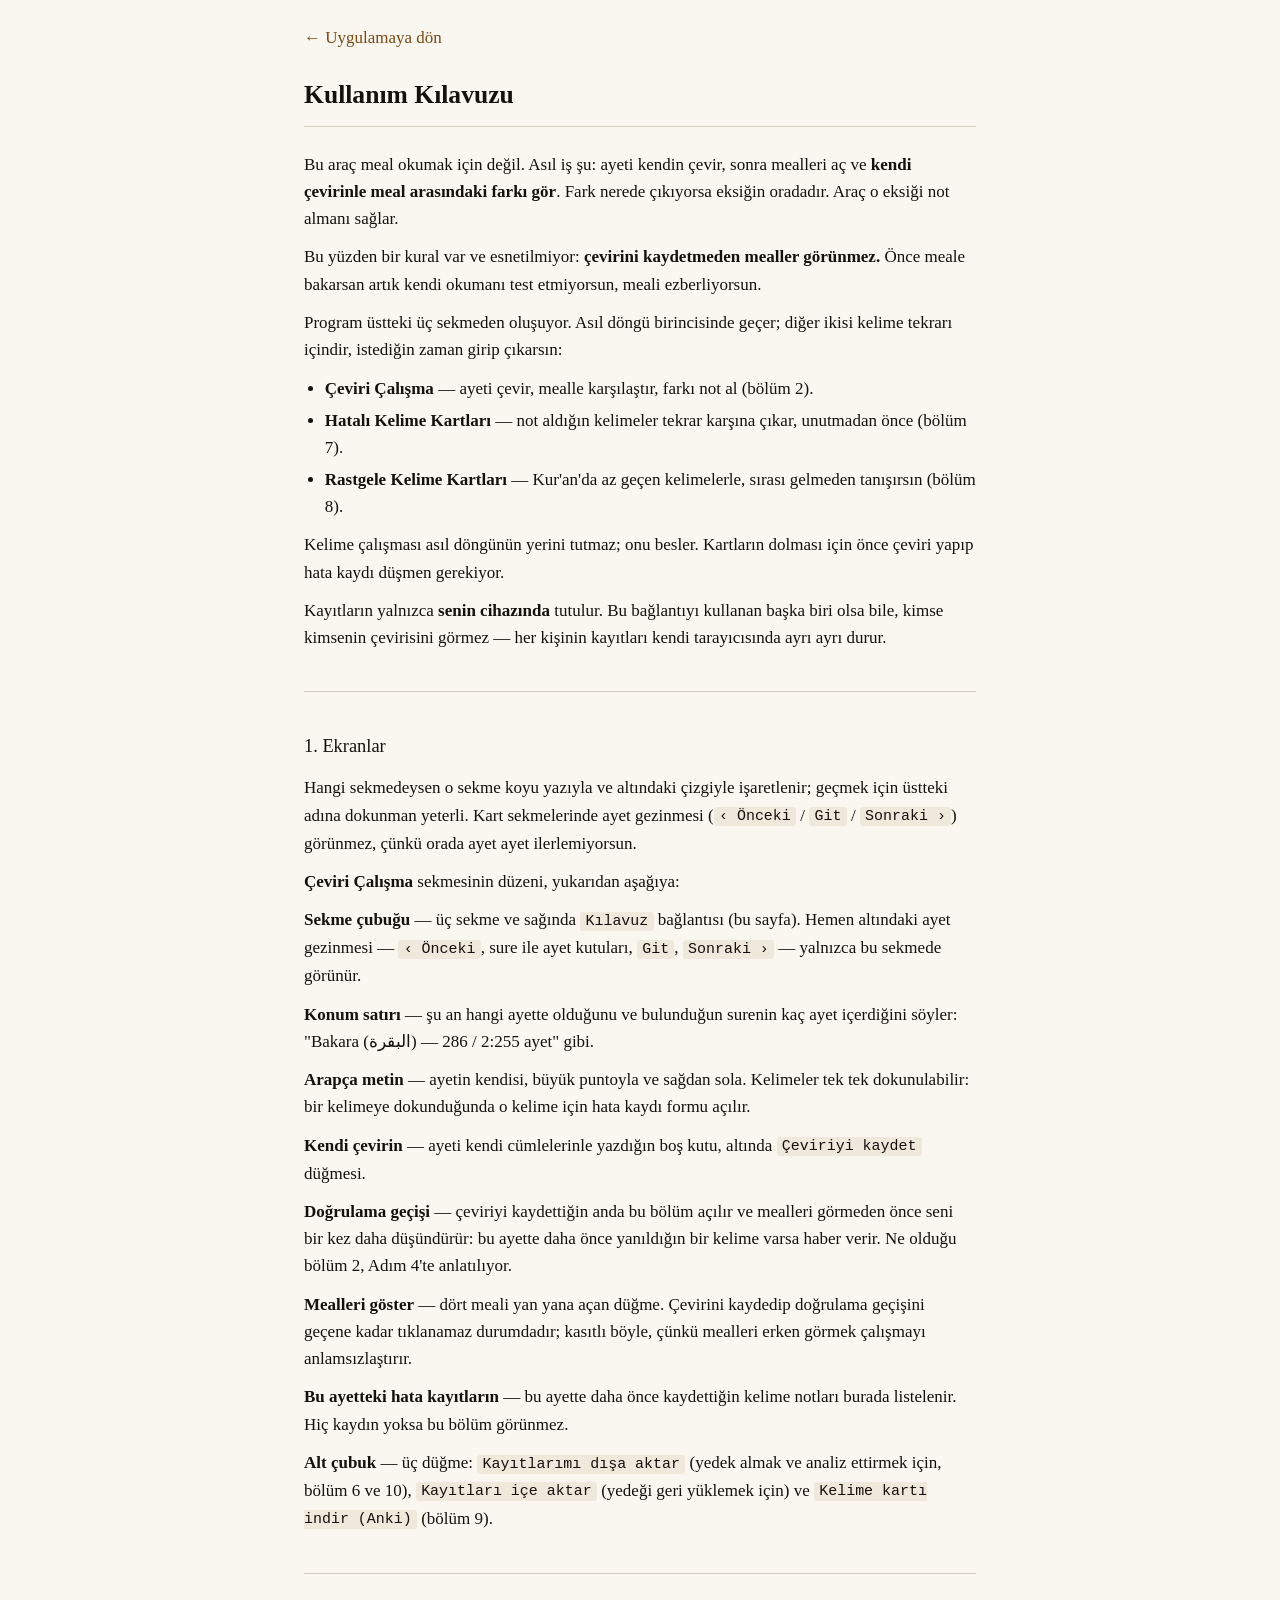
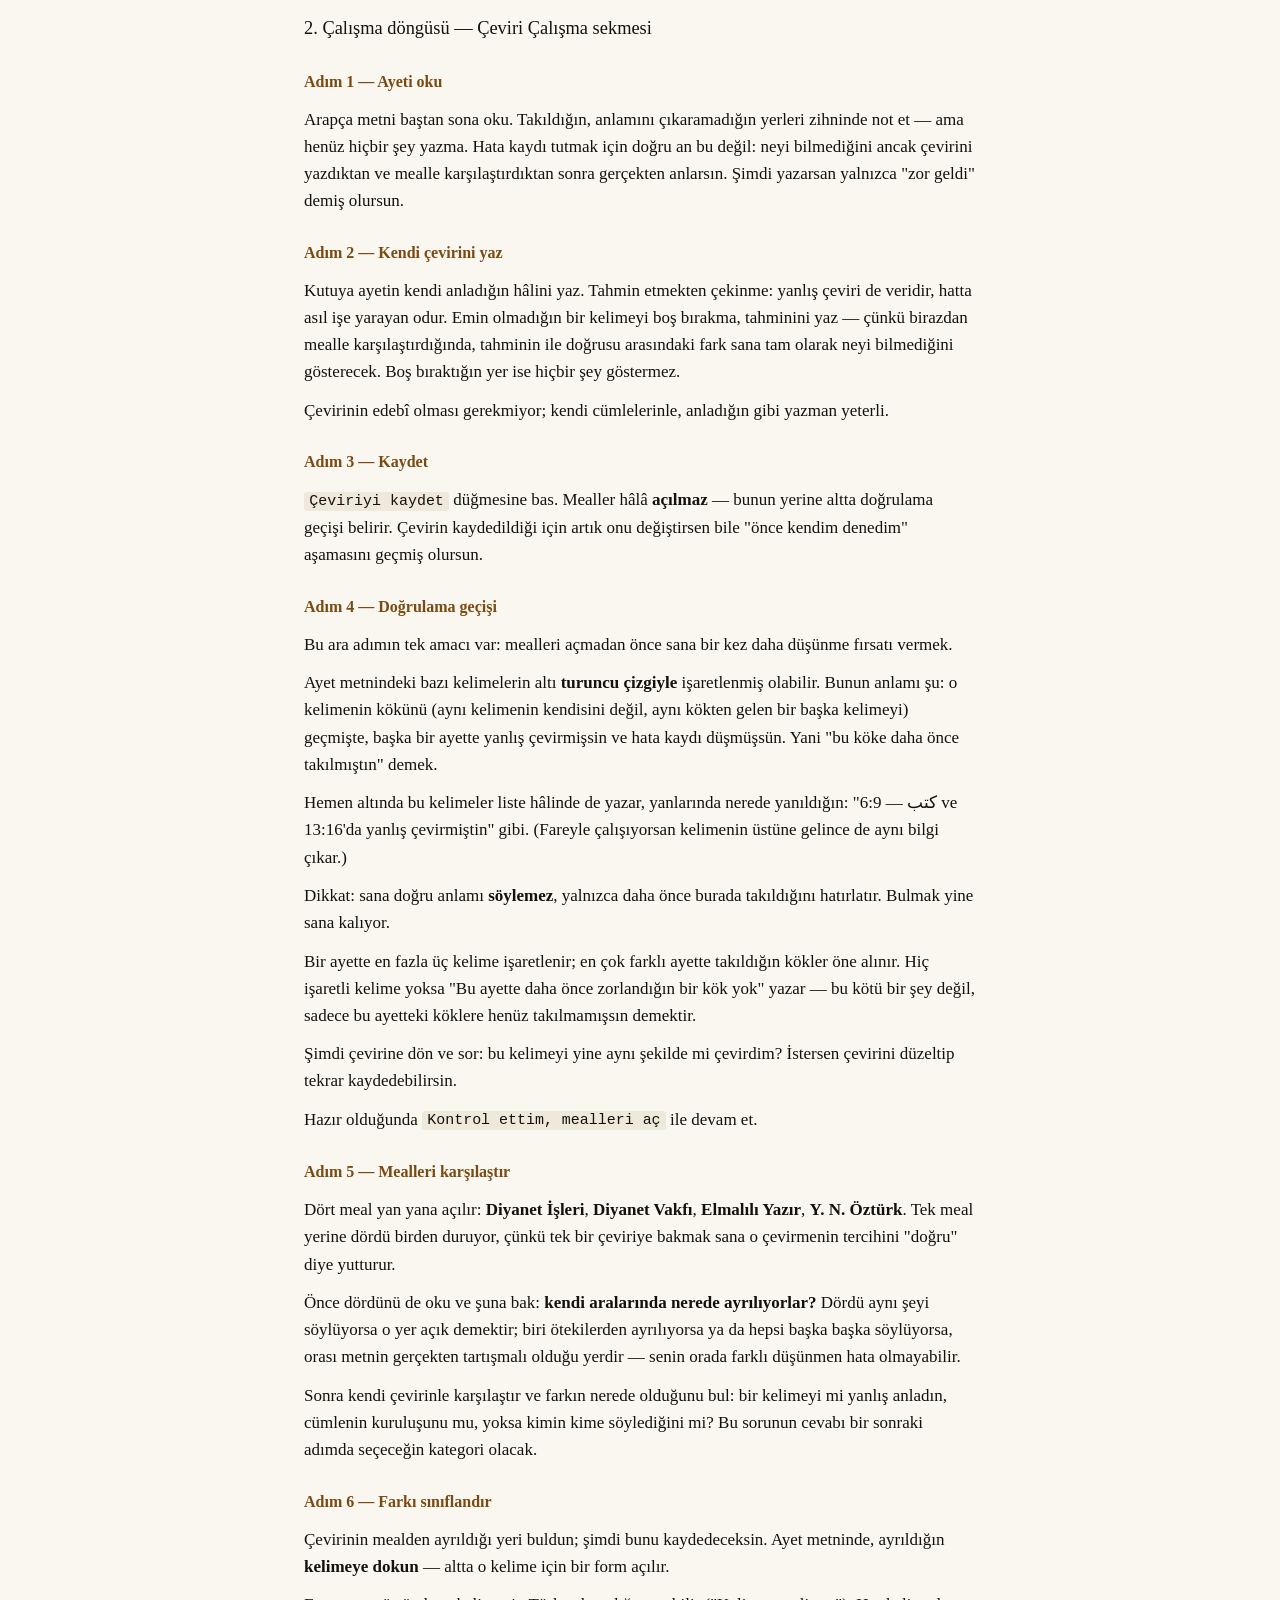
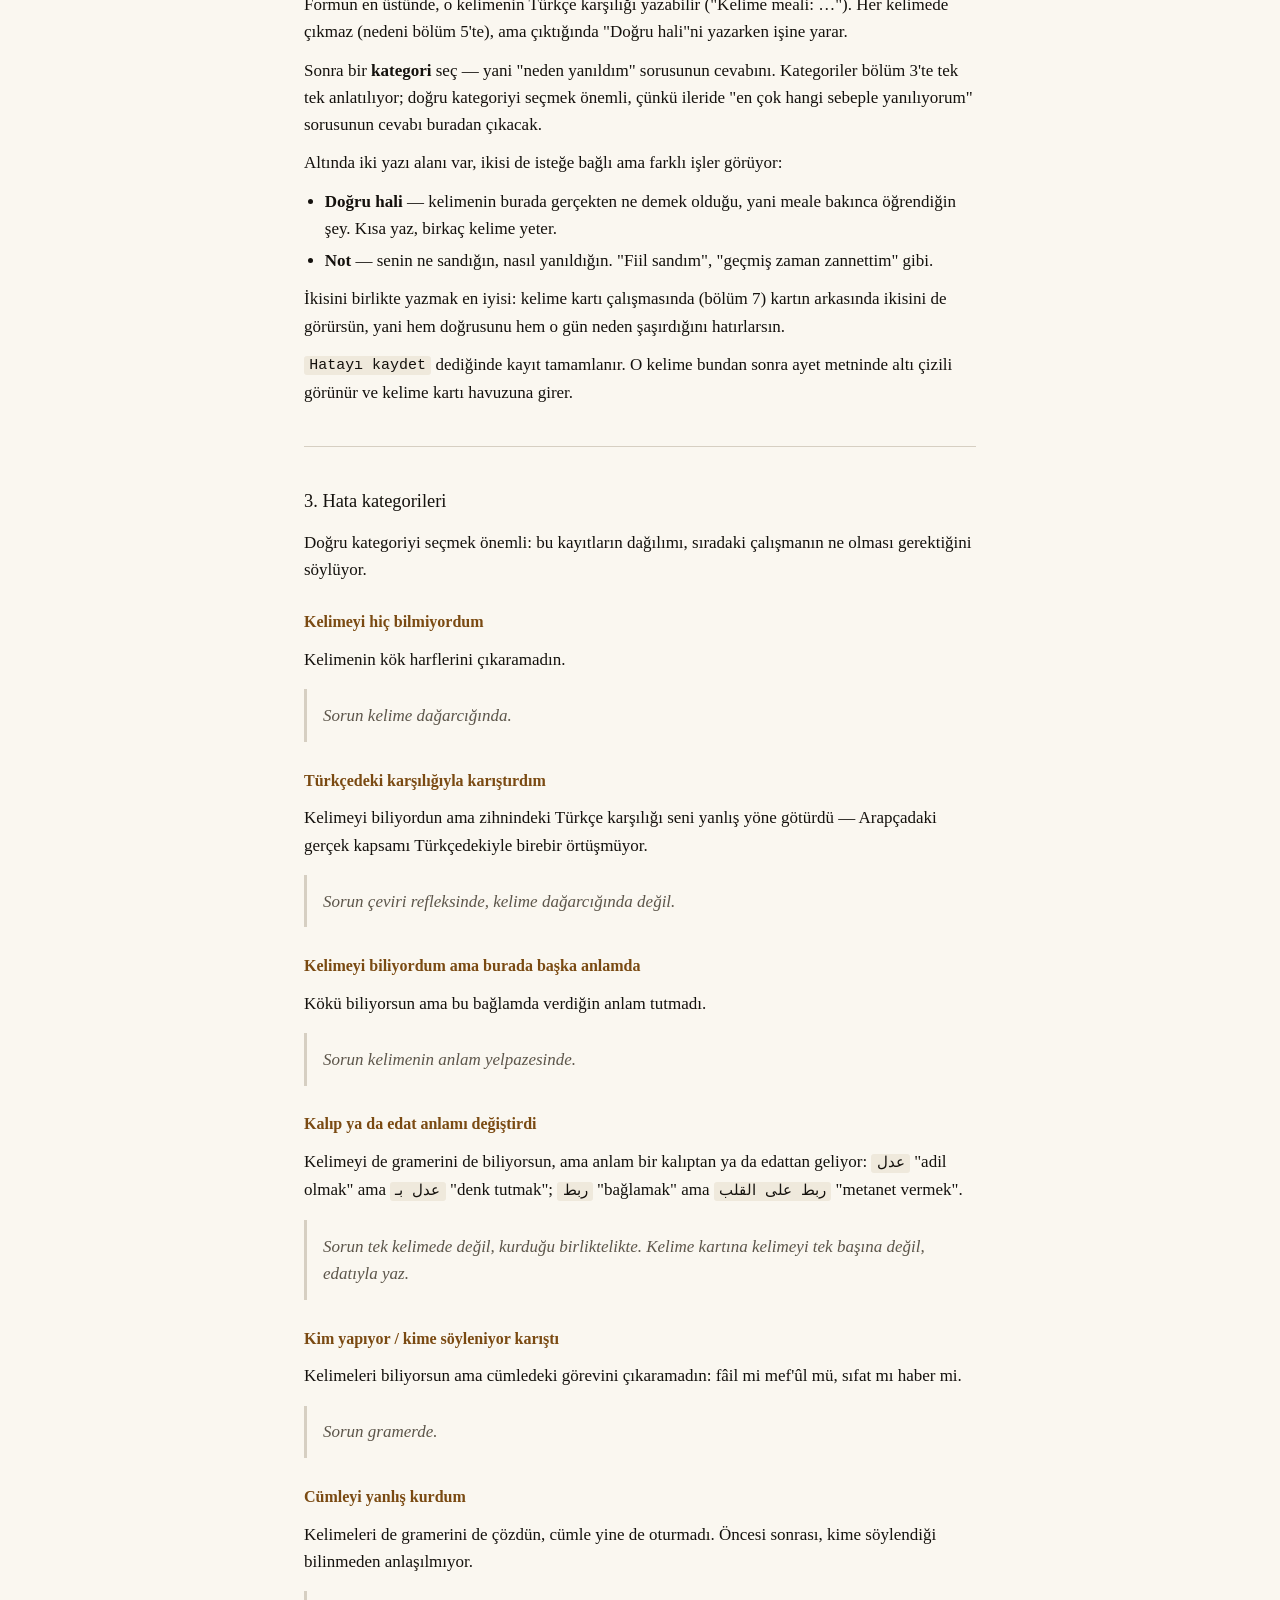
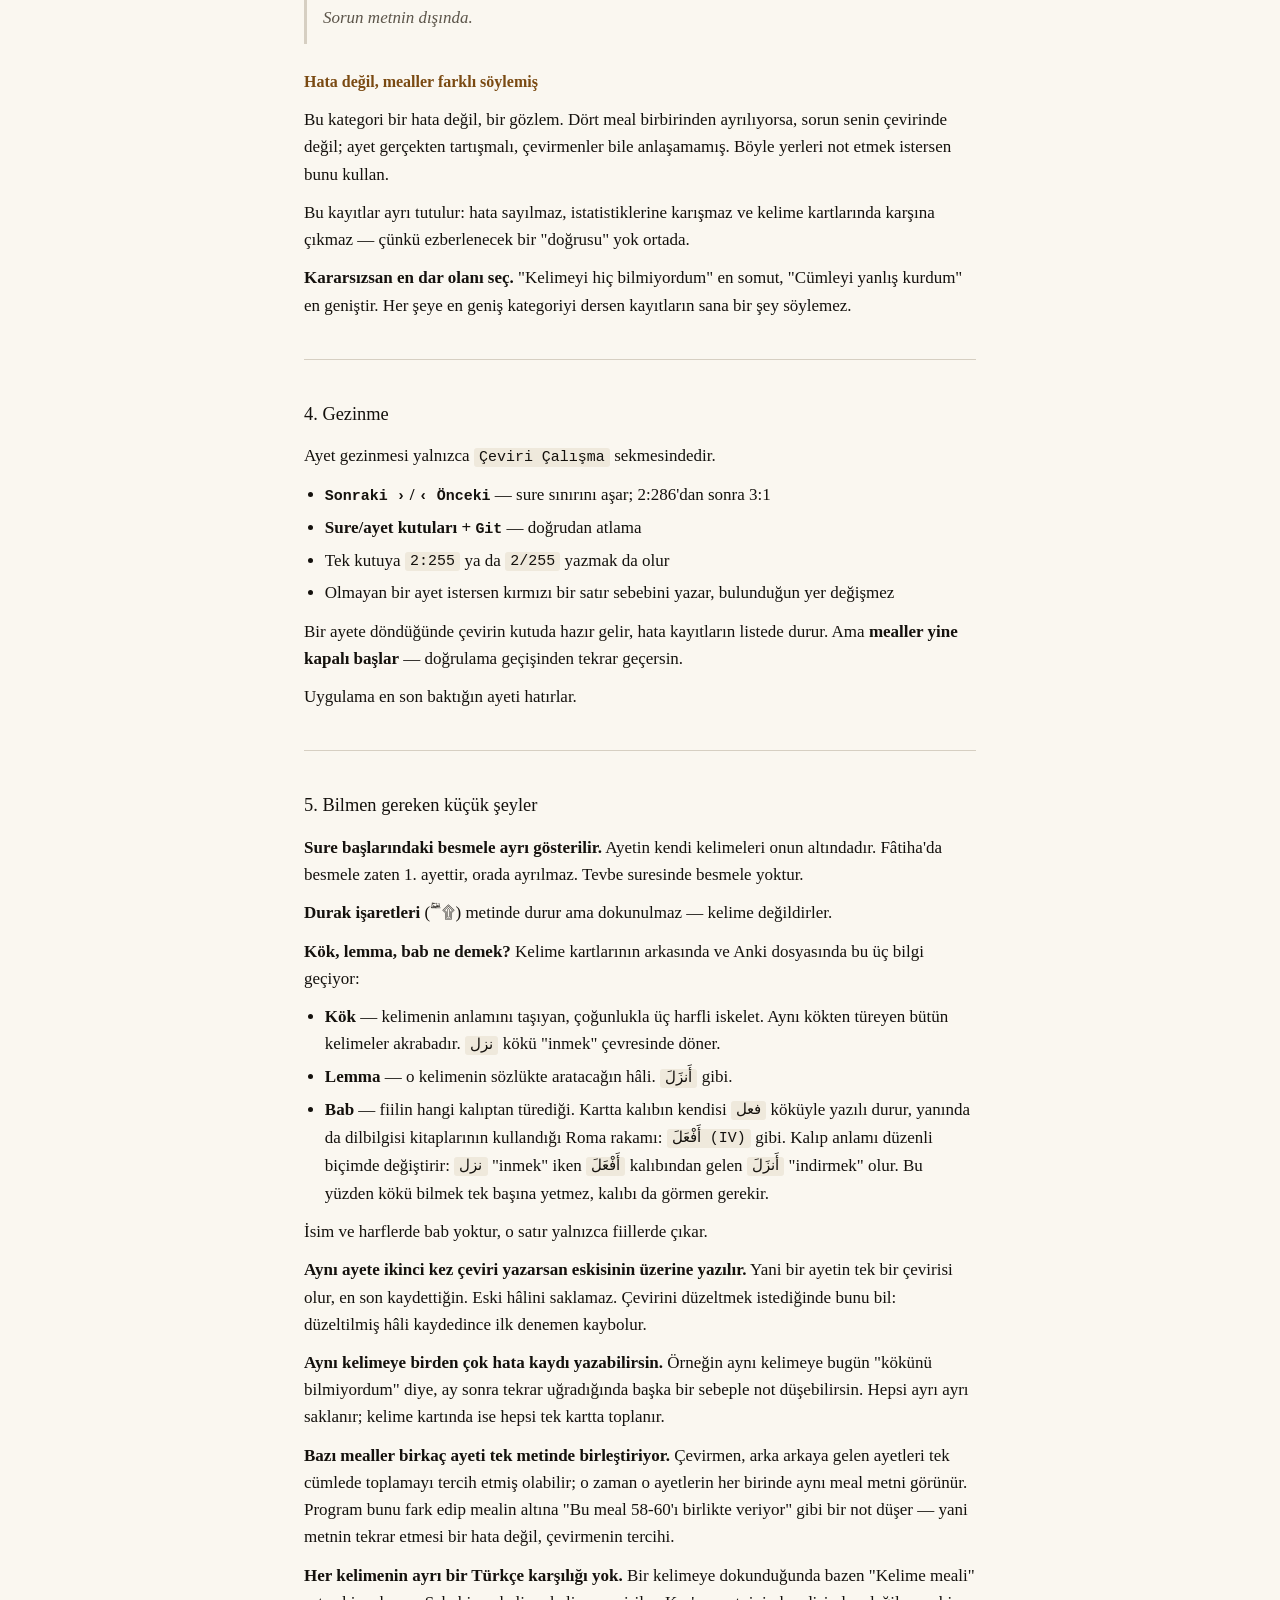
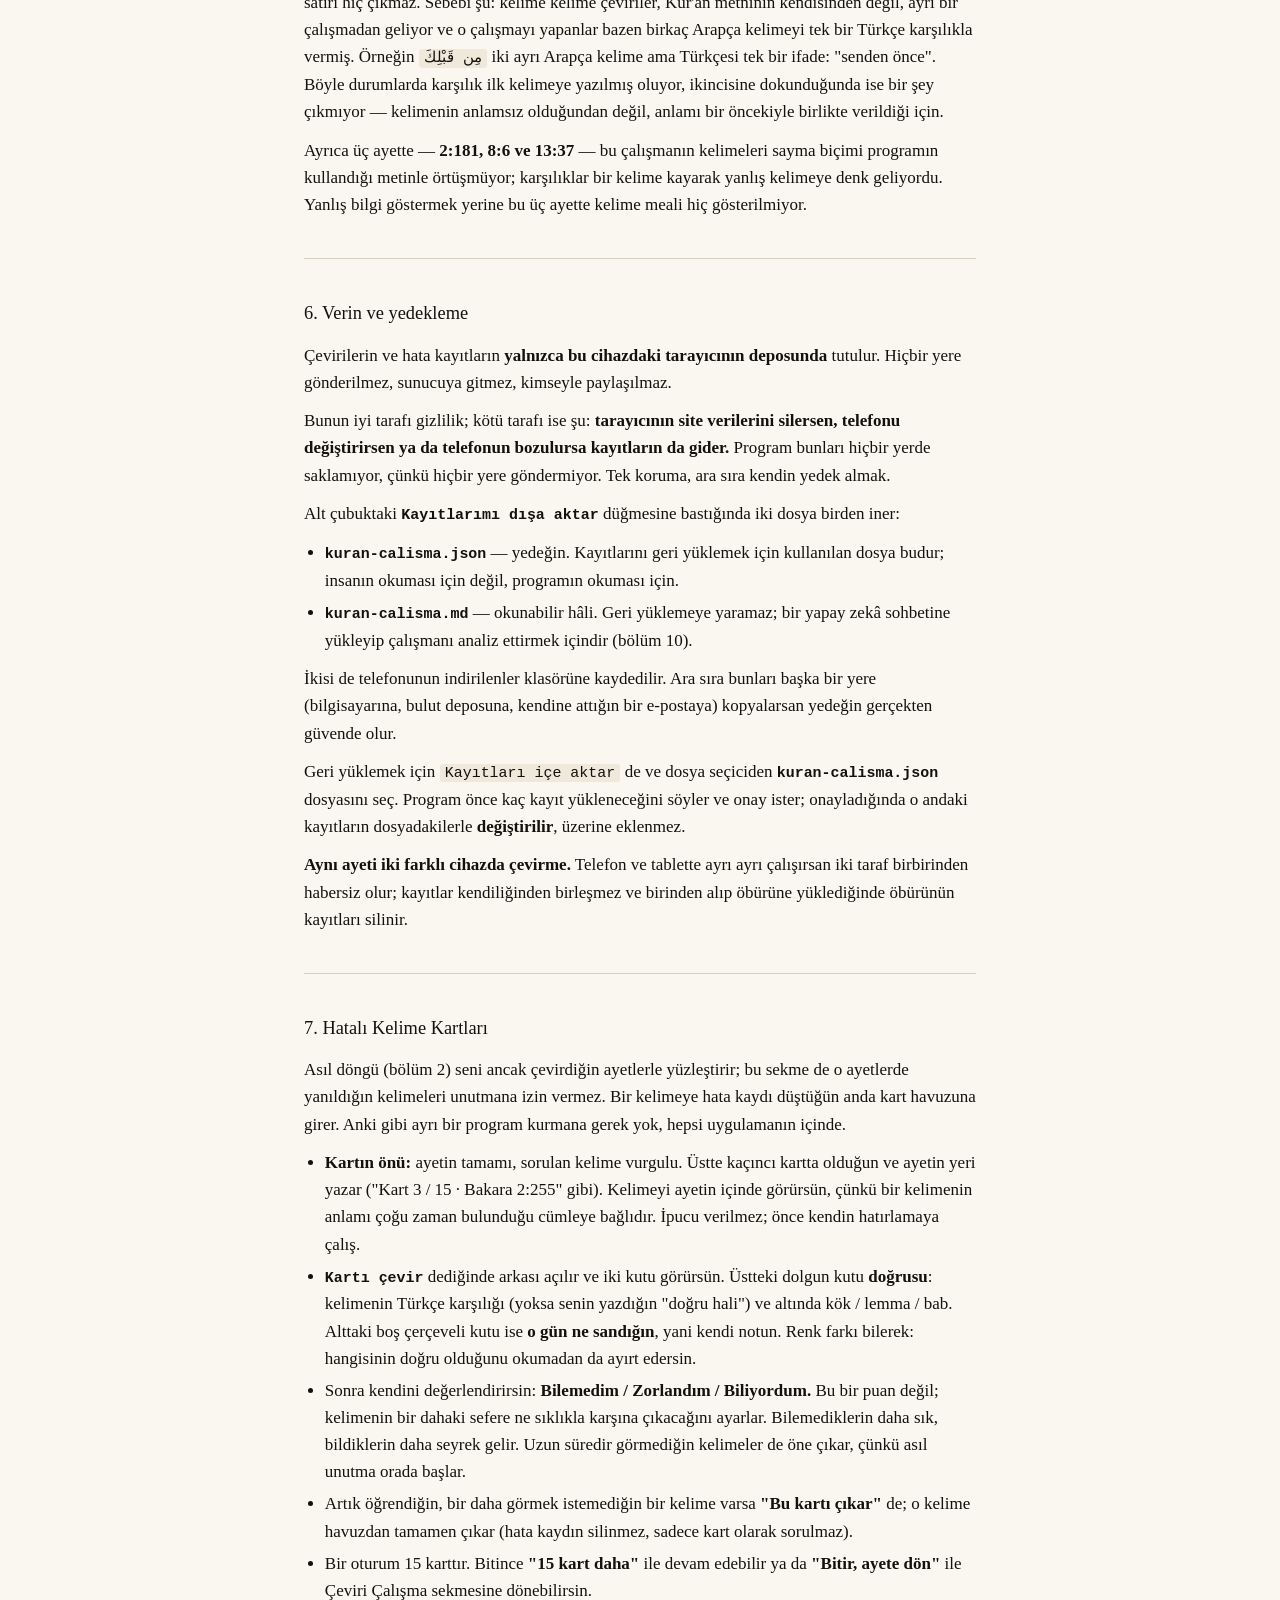
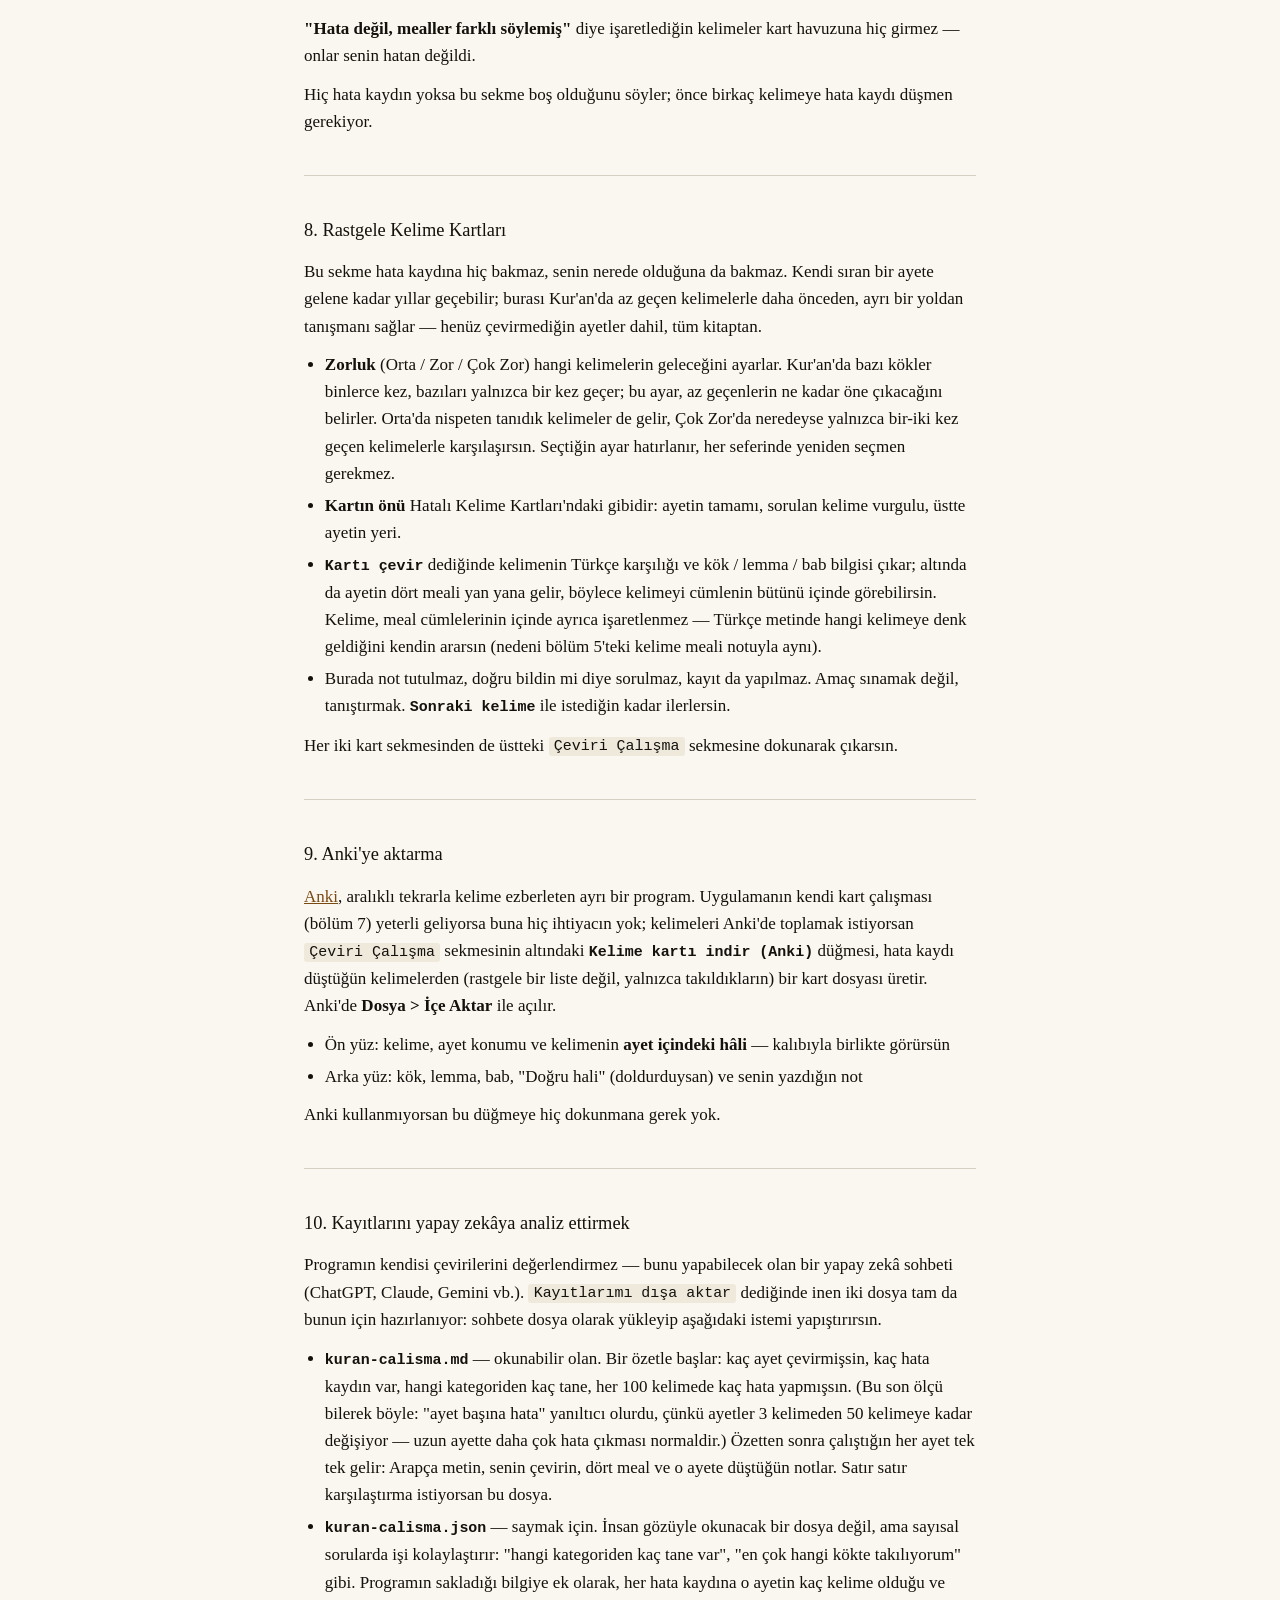
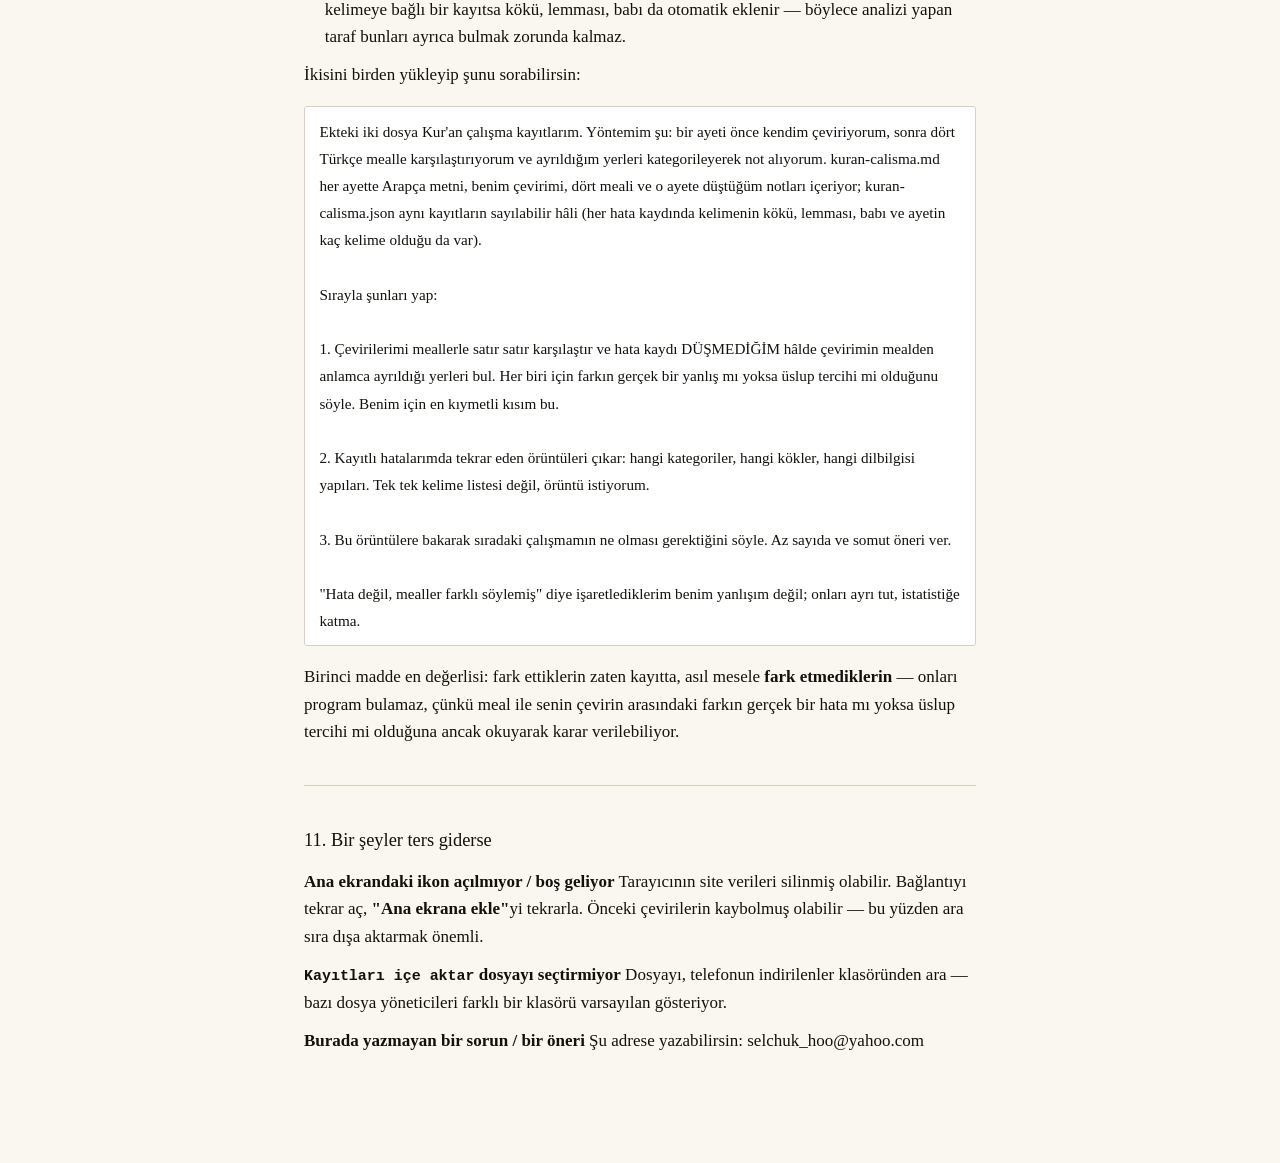
==== yardim.html @ 88fedbc0 "Yayınla" ====
<!DOCTYPE html>
<html lang="tr">
<head>
<meta charset="utf-8">
<meta name="viewport" content="width=device-width, initial-scale=1">
<title>Kullanım Kılavuzu — Kur'an Çalışma Aracı</title>
<meta name="description" content="Kur'an Çalışma Aracı'nın kullanım kılavuzu: ayeti kendin çevirip dört mealle karşılaştırma yöntemi, hata kategorileri, kelime kartları ve kayıtlarını yedekleme.">
<link rel="icon" href="ikon.svg" type="image/svg+xml">
<link rel="stylesheet" href="style.css">
<link rel="stylesheet" href="yardim.css">
</head>
<body class="yardim">
<main>
<p class="geri"><a href="./">← Uygulamaya dön</a></p>
<h1>Kullanım Kılavuzu</h1>
<p>Bu araç meal okumak için değil. Asıl iş şu: ayeti kendin çevir, sonra mealleri aç ve <strong>kendi çevirinle meal arasındaki farkı gör</strong>. Fark nerede çıkıyorsa eksiğin oradadır. Araç o eksiği not almanı sağlar.</p>
<p>Bu yüzden bir kural var ve esnetilmiyor: <strong>çevirini kaydetmeden mealler görünmez.</strong> Önce meale bakarsan artık kendi okumanı test etmiyorsun, meali ezberliyorsun.</p>
<p>Program üstteki üç sekmeden oluşuyor. Asıl döngü birincisinde geçer; diğer ikisi kelime tekrarı içindir, istediğin zaman girip çıkarsın:</p>
<ul><li><strong>Çeviri Çalışma</strong> — ayeti çevir, mealle karşılaştır, farkı not al (bölüm 2).</li><li><strong>Hatalı Kelime Kartları</strong> — not aldığın kelimeler tekrar karşına çıkar, unutmadan önce (bölüm 7).</li><li><strong>Rastgele Kelime Kartları</strong> — Kur&#x27;an&#x27;da az geçen kelimelerle, sırası gelmeden tanışırsın (bölüm 8).</li></ul>
<p>Kelime çalışması asıl döngünün yerini tutmaz; onu besler. Kartların dolması için önce çeviri yapıp hata kaydı düşmen gerekiyor.</p>
<p>Kayıtların yalnızca <strong>senin cihazında</strong> tutulur. Bu bağlantıyı kullanan başka biri olsa bile, kimse kimsenin çevirisini görmez — her kişinin kayıtları kendi tarayıcısında ayrı ayrı durur.</p>
<hr>
<h2>1. Ekranlar</h2>
<p>Hangi sekmedeysen o sekme koyu yazıyla ve altındaki çizgiyle işaretlenir; geçmek için üstteki adına dokunman yeterli. Kart sekmelerinde ayet gezinmesi (<code>‹ Önceki</code> / <code>Git</code> / <code>Sonraki ›</code>) görünmez, çünkü orada ayet ayet ilerlemiyorsun.</p>
<p><strong>Çeviri Çalışma</strong> sekmesinin düzeni, yukarıdan aşağıya:</p>
<p><strong>Sekme çubuğu</strong> — üç sekme ve sağında <code>Kılavuz</code> bağlantısı (bu sayfa). Hemen altındaki ayet gezinmesi — <code>‹ Önceki</code>, sure ile ayet kutuları, <code>Git</code>, <code>Sonraki ›</code> — yalnızca bu sekmede görünür.</p>
<p><strong>Konum satırı</strong> — şu an hangi ayette olduğunu ve bulunduğun surenin kaç ayet içerdiğini söyler: &quot;Bakara (البقرة) — 2:255 / 286 ayet&quot; gibi.</p>
<p><strong>Arapça metin</strong> — ayetin kendisi, büyük puntoyla ve sağdan sola. Kelimeler tek tek dokunulabilir: bir kelimeye dokunduğunda o kelime için hata kaydı formu açılır.</p>
<p><strong>Kendi çevirin</strong> — ayeti kendi cümlelerinle yazdığın boş kutu, altında <code>Çeviriyi kaydet</code> düğmesi.</p>
<p><strong>Doğrulama geçişi</strong> — çeviriyi kaydettiğin anda bu bölüm açılır ve mealleri görmeden önce seni bir kez daha düşündürür: bu ayette daha önce yanıldığın bir kelime varsa haber verir. Ne olduğu bölüm 2, Adım 4&#x27;te anlatılıyor.</p>
<p><strong>Mealleri göster</strong> — dört meali yan yana açan düğme. Çevirini kaydedip doğrulama geçişini geçene kadar tıklanamaz durumdadır; kasıtlı böyle, çünkü mealleri erken görmek çalışmayı anlamsızlaştırır.</p>
<p><strong>Bu ayetteki hata kayıtların</strong> — bu ayette daha önce kaydettiğin kelime notları burada listelenir. Hiç kaydın yoksa bu bölüm görünmez.</p>
<p><strong>Alt çubuk</strong> — üç düğme: <code>Kayıtlarımı dışa aktar</code> (yedek almak ve analiz ettirmek için, bölüm 6 ve 10), <code>Kayıtları içe aktar</code> (yedeği geri yüklemek için) ve <code>Kelime kartı indir (Anki)</code> (bölüm 9).</p>
<hr>
<h2>2. Çalışma döngüsü — Çeviri Çalışma sekmesi</h2>
<h3>Adım 1 — Ayeti oku</h3>
<p>Arapça metni baştan sona oku. Takıldığın, anlamını çıkaramadığın yerleri zihninde not et — ama henüz hiçbir şey yazma. Hata kaydı tutmak için doğru an bu değil: neyi bilmediğini ancak çevirini yazdıktan ve mealle karşılaştırdıktan sonra gerçekten anlarsın. Şimdi yazarsan yalnızca &quot;zor geldi&quot; demiş olursun.</p>
<h3>Adım 2 — Kendi çevirini yaz</h3>
<p>Kutuya ayetin kendi anladığın hâlini yaz. Tahmin etmekten çekinme: yanlış çeviri de veridir, hatta asıl işe yarayan odur. Emin olmadığın bir kelimeyi boş bırakma, tahminini yaz — çünkü birazdan mealle karşılaştırdığında, tahminin ile doğrusu arasındaki fark sana tam olarak neyi bilmediğini gösterecek. Boş bıraktığın yer ise hiçbir şey göstermez.</p>
<p>Çevirinin edebî olması gerekmiyor; kendi cümlelerinle, anladığın gibi yazman yeterli.</p>
<h3>Adım 3 — Kaydet</h3>
<p><code>Çeviriyi kaydet</code> düğmesine bas. Mealler hâlâ <strong>açılmaz</strong> — bunun yerine altta doğrulama geçişi belirir. Çevirin kaydedildiği için artık onu değiştirsen bile &quot;önce kendim denedim&quot; aşamasını geçmiş olursun.</p>
<h3>Adım 4 — Doğrulama geçişi</h3>
<p>Bu ara adımın tek amacı var: mealleri açmadan önce sana bir kez daha düşünme fırsatı vermek.</p>
<p>Ayet metnindeki bazı kelimelerin altı <strong>turuncu çizgiyle</strong> işaretlenmiş olabilir. Bunun anlamı şu: o kelimenin kökünü (aynı kelimenin kendisini değil, aynı kökten gelen bir başka kelimeyi) geçmişte, başka bir ayette yanlış çevirmişsin ve hata kaydı düşmüşsün. Yani &quot;bu köke daha önce takılmıştın&quot; demek.</p>
<p>Hemen altında bu kelimeler liste hâlinde de yazar, yanlarında nerede yanıldığın: &quot;كتب — 6:9 ve 13:16&#x27;da yanlış çevirmiştin&quot; gibi. (Fareyle çalışıyorsan kelimenin üstüne gelince de aynı bilgi çıkar.)</p>
<p>Dikkat: sana doğru anlamı <strong>söylemez</strong>, yalnızca daha önce burada takıldığını hatırlatır. Bulmak yine sana kalıyor.</p>
<p>Bir ayette en fazla üç kelime işaretlenir; en çok farklı ayette takıldığın kökler öne alınır. Hiç işaretli kelime yoksa &quot;Bu ayette daha önce zorlandığın bir kök yok&quot; yazar — bu kötü bir şey değil, sadece bu ayetteki köklere henüz takılmamışsın demektir.</p>
<p>Şimdi çevirine dön ve sor: bu kelimeyi yine aynı şekilde mi çevirdim? İstersen çevirini düzeltip tekrar kaydedebilirsin.</p>
<p>Hazır olduğunda <code>Kontrol ettim, mealleri aç</code> ile devam et.</p>
<h3>Adım 5 — Mealleri karşılaştır</h3>
<p>Dört meal yan yana açılır: <strong>Diyanet İşleri</strong>, <strong>Diyanet Vakfı</strong>, <strong>Elmalılı Yazır</strong>, <strong>Y. N. Öztürk</strong>. Tek meal yerine dördü birden duruyor, çünkü tek bir çeviriye bakmak sana o çevirmenin tercihini &quot;doğru&quot; diye yutturur.</p>
<p>Önce dördünü de oku ve şuna bak: <strong>kendi aralarında nerede ayrılıyorlar?</strong> Dördü aynı şeyi söylüyorsa o yer açık demektir; biri ötekilerden ayrılıyorsa ya da hepsi başka başka söylüyorsa, orası metnin gerçekten tartışmalı olduğu yerdir — senin orada farklı düşünmen hata olmayabilir.</p>
<p>Sonra kendi çevirinle karşılaştır ve farkın nerede olduğunu bul: bir kelimeyi mi yanlış anladın, cümlenin kuruluşunu mu, yoksa kimin kime söylediğini mi? Bu sorunun cevabı bir sonraki adımda seçeceğin kategori olacak.</p>
<h3>Adım 6 — Farkı sınıflandır</h3>
<p>Çevirinin mealden ayrıldığı yeri buldun; şimdi bunu kaydedeceksin. Ayet metninde, ayrıldığın <strong>kelimeye dokun</strong> — altta o kelime için bir form açılır.</p>
<p>Formun en üstünde, o kelimenin Türkçe karşılığı yazabilir (&quot;Kelime meali: …&quot;). Her kelimede çıkmaz (nedeni bölüm 5&#x27;te), ama çıktığında &quot;Doğru hali&quot;ni yazarken işine yarar.</p>
<p>Sonra bir <strong>kategori</strong> seç — yani &quot;neden yanıldım&quot; sorusunun cevabını. Kategoriler bölüm 3&#x27;te tek tek anlatılıyor; doğru kategoriyi seçmek önemli, çünkü ileride &quot;en çok hangi sebeple yanılıyorum&quot; sorusunun cevabı buradan çıkacak.</p>
<p>Altında iki yazı alanı var, ikisi de isteğe bağlı ama farklı işler görüyor:</p>
<ul><li><strong>Doğru hali</strong> — kelimenin burada gerçekten ne demek olduğu, yani meale bakınca öğrendiğin şey. Kısa yaz, birkaç kelime yeter.</li><li><strong>Not</strong> — senin ne sandığın, nasıl yanıldığın. &quot;Fiil sandım&quot;, &quot;geçmiş zaman zannettim&quot; gibi.</li></ul>
<p>İkisini birlikte yazmak en iyisi: kelime kartı çalışmasında (bölüm 7) kartın arkasında ikisini de görürsün, yani hem doğrusunu hem o gün neden şaşırdığını hatırlarsın.</p>
<p><code>Hatayı kaydet</code> dediğinde kayıt tamamlanır. O kelime bundan sonra ayet metninde altı çizili görünür ve kelime kartı havuzuna girer.</p>
<hr>
<h2>3. Hata kategorileri</h2>
<p>Doğru kategoriyi seçmek önemli: bu kayıtların dağılımı, sıradaki çalışmanın ne olması gerektiğini söylüyor.</p>
<h3>Kelimeyi hiç bilmiyordum</h3>
<p>Kelimenin kök harflerini çıkaramadın.</p>
<blockquote><p><em>Sorun kelime dağarcığında.</em></p></blockquote>
<h3>Türkçedeki karşılığıyla karıştırdım</h3>
<p>Kelimeyi biliyordun ama zihnindeki Türkçe karşılığı seni yanlış yöne götürdü — Arapçadaki gerçek kapsamı Türkçedekiyle birebir örtüşmüyor.</p>
<blockquote><p><em>Sorun çeviri refleksinde, kelime dağarcığında değil.</em></p></blockquote>
<h3>Kelimeyi biliyordum ama burada başka anlamda</h3>
<p>Kökü biliyorsun ama bu bağlamda verdiğin anlam tutmadı.</p>
<blockquote><p><em>Sorun kelimenin anlam yelpazesinde.</em></p></blockquote>
<h3>Kalıp ya da edat anlamı değiştirdi</h3>
<p>Kelimeyi de gramerini de biliyorsun, ama anlam bir kalıptan ya da edattan geliyor: <code>عدل</code> &quot;adil olmak&quot; ama <code>عدل بـ</code> &quot;denk tutmak&quot;; <code>ربط</code> &quot;bağlamak&quot; ama <code>ربط على القلب</code> &quot;metanet vermek&quot;.</p>
<blockquote><p><em>Sorun tek kelimede değil, kurduğu birliktelikte. Kelime kartına kelimeyi tek başına değil, edatıyla yaz.</em></p></blockquote>
<h3>Kim yapıyor / kime söyleniyor karıştı</h3>
<p>Kelimeleri biliyorsun ama cümledeki görevini çıkaramadın: fâil mi mef&#x27;ûl mü, sıfat mı haber mi.</p>
<blockquote><p><em>Sorun gramerde.</em></p></blockquote>
<h3>Cümleyi yanlış kurdum</h3>
<p>Kelimeleri de gramerini de çözdün, cümle yine de oturmadı. Öncesi sonrası, kime söylendiği bilinmeden anlaşılmıyor.</p>
<blockquote><p><em>Sorun metnin dışında.</em></p></blockquote>
<h3>Hata değil, mealler farklı söylemiş</h3>
<p>Bu kategori bir hata değil, bir gözlem. Dört meal birbirinden ayrılıyorsa, sorun senin çevirinde değil; ayet gerçekten tartışmalı, çevirmenler bile anlaşamamış. Böyle yerleri not etmek istersen bunu kullan.</p>
<p>Bu kayıtlar ayrı tutulur: hata sayılmaz, istatistiklerine karışmaz ve kelime kartlarında karşına çıkmaz — çünkü ezberlenecek bir &quot;doğrusu&quot; yok ortada.</p>
<p><strong>Kararsızsan en dar olanı seç.</strong> &quot;Kelimeyi hiç bilmiyordum&quot; en somut, &quot;Cümleyi yanlış kurdum&quot; en geniştir. Her şeye en geniş kategoriyi dersen kayıtların sana bir şey söylemez.</p>
<hr>
<h2>4. Gezinme</h2>
<p>Ayet gezinmesi yalnızca <code>Çeviri Çalışma</code> sekmesindedir.</p>
<ul><li><strong><code>Sonraki ›</code> / <code>‹ Önceki</code></strong> — sure sınırını aşar; 2:286&#x27;dan sonra 3:1</li><li><strong>Sure/ayet kutuları + <code>Git</code></strong> — doğrudan atlama</li><li>Tek kutuya <code>2:255</code> ya da <code>2/255</code> yazmak da olur</li><li>Olmayan bir ayet istersen kırmızı bir satır sebebini yazar, bulunduğun yer değişmez</li></ul>
<p>Bir ayete döndüğünde çevirin kutuda hazır gelir, hata kayıtların listede durur. Ama <strong>mealler yine kapalı başlar</strong> — doğrulama geçişinden tekrar geçersin.</p>
<p>Uygulama en son baktığın ayeti hatırlar.</p>
<hr>
<h2>5. Bilmen gereken küçük şeyler</h2>
<p><strong>Sure başlarındaki besmele ayrı gösterilir.</strong> Ayetin kendi kelimeleri onun altındadır. Fâtiha&#x27;da besmele zaten 1. ayettir, orada ayrılmaz. Tevbe suresinde besmele yoktur.</p>
<p><strong>Durak işaretleri</strong> (ۚ ۖ ۗ ۩) metinde durur ama dokunulmaz — kelime değildirler.</p>
<p><strong>Kök, lemma, bab ne demek?</strong> Kelime kartlarının arkasında ve Anki dosyasında bu üç bilgi geçiyor:</p>
<ul><li><strong>Kök</strong> — kelimenin anlamını taşıyan, çoğunlukla üç harfli iskelet. Aynı kökten türeyen bütün kelimeler akrabadır. <code>نزل</code> kökü &quot;inmek&quot; çevresinde döner.</li><li><strong>Lemma</strong> — o kelimenin sözlükte aratacağın hâli. <code>أَنزَلَ</code> gibi.</li><li><strong>Bab</strong> — fiilin hangi kalıptan türediği. Kartta kalıbın kendisi <code>فعل</code> köküyle yazılı durur, yanında da dilbilgisi kitaplarının kullandığı Roma rakamı: <code>أَفْعَلَ (IV)</code> gibi. Kalıp anlamı düzenli biçimde değiştirir: <code>نزل</code> &quot;inmek&quot; iken <code>أَفْعَلَ</code> kalıbından gelen <code>أَنزَلَ</code> &quot;indirmek&quot; olur. Bu yüzden kökü bilmek tek başına yetmez, kalıbı da görmen gerekir.</li></ul>
<p>İsim ve harflerde bab yoktur, o satır yalnızca fiillerde çıkar.</p>
<p><strong>Aynı ayete ikinci kez çeviri yazarsan eskisinin üzerine yazılır.</strong> Yani bir ayetin tek bir çevirisi olur, en son kaydettiğin. Eski hâlini saklamaz. Çevirini düzeltmek istediğinde bunu bil: düzeltilmiş hâli kaydedince ilk denemen kaybolur.</p>
<p><strong>Aynı kelimeye birden çok hata kaydı yazabilirsin.</strong> Örneğin aynı kelimeye bugün &quot;kökünü bilmiyordum&quot; diye, ay sonra tekrar uğradığında başka bir sebeple not düşebilirsin. Hepsi ayrı ayrı saklanır; kelime kartında ise hepsi tek kartta toplanır.</p>
<p><strong>Bazı mealler birkaç ayeti tek metinde birleştiriyor.</strong> Çevirmen, arka arkaya gelen ayetleri tek cümlede toplamayı tercih etmiş olabilir; o zaman o ayetlerin her birinde aynı meal metni görünür. Program bunu fark edip mealin altına &quot;Bu meal 58-60&#x27;ı birlikte veriyor&quot; gibi bir not düşer — yani metnin tekrar etmesi bir hata değil, çevirmenin tercihi.</p>
<p><strong>Her kelimenin ayrı bir Türkçe karşılığı yok.</strong> Bir kelimeye dokunduğunda bazen &quot;Kelime meali&quot; satırı hiç çıkmaz. Sebebi şu: kelime kelime çeviriler, Kur&#x27;an metninin kendisinden değil, ayrı bir çalışmadan geliyor ve o çalışmayı yapanlar bazen birkaç Arapça kelimeyi tek bir Türkçe karşılıkla vermiş. Örneğin <code>مِن قَبْلِكَ</code> iki ayrı Arapça kelime ama Türkçesi tek bir ifade: &quot;senden önce&quot;. Böyle durumlarda karşılık ilk kelimeye yazılmış oluyor, ikincisine dokunduğunda ise bir şey çıkmıyor — kelimenin anlamsız olduğundan değil, anlamı bir öncekiyle birlikte verildiği için.</p>
<p>Ayrıca üç ayette — <strong>2:181, 8:6 ve 13:37</strong> — bu çalışmanın kelimeleri sayma biçimi programın kullandığı metinle örtüşmüyor; karşılıklar bir kelime kayarak yanlış kelimeye denk geliyordu. Yanlış bilgi göstermek yerine bu üç ayette kelime meali hiç gösterilmiyor.</p>
<hr>
<h2>6. Verin ve yedekleme</h2>
<p>Çevirilerin ve hata kayıtların <strong>yalnızca bu cihazdaki tarayıcının deposunda</strong> tutulur. Hiçbir yere gönderilmez, sunucuya gitmez, kimseyle paylaşılmaz.</p>
<p>Bunun iyi tarafı gizlilik; kötü tarafı ise şu: <strong>tarayıcının site verilerini silersen, telefonu değiştirirsen ya da telefonun bozulursa kayıtların da gider.</strong> Program bunları hiçbir yerde saklamıyor, çünkü hiçbir yere göndermiyor. Tek koruma, ara sıra kendin yedek almak.</p>
<p>Alt çubuktaki <strong><code>Kayıtlarımı dışa aktar</code></strong> düğmesine bastığında iki dosya birden iner:</p>
<ul><li><strong><code>kuran-calisma.json</code></strong> — yedeğin. Kayıtlarını geri yüklemek için kullanılan dosya budur; insanın okuması için değil, programın okuması için.</li><li><strong><code>kuran-calisma.md</code></strong> — okunabilir hâli. Geri yüklemeye yaramaz; bir yapay zekâ sohbetine yükleyip çalışmanı analiz ettirmek içindir (bölüm 10).</li></ul>
<p>İkisi de telefonunun indirilenler klasörüne kaydedilir. Ara sıra bunları başka bir yere (bilgisayarına, bulut deposuna, kendine attığın bir e-postaya) kopyalarsan yedeğin gerçekten güvende olur.</p>
<p>Geri yüklemek için <code>Kayıtları içe aktar</code> de ve dosya seçiciden <strong><code>kuran-calisma.json</code></strong> dosyasını seç. Program önce kaç kayıt yükleneceğini söyler ve onay ister; onayladığında o andaki kayıtların dosyadakilerle <strong>değiştirilir</strong>, üzerine eklenmez.</p>
<p><strong>Aynı ayeti iki farklı cihazda çevirme.</strong> Telefon ve tablette ayrı ayrı çalışırsan iki taraf birbirinden habersiz olur; kayıtlar kendiliğinden birleşmez ve birinden alıp öbürüne yüklediğinde öbürünün kayıtları silinir.</p>
<hr>
<h2>7. Hatalı Kelime Kartları</h2>
<p>Asıl döngü (bölüm 2) seni ancak çevirdiğin ayetlerle yüzleştirir; bu sekme de o ayetlerde yanıldığın kelimeleri unutmana izin vermez. Bir kelimeye hata kaydı düştüğün anda kart havuzuna girer. Anki gibi ayrı bir program kurmana gerek yok, hepsi uygulamanın içinde.</p>
<ul><li><strong>Kartın önü:</strong> ayetin tamamı, sorulan kelime vurgulu. Üstte kaçıncı kartta olduğun ve ayetin yeri yazar (&quot;Kart 3 / 15 · Bakara 2:255&quot; gibi). Kelimeyi ayetin içinde görürsün, çünkü bir kelimenin anlamı çoğu zaman bulunduğu cümleye bağlıdır. İpucu verilmez; önce kendin hatırlamaya çalış.</li><li><strong><code>Kartı çevir</code></strong> dediğinde arkası açılır ve iki kutu görürsün. Üstteki dolgun kutu <strong>doğrusu</strong>: kelimenin Türkçe karşılığı (yoksa senin yazdığın &quot;doğru hali&quot;) ve altında kök / lemma / bab. Alttaki boş çerçeveli kutu ise <strong>o gün ne sandığın</strong>, yani kendi notun. Renk farkı bilerek: hangisinin doğru olduğunu okumadan da ayırt edersin.</li><li>Sonra kendini değerlendirirsin: <strong>Bilemedim / Zorlandım / Biliyordum.</strong> Bu bir puan değil; kelimenin bir dahaki sefere ne sıklıkla karşına çıkacağını ayarlar. Bilemediklerin daha sık, bildiklerin daha seyrek gelir. Uzun süredir görmediğin kelimeler de öne çıkar, çünkü asıl unutma orada başlar.</li><li>Artık öğrendiğin, bir daha görmek istemediğin bir kelime varsa <strong>&quot;Bu kartı çıkar&quot;</strong> de; o kelime havuzdan tamamen çıkar (hata kaydın silinmez, sadece kart olarak sorulmaz).</li><li>Bir oturum 15 karttır. Bitince <strong>&quot;15 kart daha&quot;</strong> ile devam edebilir ya da <strong>&quot;Bitir, ayete dön&quot;</strong> ile Çeviri Çalışma sekmesine dönebilirsin.</li></ul>
<p><strong>&quot;Hata değil, mealler farklı söylemiş&quot;</strong> diye işaretlediğin kelimeler kart havuzuna hiç girmez — onlar senin hatan değildi.</p>
<p>Hiç hata kaydın yoksa bu sekme boş olduğunu söyler; önce birkaç kelimeye hata kaydı düşmen gerekiyor.</p>
<hr>
<h2>8. Rastgele Kelime Kartları</h2>
<p>Bu sekme hata kaydına hiç bakmaz, senin nerede olduğuna da bakmaz. Kendi sıran bir ayete gelene kadar yıllar geçebilir; burası Kur&#x27;an&#x27;da az geçen kelimelerle daha önceden, ayrı bir yoldan tanışmanı sağlar — henüz çevirmediğin ayetler dahil, tüm kitaptan.</p>
<ul><li><strong>Zorluk</strong> (Orta / Zor / Çok Zor) hangi kelimelerin geleceğini ayarlar. Kur&#x27;an&#x27;da bazı kökler binlerce kez, bazıları yalnızca bir kez geçer; bu ayar, az geçenlerin ne kadar öne çıkacağını belirler. Orta&#x27;da nispeten tanıdık kelimeler de gelir, Çok Zor&#x27;da neredeyse yalnızca bir-iki kez geçen kelimelerle karşılaşırsın. Seçtiğin ayar hatırlanır, her seferinde yeniden seçmen gerekmez.</li><li><strong>Kartın önü</strong> Hatalı Kelime Kartları&#x27;ndaki gibidir: ayetin tamamı, sorulan kelime vurgulu, üstte ayetin yeri.</li><li><strong><code>Kartı çevir</code></strong> dediğinde kelimenin Türkçe karşılığı ve kök / lemma / bab bilgisi çıkar; altında da ayetin dört meali yan yana gelir, böylece kelimeyi cümlenin bütünü içinde görebilirsin. Kelime, meal cümlelerinin içinde ayrıca işaretlenmez — Türkçe metinde hangi kelimeye denk geldiğini kendin ararsın (nedeni bölüm 5&#x27;teki kelime meali notuyla aynı).</li><li>Burada not tutulmaz, doğru bildin mi diye sorulmaz, kayıt da yapılmaz. Amaç sınamak değil, tanıştırmak. <strong><code>Sonraki kelime</code></strong> ile istediğin kadar ilerlersin.</li></ul>
<p>Her iki kart sekmesinden de üstteki <code>Çeviri Çalışma</code> sekmesine dokunarak çıkarsın.</p>
<hr>
<h2>9. Anki&#x27;ye aktarma</h2>
<p><a href="https://apps.ankiweb.net">Anki</a>, aralıklı tekrarla kelime ezberleten ayrı bir program. Uygulamanın kendi kart çalışması (bölüm 7) yeterli geliyorsa buna hiç ihtiyacın yok; kelimeleri Anki&#x27;de toplamak istiyorsan <code>Çeviri Çalışma</code> sekmesinin altındaki <strong><code>Kelime kartı indir (Anki)</code></strong> düğmesi, hata kaydı düştüğün kelimelerden (rastgele bir liste değil, yalnızca takıldıkların) bir kart dosyası üretir. Anki&#x27;de <strong>Dosya &gt; İçe Aktar</strong> ile açılır.</p>
<ul><li>Ön yüz: kelime, ayet konumu ve kelimenin <strong>ayet içindeki hâli</strong> — kalıbıyla birlikte görürsün</li><li>Arka yüz: kök, lemma, bab, &quot;Doğru hali&quot; (doldurduysan) ve senin yazdığın not</li></ul>
<p>Anki kullanmıyorsan bu düğmeye hiç dokunmana gerek yok.</p>
<hr>
<h2>10. Kayıtlarını yapay zekâya analiz ettirmek</h2>
<p>Programın kendisi çevirilerini değerlendirmez — bunu yapabilecek olan bir yapay zekâ sohbeti (ChatGPT, Claude, Gemini vb.). <code>Kayıtlarımı dışa aktar</code> dediğinde inen iki dosya tam da bunun için hazırlanıyor: sohbete dosya olarak yükleyip aşağıdaki istemi yapıştırırsın.</p>
<ul><li><strong><code>kuran-calisma.md</code></strong> — okunabilir olan. Bir özetle başlar: kaç ayet çevirmişsin, kaç hata kaydın var, hangi kategoriden kaç tane, her 100 kelimede kaç hata yapmışsın. (Bu son ölçü bilerek böyle: &quot;ayet başına hata&quot; yanıltıcı olurdu, çünkü ayetler 3 kelimeden 50 kelimeye kadar değişiyor — uzun ayette daha çok hata çıkması normaldir.) Özetten sonra çalıştığın her ayet tek tek gelir: Arapça metin, senin çevirin, dört meal ve o ayete düştüğün notlar. Satır satır karşılaştırma istiyorsan bu dosya.</li><li><strong><code>kuran-calisma.json</code></strong> — saymak için. İnsan gözüyle okunacak bir dosya değil, ama sayısal sorularda işi kolaylaştırır: &quot;hangi kategoriden kaç tane var&quot;, &quot;en çok hangi kökte takılıyorum&quot; gibi. Programın sakladığı bilgiye ek olarak, her hata kaydına o ayetin kaç kelime olduğu ve kelimeye bağlı bir kayıtsa kökü, lemması, babı da otomatik eklenir — böylece analizi yapan taraf bunları ayrıca bulmak zorunda kalmaz.</li></ul>
<p>İkisini birden yükleyip şunu sorabilirsin:</p>
<pre><code>Ekteki iki dosya Kur&#x27;an çalışma kayıtlarım. Yöntemim şu: bir ayeti önce kendim çeviriyorum, sonra dört Türkçe mealle karşılaştırıyorum ve ayrıldığım yerleri kategorileyerek not alıyorum. kuran-calisma.md her ayette Arapça metni, benim çevirimi, dört meali ve o ayete düştüğüm notları içeriyor; kuran-calisma.json aynı kayıtların sayılabilir hâli (her hata kaydında kelimenin kökü, lemması, babı ve ayetin kaç kelime olduğu da var).

Sırayla şunları yap:

1. Çevirilerimi meallerle satır satır karşılaştır ve hata kaydı DÜŞMEDİĞİM hâlde çevirimin mealden anlamca ayrıldığı yerleri bul. Her biri için farkın gerçek bir yanlış mı yoksa üslup tercihi mi olduğunu söyle. Benim için en kıymetli kısım bu.

2. Kayıtlı hatalarımda tekrar eden örüntüleri çıkar: hangi kategoriler, hangi kökler, hangi dilbilgisi yapıları. Tek tek kelime listesi değil, örüntü istiyorum.

3. Bu örüntülere bakarak sıradaki çalışmamın ne olması gerektiğini söyle. Az sayıda ve somut öneri ver.

&quot;Hata değil, mealler farklı söylemiş&quot; diye işaretlediklerim benim yanlışım değil; onları ayrı tut, istatistiğe katma.</code></pre>
<p>Birinci madde en değerlisi: fark ettiklerin zaten kayıtta, asıl mesele <strong>fark etmediklerin</strong> — onları program bulamaz, çünkü meal ile senin çevirin arasındaki farkın gerçek bir hata mı yoksa üslup tercihi mi olduğuna ancak okuyarak karar verilebiliyor.</p>
<hr>
<h2>11. Bir şeyler ters giderse</h2>
<p><strong>Ana ekrandaki ikon açılmıyor / boş geliyor</strong> Tarayıcının site verileri silinmiş olabilir. Bağlantıyı tekrar aç, <strong>&quot;Ana ekrana ekle&quot;</strong>yi tekrarla. Önceki çevirilerin kaybolmuş olabilir — bu yüzden ara sıra dışa aktarmak önemli.</p>
<p><strong><code>Kayıtları içe aktar</code> dosyayı seçtirmiyor</strong> Dosyayı, telefonun indirilenler klasöründen ara — bazı dosya yöneticileri farklı bir klasörü varsayılan gösteriyor.</p>
<p><strong>Burada yazmayan bir sorun / bir öneri</strong> Şu adrese yazabilirsin: selchuk_hoo@yahoo.com</p>
</main>
</body>
</html>
---- style.css ----
/* Sade, yüksek kontrast, tek sütun. Build adımı yok, harici kaynak yok. */

/* Scheherazade New — SIL Open Font License, doğrudan uygulamayla
   birlikte gömülü. Google Fonts CDN'e BİLEREK bağlanmıyoruz: Google
   servisleri olmayan (GMS'siz) Android cihazlarda o alan adlarına
   erişim genelde engelli/kısıtlı oluyor, uygulama internetsiz de
   çalışmalı. Yalnızca Kur'an metninin kullandığı Arapça blok
   (U+0621–U+06ED) alt kümesi indirildi, ~77 KB. */
@font-face {
  font-family: "Scheherazade New";
  font-style: normal;
  font-weight: 400;
  font-display: swap;
  src: url("scheherazade-new.woff2") format("woff2");
  unicode-range: U+0600-06FF, U+0750-077F, U+08A0-08FF, U+FB50-FDFF, U+FE70-FEFC;
}

:root {
  --metin: #14110d;
  --soluk: #5c554a;
  --cizgi: #d6cfc2;
  --zemin: #faf7f0;
  --vurgu: #7a4a12;
  --secili: #f0e3c8;
  --dogru-zemin: #e7ead9;
  --dogru-vurgu: #6b7f4a;
  --genislik: 44rem;
}

* { box-sizing: border-box; }

/* display:grid / flex, tarayıcının [hidden] kuralını ezer. */
[hidden] { display: none !important; }

body {
  margin: 0;
  padding: 1.5rem 1rem 5rem;
  background: var(--zemin);
  color: var(--metin);
  font-family: Georgia, "Times New Roman", serif;
  font-size: 17px;
  line-height: 1.6;
}

header, main { max-width: var(--genislik); margin: 0 auto; }

h2 {
  font-size: 1rem;
  text-transform: uppercase;
  letter-spacing: 0.08em;
  color: var(--soluk);
  font-weight: normal;
  margin: 0 0 0.6rem;
}

/* --- site başlığı --- */

/* İkon + ad, sekmelerin üstünde. Telefonda dikey yer kıymetli olduğu
   için tek satır, küçük punto ve alt açıklama yok — programı ilk kez
   açan zaten tanıtım kutusunu görüyor. */
.site-basligi {
  display: flex;
  align-items: center;
  justify-content: center;
  gap: 0.6rem;
  margin-bottom: 1rem;
}

/* İkon sola yaslıyken sayfa kenarında kaybolup gidiyordu; ortada ve
   büyük duruyor. Çerçevesi ince (14/512) olduğu için küçük boyda
   seçilmiyor — 48px altına inme. */
.site-basligi img { width: 48px; height: 48px; flex: none; }

/* Kalın ve belirgin: ilk denemede gövde metniyle aynı ağırlıkta ve
   neredeyse aynı puntodaydı, masaüstünde sıradan bir satır gibi
   görünüyordu. */
/* Büyük harf + ikon çerçevesinin kahvesi: ikonla yazı tek bir künye
   gibi okunsun diye. Palete yeni renk girmiyor — bu kahve zaten
   ikonun çerçevesinde ve etkin sekmenin altındaki çizgide var. */
.site-basligi h1 {
  margin: 0;
  font-size: 1.4rem;
  font-weight: bold;
  line-height: 1.2;
  text-transform: uppercase;
  letter-spacing: 0.04em;
  color: var(--vurgu);
}

/* --- sekmeler: hangi ekrandayız --- */

/* Kılavuz üstte kendi satırında, sekmeler altında — telefonda da
   masaüstünde de aynı düzen. Yan yana dururken Kılavuz sekmelerden
   yer çalıyor ve başlığın altındaki satır kalabalık görünüyordu.
   column-reverse: DOM'da sekmeler önce (asıl gezinme o), ekranda
   Kılavuz üstte. */
.sekmeler-satir {
  display: flex;
  flex-direction: column-reverse;
  align-items: stretch;
  gap: 0.2rem;
  border-bottom: 1px solid var(--cizgi);
}

.sekmeler-satir .yardim-link { padding: 0.3rem 0; align-self: flex-end; }

/* Yatay kaydırma DEĞİL sarma: telefonda üç etiket (toplam ~433px) tek
   satıra sığmıyordu ve üçüncü sekme kaydırma kabının içinde tamamen
   görünmez oluyordu — kaydırılabildiğine dair bir işaret de yok.
   Sarınca telefonda iki satır olur, hepsi görünür; masaüstünde zaten
   tek satıra sığıyor. */
.sekmeler {
  display: flex;
  gap: 0;
  flex-wrap: wrap;
  flex: 1;
}

.sekmeler button {
  flex: 0 0 auto;
  border: none;
  border-bottom: 3px solid transparent;
  border-radius: 0;
  background: none;
  padding: 0.5rem 0.7rem;
  font-size: 0.9rem;
  color: var(--soluk);
  white-space: nowrap;
}

.sekmeler button:hover:not(:disabled) {
  border-color: var(--cizgi);
  color: var(--metin);
}

.sekmeler button.aktif {
  color: var(--metin);
  border-bottom-color: var(--vurgu);
  font-weight: bold;
}

/* Sekmelerin yanındaki Yardım bağlantısı da aynı aileden görünsün —
   varsayılan mavi/altı çizili yerine soluk metin, hover'da koyulaşır. */
.yardim-link {
  color: var(--soluk);
  text-decoration: none;
  font-size: 0.9rem;
  white-space: nowrap;
}

.yardim-link:hover { color: var(--vurgu); }

/* --- gezinme (Önceki/Git/Sonraki) --- */

.gezinme {
  display: flex;
  align-items: center;
  justify-content: space-between;
  gap: 0.75rem;
  flex-wrap: wrap;
  padding-bottom: 0.75rem;
  border-bottom: 1px solid var(--cizgi);
}

#atla-form { display: flex; align-items: center; gap: 0.4rem; }
#atla-form label { color: var(--soluk); font-size: 0.85rem; }
#atla-form input { width: 4.5rem; }

#js-hata {
  max-width: var(--genislik);
  margin: 0 auto 1rem;
  padding: 0.8rem 1rem;
  background: #8a2b12;
  color: #fff;
  border-radius: 3px;
  font-size: 0.9rem;
  line-height: 1.5;
  word-break: break-word;
}

.gezinme-hata {
  margin: 0.5rem 0 0;
  padding: 0.5rem 0.7rem;
  color: #8a2b12;
  background: #fbeee6;
  border: 1px solid #e0c3b2;
  border-radius: 3px;
  font-size: 0.9rem;
}

/* Bekleme bildirimi hata DEĞİL: nötr görünsün */
.gezinme-hata.bekliyor {
  color: var(--soluk);
  background: #f2efe9;
  border-color: var(--cizgi);
}

.konum {
  margin: 0.6rem 0 0;
  color: var(--soluk);
  font-size: 0.9rem;
}

button, input, textarea {
  font-family: inherit;
  font-size: 0.95rem;
  color: var(--metin);
  background: #fff;
  border: 1px solid var(--cizgi);
  border-radius: 3px;
  padding: 0.35rem 0.6rem;
}

button { cursor: pointer; }
button:hover:not(:disabled) { border-color: var(--vurgu); color: var(--vurgu); }
button:disabled { color: #a09a90; cursor: not-allowed; background: #f2efe9; }

textarea { width: 100%; resize: vertical; line-height: 1.5; }

/* --- Arapça --- */

.arapca {
  /* Yazı tipi yoksa sistem serif'ine düşer. */
  font-family: "Scheherazade New", "Amiri Quran", "Traditional Arabic", serif;
  font-size: 34px;
  line-height: 2.1;
  margin: 2rem 0 1rem;
  text-align: right;
}

.besmele {
  font-family: "Scheherazade New", "Amiri Quran", "Traditional Arabic", serif;
  font-size: 24px;
  line-height: 2.0;
  color: var(--soluk);
  text-align: center;
  margin: 1.5rem 0 0;
}

.arapca-kucuk {
  font-family: "Scheherazade New", "Amiri Quran", "Traditional Arabic", serif;
  font-size: 26px;
  line-height: 1.8;
}

.kelime {
  cursor: pointer;
  padding: 0 0.1em;
  border-radius: 3px;
  border-bottom: 1px solid transparent;
}

.kelime:hover { background: var(--secili); }
.kelime.secili { background: var(--secili); border-bottom-color: var(--vurgu); }
.kelime.isaretli { border-bottom: 2px solid var(--vurgu); }

.isaret { color: var(--vurgu); }

/* kökü geçmişte başka ayette yanlış çevrilmiş kelime — KIRMIZI DEĞİL,
   kırmızı "hata yaptın" der, bu yalnızca "dikkat" uyarısı. Alt çizgi
   (border-bottom/box-shadow değil) diğer işaretlerle karışmasın diye. */
.kelime.uyari {
  text-decoration: underline;
  text-decoration-color: #d38b00;
  text-decoration-thickness: 2px;
  text-underline-offset: 3px;
}

/* kart ekranında sorulan hedef kelime */
.kelime.kart-hedef {
  background: var(--secili);
  box-shadow: 0 2px 0 0 var(--vurgu);
}

/* kart arkası: doğrusu ve tahmin birbirine karışmasın diye ikisi de
   kutulanır — doğrusu dolgun (vurgulu), tahmin sadece çerçeveli
   (nötr) — göz kutunun ağırlığından bile hangisinin doğru olduğunu
   anlasın, etiketi okumaya gerek kalmadan. */
.kart-blok {
  padding: 0.6rem 0.9rem;
  margin: 0 0 0.7rem;
  border-radius: 3px;
}

.kart-etiket {
  margin: 0 0 0.25rem;
  font-size: 0.75rem;
  text-transform: uppercase;
  letter-spacing: 0.04em;
  color: var(--soluk);
}

.kart-dogru {
  background: var(--dogru-zemin);
  border-left: 3px solid var(--dogru-vurgu);
}

.kart-tahmin {
  border: 1px solid var(--cizgi);
}

.dogrulama-liste { list-style: none; margin: 0.8rem 0; padding: 0; }

.dogrulama-liste li {
  margin: 0.5rem 0;
  padding-bottom: 0.5rem;
  border-bottom: 1px solid var(--cizgi);
}

.dogrulama-liste .ad { color: var(--soluk); font-size: 0.9rem; }
.dogrulama-liste .sayi { color: var(--vurgu); font-weight: bold; }

.dogrulama-liste .kelimeler {
  font-family: "Scheherazade New", "Amiri Quran", "Traditional Arabic", serif;
  font-size: 22px;
  line-height: 1.9;
  margin-top: 0.2rem;
}

.dogrulama-liste .yok { color: var(--soluk); font-style: italic; }

.dogrulama-liste .uyari {
  color: #8a2b12;
  background: #fbeee6;
  border: 1px solid #e0c3b2;
  border-radius: 3px;
  padding: 0.6rem 0.8rem;
}

/* Kök / lemma / bab satırı: .ipucu ölçüsünde (0.85rem) okunmuyordu,
   üstelik Arapça kısımları gövde yazı tipinin sistem yedeğine
   düşüyordu. Kendi ölçüsü ve Arapçası için kendi yazı tipi var. */
#kart-morfoloji, #nadir-morfoloji {
  font-size: 1rem;
  line-height: 1.9;
  margin-top: 0.5rem;
}

.arabi {
  font-family: "Scheherazade New", Georgia, "Times New Roman", serif;
  font-size: 1.35em;
}

.ipucu, .kilit {
  color: var(--soluk);
  font-size: 0.85rem;
  margin: 0.25rem 0 0;
}

/* --- bölümler --- */

section { margin-top: 2rem; }

/* İlk giriş tanıtımı: dikkat çeksin ama bağırmasın. */
#tanitim {
  margin-top: 1rem;
  padding: 1rem 1.1rem;
  background: var(--secili);
  border-left: 3px solid var(--vurgu);
  border-radius: 3px;
}

#tanitim h2 { margin-top: 0; }
#tanitim p { margin: 0 0 0.7rem; }
#tanitim a { color: var(--vurgu); }

#tanitim-bir-daha {
  display: flex;
  align-items: center;
  gap: 0.45rem;
  margin: 0 0 0.7rem;
  font-size: 0.9rem;
  color: var(--soluk);
}

.satir {
  display: flex;
  align-items: center;
  gap: 0.75rem;
  margin-top: 0.6rem;
  flex-wrap: wrap;
}

.durum { color: var(--vurgu); font-size: 0.85rem; }

/* --- mealler: yan yana, sığdığı kadar sütun --- */

.mealler {
  display: grid;
  grid-template-columns: repeat(auto-fit, minmax(13rem, 1fr));
  gap: 1.25rem;
  margin-top: 1rem;
  border-top: 1px solid var(--cizgi);
  padding-top: 1rem;
}

.meal h3 {
  margin: 0 0 0.4rem;
  font-size: 0.8rem;
  text-transform: uppercase;
  letter-spacing: 0.08em;
  color: var(--soluk);
  font-weight: normal;
}

.meal p { margin: 0; font-size: 0.95rem; line-height: 1.55; }

@media (max-width: 40rem) {
  .mealler { grid-template-columns: 1fr; }
  .arapca { font-size: 30px; }

  /* Üç sekme etiketi toplam ~433px; telefonda kullanılabilir genişlik
     ~328px. Yan yana tek satıra sığmadığı için dar ekranda üç EŞİT
     sütuna dönüşür ve etiketler kendi içinde alt satıra sarar — yoksa
     üçüncü sekme kaydırma kabının içinde tamamen görünmez kalıyordu.
     Kılavuz'un kendi satırında durması artık her genişlikte geçerli
     (bkz. .sekmeler-satir). */
  .site-basligi { gap: 0.5rem; margin-bottom: 0.7rem; }
  .site-basligi img { width: 40px; height: 40px; }
  .site-basligi h1 { font-size: 1.12rem; letter-spacing: 0.03em; }

  .sekmeler { flex-wrap: nowrap; }

  .sekmeler button {
    flex: 1 1 0;
    min-width: 0;
    white-space: normal;
    text-align: center;
    font-size: 0.8rem;
    padding: 0.45rem 0.25rem;
  }

  /* Üçü de tam iki satır olsun diye kırılma noktası sabitlenir;
     yoksa "Çeviri Çalışma" tek satırda kalıp diğer ikisiyle
     hizalanmıyordu. */
  .sekmeler button span { display: block; }
}

/* Dokunmatik: parmakla kelime seçmek fareyle tıklamaktan zor.
   Hedefleri büyüt, satır aralığını aç ki komşu kelimeye basılmasın. */
@media (pointer: coarse) {
  body { font-size: 18px; }

  .arapca { line-height: 2.5; }

  .kelime {
    padding: 0.18em 0.22em;
    margin: 0.06em 0;
  }

  button, input, textarea {
    font-size: 1rem;
    padding: 0.6rem 0.9rem;
    min-height: 44px;          /* dokunma hedefi alt sınırı */
  }

  #atla-form input { width: 5.5rem; }

  fieldset label {
    padding: 0.5rem 0;
    min-height: 44px;
    display: flex;
    align-items: center;
    gap: 0.5rem;
  }

  fieldset input[type="radio"] { width: 1.2em; height: 1.2em; }

  .yardim-link { padding: 0.5rem 0; display: inline-block; }
}

/* --- hata formu --- */

fieldset {
  border: 1px solid var(--cizgi);
  border-radius: 3px;
  margin: 0 0 0.75rem;
  padding: 0.6rem 0.8rem;
}

legend { color: var(--soluk); font-size: 0.85rem; padding: 0 0.3rem; }
fieldset label { display: block; margin: 0.2rem 0; font-size: 0.95rem; }

/* Zorluk seçimi: üç kısa etiket. Alt alta dizilince telefonda üç satır
   yer kaplıyordu, yan yana tek satıra sığıyor (sığmazsa sarar).
   legend flex öğesi olmaz, üst çizginin üstünde kalmaya devam eder. */
#nadir-zorluk-secim {
  display: flex;
  flex-wrap: wrap;
  align-items: center;
  gap: 0.2rem 1.4rem;
}

#nadir-zorluk-secim label {
  display: flex;
  align-items: center;
  gap: 0.4rem;
  margin: 0;
}

#hata-liste { margin: 0; padding-left: 1.2rem; }
#hata-liste li { margin: 0.35rem 0; font-size: 0.9rem; }
#hata-liste .kategori { color: var(--vurgu); }
#hata-liste .tarih { color: var(--soluk); font-size: 0.8rem; }

/* --- PWA'ya özgü --- */

.arac-cubugu {
  display: flex;
  gap: 0.5rem;
  flex-wrap: wrap;
  align-items: center;
  margin-top: 0.75rem;
  padding-top: 0.75rem;
  border-top: 1px solid var(--cizgi);
}

.arac-cubugu .bosluk { flex: 1; }

#kurulum-durumu {
  font-size: 0.85rem;
  color: var(--soluk);
}

#kurulum-durumu.hazir { color: #2b6b2b; }
#kurulum-durumu.calisiyor { color: var(--vurgu); }

/* --- alt bilgi (iletişim) --- */

.alt-bilgi {
  max-width: var(--genislik);
  margin: 2.5rem auto 0;
  padding-top: 0.8rem;
  border-top: 1px solid var(--cizgi);
  font-size: 0.85rem;
  color: var(--soluk);
}

.alt-bilgi p { margin: 0; }
.alt-bilgi .surum-satiri { margin-bottom: 0.25rem; }
.alt-bilgi a { color: var(--soluk); }
.alt-bilgi a:hover { color: var(--vurgu); }

dialog {
  max-width: 32rem;
  width: calc(100% - 2rem);
  border: 1px solid var(--cizgi);
  border-radius: 4px;
  background: var(--zemin);
  color: var(--metin);
  padding: 1.2rem;
}

dialog::backdrop { background: rgba(20, 17, 13, 0.45); }

dialog h2 { margin-top: 0; }
dialog textarea { width: 100%; font-family: ui-monospace, Menlo, monospace;
                  font-size: 0.8rem; }
dialog p { font-size: 0.95rem; }
---- yardim.css ----
/* Yalnızca yardım sayfası. Ana ekranın stilini genişletir. */

body.yardim { padding-bottom: 6rem; }

body.yardim main { max-width: 42rem; }

body.yardim h1 {
  font-size: 1.6rem;
  margin: 0 0 1.5rem;
  padding-bottom: 0.6rem;
  border-bottom: 1px solid var(--cizgi);
}

body.yardim h2 {
  font-size: 1.15rem;
  text-transform: none;
  letter-spacing: 0;
  color: var(--metin);
  margin: 2.5rem 0 0.8rem;
}

body.yardim h3 {
  font-size: 1rem;
  color: var(--vurgu);
  margin: 1.6rem 0 0.4rem;
}

body.yardim p { margin: 0.7rem 0; }

body.yardim ul { margin: 0.7rem 0; padding-left: 1.3rem; }
body.yardim li { margin: 0.3rem 0; }

/* Buradaki tek kod bloğu kopyalanacak bir metin (yapay zekâya
   verilecek istem), kod değil — telefonda yatay kaydırmaya zorlamasın
   diye satırlar sarar. */
body.yardim pre {
  background: #fff;
  border: 1px solid var(--cizgi);
  border-radius: 3px;
  padding: 0.7rem 0.9rem;
  white-space: pre-wrap;
  overflow-wrap: break-word;
  font-family: inherit;
}

body.yardim code {
  font-family: ui-monospace, "SF Mono", Menlo, Consolas, monospace;
  font-size: 0.88em;
}

body.yardim p > code, body.yardim li > code, body.yardim td > code {
  background: #efe9dc;
  padding: 0.1em 0.35em;
  border-radius: 3px;
}

/* Kod bloğundaki metin kopyalanacak bir istem; monospace okumayı
   zorlaştırdığı için normal yazı tipiyle gösterilir, çerçeve "bunu
   olduğu gibi kopyala" işareti olarak kalır. */
body.yardim pre code {
  background: none;
  padding: 0;
  font-family: inherit;
  font-size: 0.95rem;
}

body.yardim blockquote {
  margin: 1rem 0;
  padding: 0.1rem 0 0.1rem 1rem;
  border-left: 3px solid var(--cizgi);
  color: var(--soluk);
}

body.yardim table {
  border-collapse: collapse;
  margin: 1rem 0;
  width: 100%;
}

body.yardim th, body.yardim td {
  border: 1px solid var(--cizgi);
  padding: 0.4rem 0.6rem;
  text-align: left;
  font-size: 0.95rem;
}

body.yardim th {
  background: #f0ebe1;
  font-weight: normal;
  color: var(--soluk);
}

body.yardim hr {
  border: 0;
  border-top: 1px solid var(--cizgi);
  margin: 2.5rem 0;
}

body.yardim a { color: var(--vurgu); }

/* ana ekrandaki bağlantı */
.yardim-link {
  color: var(--soluk);
  font-size: 0.85rem;
  text-decoration: none;
  border-bottom: 1px solid var(--cizgi);
  padding-bottom: 1px;
}

.yardim-link:hover { color: var(--vurgu); border-bottom-color: var(--vurgu); }

body.yardim .geri { margin: 0 0 1.5rem; }
body.yardim .geri a { color: var(--vurgu); text-decoration: none; }
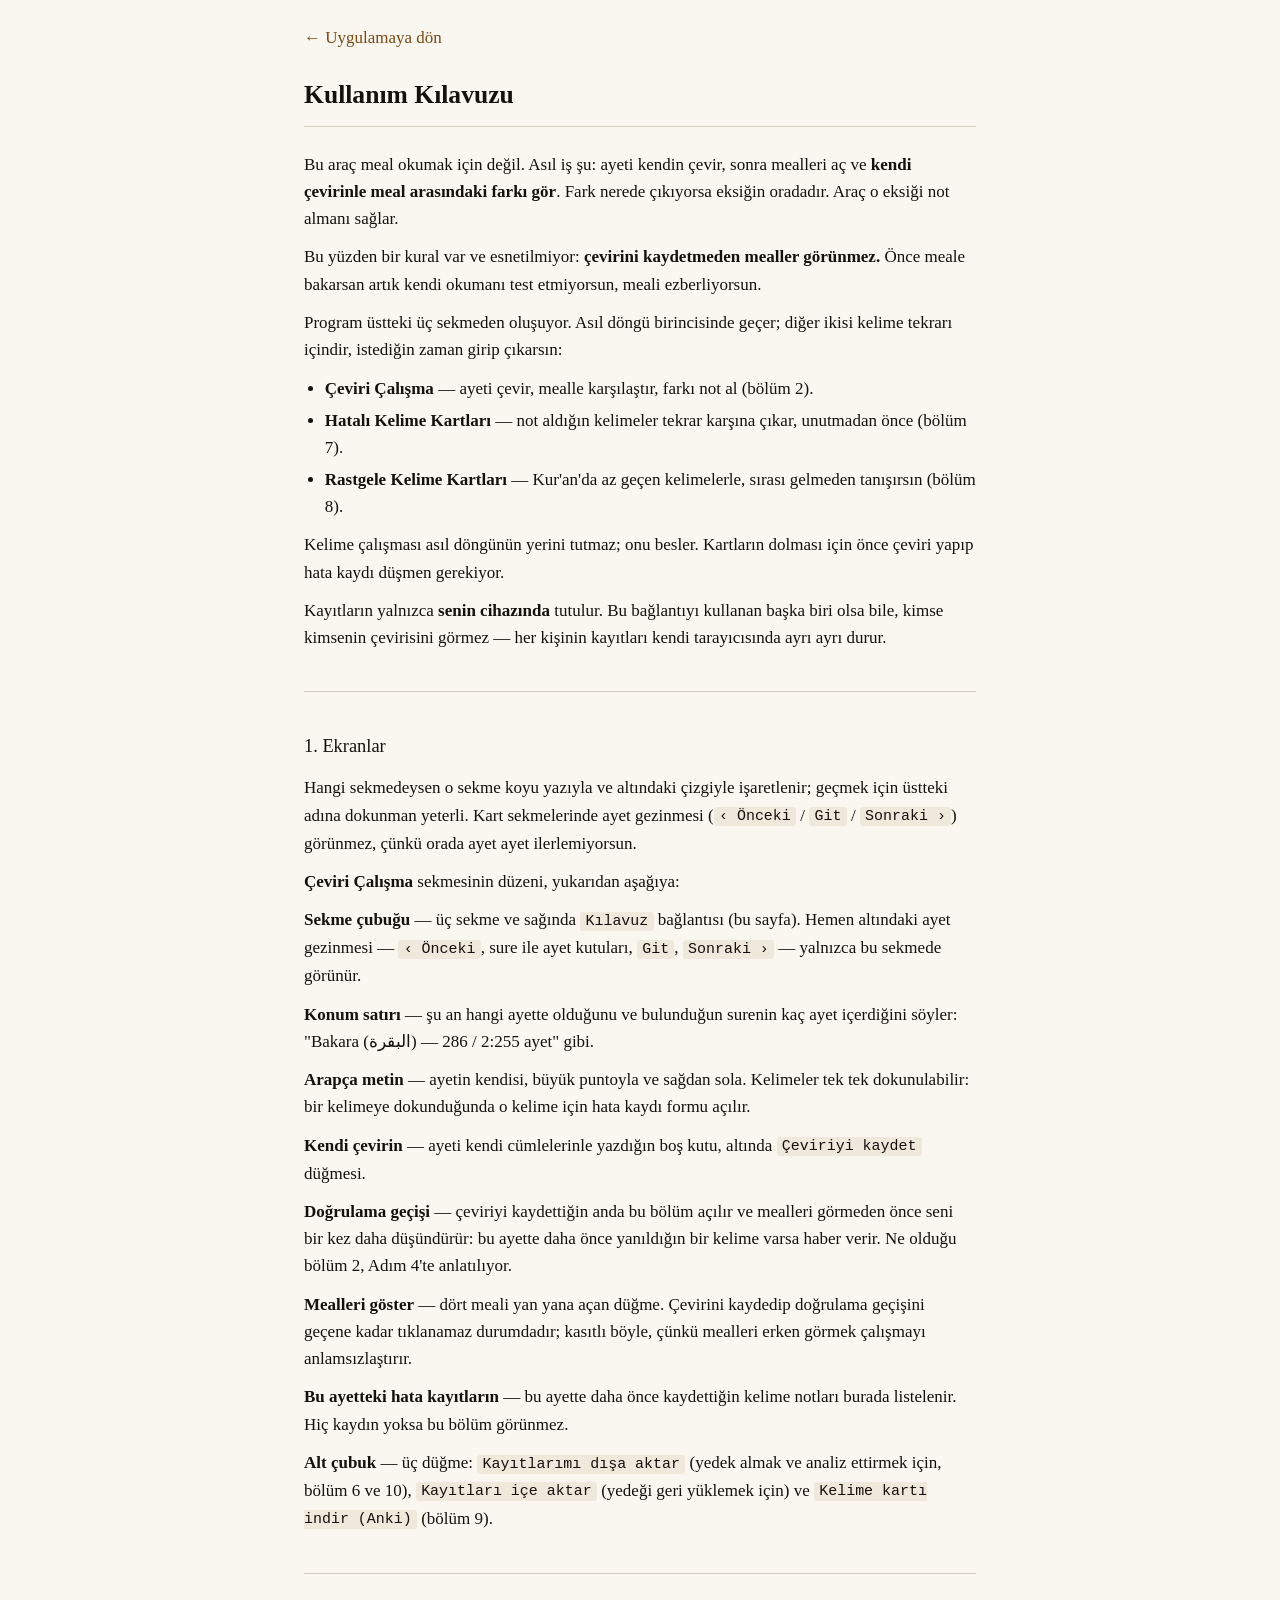
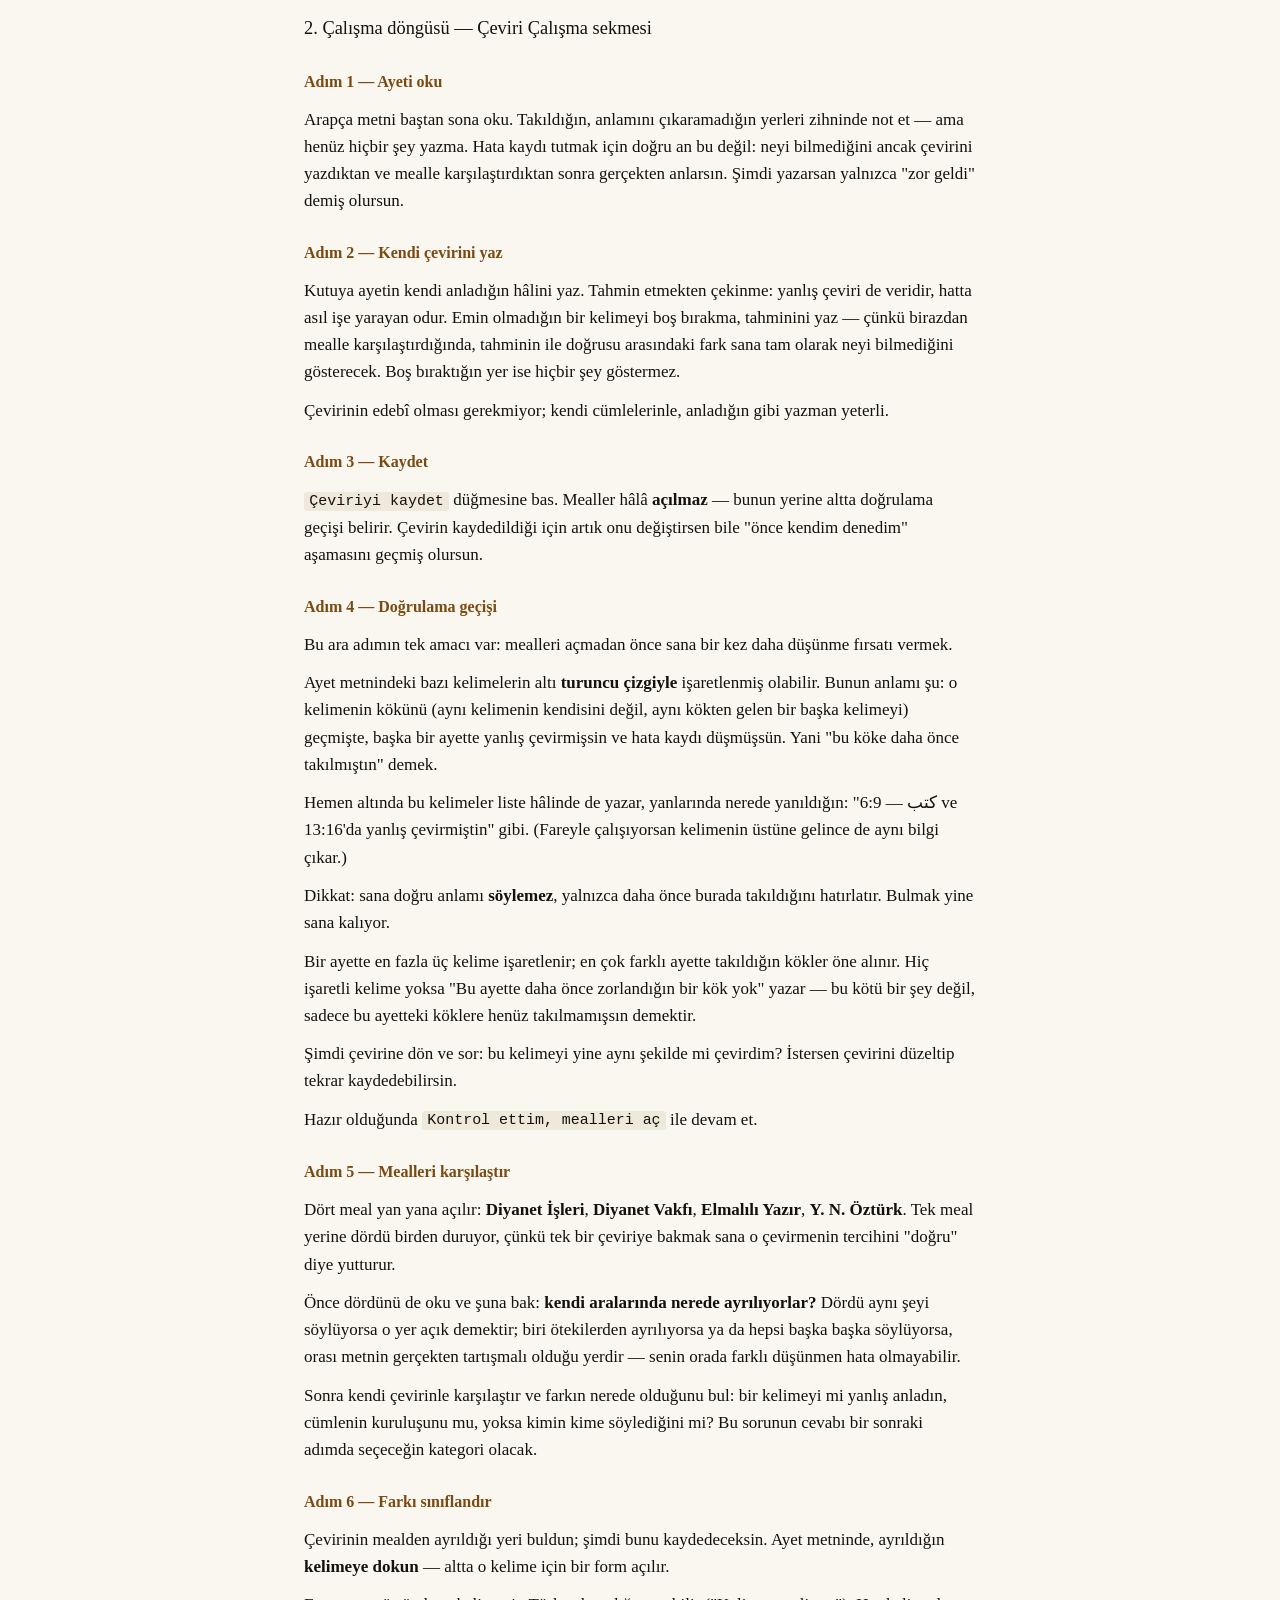
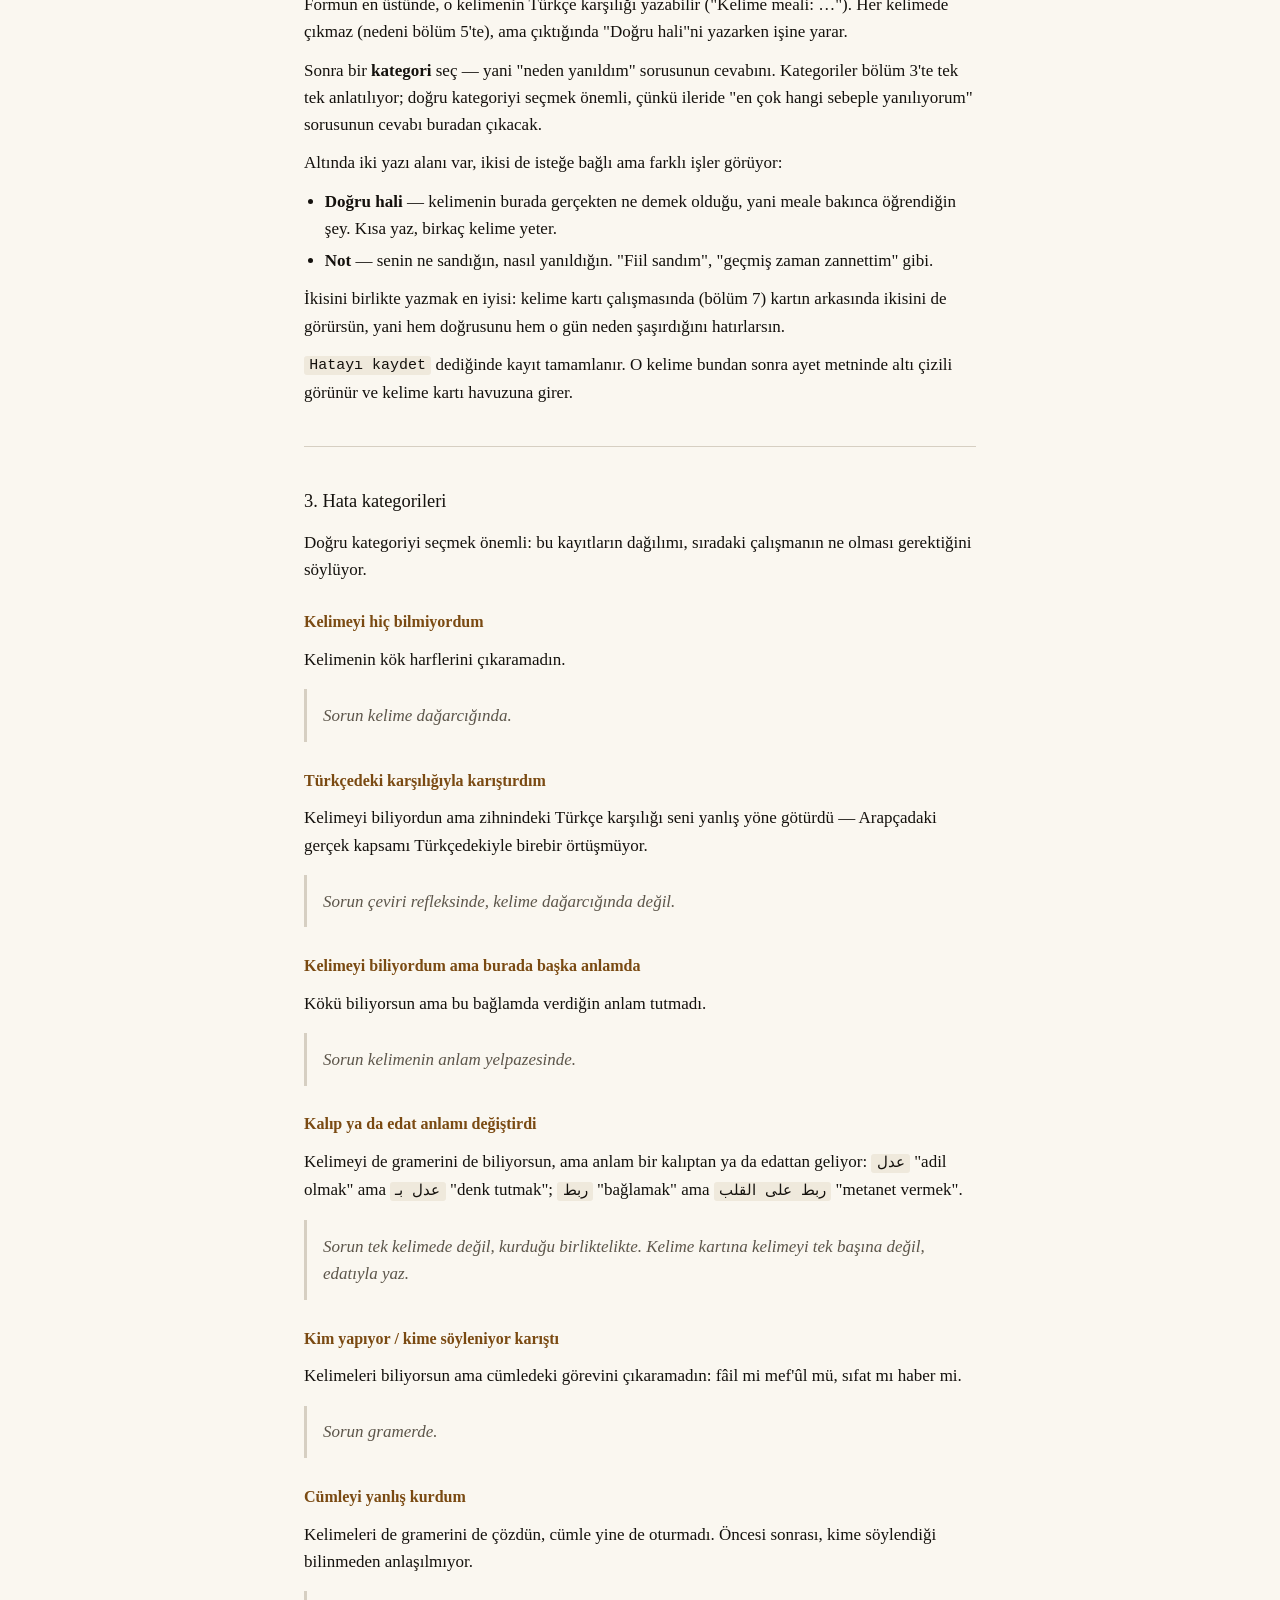
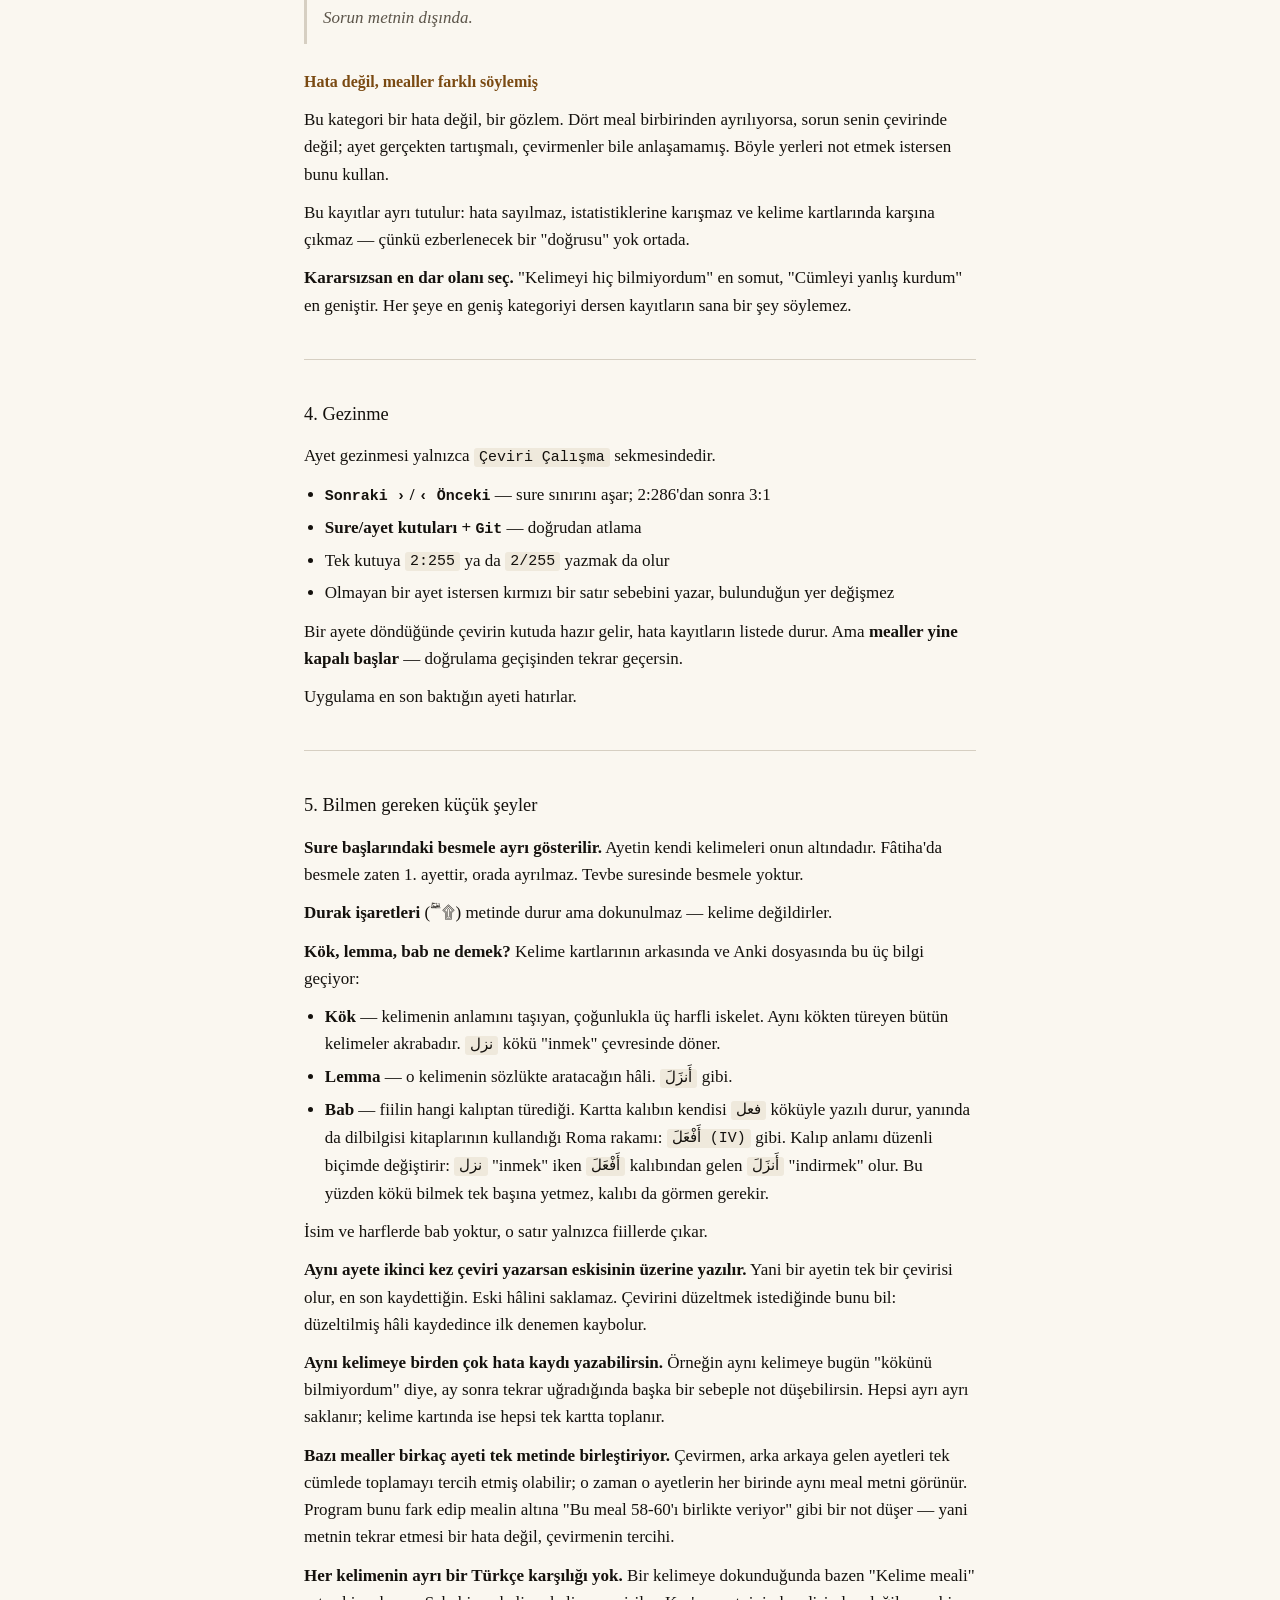
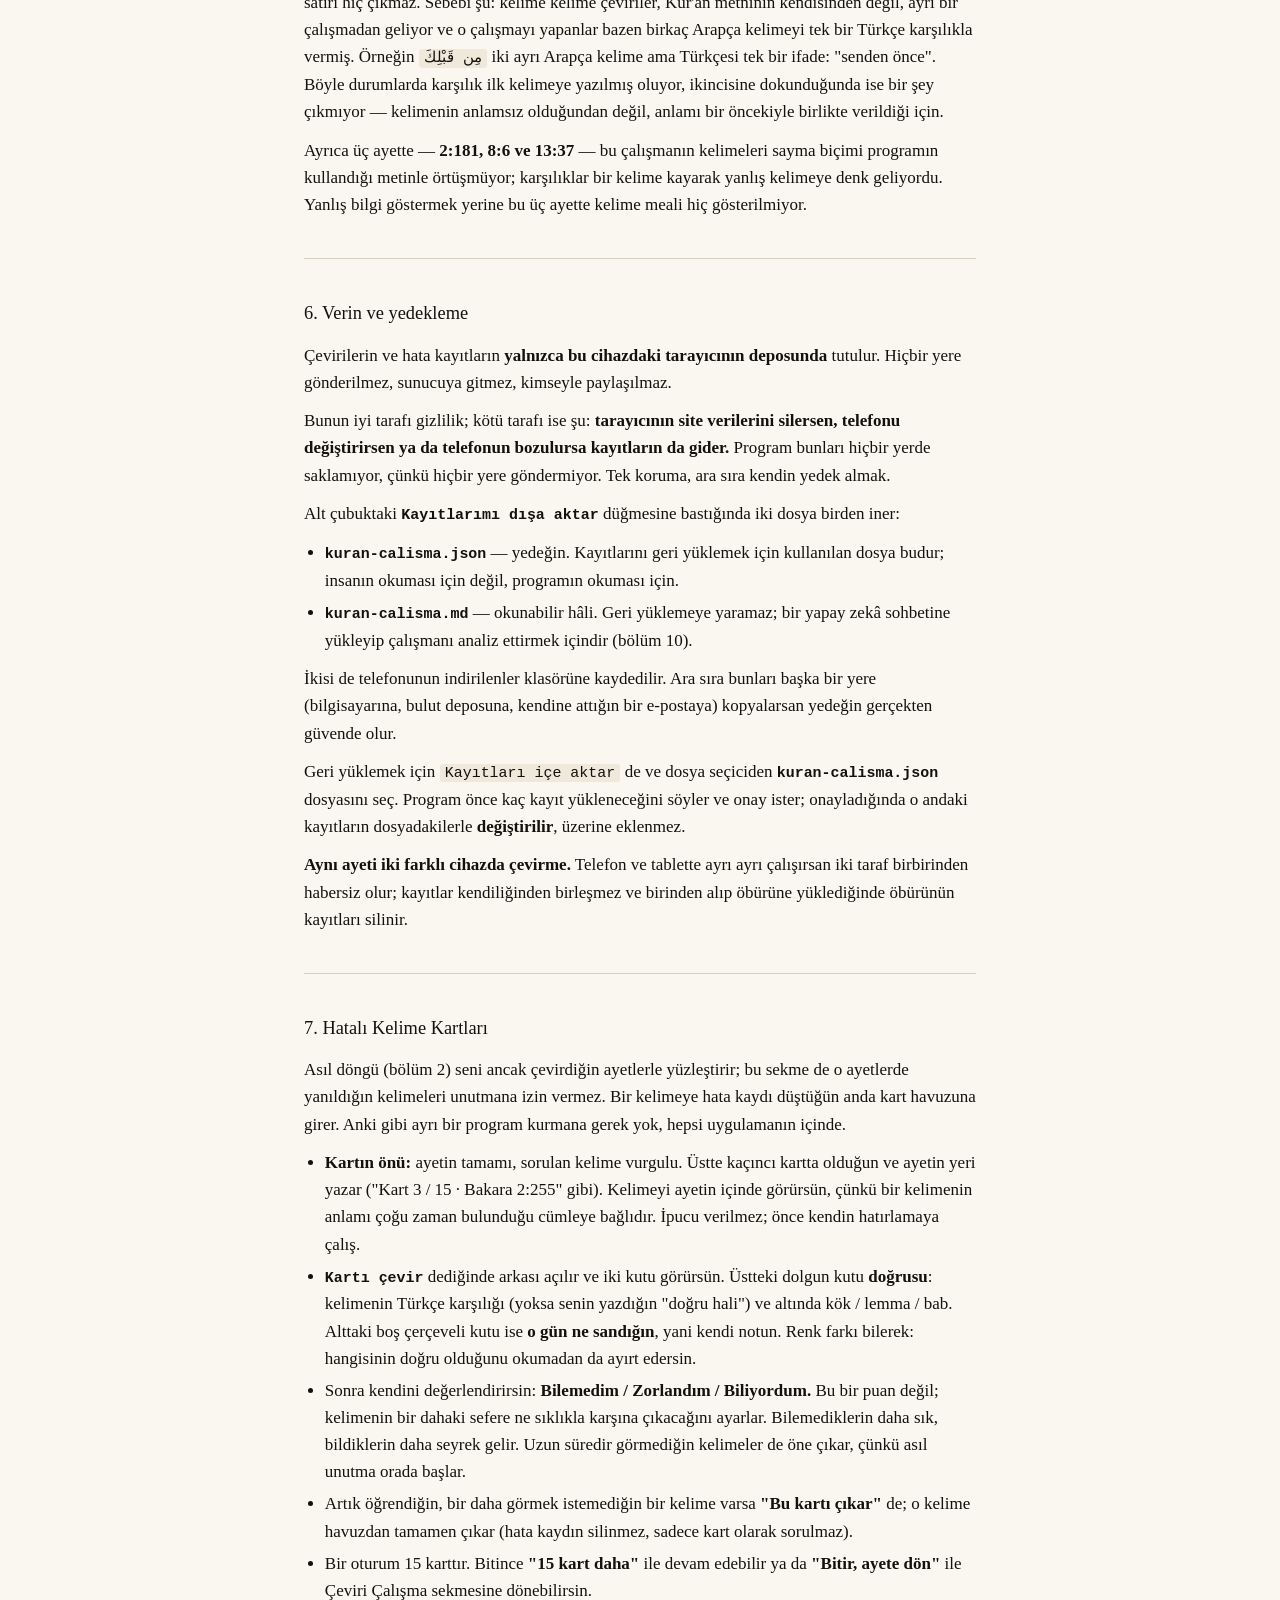
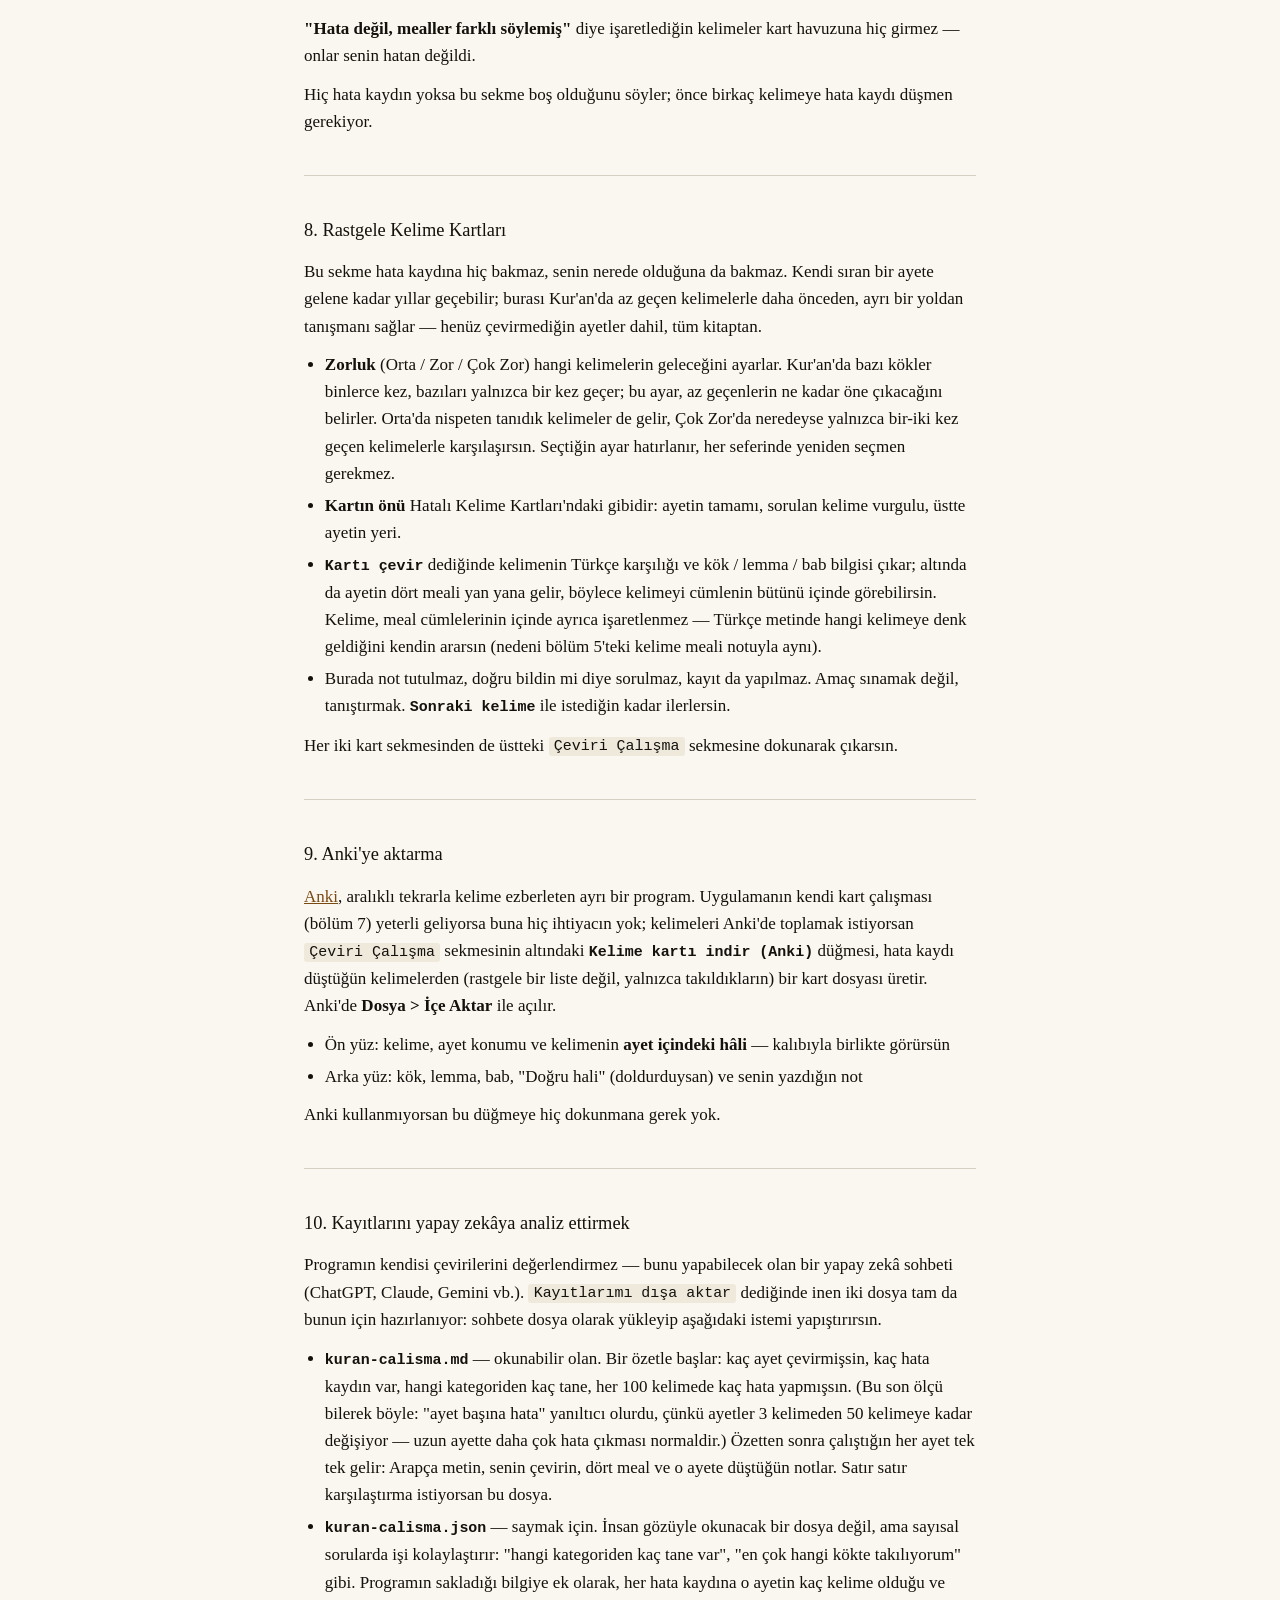
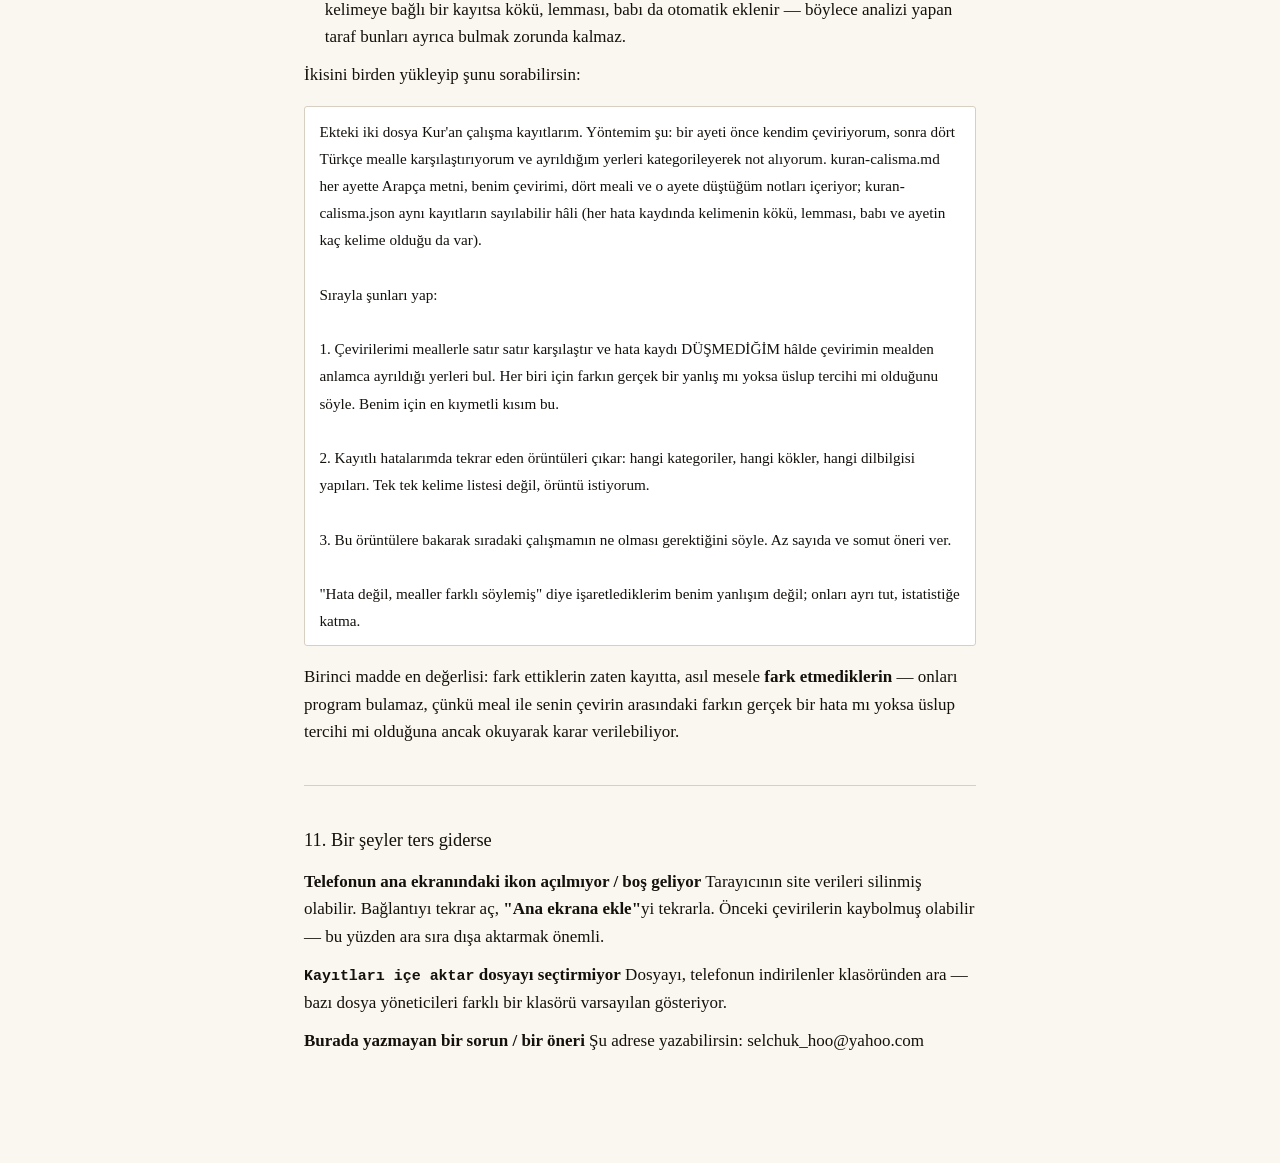
==== commit fc983950: "Yayınla" ====
--- a/yardim.html
+++ b/yardim.html
@@ -147,7 +147,7 @@
 <p>Birinci madde en değerlisi: fark ettiklerin zaten kayıtta, asıl mesele <strong>fark etmediklerin</strong> — onları program bulamaz, çünkü meal ile senin çevirin arasındaki farkın gerçek bir hata mı yoksa üslup tercihi mi olduğuna ancak okuyarak karar verilebiliyor.</p>
 <hr>
 <h2>11. Bir şeyler ters giderse</h2>
-<p><strong>Ana ekrandaki ikon açılmıyor / boş geliyor</strong> Tarayıcının site verileri silinmiş olabilir. Bağlantıyı tekrar aç, <strong>&quot;Ana ekrana ekle&quot;</strong>yi tekrarla. Önceki çevirilerin kaybolmuş olabilir — bu yüzden ara sıra dışa aktarmak önemli.</p>
+<p><strong>Telefonun ana ekranındaki ikon açılmıyor / boş geliyor</strong> Tarayıcının site verileri silinmiş olabilir. Bağlantıyı tekrar aç, <strong>&quot;Ana ekrana ekle&quot;</strong>yi tekrarla. Önceki çevirilerin kaybolmuş olabilir — bu yüzden ara sıra dışa aktarmak önemli.</p>
 <p><strong><code>Kayıtları içe aktar</code> dosyayı seçtirmiyor</strong> Dosyayı, telefonun indirilenler klasöründen ara — bazı dosya yöneticileri farklı bir klasörü varsayılan gösteriyor.</p>
 <p><strong>Burada yazmayan bir sorun / bir öneri</strong> Şu adrese yazabilirsin: selchuk_hoo@yahoo.com</p>
 </main>
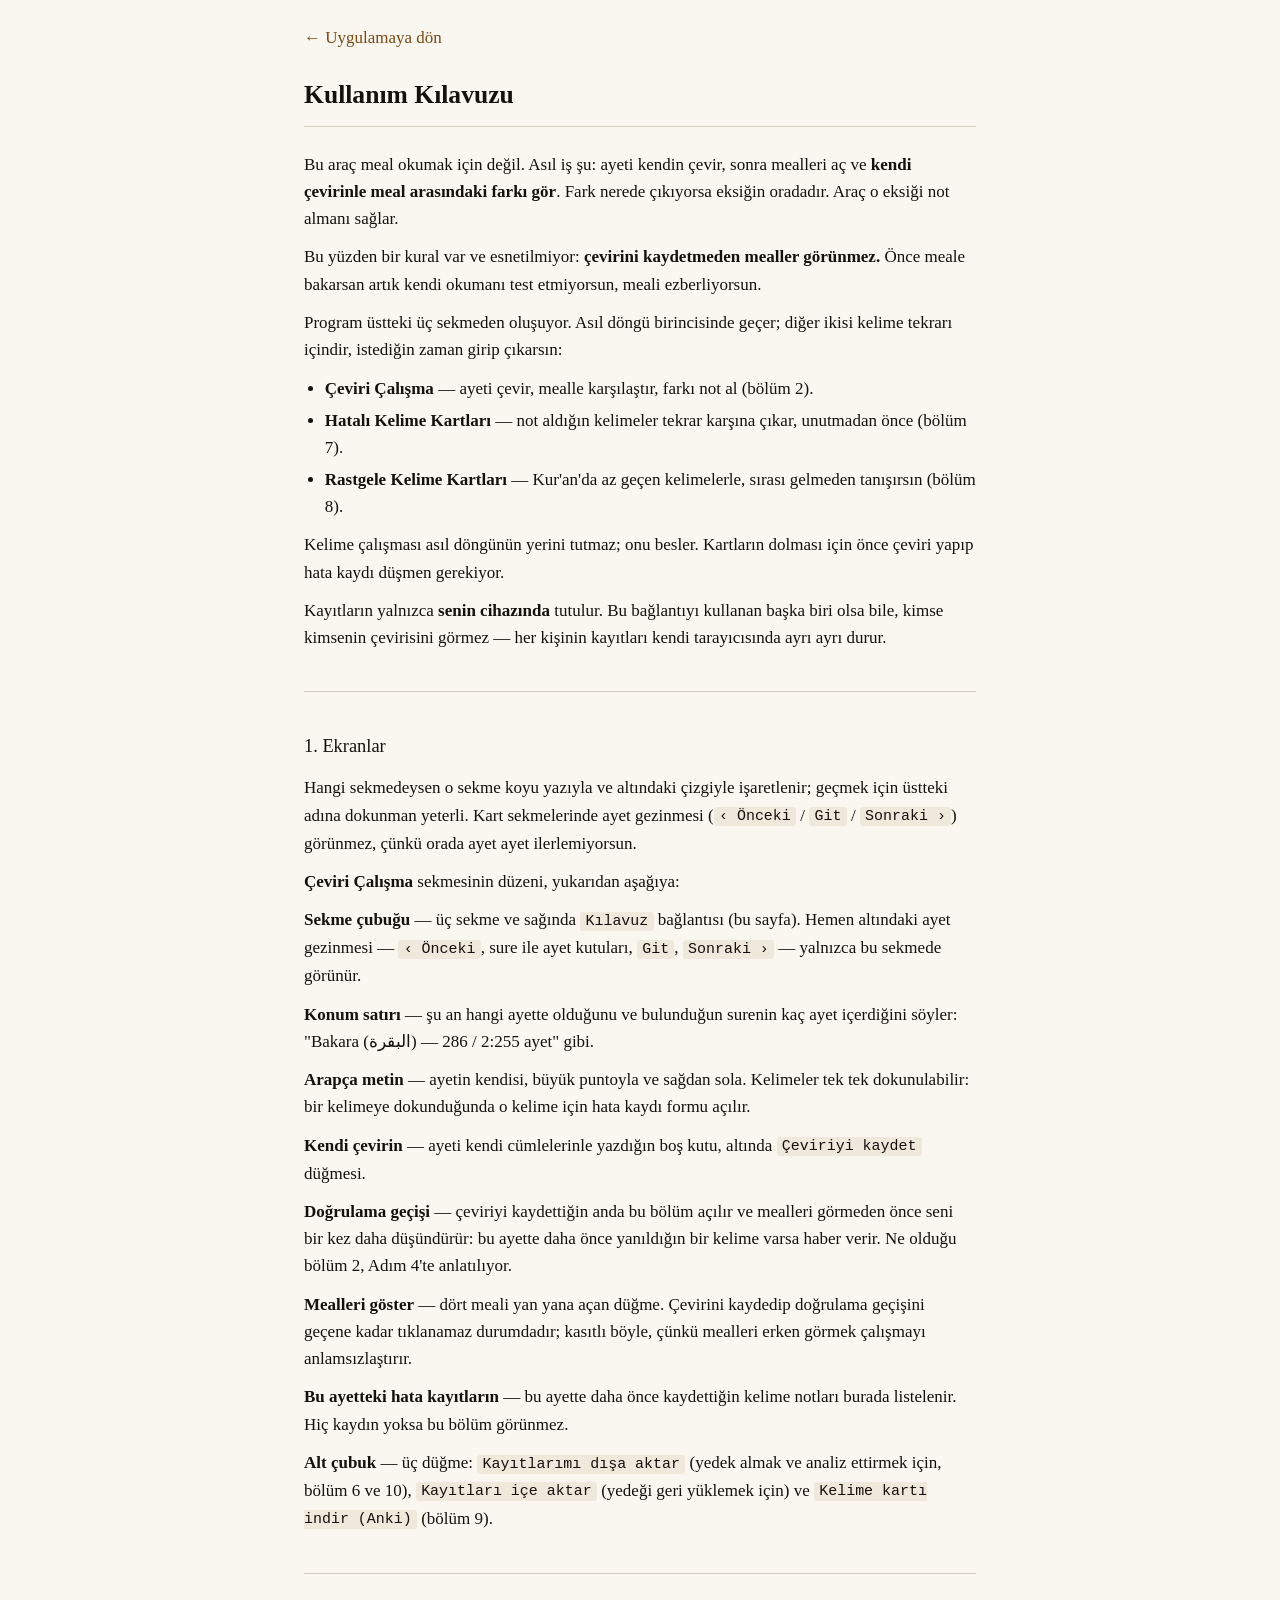
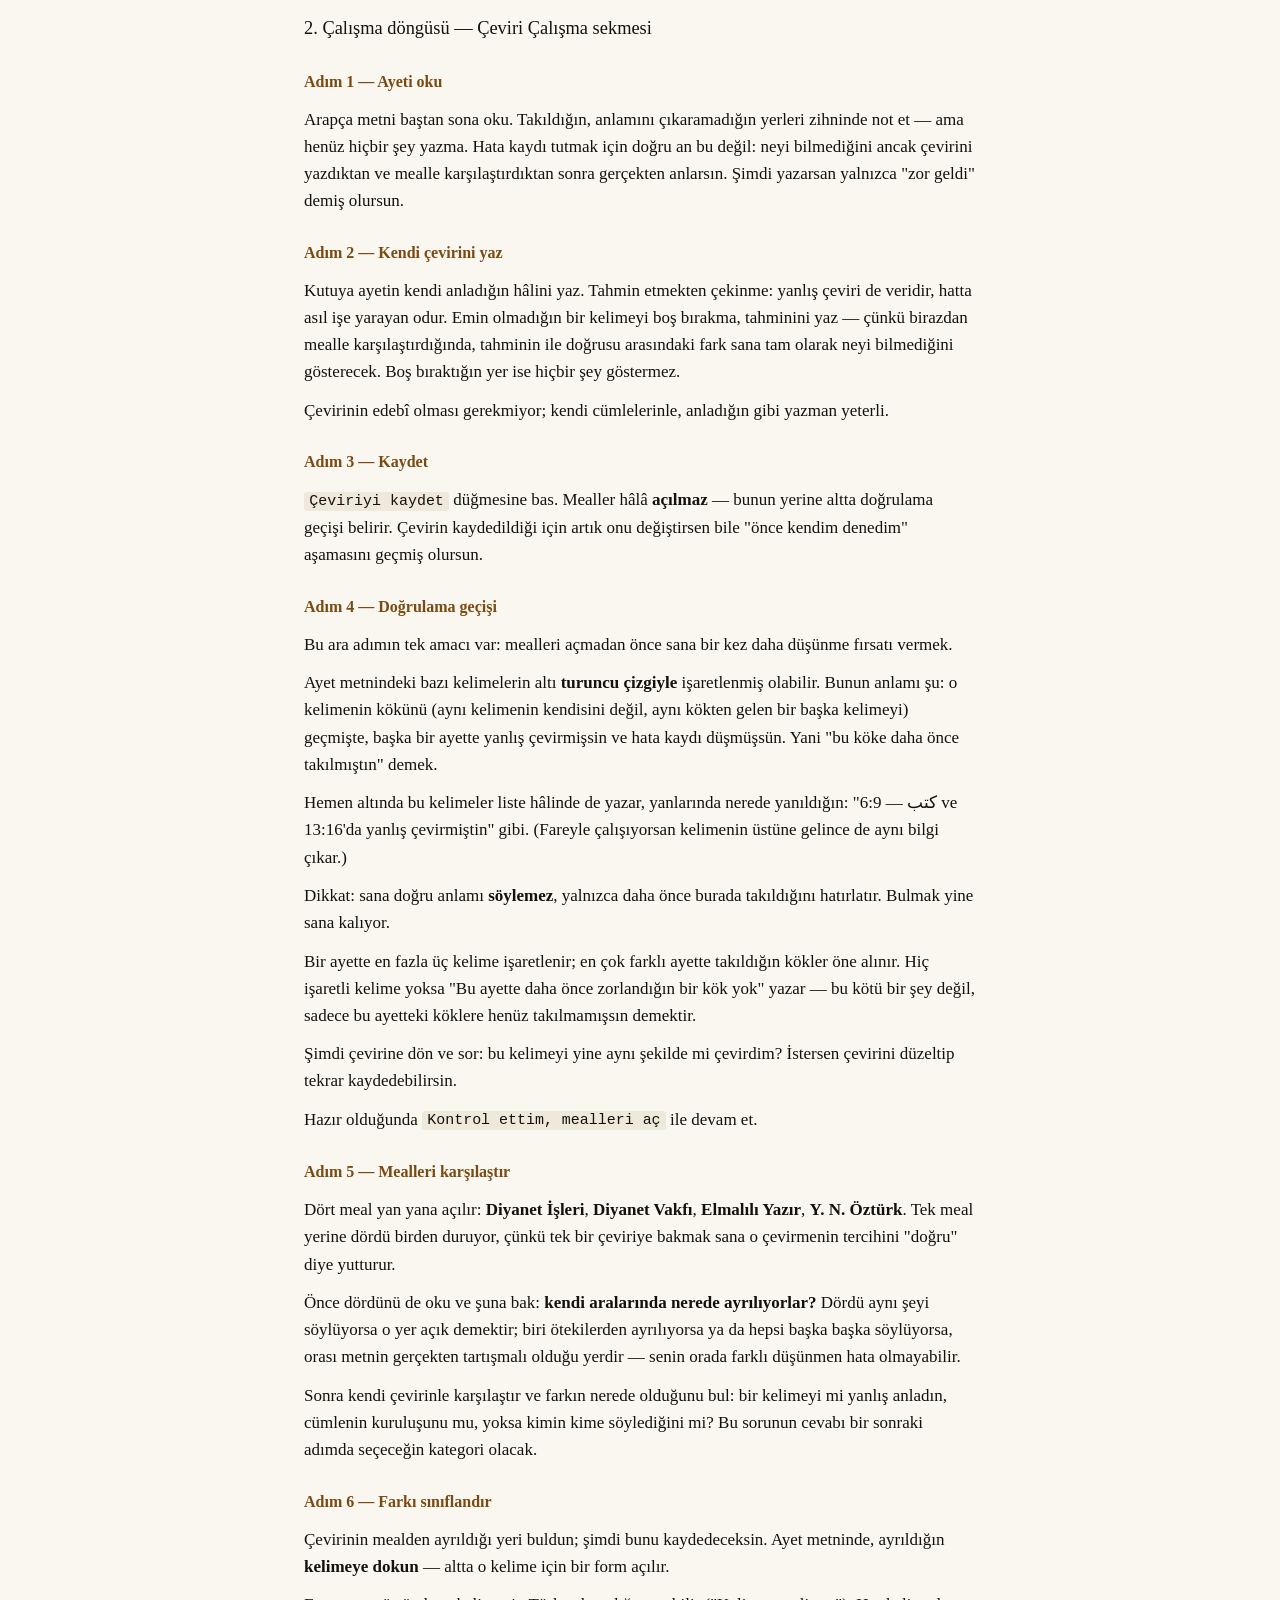
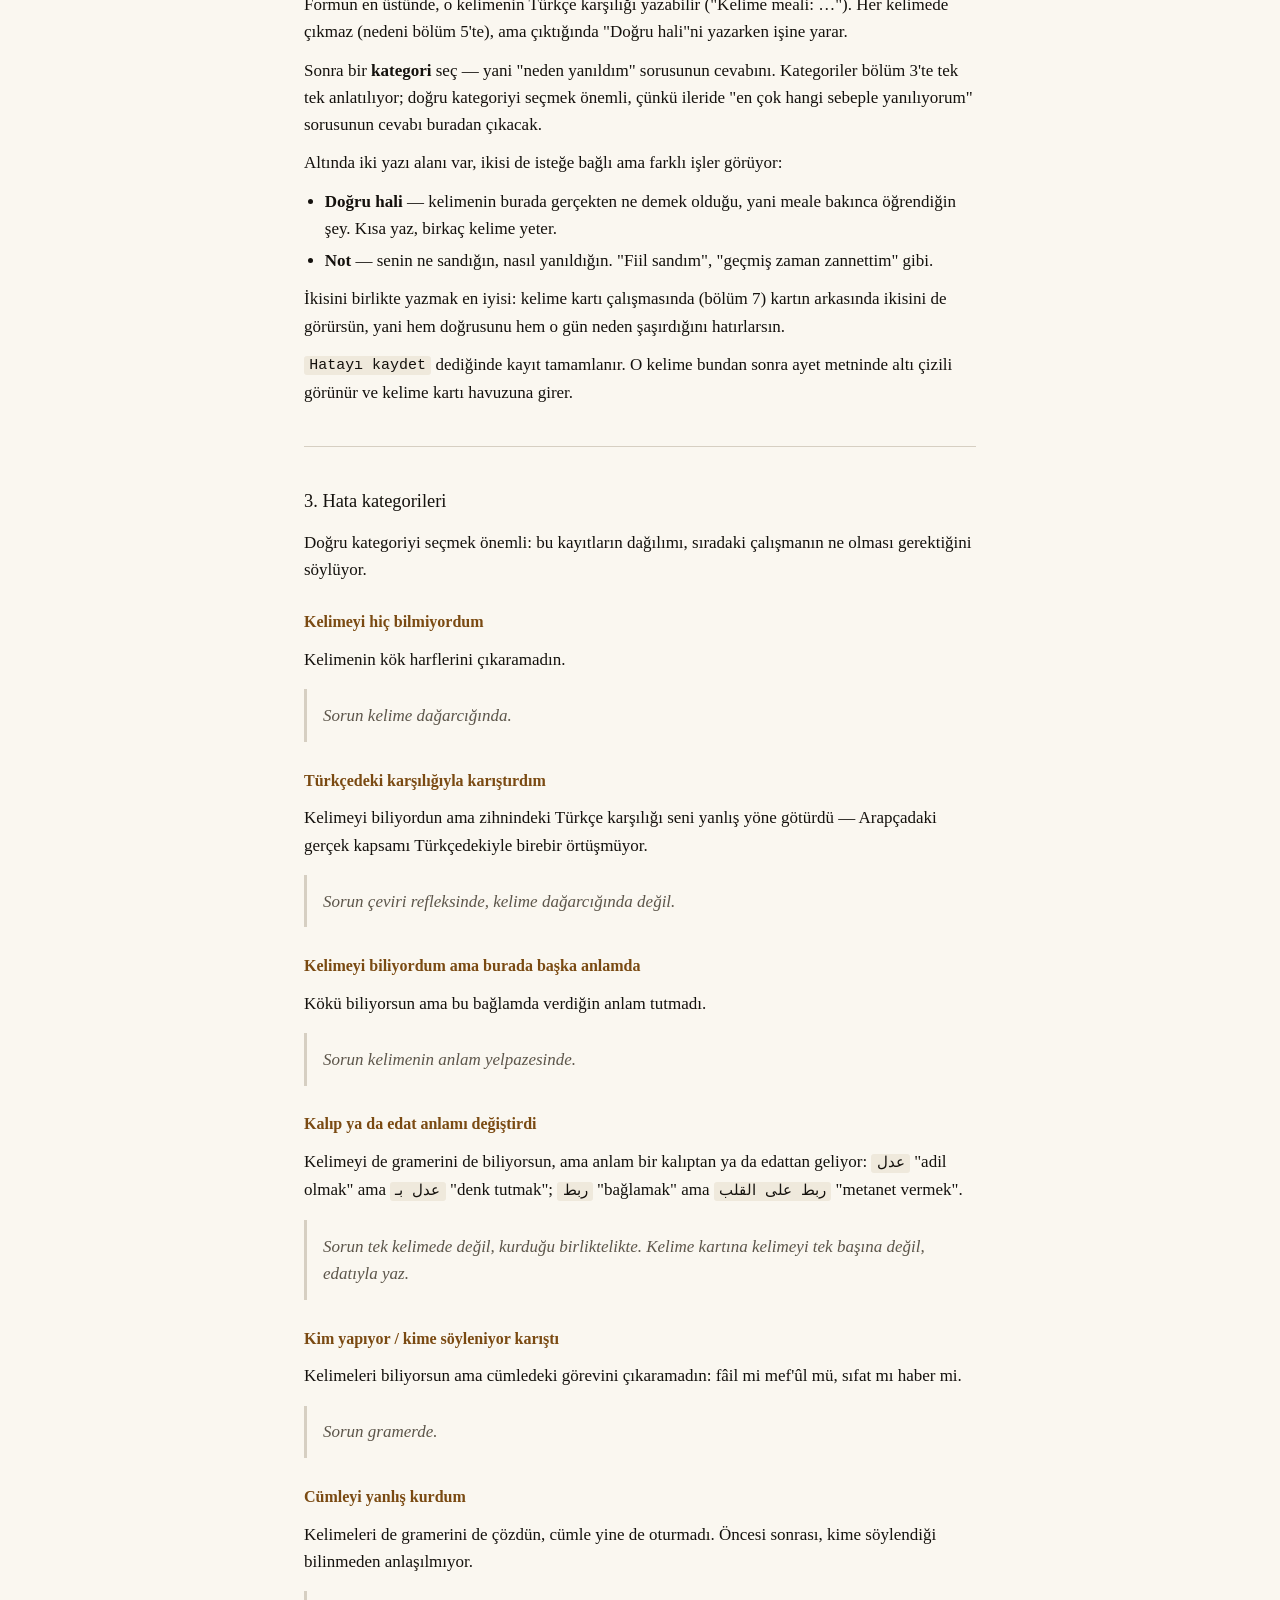
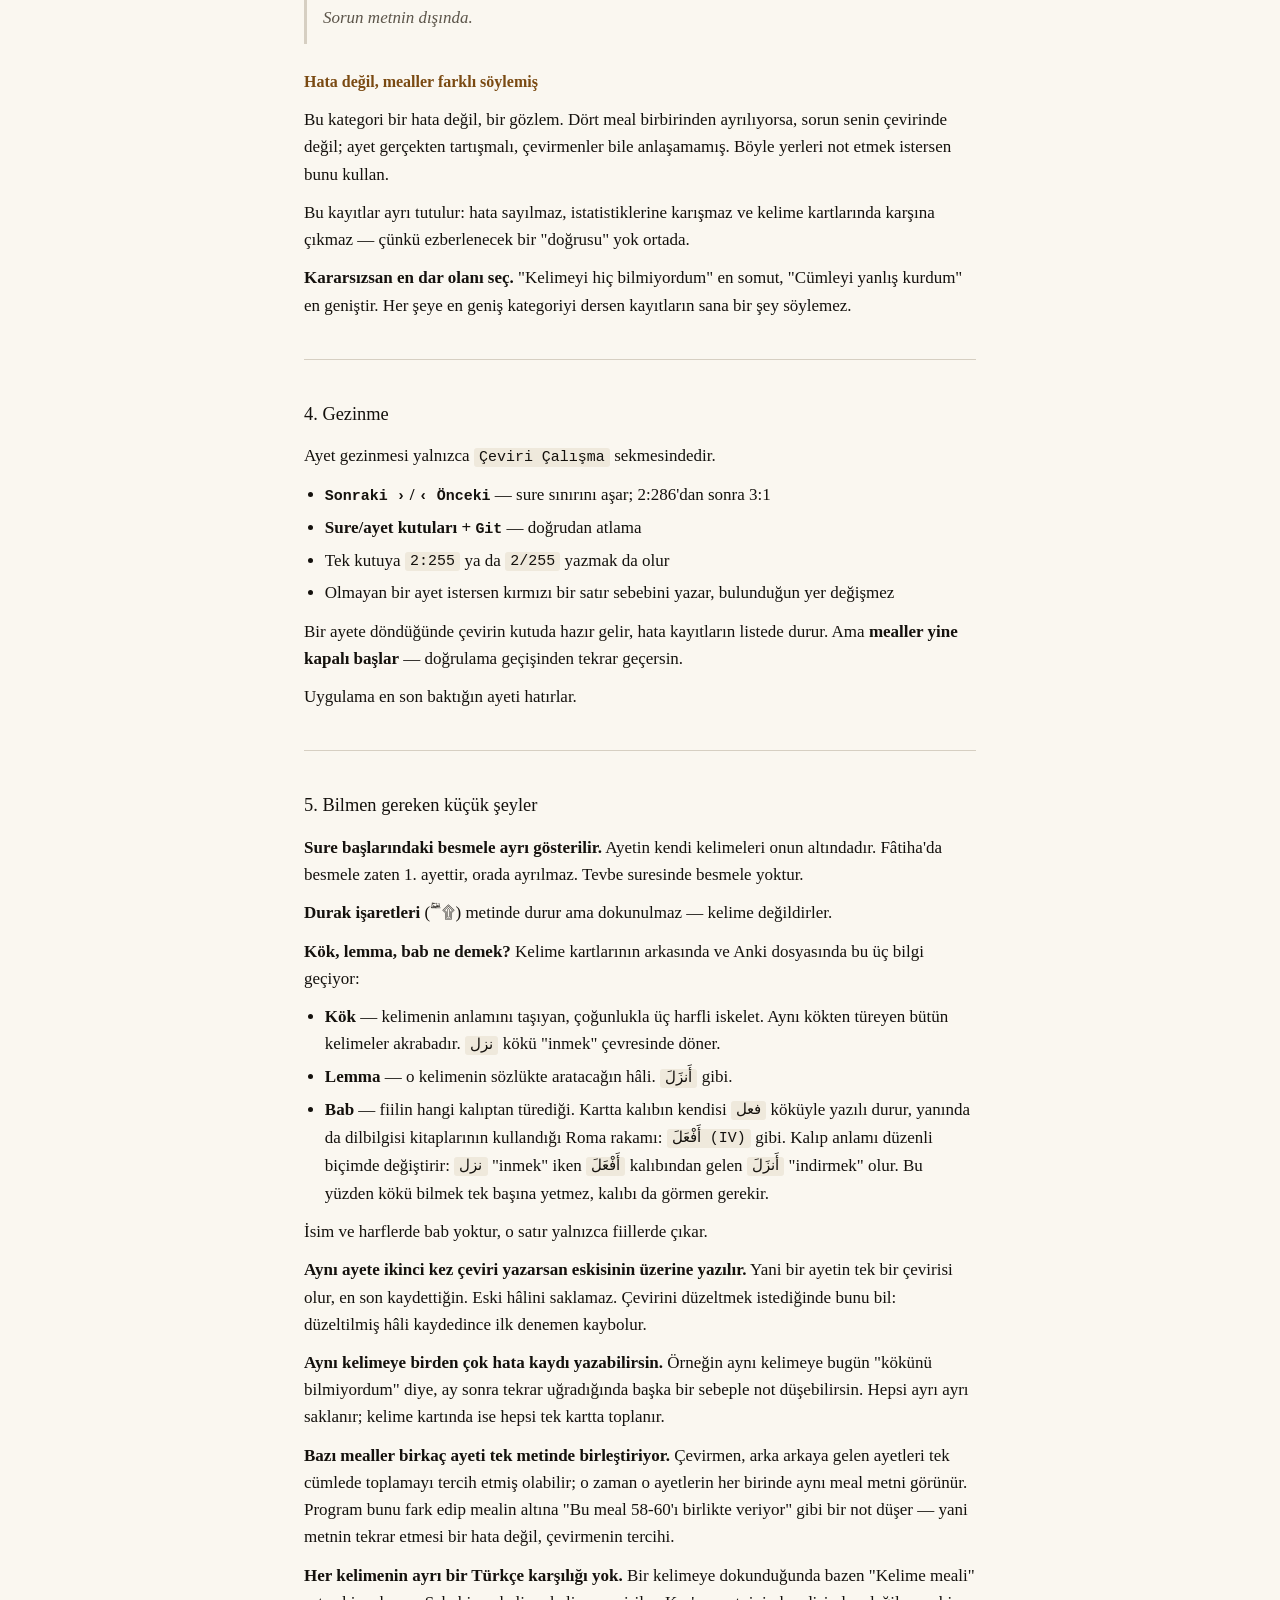
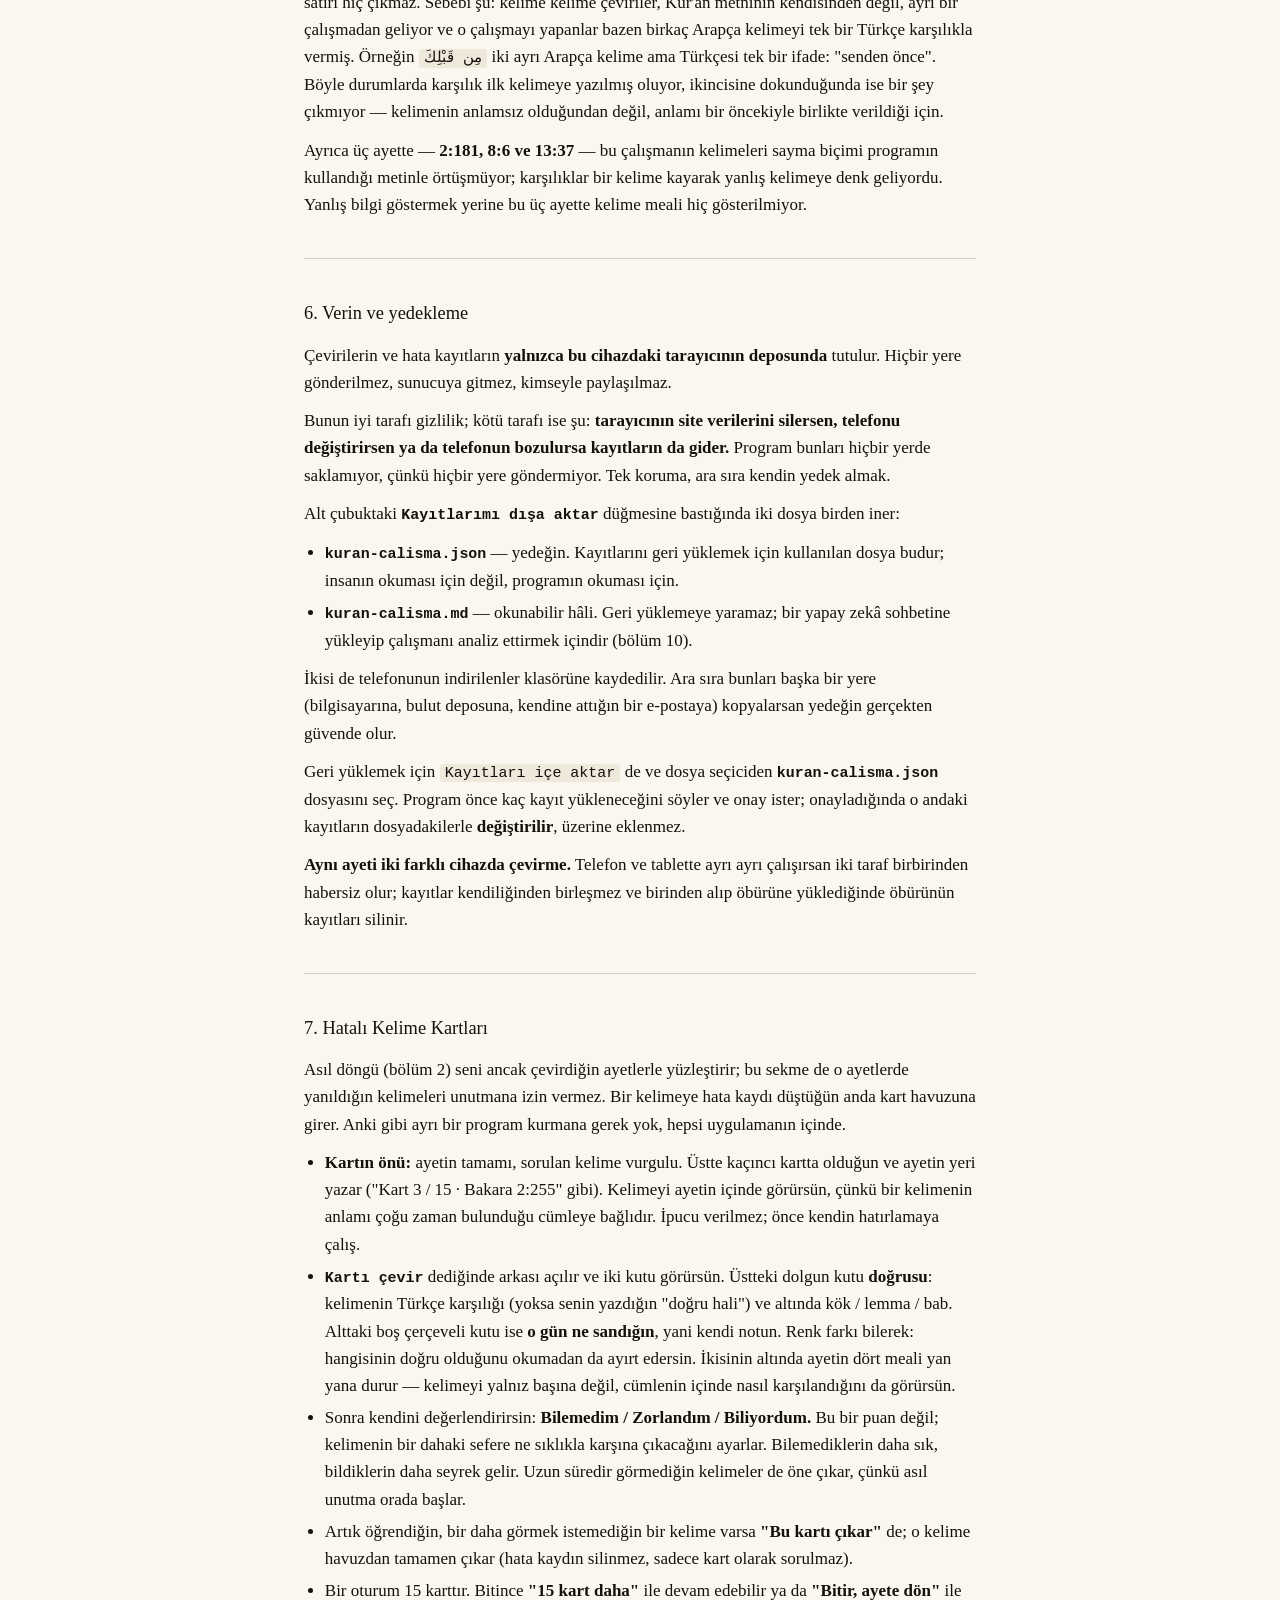
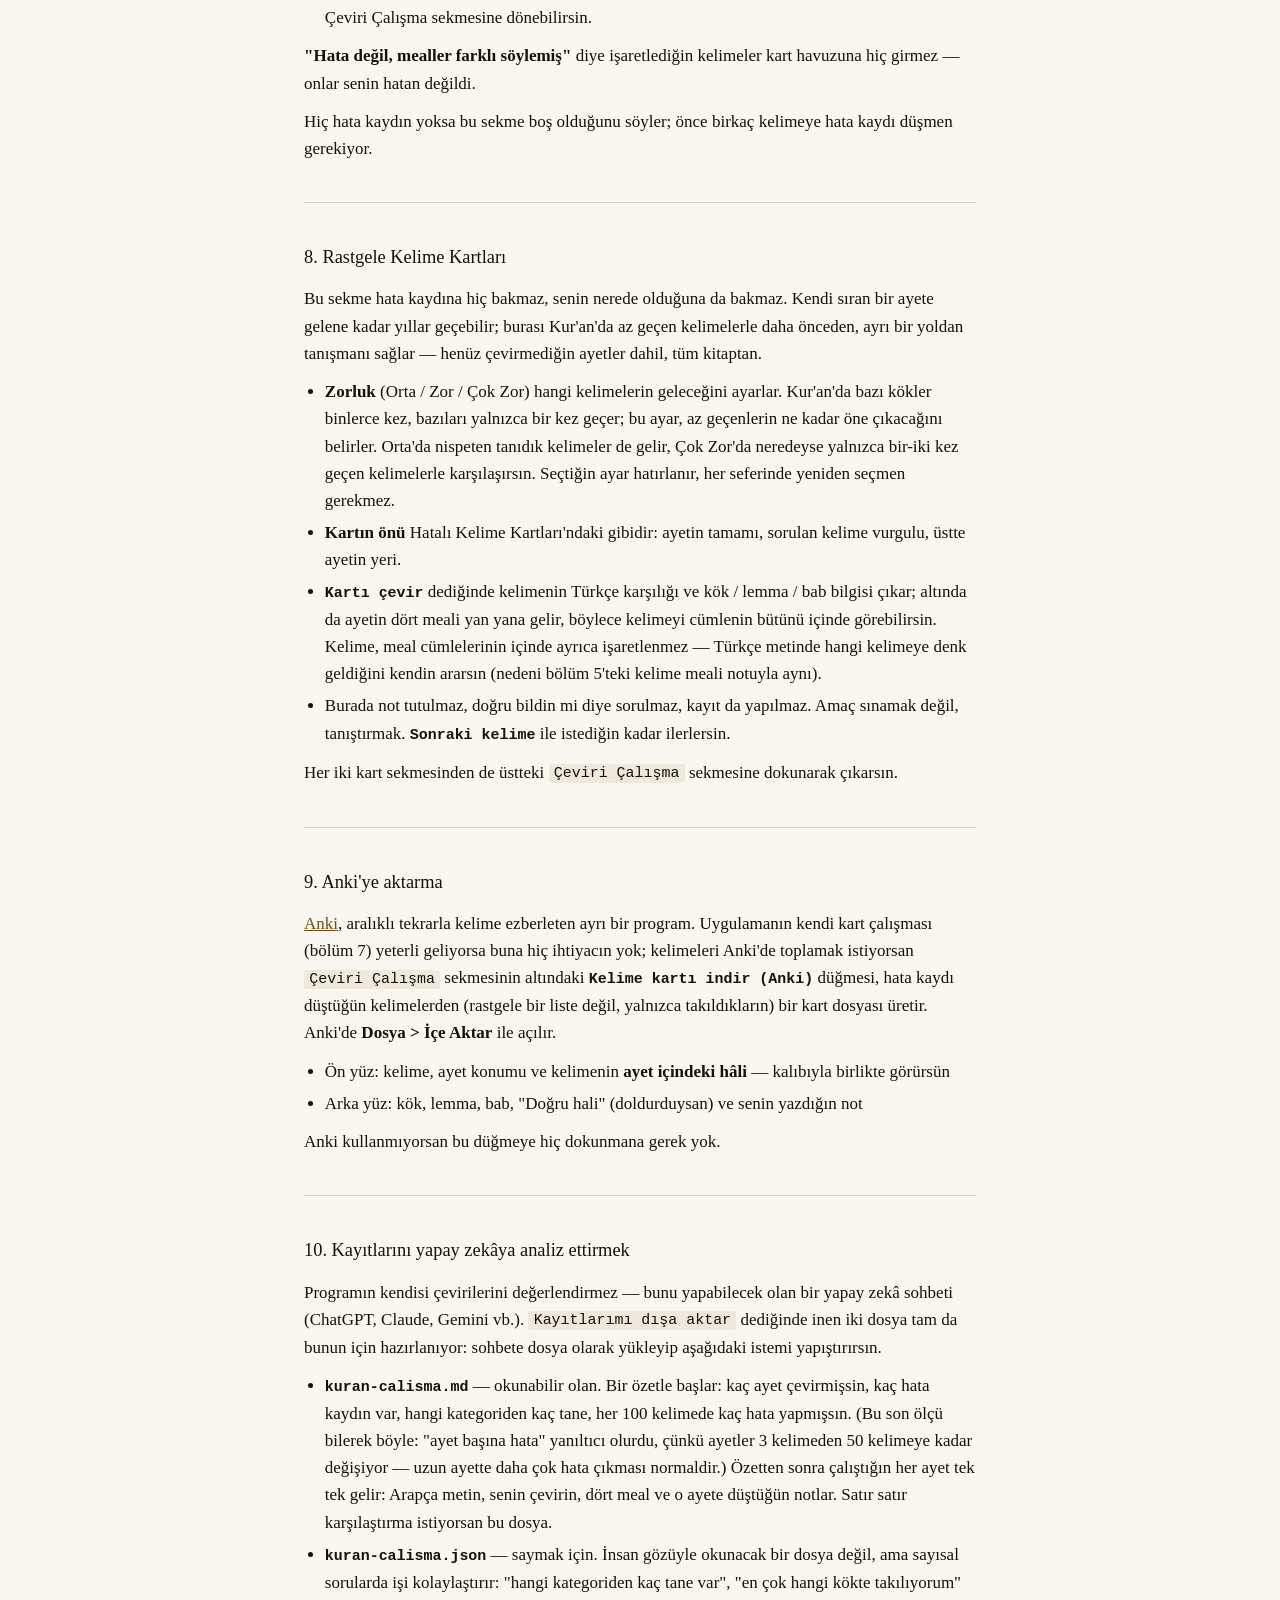
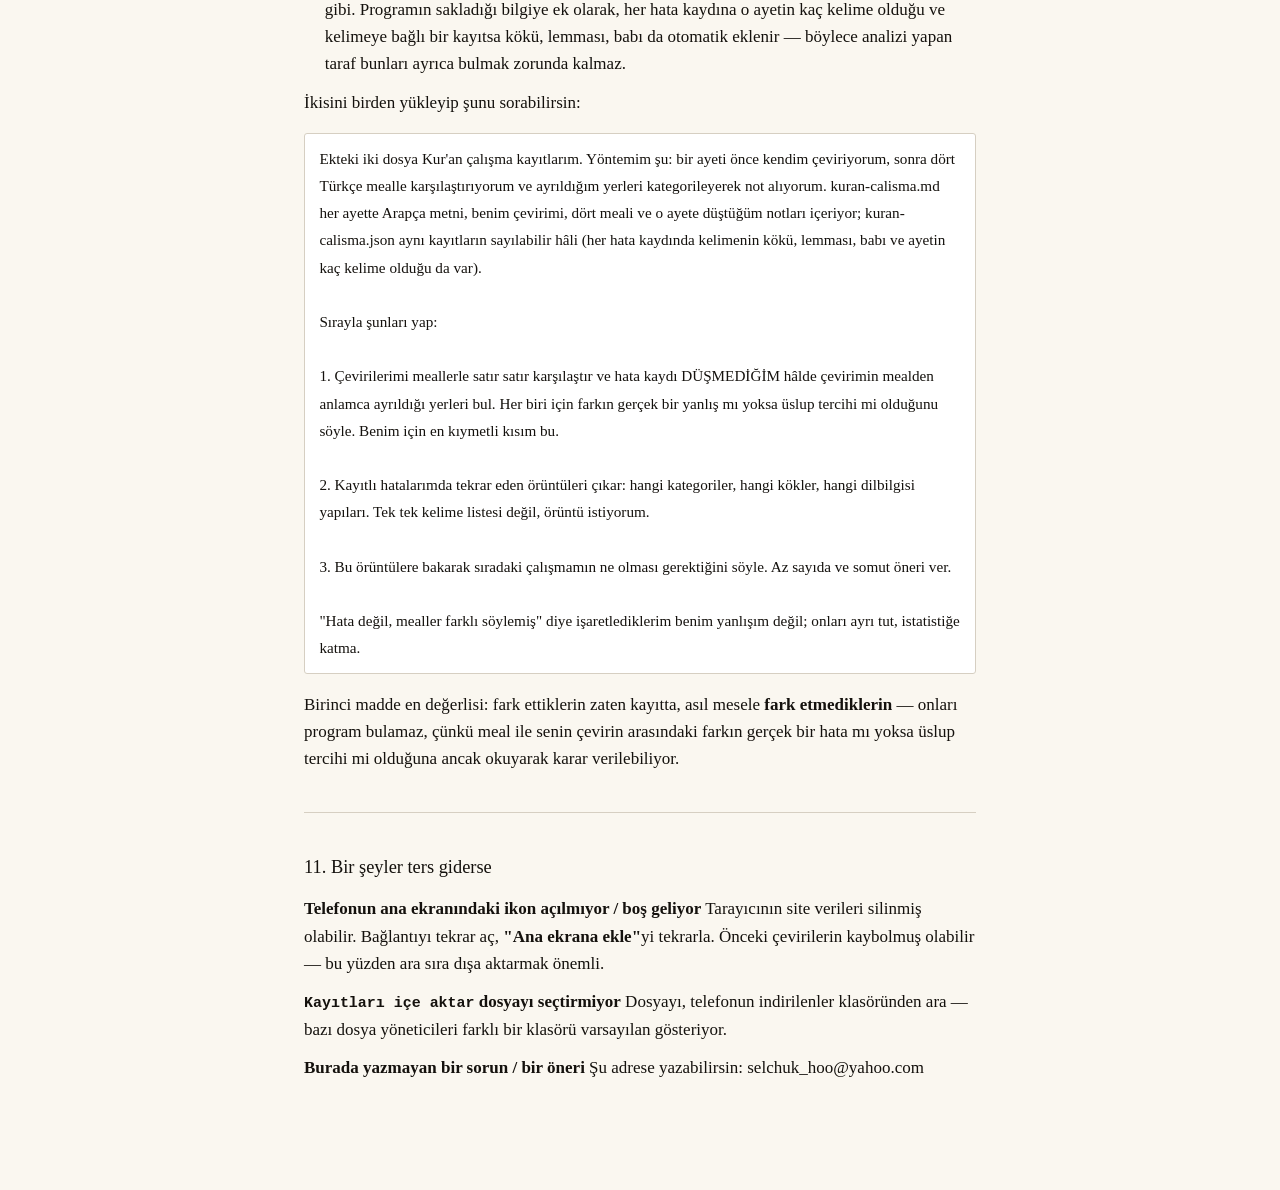
==== commit 2eaf8d34: "Yayınla" ====
--- a/yardim.html
+++ b/yardim.html
@@ -115,7 +115,7 @@
 <hr>
 <h2>7. Hatalı Kelime Kartları</h2>
 <p>Asıl döngü (bölüm 2) seni ancak çevirdiğin ayetlerle yüzleştirir; bu sekme de o ayetlerde yanıldığın kelimeleri unutmana izin vermez. Bir kelimeye hata kaydı düştüğün anda kart havuzuna girer. Anki gibi ayrı bir program kurmana gerek yok, hepsi uygulamanın içinde.</p>
-<ul><li><strong>Kartın önü:</strong> ayetin tamamı, sorulan kelime vurgulu. Üstte kaçıncı kartta olduğun ve ayetin yeri yazar (&quot;Kart 3 / 15 · Bakara 2:255&quot; gibi). Kelimeyi ayetin içinde görürsün, çünkü bir kelimenin anlamı çoğu zaman bulunduğu cümleye bağlıdır. İpucu verilmez; önce kendin hatırlamaya çalış.</li><li><strong><code>Kartı çevir</code></strong> dediğinde arkası açılır ve iki kutu görürsün. Üstteki dolgun kutu <strong>doğrusu</strong>: kelimenin Türkçe karşılığı (yoksa senin yazdığın &quot;doğru hali&quot;) ve altında kök / lemma / bab. Alttaki boş çerçeveli kutu ise <strong>o gün ne sandığın</strong>, yani kendi notun. Renk farkı bilerek: hangisinin doğru olduğunu okumadan da ayırt edersin.</li><li>Sonra kendini değerlendirirsin: <strong>Bilemedim / Zorlandım / Biliyordum.</strong> Bu bir puan değil; kelimenin bir dahaki sefere ne sıklıkla karşına çıkacağını ayarlar. Bilemediklerin daha sık, bildiklerin daha seyrek gelir. Uzun süredir görmediğin kelimeler de öne çıkar, çünkü asıl unutma orada başlar.</li><li>Artık öğrendiğin, bir daha görmek istemediğin bir kelime varsa <strong>&quot;Bu kartı çıkar&quot;</strong> de; o kelime havuzdan tamamen çıkar (hata kaydın silinmez, sadece kart olarak sorulmaz).</li><li>Bir oturum 15 karttır. Bitince <strong>&quot;15 kart daha&quot;</strong> ile devam edebilir ya da <strong>&quot;Bitir, ayete dön&quot;</strong> ile Çeviri Çalışma sekmesine dönebilirsin.</li></ul>
+<ul><li><strong>Kartın önü:</strong> ayetin tamamı, sorulan kelime vurgulu. Üstte kaçıncı kartta olduğun ve ayetin yeri yazar (&quot;Kart 3 / 15 · Bakara 2:255&quot; gibi). Kelimeyi ayetin içinde görürsün, çünkü bir kelimenin anlamı çoğu zaman bulunduğu cümleye bağlıdır. İpucu verilmez; önce kendin hatırlamaya çalış.</li><li><strong><code>Kartı çevir</code></strong> dediğinde arkası açılır ve iki kutu görürsün. Üstteki dolgun kutu <strong>doğrusu</strong>: kelimenin Türkçe karşılığı (yoksa senin yazdığın &quot;doğru hali&quot;) ve altında kök / lemma / bab. Alttaki boş çerçeveli kutu ise <strong>o gün ne sandığın</strong>, yani kendi notun. Renk farkı bilerek: hangisinin doğru olduğunu okumadan da ayırt edersin. İkisinin altında ayetin dört meali yan yana durur — kelimeyi yalnız başına değil, cümlenin içinde nasıl karşılandığını da görürsün.</li><li>Sonra kendini değerlendirirsin: <strong>Bilemedim / Zorlandım / Biliyordum.</strong> Bu bir puan değil; kelimenin bir dahaki sefere ne sıklıkla karşına çıkacağını ayarlar. Bilemediklerin daha sık, bildiklerin daha seyrek gelir. Uzun süredir görmediğin kelimeler de öne çıkar, çünkü asıl unutma orada başlar.</li><li>Artık öğrendiğin, bir daha görmek istemediğin bir kelime varsa <strong>&quot;Bu kartı çıkar&quot;</strong> de; o kelime havuzdan tamamen çıkar (hata kaydın silinmez, sadece kart olarak sorulmaz).</li><li>Bir oturum 15 karttır. Bitince <strong>&quot;15 kart daha&quot;</strong> ile devam edebilir ya da <strong>&quot;Bitir, ayete dön&quot;</strong> ile Çeviri Çalışma sekmesine dönebilirsin.</li></ul>
 <p><strong>&quot;Hata değil, mealler farklı söylemiş&quot;</strong> diye işaretlediğin kelimeler kart havuzuna hiç girmez — onlar senin hatan değildi.</p>
 <p>Hiç hata kaydın yoksa bu sekme boş olduğunu söyler; önce birkaç kelimeye hata kaydı düşmen gerekiyor.</p>
 <hr>
--- a/style.css
+++ b/style.css
@@ -341,6 +341,10 @@
   font-size: 1.35em;
 }
 
+/* Kart arkasındaki meal ızgarası ile hemen altındaki düğme sırası
+   birbirine yapışmasın. */
+#kart-mealler, #nadir-mealler { margin-bottom: 1.4rem; }
+
 .ipucu, .kilit {
   color: var(--soluk);
   font-size: 0.85rem;
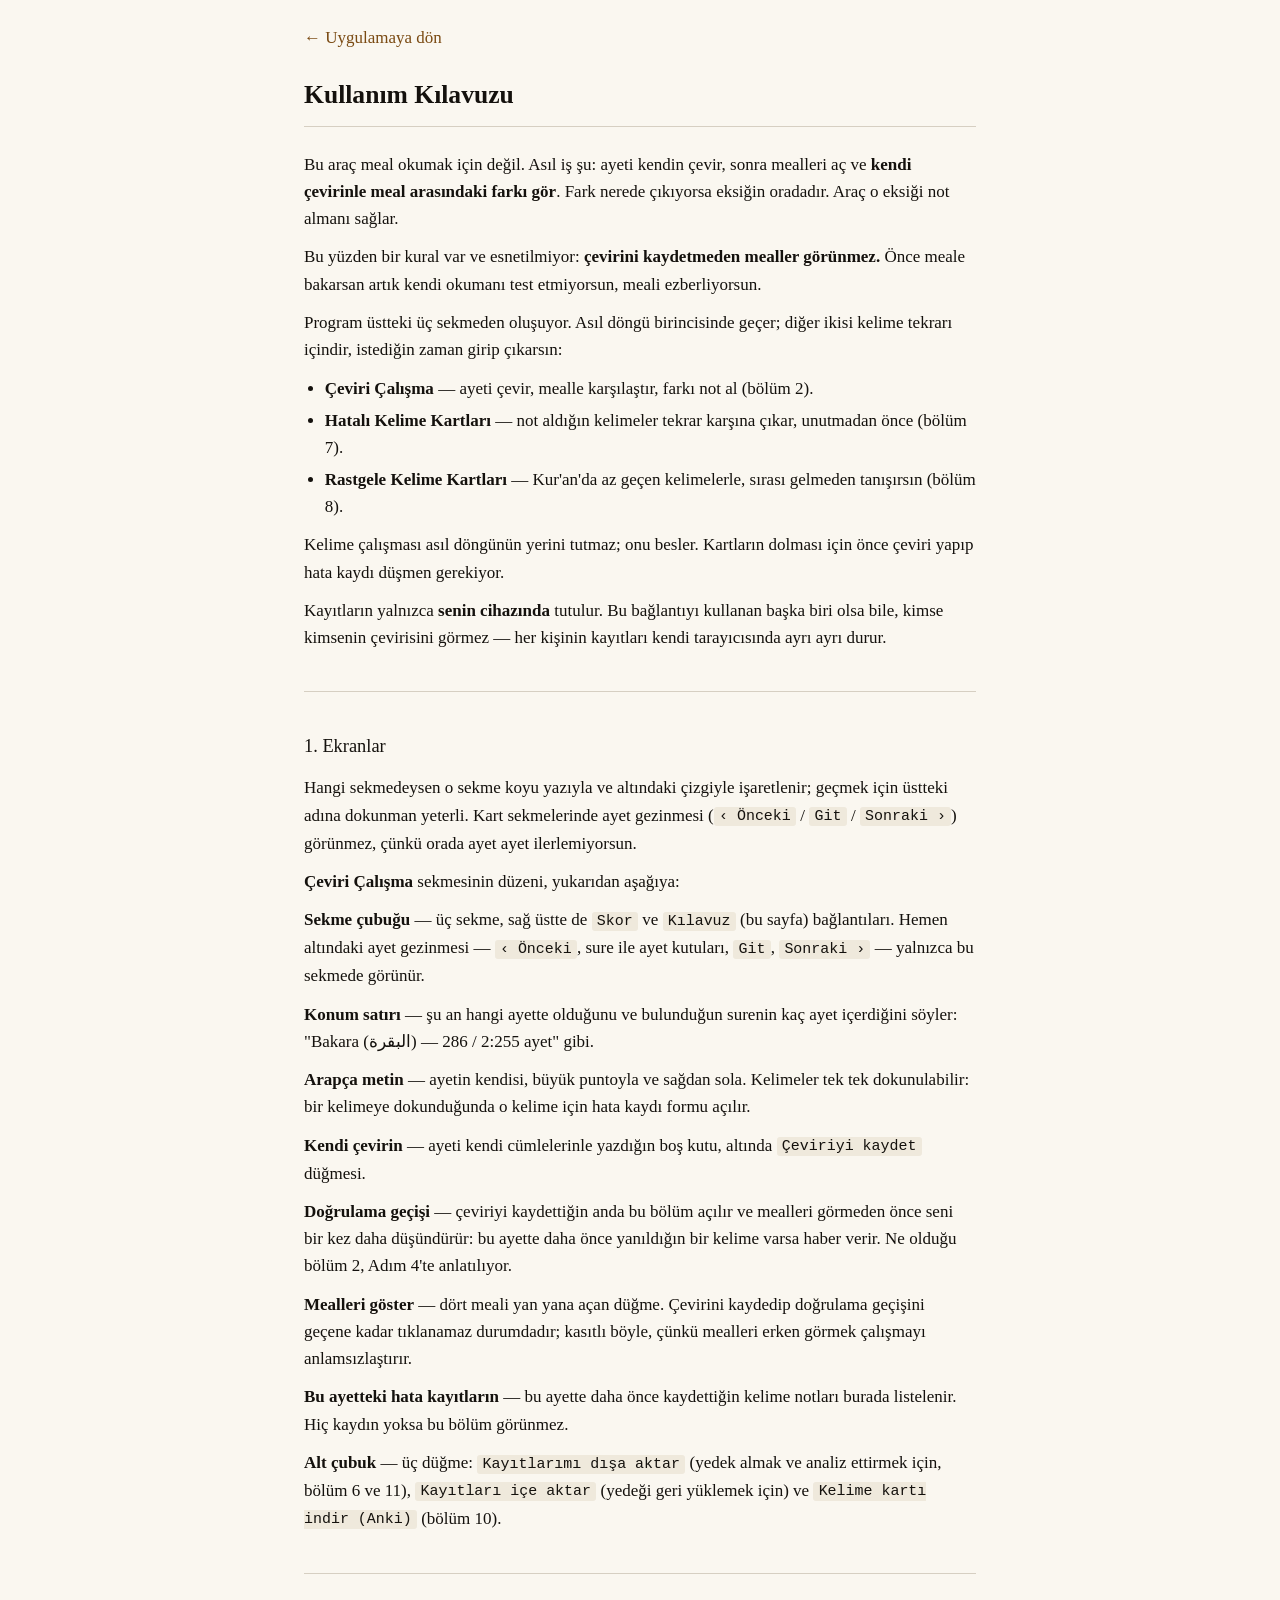
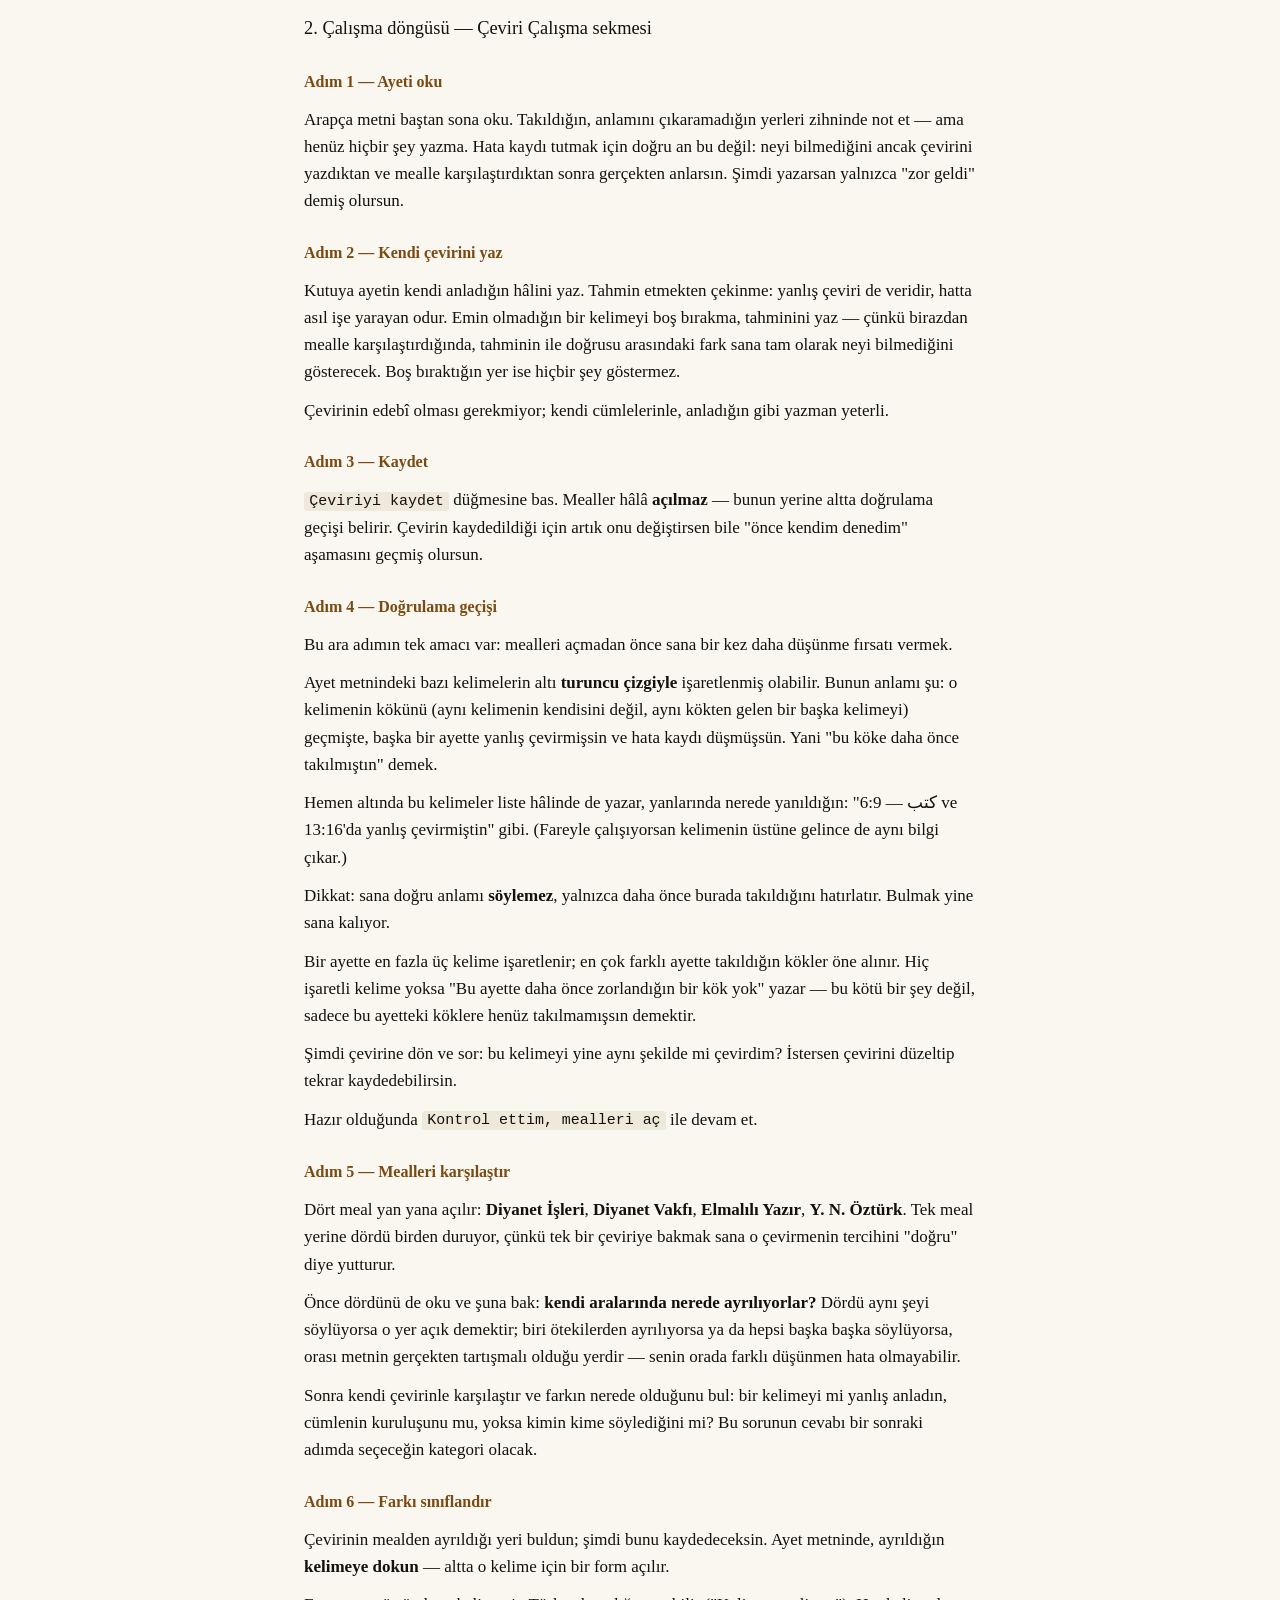
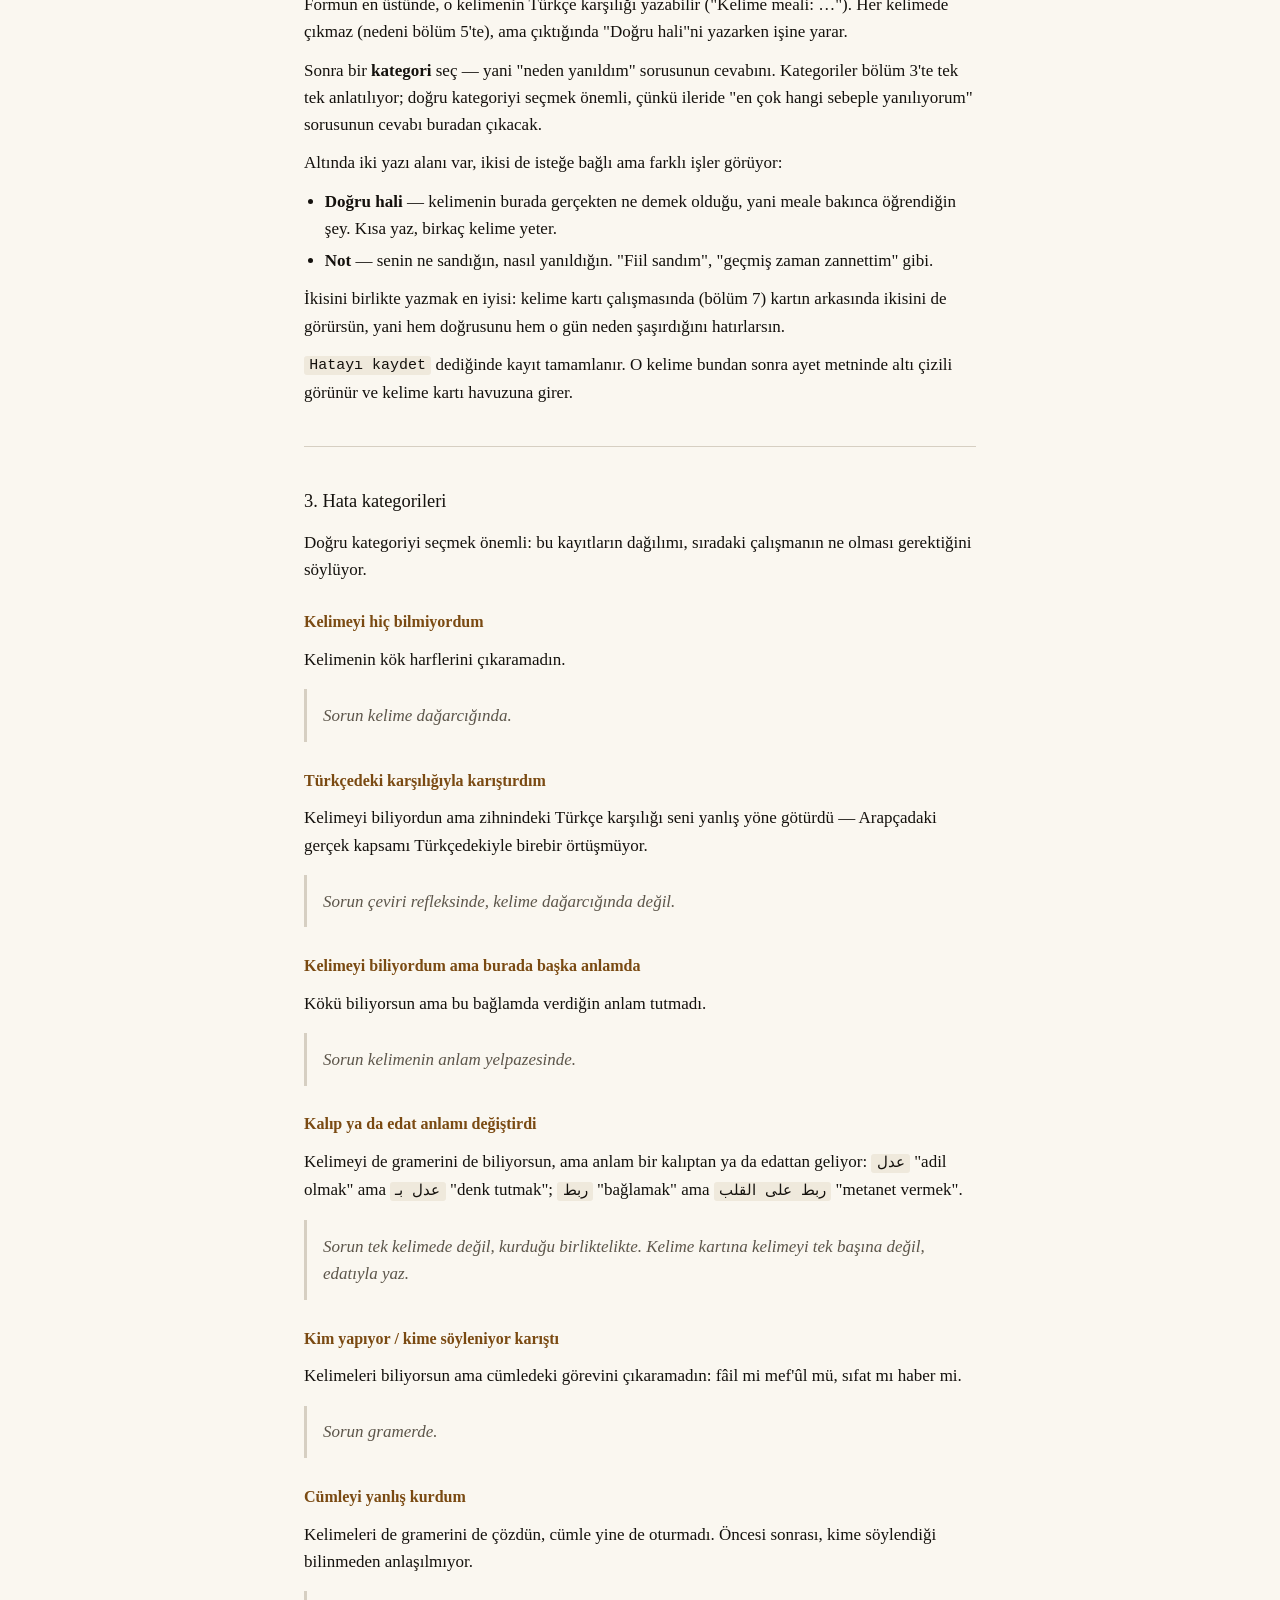
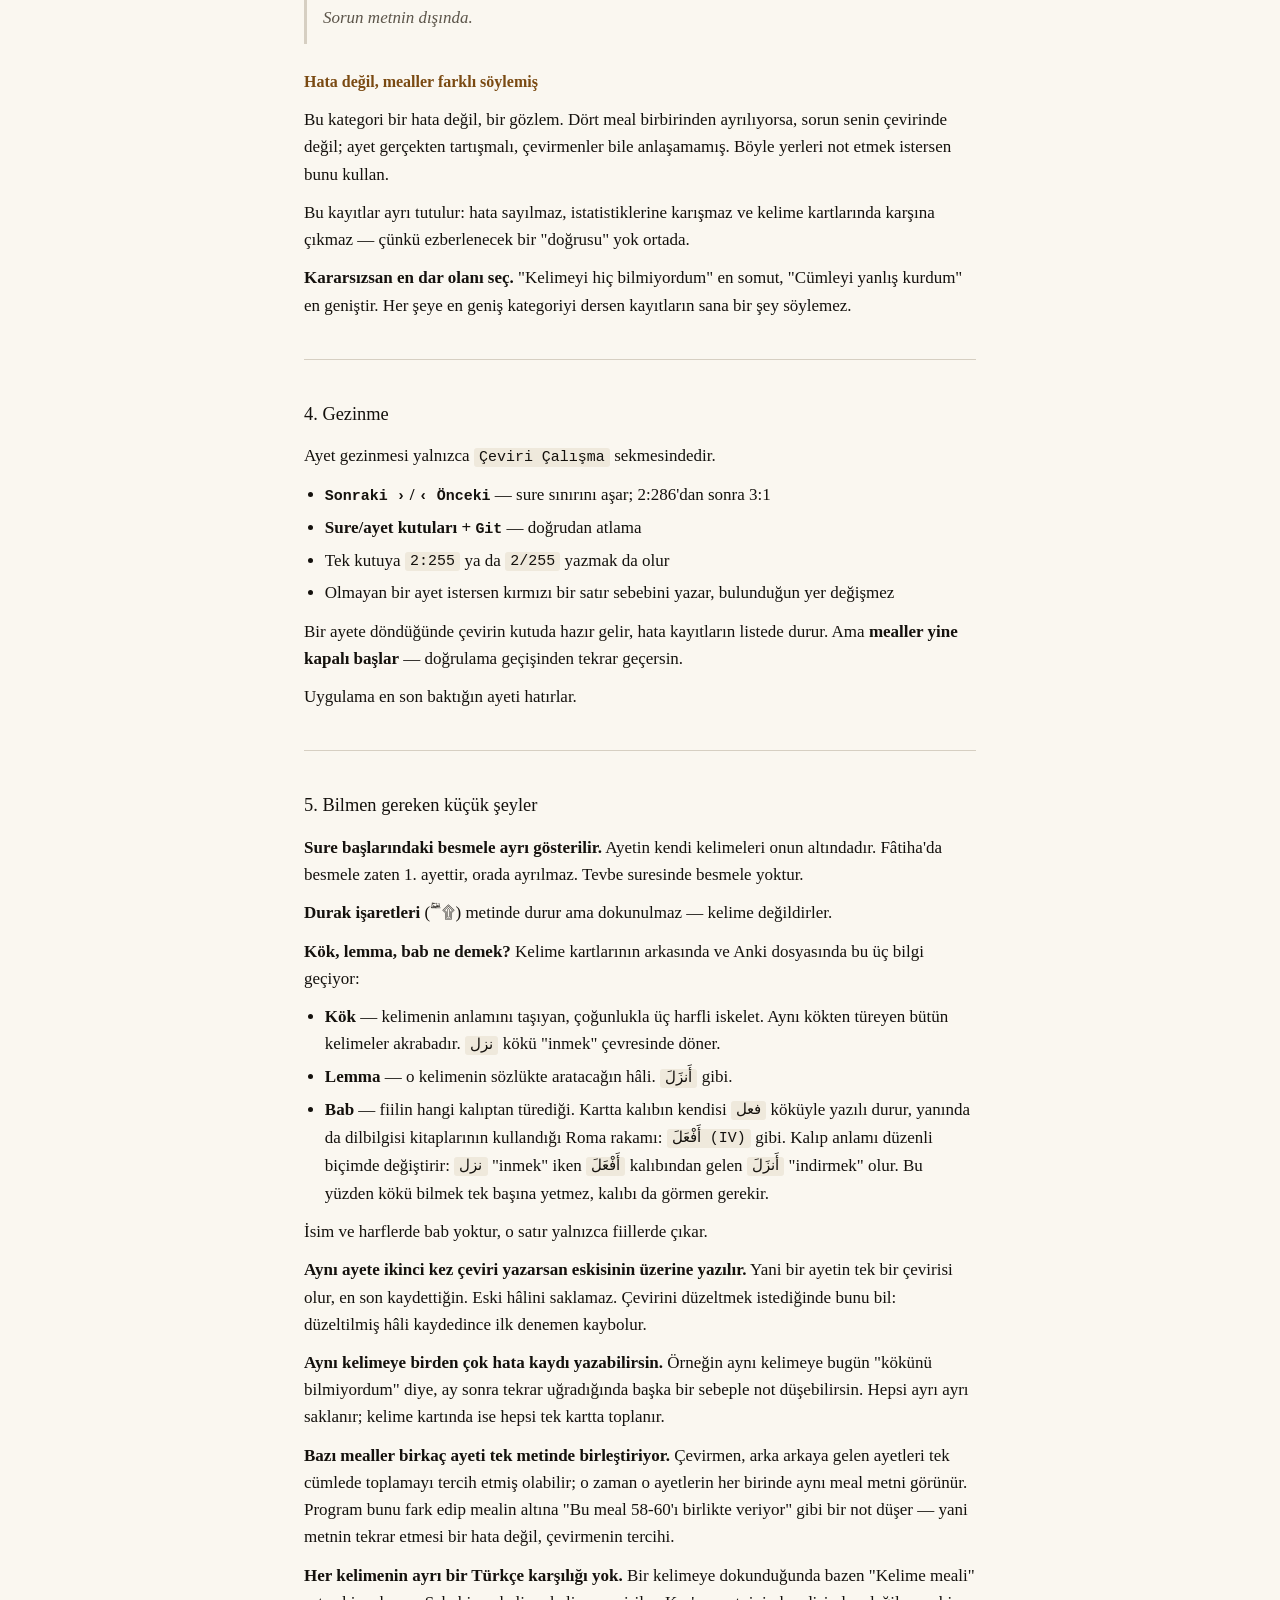
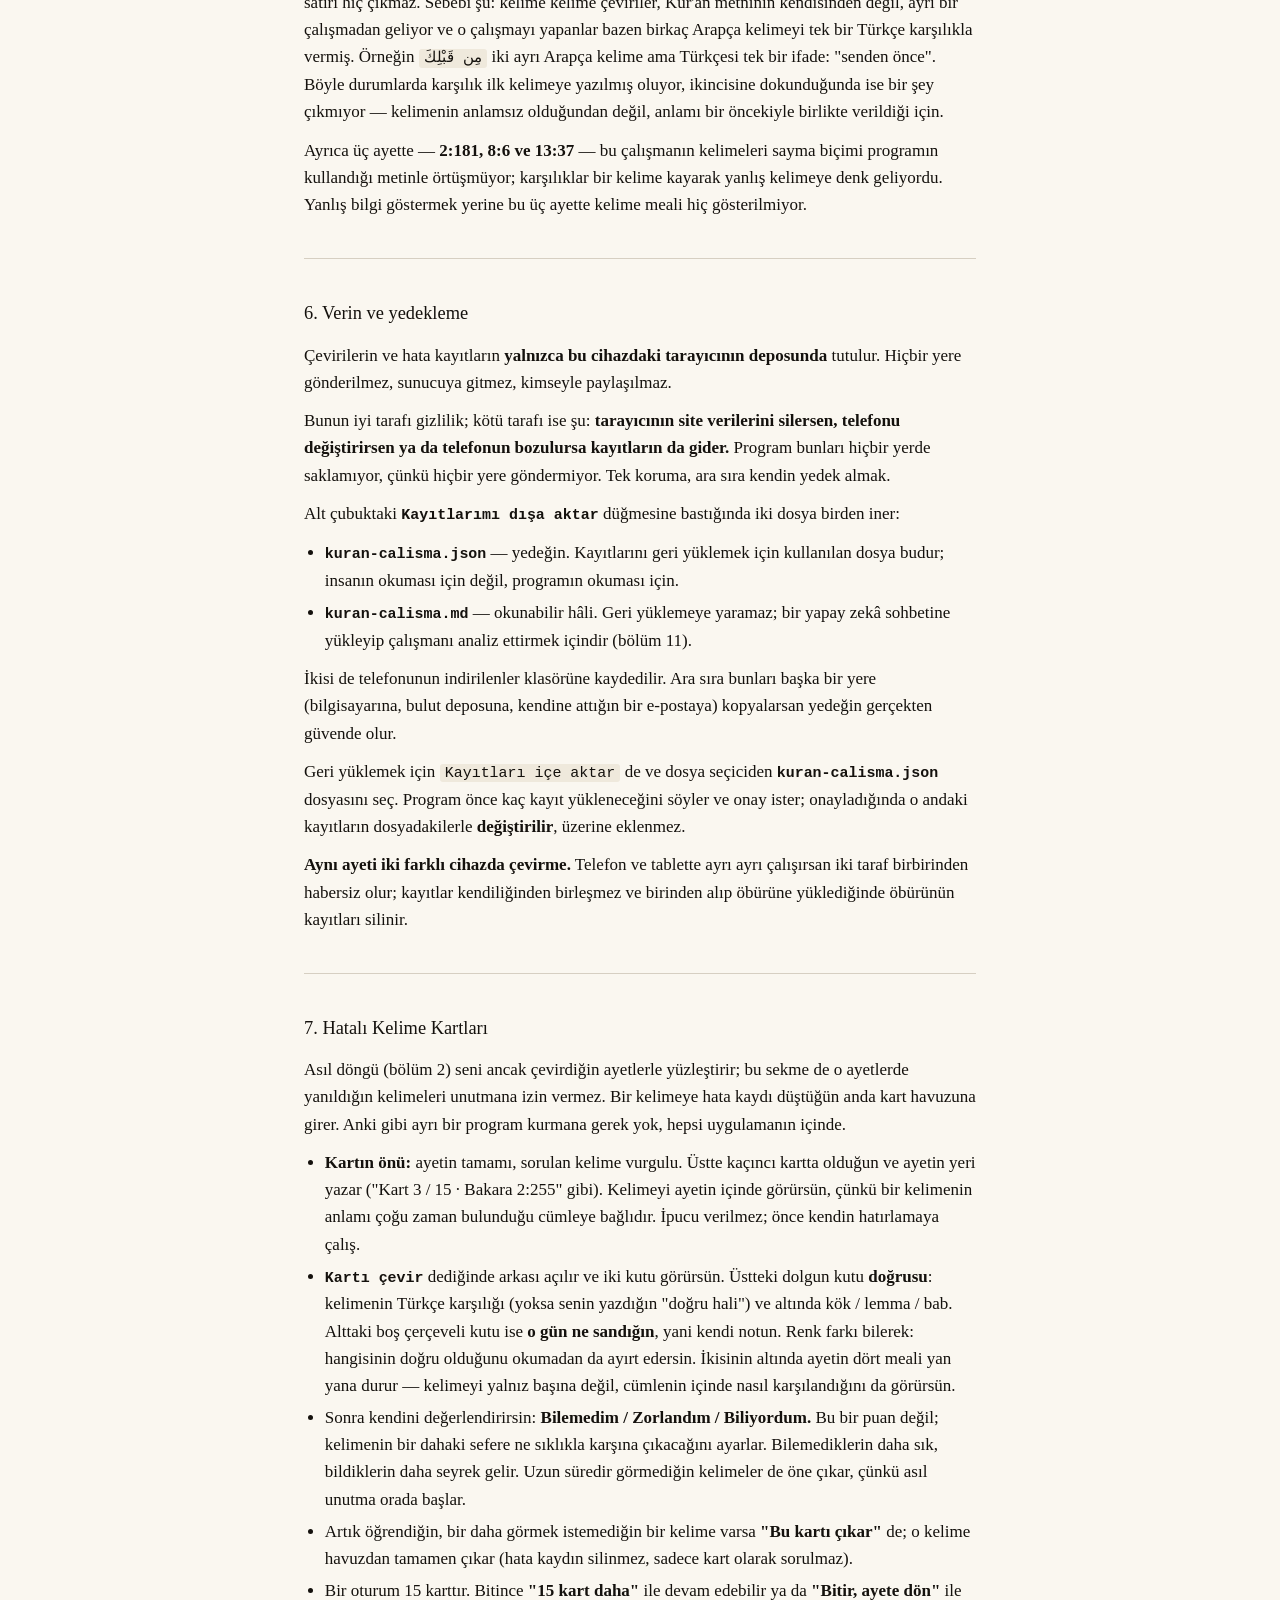
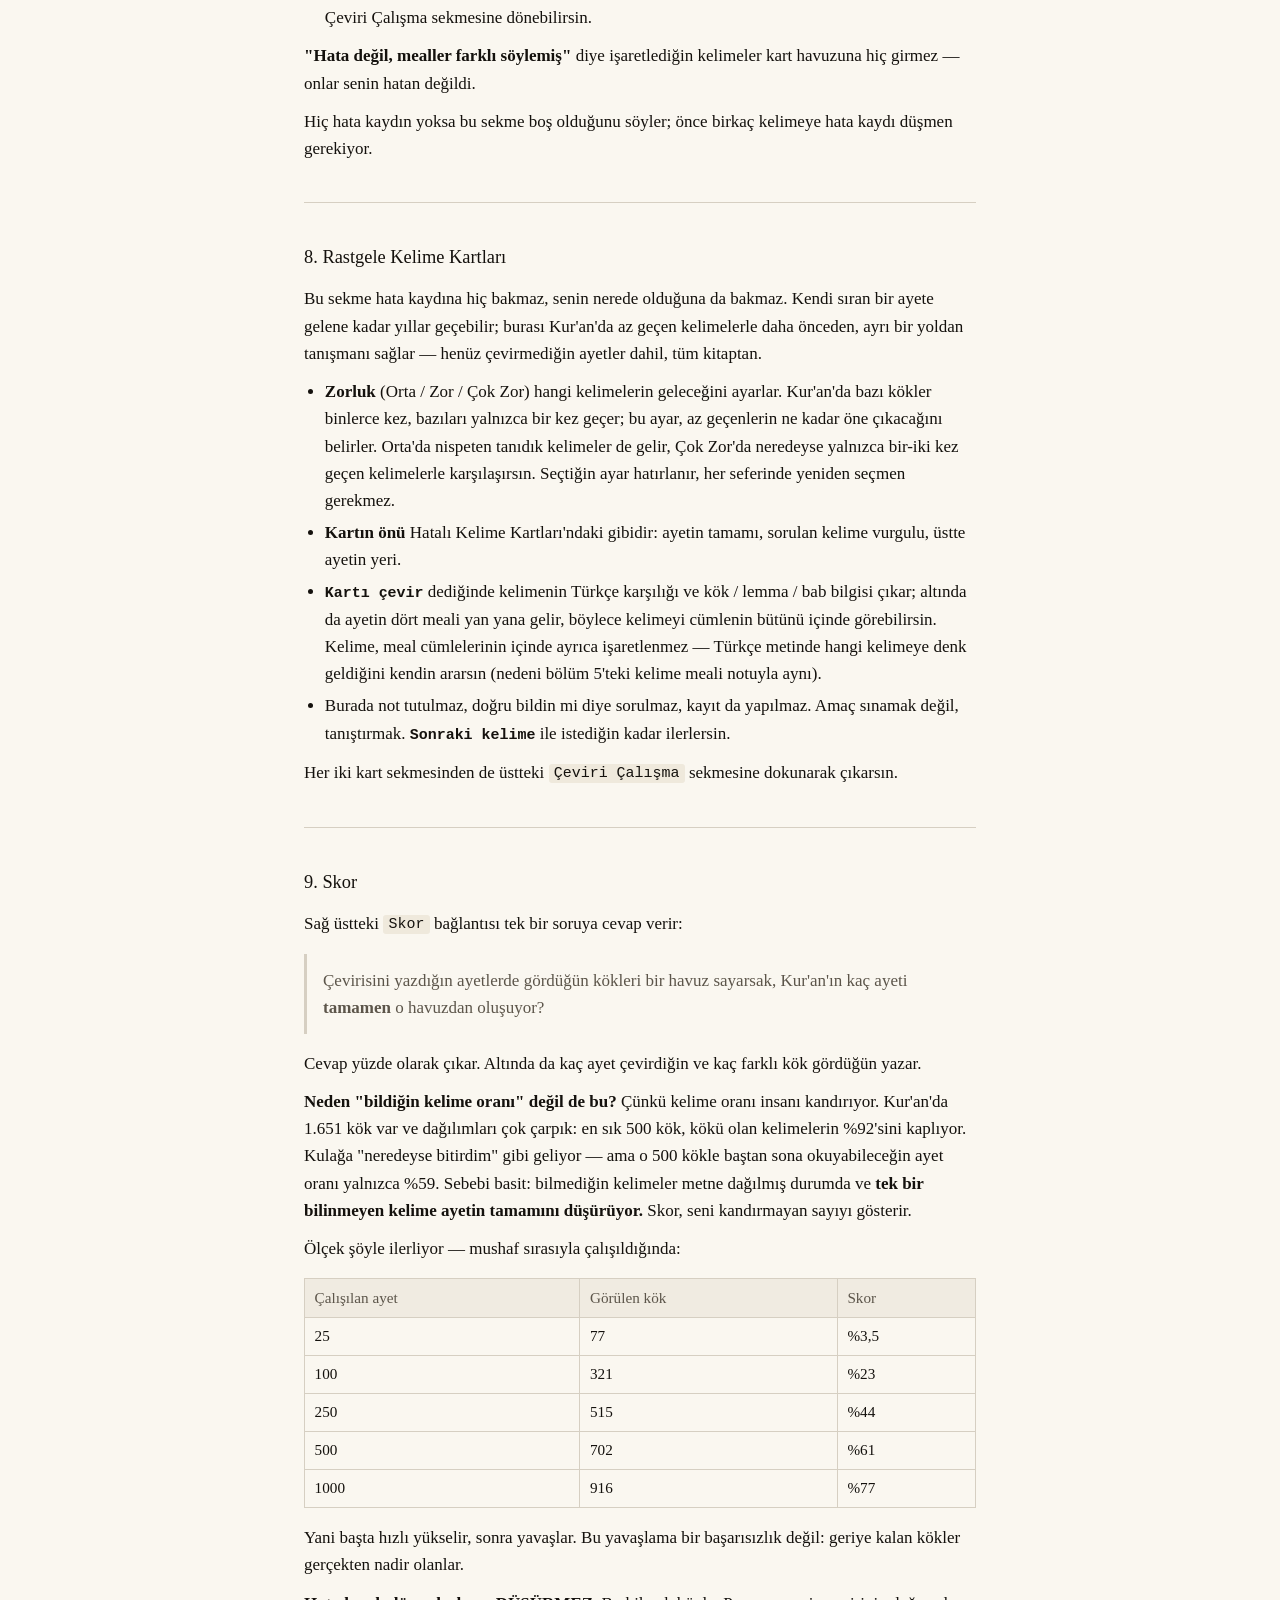
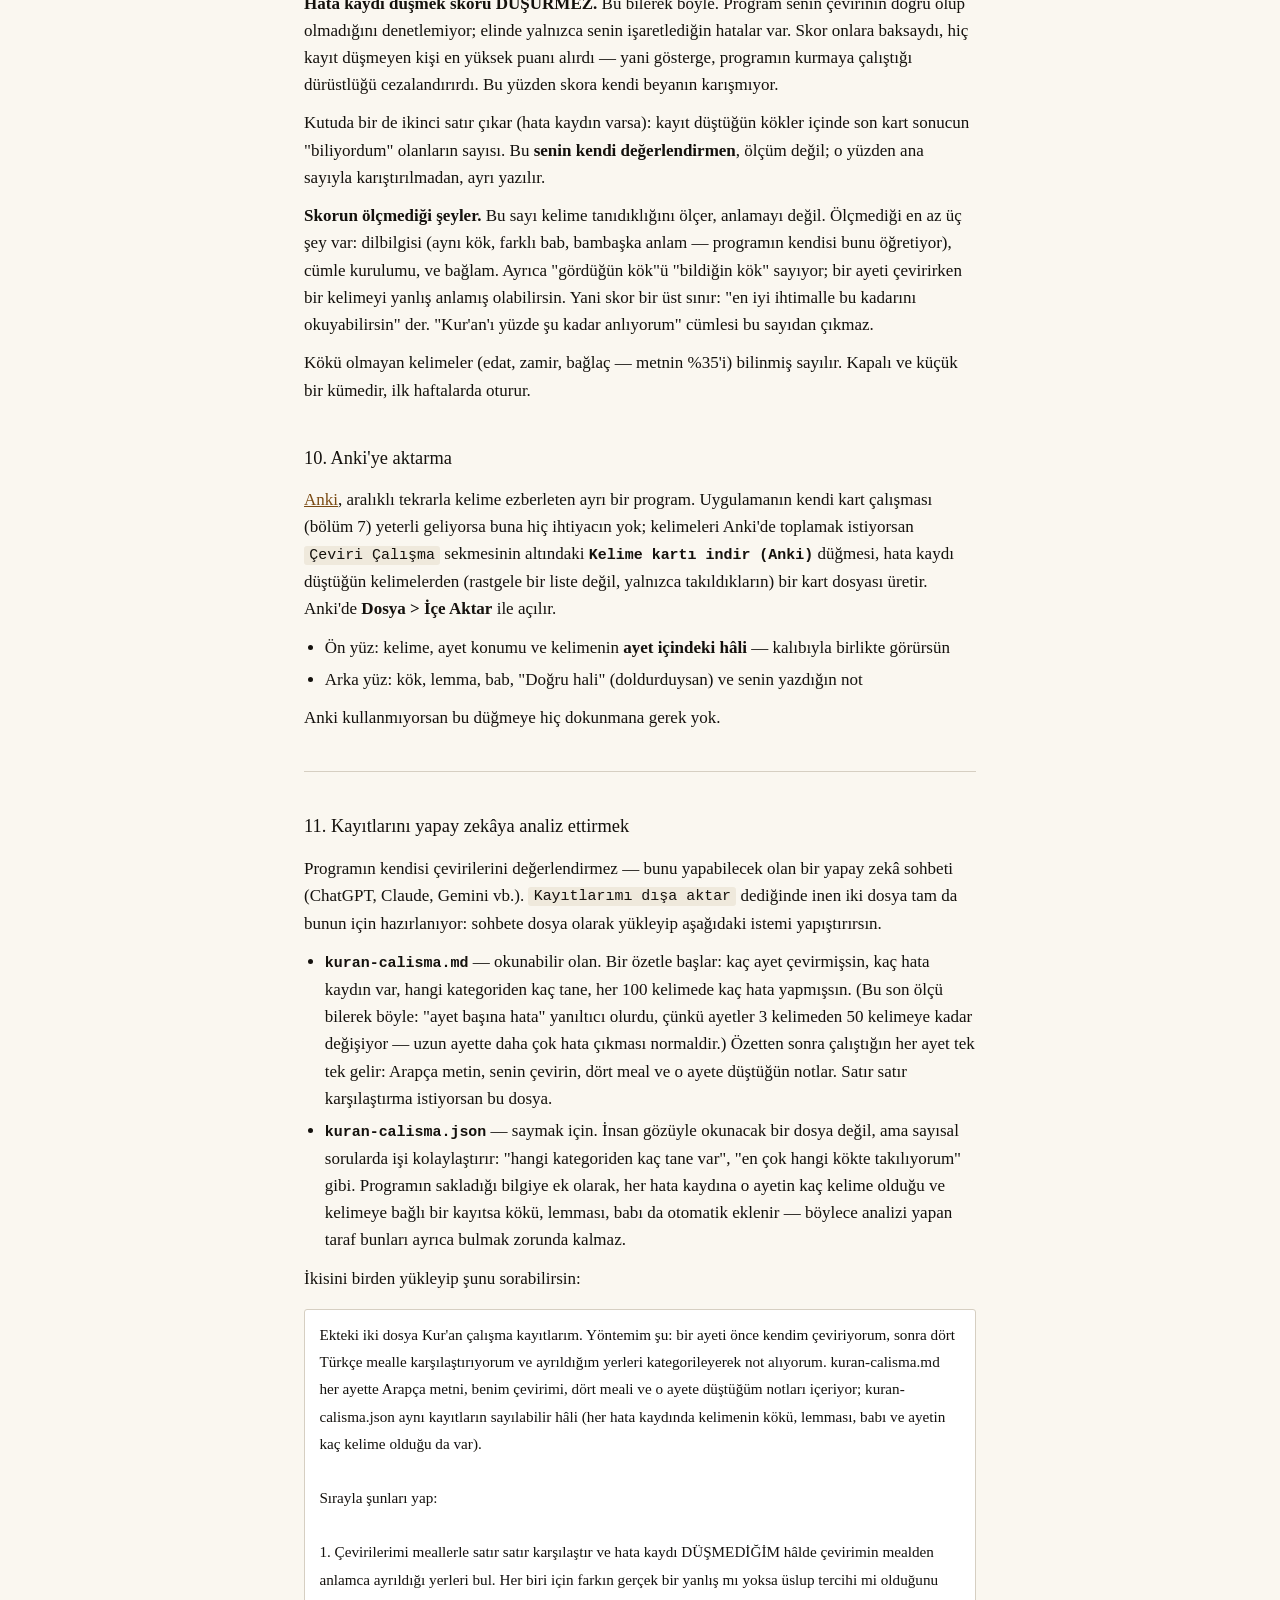
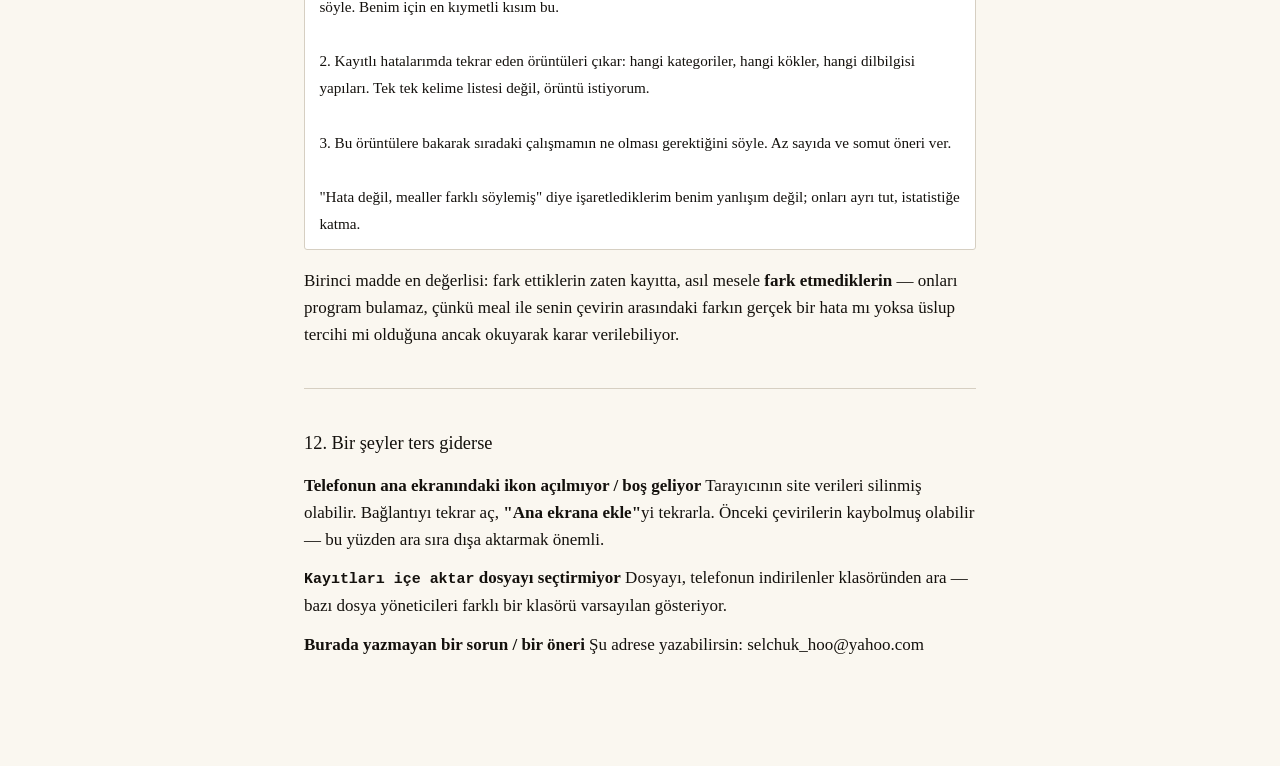
==== commit c6e082c2: "Yayınla" ====
--- a/yardim.html
+++ b/yardim.html
@@ -23,14 +23,14 @@
 <h2>1. Ekranlar</h2>
 <p>Hangi sekmedeysen o sekme koyu yazıyla ve altındaki çizgiyle işaretlenir; geçmek için üstteki adına dokunman yeterli. Kart sekmelerinde ayet gezinmesi (<code>‹ Önceki</code> / <code>Git</code> / <code>Sonraki ›</code>) görünmez, çünkü orada ayet ayet ilerlemiyorsun.</p>
 <p><strong>Çeviri Çalışma</strong> sekmesinin düzeni, yukarıdan aşağıya:</p>
-<p><strong>Sekme çubuğu</strong> — üç sekme ve sağında <code>Kılavuz</code> bağlantısı (bu sayfa). Hemen altındaki ayet gezinmesi — <code>‹ Önceki</code>, sure ile ayet kutuları, <code>Git</code>, <code>Sonraki ›</code> — yalnızca bu sekmede görünür.</p>
+<p><strong>Sekme çubuğu</strong> — üç sekme, sağ üstte de <code>Skor</code> ve <code>Kılavuz</code> (bu sayfa) bağlantıları. Hemen altındaki ayet gezinmesi — <code>‹ Önceki</code>, sure ile ayet kutuları, <code>Git</code>, <code>Sonraki ›</code> — yalnızca bu sekmede görünür.</p>
 <p><strong>Konum satırı</strong> — şu an hangi ayette olduğunu ve bulunduğun surenin kaç ayet içerdiğini söyler: &quot;Bakara (البقرة) — 2:255 / 286 ayet&quot; gibi.</p>
 <p><strong>Arapça metin</strong> — ayetin kendisi, büyük puntoyla ve sağdan sola. Kelimeler tek tek dokunulabilir: bir kelimeye dokunduğunda o kelime için hata kaydı formu açılır.</p>
 <p><strong>Kendi çevirin</strong> — ayeti kendi cümlelerinle yazdığın boş kutu, altında <code>Çeviriyi kaydet</code> düğmesi.</p>
 <p><strong>Doğrulama geçişi</strong> — çeviriyi kaydettiğin anda bu bölüm açılır ve mealleri görmeden önce seni bir kez daha düşündürür: bu ayette daha önce yanıldığın bir kelime varsa haber verir. Ne olduğu bölüm 2, Adım 4&#x27;te anlatılıyor.</p>
 <p><strong>Mealleri göster</strong> — dört meali yan yana açan düğme. Çevirini kaydedip doğrulama geçişini geçene kadar tıklanamaz durumdadır; kasıtlı böyle, çünkü mealleri erken görmek çalışmayı anlamsızlaştırır.</p>
 <p><strong>Bu ayetteki hata kayıtların</strong> — bu ayette daha önce kaydettiğin kelime notları burada listelenir. Hiç kaydın yoksa bu bölüm görünmez.</p>
-<p><strong>Alt çubuk</strong> — üç düğme: <code>Kayıtlarımı dışa aktar</code> (yedek almak ve analiz ettirmek için, bölüm 6 ve 10), <code>Kayıtları içe aktar</code> (yedeği geri yüklemek için) ve <code>Kelime kartı indir (Anki)</code> (bölüm 9).</p>
+<p><strong>Alt çubuk</strong> — üç düğme: <code>Kayıtlarımı dışa aktar</code> (yedek almak ve analiz ettirmek için, bölüm 6 ve 11), <code>Kayıtları içe aktar</code> (yedeği geri yüklemek için) ve <code>Kelime kartı indir (Anki)</code> (bölüm 10).</p>
 <hr>
 <h2>2. Çalışma döngüsü — Çeviri Çalışma sekmesi</h2>
 <h3>Adım 1 — Ayeti oku</h3>
@@ -108,7 +108,7 @@
 <p>Çevirilerin ve hata kayıtların <strong>yalnızca bu cihazdaki tarayıcının deposunda</strong> tutulur. Hiçbir yere gönderilmez, sunucuya gitmez, kimseyle paylaşılmaz.</p>
 <p>Bunun iyi tarafı gizlilik; kötü tarafı ise şu: <strong>tarayıcının site verilerini silersen, telefonu değiştirirsen ya da telefonun bozulursa kayıtların da gider.</strong> Program bunları hiçbir yerde saklamıyor, çünkü hiçbir yere göndermiyor. Tek koruma, ara sıra kendin yedek almak.</p>
 <p>Alt çubuktaki <strong><code>Kayıtlarımı dışa aktar</code></strong> düğmesine bastığında iki dosya birden iner:</p>
-<ul><li><strong><code>kuran-calisma.json</code></strong> — yedeğin. Kayıtlarını geri yüklemek için kullanılan dosya budur; insanın okuması için değil, programın okuması için.</li><li><strong><code>kuran-calisma.md</code></strong> — okunabilir hâli. Geri yüklemeye yaramaz; bir yapay zekâ sohbetine yükleyip çalışmanı analiz ettirmek içindir (bölüm 10).</li></ul>
+<ul><li><strong><code>kuran-calisma.json</code></strong> — yedeğin. Kayıtlarını geri yüklemek için kullanılan dosya budur; insanın okuması için değil, programın okuması için.</li><li><strong><code>kuran-calisma.md</code></strong> — okunabilir hâli. Geri yüklemeye yaramaz; bir yapay zekâ sohbetine yükleyip çalışmanı analiz ettirmek içindir (bölüm 11).</li></ul>
 <p>İkisi de telefonunun indirilenler klasörüne kaydedilir. Ara sıra bunları başka bir yere (bilgisayarına, bulut deposuna, kendine attığın bir e-postaya) kopyalarsan yedeğin gerçekten güvende olur.</p>
 <p>Geri yüklemek için <code>Kayıtları içe aktar</code> de ve dosya seçiciden <strong><code>kuran-calisma.json</code></strong> dosyasını seç. Program önce kaç kayıt yükleneceğini söyler ve onay ister; onayladığında o andaki kayıtların dosyadakilerle <strong>değiştirilir</strong>, üzerine eklenmez.</p>
 <p><strong>Aynı ayeti iki farklı cihazda çevirme.</strong> Telefon ve tablette ayrı ayrı çalışırsan iki taraf birbirinden habersiz olur; kayıtlar kendiliğinden birleşmez ve birinden alıp öbürüne yüklediğinde öbürünün kayıtları silinir.</p>
@@ -124,12 +124,24 @@
 <ul><li><strong>Zorluk</strong> (Orta / Zor / Çok Zor) hangi kelimelerin geleceğini ayarlar. Kur&#x27;an&#x27;da bazı kökler binlerce kez, bazıları yalnızca bir kez geçer; bu ayar, az geçenlerin ne kadar öne çıkacağını belirler. Orta&#x27;da nispeten tanıdık kelimeler de gelir, Çok Zor&#x27;da neredeyse yalnızca bir-iki kez geçen kelimelerle karşılaşırsın. Seçtiğin ayar hatırlanır, her seferinde yeniden seçmen gerekmez.</li><li><strong>Kartın önü</strong> Hatalı Kelime Kartları&#x27;ndaki gibidir: ayetin tamamı, sorulan kelime vurgulu, üstte ayetin yeri.</li><li><strong><code>Kartı çevir</code></strong> dediğinde kelimenin Türkçe karşılığı ve kök / lemma / bab bilgisi çıkar; altında da ayetin dört meali yan yana gelir, böylece kelimeyi cümlenin bütünü içinde görebilirsin. Kelime, meal cümlelerinin içinde ayrıca işaretlenmez — Türkçe metinde hangi kelimeye denk geldiğini kendin ararsın (nedeni bölüm 5&#x27;teki kelime meali notuyla aynı).</li><li>Burada not tutulmaz, doğru bildin mi diye sorulmaz, kayıt da yapılmaz. Amaç sınamak değil, tanıştırmak. <strong><code>Sonraki kelime</code></strong> ile istediğin kadar ilerlersin.</li></ul>
 <p>Her iki kart sekmesinden de üstteki <code>Çeviri Çalışma</code> sekmesine dokunarak çıkarsın.</p>
 <hr>
-<h2>9. Anki&#x27;ye aktarma</h2>
+<h2>9. Skor</h2>
+<p>Sağ üstteki <code>Skor</code> bağlantısı tek bir soruya cevap verir:</p>
+<blockquote><p>Çevirisini yazdığın ayetlerde gördüğün kökleri bir havuz sayarsak, Kur&#x27;an&#x27;ın kaç ayeti <strong>tamamen</strong> o havuzdan oluşuyor?</p></blockquote>
+<p>Cevap yüzde olarak çıkar. Altında da kaç ayet çevirdiğin ve kaç farklı kök gördüğün yazar.</p>
+<p><strong>Neden &quot;bildiğin kelime oranı&quot; değil de bu?</strong> Çünkü kelime oranı insanı kandırıyor. Kur&#x27;an&#x27;da 1.651 kök var ve dağılımları çok çarpık: en sık 500 kök, kökü olan kelimelerin %92&#x27;sini kaplıyor. Kulağa &quot;neredeyse bitirdim&quot; gibi geliyor — ama o 500 kökle baştan sona okuyabileceğin ayet oranı yalnızca %59. Sebebi basit: bilmediğin kelimeler metne dağılmış durumda ve <strong>tek bir bilinmeyen kelime ayetin tamamını düşürüyor.</strong> Skor, seni kandırmayan sayıyı gösterir.</p>
+<p>Ölçek şöyle ilerliyor — mushaf sırasıyla çalışıldığında:</p>
+<table><thead><tr><th>Çalışılan ayet</th><th>Görülen kök</th><th>Skor</th></tr></thead><tbody><tr><td>25</td><td>77</td><td>%3,5</td></tr><tr><td>100</td><td>321</td><td>%23</td></tr><tr><td>250</td><td>515</td><td>%44</td></tr><tr><td>500</td><td>702</td><td>%61</td></tr><tr><td>1000</td><td>916</td><td>%77</td></tr></tbody></table>
+<p>Yani başta hızlı yükselir, sonra yavaşlar. Bu yavaşlama bir başarısızlık değil: geriye kalan kökler gerçekten nadir olanlar.</p>
+<p><strong>Hata kaydı düşmek skoru DÜŞÜRMEZ.</strong> Bu bilerek böyle. Program senin çevirinin doğru olup olmadığını denetlemiyor; elinde yalnızca senin işaretlediğin hatalar var. Skor onlara baksaydı, hiç kayıt düşmeyen kişi en yüksek puanı alırdı — yani gösterge, programın kurmaya çalıştığı dürüstlüğü cezalandırırdı. Bu yüzden skora kendi beyanın karışmıyor.</p>
+<p>Kutuda bir de ikinci satır çıkar (hata kaydın varsa): kayıt düştüğün kökler içinde son kart sonucun &quot;biliyordum&quot; olanların sayısı. Bu <strong>senin kendi değerlendirmen</strong>, ölçüm değil; o yüzden ana sayıyla karıştırılmadan, ayrı yazılır.</p>
+<p><strong>Skorun ölçmediği şeyler.</strong> Bu sayı kelime tanıdıklığını ölçer, anlamayı değil. Ölçmediği en az üç şey var: dilbilgisi (aynı kök, farklı bab, bambaşka anlam — programın kendisi bunu öğretiyor), cümle kurulumu, ve bağlam. Ayrıca &quot;gördüğün kök&quot;ü &quot;bildiğin kök&quot; sayıyor; bir ayeti çevirirken bir kelimeyi yanlış anlamış olabilirsin. Yani skor bir üst sınır: &quot;en iyi ihtimalle bu kadarını okuyabilirsin&quot; der. &quot;Kur&#x27;an&#x27;ı yüzde şu kadar anlıyorum&quot; cümlesi bu sayıdan çıkmaz.</p>
+<p>Kökü olmayan kelimeler (edat, zamir, bağlaç — metnin %35&#x27;i) bilinmiş sayılır. Kapalı ve küçük bir kümedir, ilk haftalarda oturur.</p>
+<h2>10. Anki&#x27;ye aktarma</h2>
 <p><a href="https://apps.ankiweb.net">Anki</a>, aralıklı tekrarla kelime ezberleten ayrı bir program. Uygulamanın kendi kart çalışması (bölüm 7) yeterli geliyorsa buna hiç ihtiyacın yok; kelimeleri Anki&#x27;de toplamak istiyorsan <code>Çeviri Çalışma</code> sekmesinin altındaki <strong><code>Kelime kartı indir (Anki)</code></strong> düğmesi, hata kaydı düştüğün kelimelerden (rastgele bir liste değil, yalnızca takıldıkların) bir kart dosyası üretir. Anki&#x27;de <strong>Dosya &gt; İçe Aktar</strong> ile açılır.</p>
 <ul><li>Ön yüz: kelime, ayet konumu ve kelimenin <strong>ayet içindeki hâli</strong> — kalıbıyla birlikte görürsün</li><li>Arka yüz: kök, lemma, bab, &quot;Doğru hali&quot; (doldurduysan) ve senin yazdığın not</li></ul>
 <p>Anki kullanmıyorsan bu düğmeye hiç dokunmana gerek yok.</p>
 <hr>
-<h2>10. Kayıtlarını yapay zekâya analiz ettirmek</h2>
+<h2>11. Kayıtlarını yapay zekâya analiz ettirmek</h2>
 <p>Programın kendisi çevirilerini değerlendirmez — bunu yapabilecek olan bir yapay zekâ sohbeti (ChatGPT, Claude, Gemini vb.). <code>Kayıtlarımı dışa aktar</code> dediğinde inen iki dosya tam da bunun için hazırlanıyor: sohbete dosya olarak yükleyip aşağıdaki istemi yapıştırırsın.</p>
 <ul><li><strong><code>kuran-calisma.md</code></strong> — okunabilir olan. Bir özetle başlar: kaç ayet çevirmişsin, kaç hata kaydın var, hangi kategoriden kaç tane, her 100 kelimede kaç hata yapmışsın. (Bu son ölçü bilerek böyle: &quot;ayet başına hata&quot; yanıltıcı olurdu, çünkü ayetler 3 kelimeden 50 kelimeye kadar değişiyor — uzun ayette daha çok hata çıkması normaldir.) Özetten sonra çalıştığın her ayet tek tek gelir: Arapça metin, senin çevirin, dört meal ve o ayete düştüğün notlar. Satır satır karşılaştırma istiyorsan bu dosya.</li><li><strong><code>kuran-calisma.json</code></strong> — saymak için. İnsan gözüyle okunacak bir dosya değil, ama sayısal sorularda işi kolaylaştırır: &quot;hangi kategoriden kaç tane var&quot;, &quot;en çok hangi kökte takılıyorum&quot; gibi. Programın sakladığı bilgiye ek olarak, her hata kaydına o ayetin kaç kelime olduğu ve kelimeye bağlı bir kayıtsa kökü, lemması, babı da otomatik eklenir — böylece analizi yapan taraf bunları ayrıca bulmak zorunda kalmaz.</li></ul>
 <p>İkisini birden yükleyip şunu sorabilirsin:</p>
@@ -146,7 +158,7 @@
 &quot;Hata değil, mealler farklı söylemiş&quot; diye işaretlediklerim benim yanlışım değil; onları ayrı tut, istatistiğe katma.</code></pre>
 <p>Birinci madde en değerlisi: fark ettiklerin zaten kayıtta, asıl mesele <strong>fark etmediklerin</strong> — onları program bulamaz, çünkü meal ile senin çevirin arasındaki farkın gerçek bir hata mı yoksa üslup tercihi mi olduğuna ancak okuyarak karar verilebiliyor.</p>
 <hr>
-<h2>11. Bir şeyler ters giderse</h2>
+<h2>12. Bir şeyler ters giderse</h2>
 <p><strong>Telefonun ana ekranındaki ikon açılmıyor / boş geliyor</strong> Tarayıcının site verileri silinmiş olabilir. Bağlantıyı tekrar aç, <strong>&quot;Ana ekrana ekle&quot;</strong>yi tekrarla. Önceki çevirilerin kaybolmuş olabilir — bu yüzden ara sıra dışa aktarmak önemli.</p>
 <p><strong><code>Kayıtları içe aktar</code> dosyayı seçtirmiyor</strong> Dosyayı, telefonun indirilenler klasöründen ara — bazı dosya yöneticileri farklı bir klasörü varsayılan gösteriyor.</p>
 <p><strong>Burada yazmayan bir sorun / bir öneri</strong> Şu adrese yazabilirsin: selchuk_hoo@yahoo.com</p>
--- a/style.css
+++ b/style.css
@@ -102,7 +102,25 @@
   border-bottom: 1px solid var(--cizgi);
 }
 
-.sekmeler-satir .yardim-link { padding: 0.3rem 0; align-self: flex-end; }
+.sekmeler-satir .yan-baglantilar {
+  align-self: flex-end;
+  display: flex;
+  gap: 1rem;
+}
+
+.sekmeler-satir .yardim-link { padding: 0.3rem 0; }
+
+/* Skor bir düğme ama Kılavuz bağlantısıyla aynı görünmeli: düğmenin
+   çerçevesi, zemini ve iç boşluğu sıfırlanıyor. */
+#skor-ac {
+  border: none;
+  background: none;
+  border-radius: 0;
+  font-size: 0.9rem;
+  min-height: 0;
+}
+
+#skor-ac:hover:not(:disabled) { color: var(--vurgu); border-color: transparent; }
 
 /* Yatay kaydırma DEĞİL sarma: telefonda üç etiket (toplam ~433px) tek
    satıra sığmıyordu ve üçüncü sekme kaydırma kabının içinde tamamen
@@ -176,6 +194,13 @@
   font-size: 0.9rem;
   line-height: 1.5;
   word-break: break-word;
+}
+
+/* "Hâlâ yükleniyor" notu hata DEĞİL: kırmızı zemin yerine nötr. */
+#js-hata.bekliyor {
+  background: #f2efe9;
+  color: var(--soluk);
+  border: 1px solid var(--cizgi);
 }
 
 .gezinme-hata {
@@ -541,7 +566,7 @@
 }
 
 .alt-bilgi p { margin: 0; }
-.alt-bilgi .surum-satiri { margin-bottom: 0.25rem; }
+.alt-bilgi .surum-satiri { margin-bottom: 0.25rem; cursor: pointer; }
 .alt-bilgi a { color: var(--soluk); }
 .alt-bilgi a:hover { color: var(--vurgu); }
 
@@ -557,7 +582,36 @@
 
 dialog::backdrop { background: rgba(20, 17, 13, 0.45); }
 
+/* Kutu içindeki bağlantılar da sayfanın geri kalanıyla aynı renkte
+   olsun; varsayılan mavi bu paletin içinde yabancı duruyor. */
+dialog a { color: var(--vurgu); }
+
 dialog h2 { margin-top: 0; }
+
+/* --- skor kutusu --- */
+
+.skor-buyuk {
+  margin: 0.3rem 0 0.2rem;
+  display: flex;
+  align-items: baseline;
+  flex-wrap: wrap;
+  gap: 0 0.5rem;
+}
+
+.skor-buyuk strong {
+  font-size: 2.4rem;
+  line-height: 1.1;
+  color: var(--vurgu);
+}
+
+.skor-buyuk span { color: var(--soluk); font-size: 0.95rem; }
+
+.skor-liste {
+  margin: 0.9rem 0;
+  padding-left: 1.2rem;
+  font-size: 0.9rem;
+  line-height: 1.7;
+}
 dialog textarea { width: 100%; font-family: ui-monospace, Menlo, monospace;
                   font-size: 0.8rem; }
 dialog p { font-size: 0.95rem; }
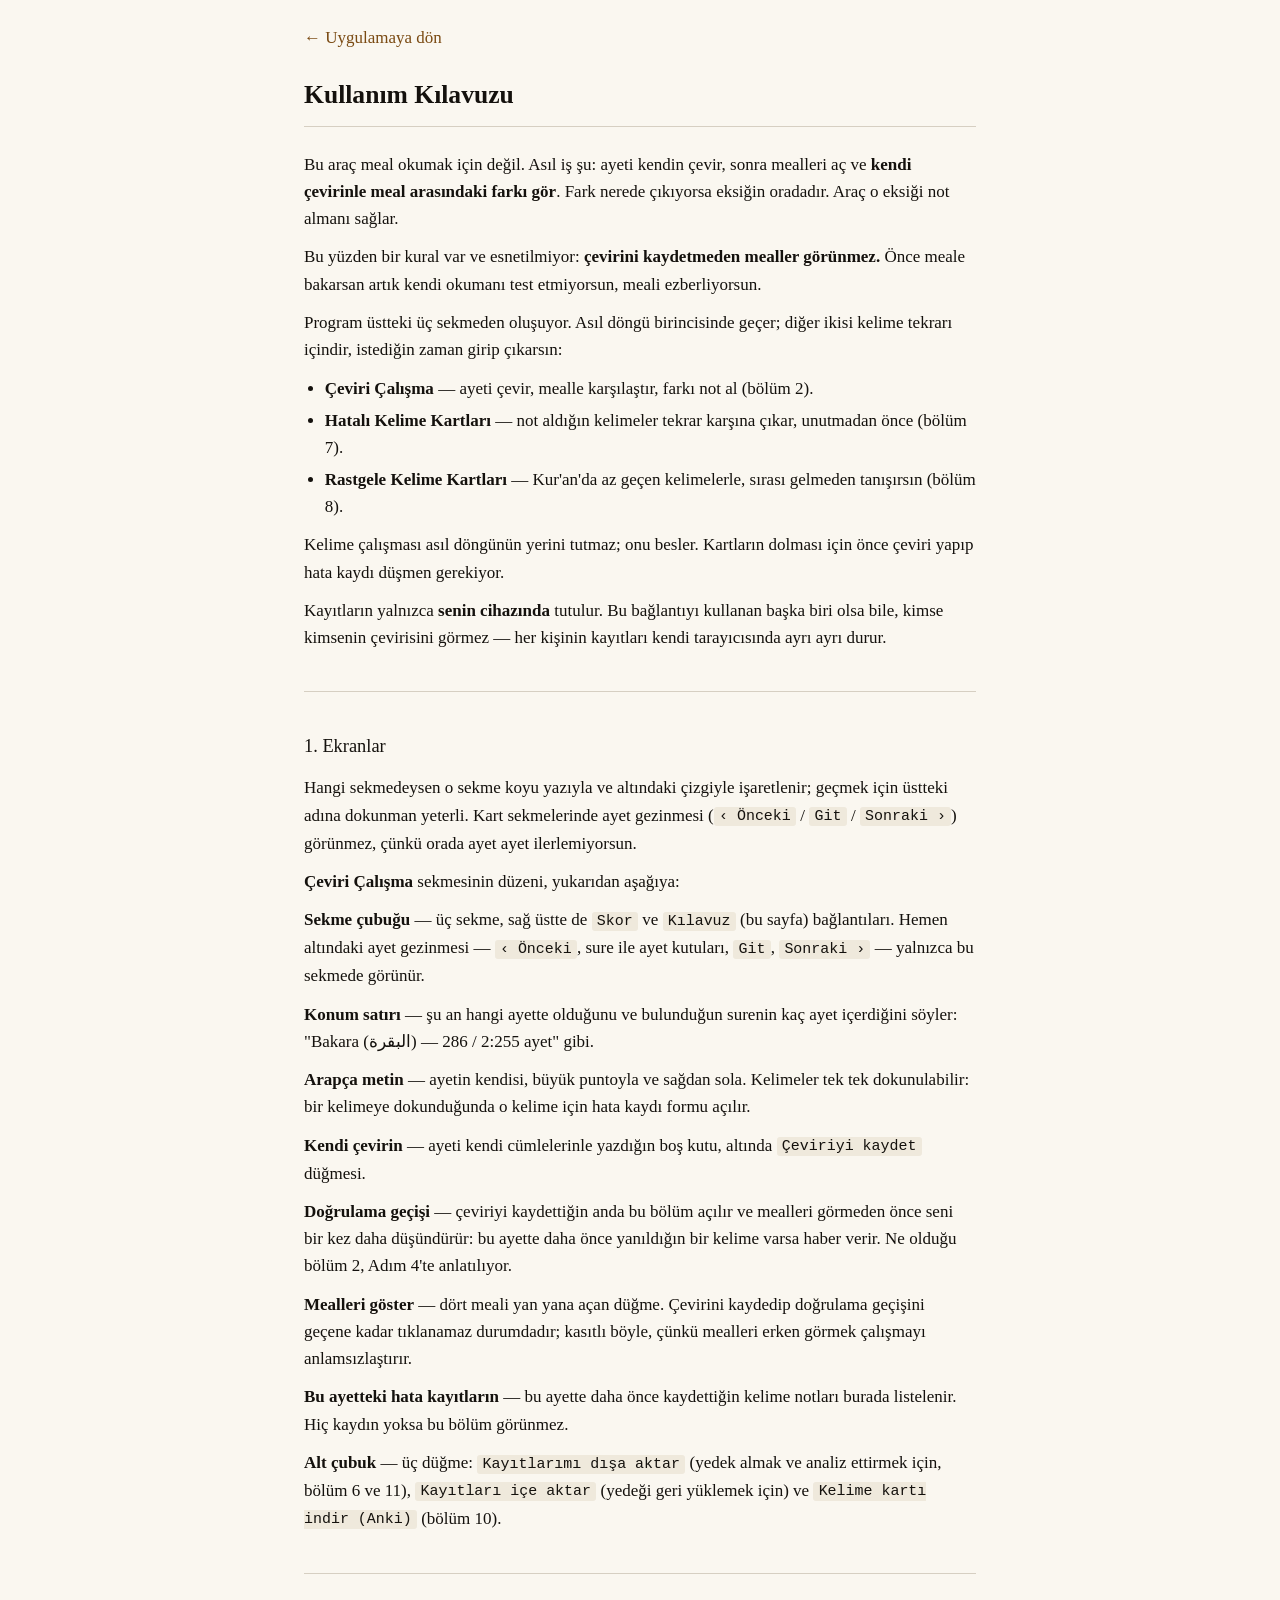
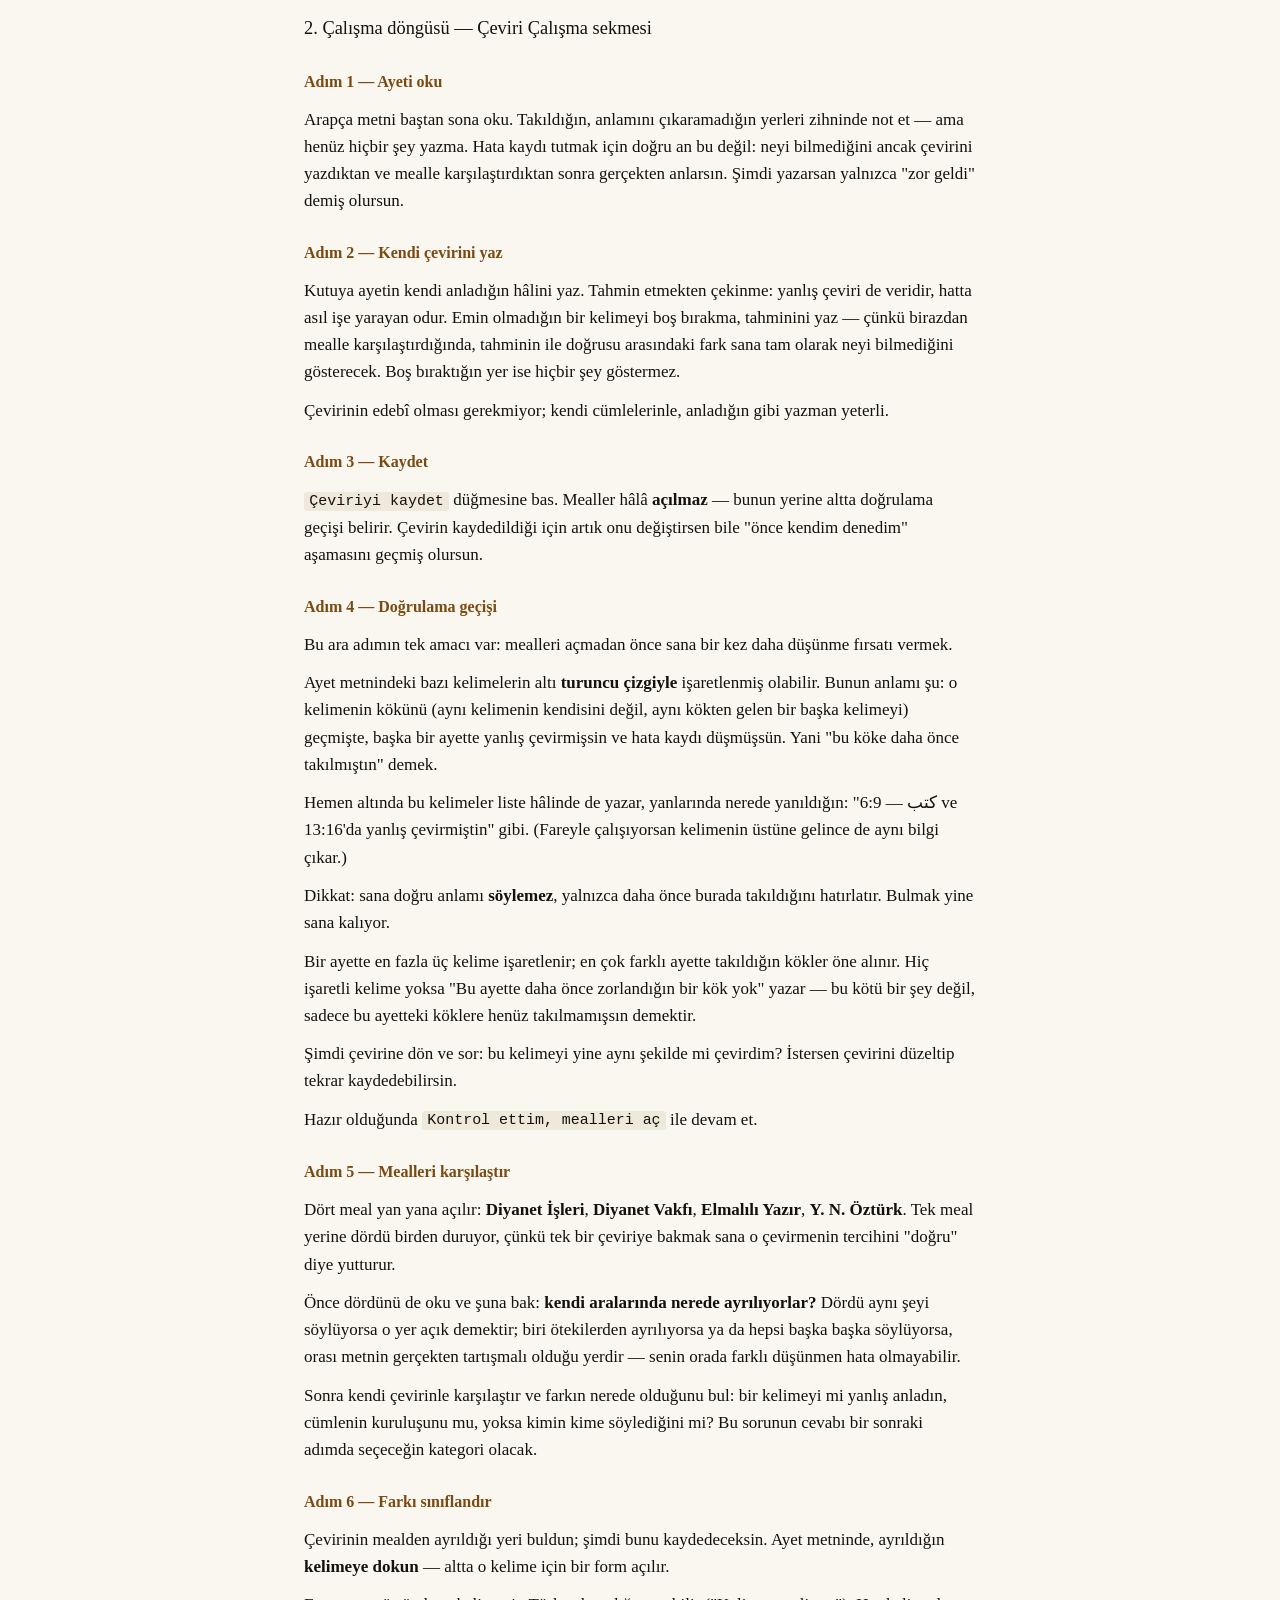
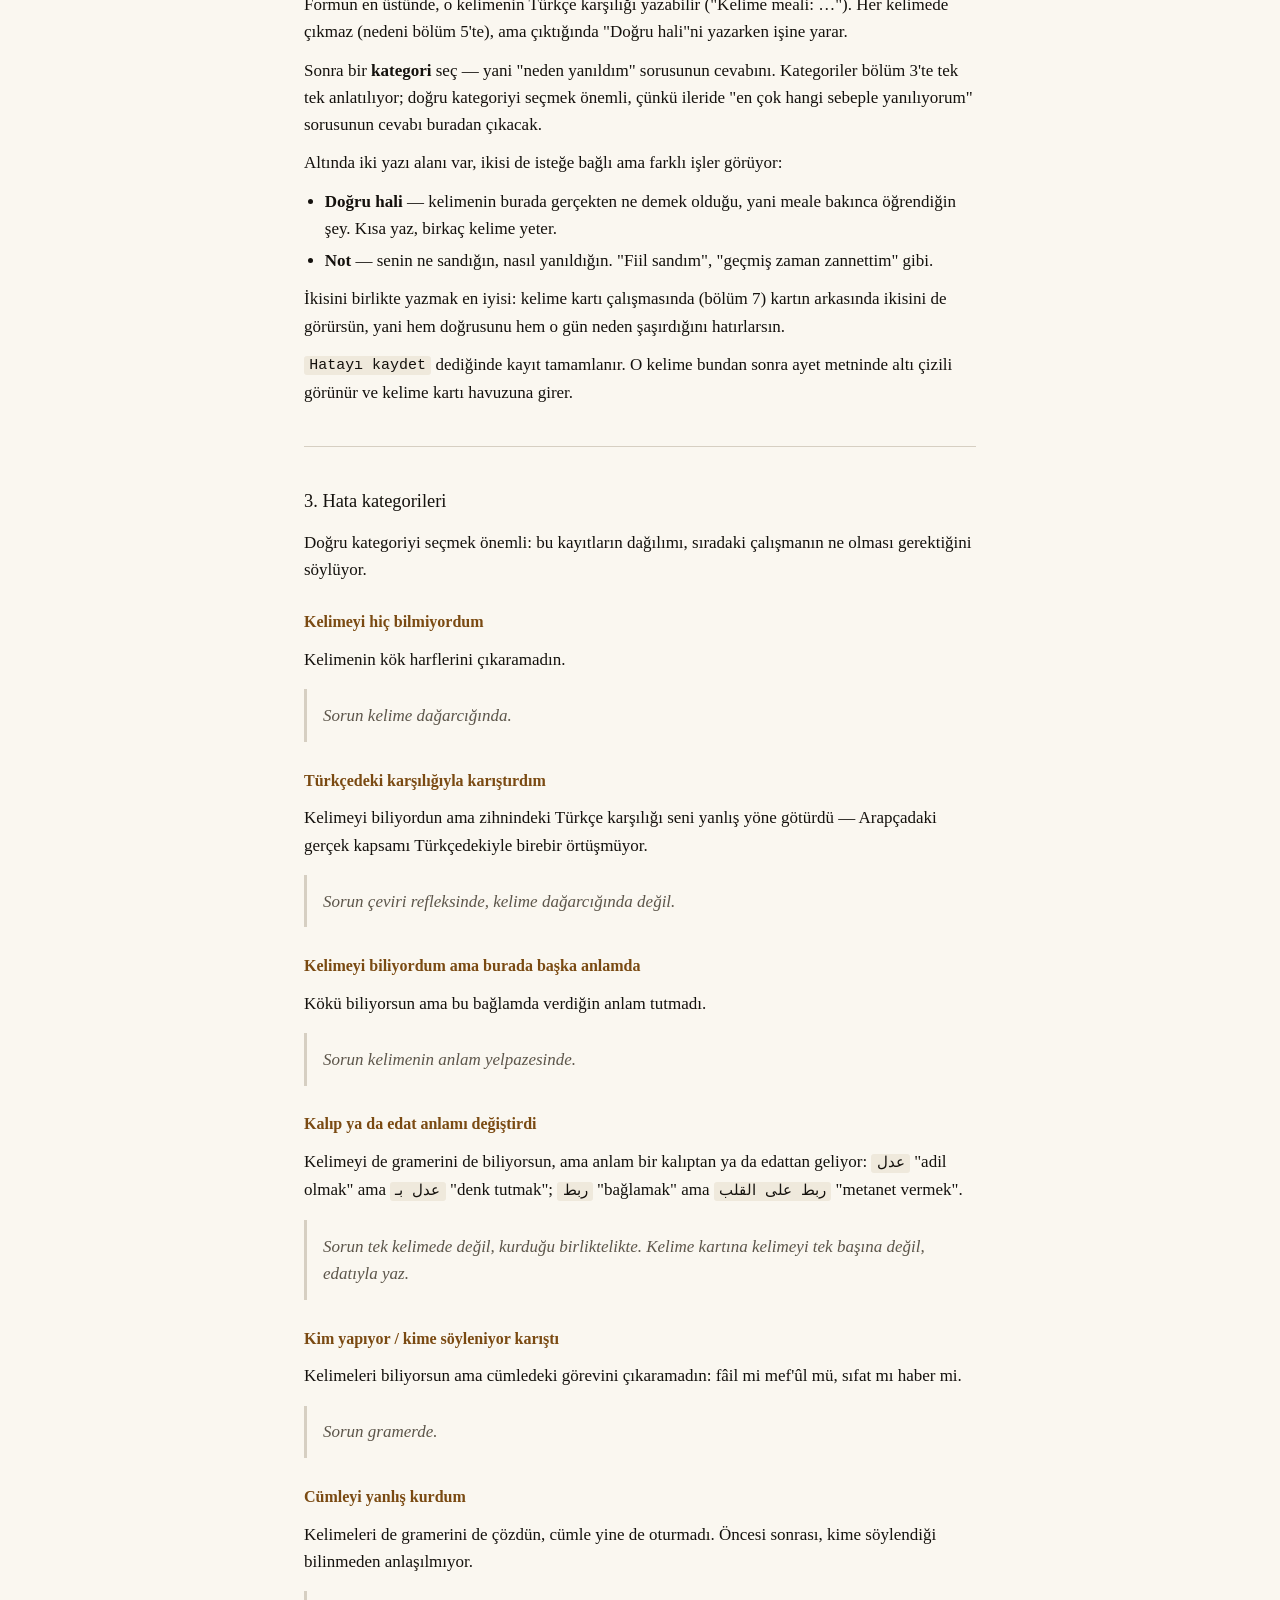
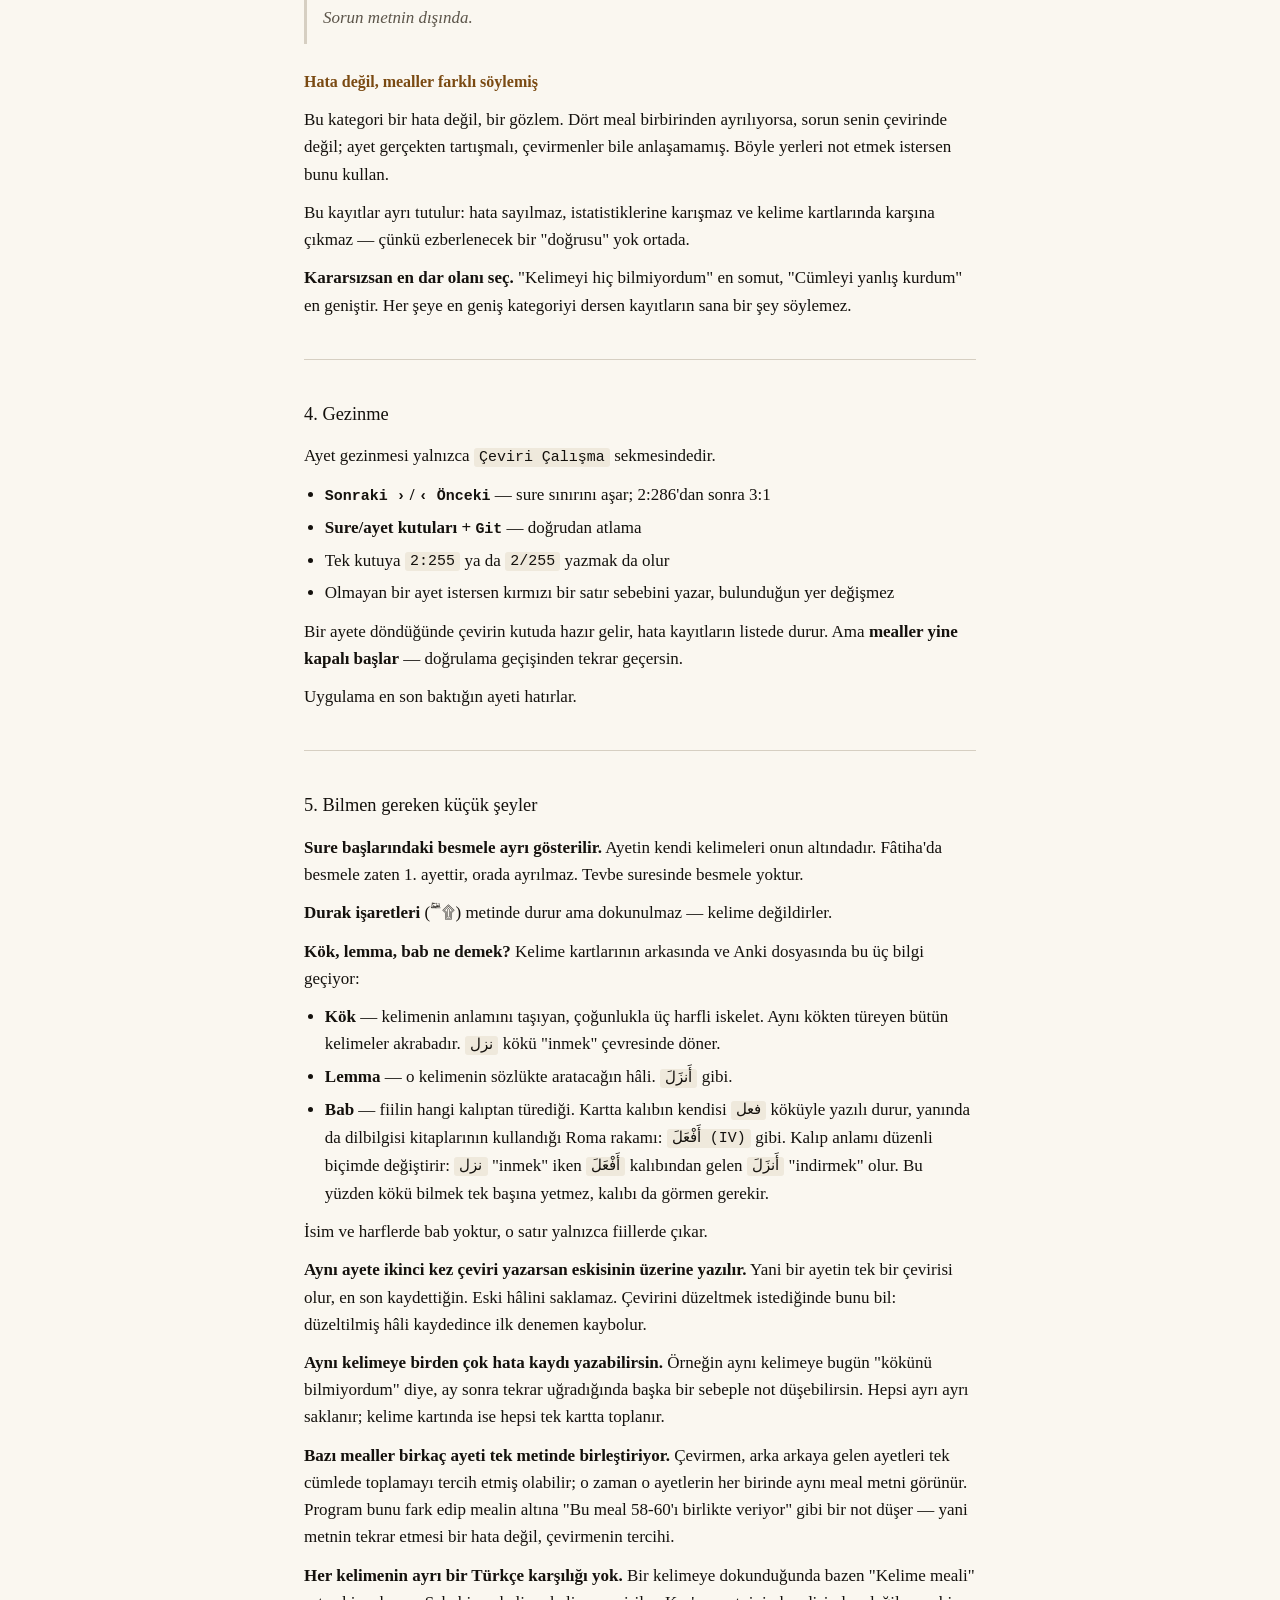
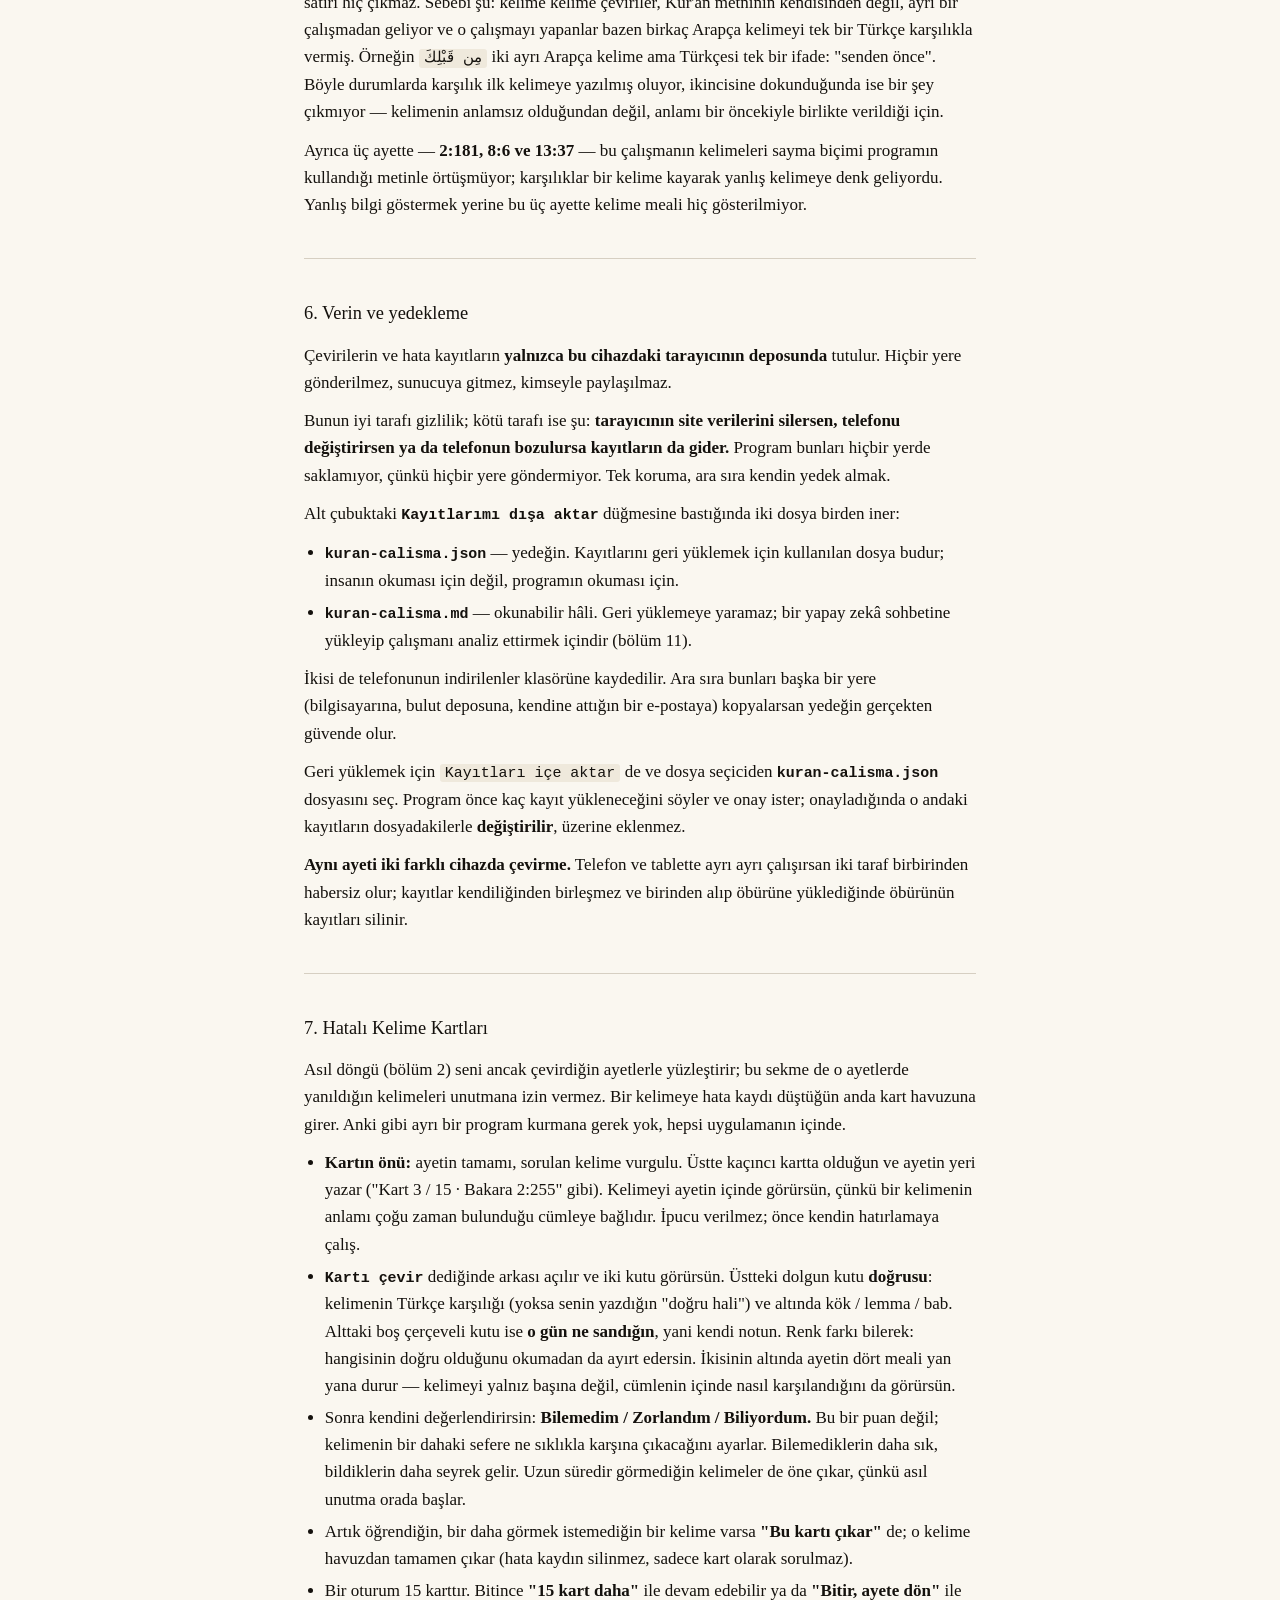
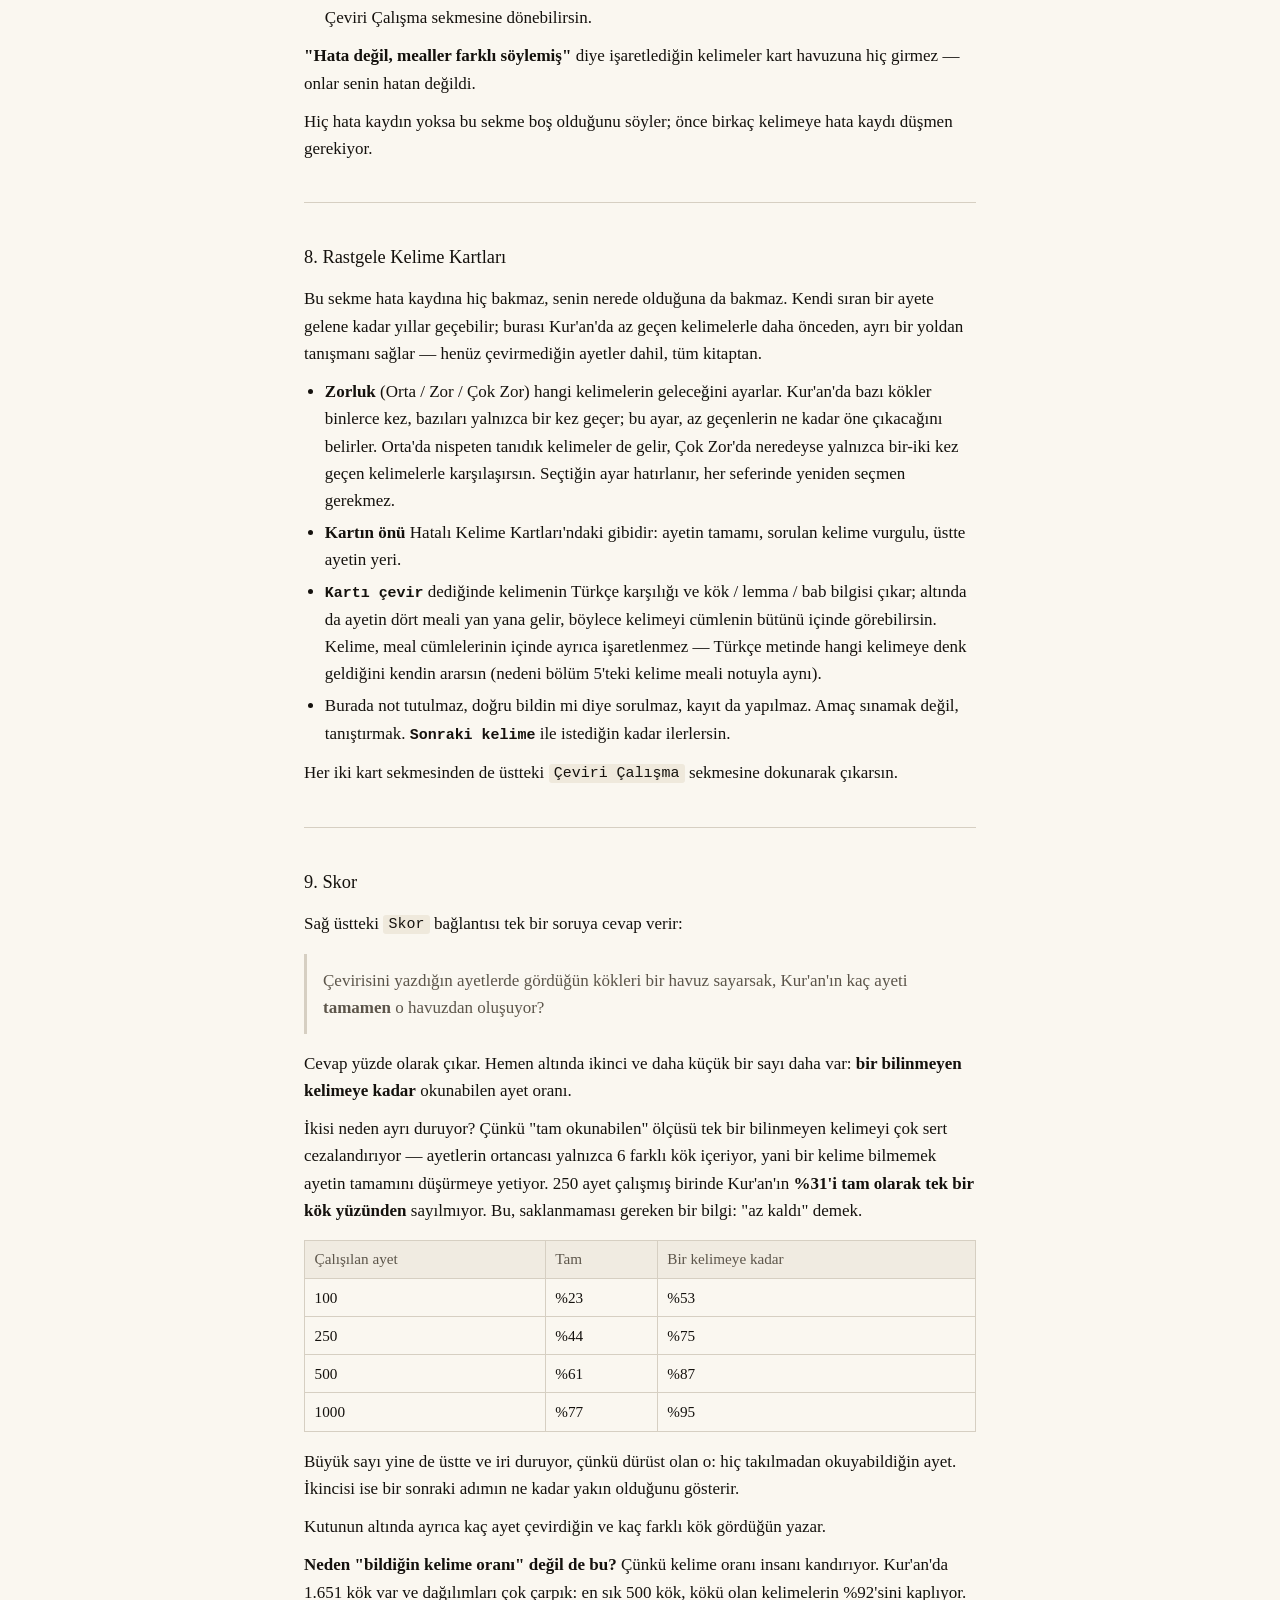
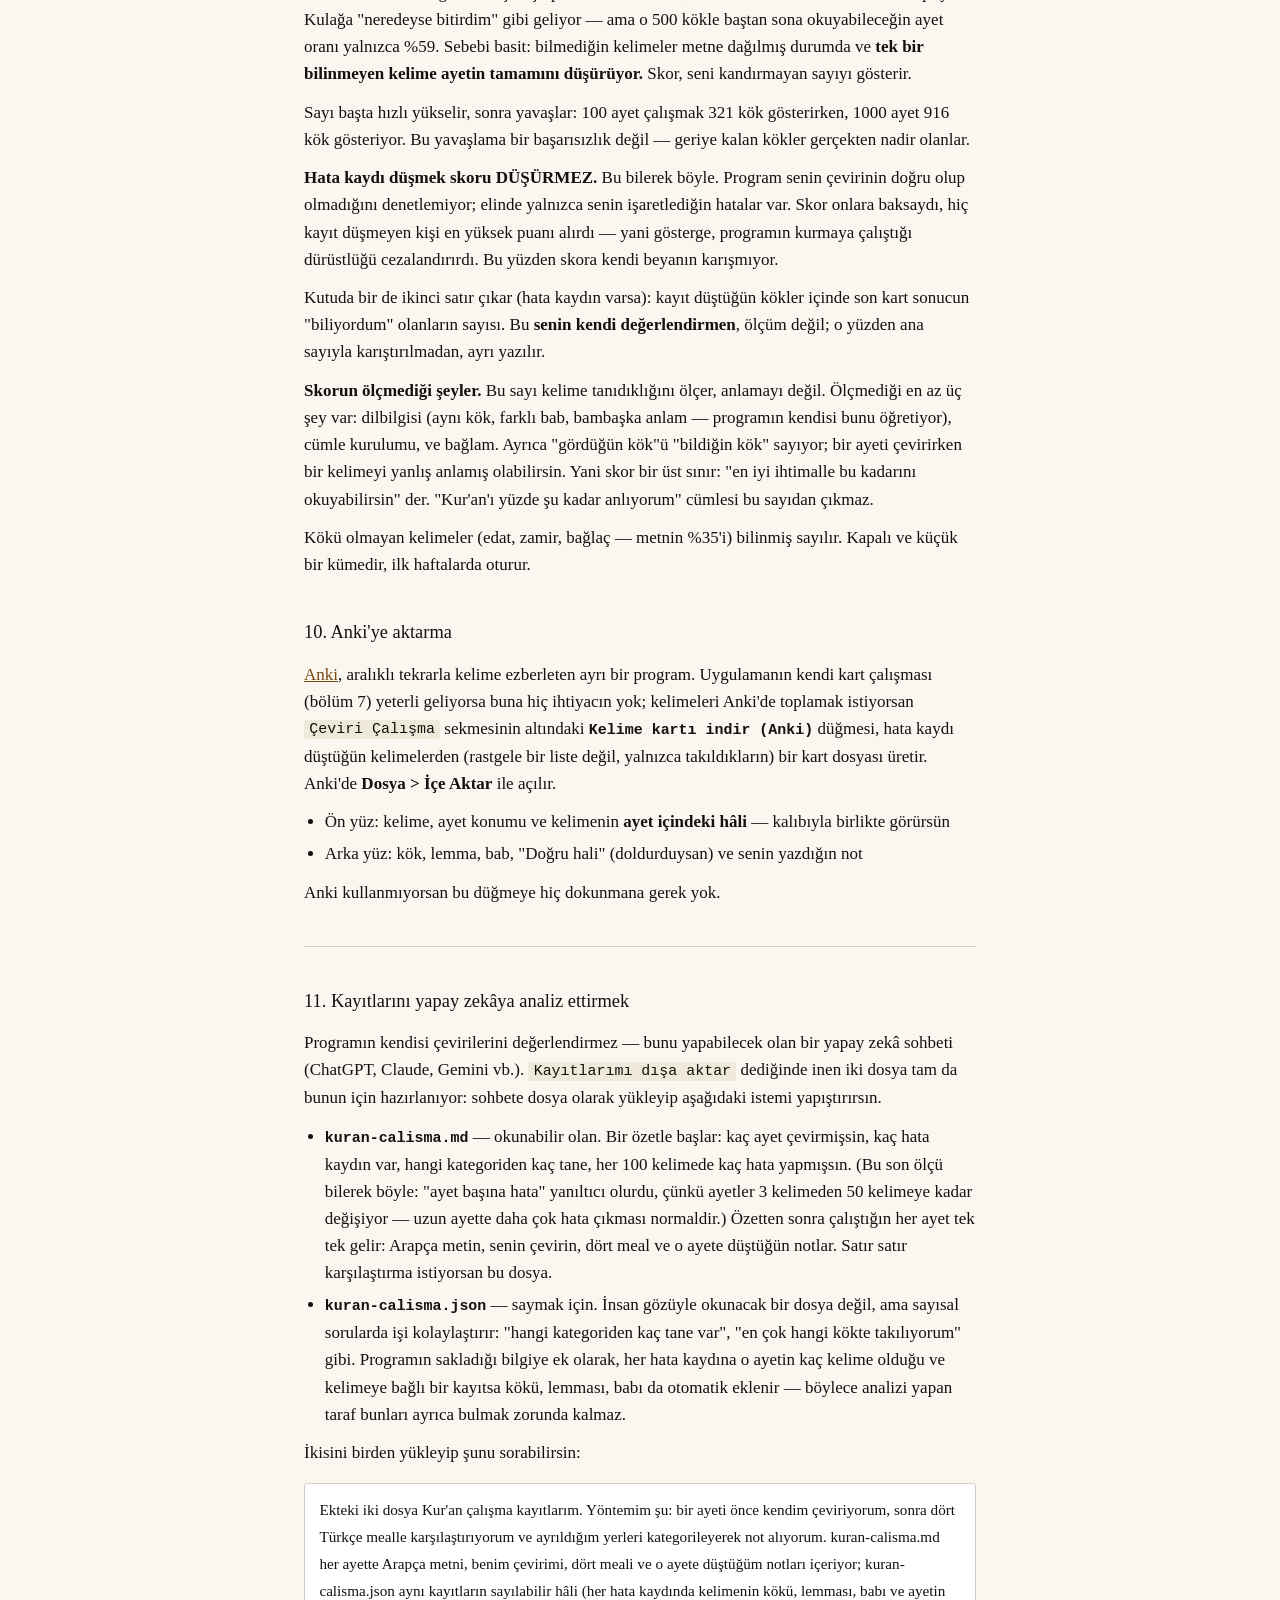
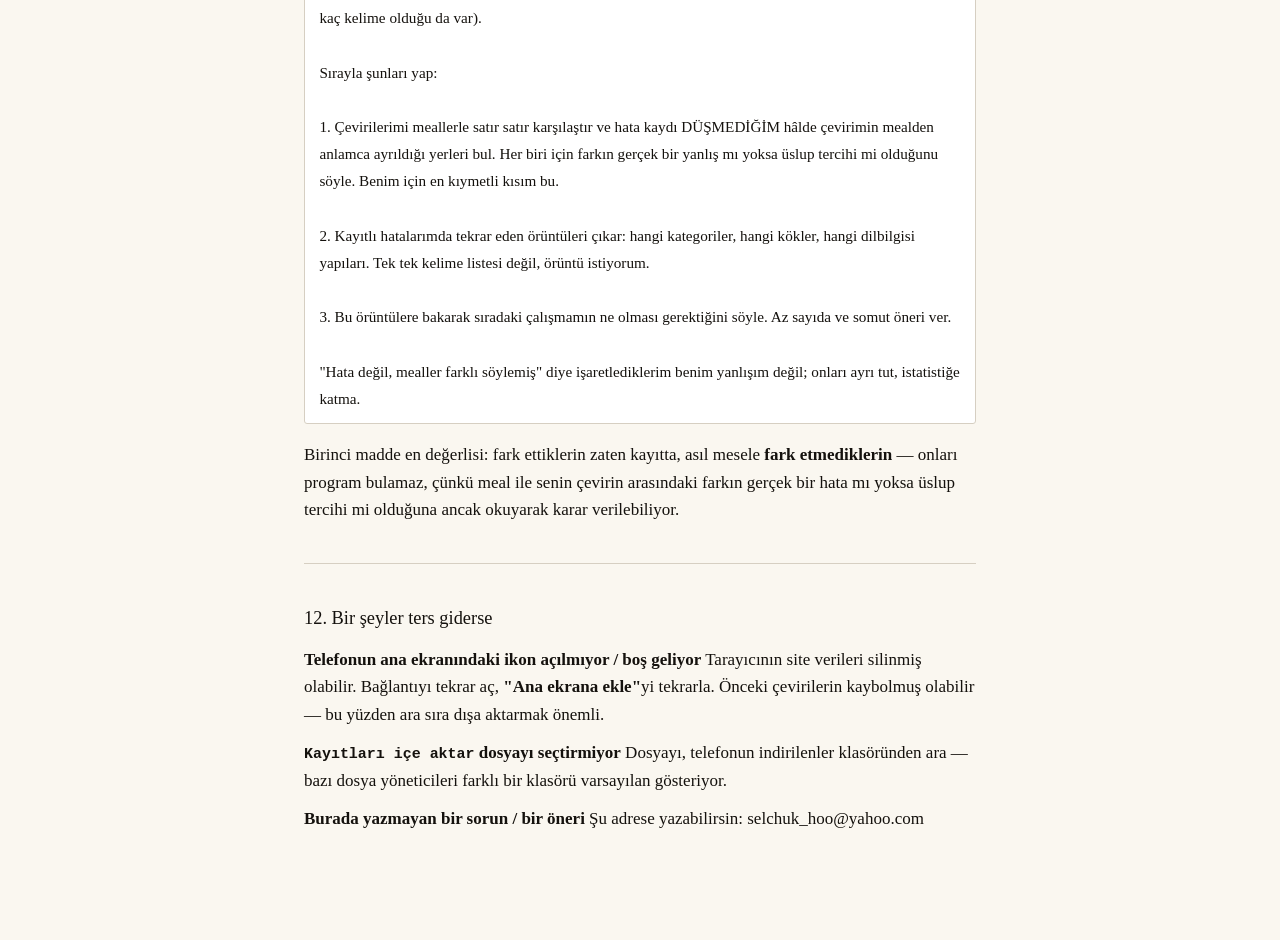
==== commit addb13bf: "Yayınla" ====
--- a/yardim.html
+++ b/yardim.html
@@ -127,11 +127,13 @@
 <h2>9. Skor</h2>
 <p>Sağ üstteki <code>Skor</code> bağlantısı tek bir soruya cevap verir:</p>
 <blockquote><p>Çevirisini yazdığın ayetlerde gördüğün kökleri bir havuz sayarsak, Kur&#x27;an&#x27;ın kaç ayeti <strong>tamamen</strong> o havuzdan oluşuyor?</p></blockquote>
-<p>Cevap yüzde olarak çıkar. Altında da kaç ayet çevirdiğin ve kaç farklı kök gördüğün yazar.</p>
+<p>Cevap yüzde olarak çıkar. Hemen altında ikinci ve daha küçük bir sayı daha var: <strong>bir bilinmeyen kelimeye kadar</strong> okunabilen ayet oranı.</p>
+<p>İkisi neden ayrı duruyor? Çünkü &quot;tam okunabilen&quot; ölçüsü tek bir bilinmeyen kelimeyi çok sert cezalandırıyor — ayetlerin ortancası yalnızca 6 farklı kök içeriyor, yani bir kelime bilmemek ayetin tamamını düşürmeye yetiyor. 250 ayet çalışmış birinde Kur&#x27;an&#x27;ın <strong>%31&#x27;i tam olarak tek bir kök yüzünden</strong> sayılmıyor. Bu, saklanmaması gereken bir bilgi: &quot;az kaldı&quot; demek.</p>
+<table><thead><tr><th>Çalışılan ayet</th><th>Tam</th><th>Bir kelimeye kadar</th></tr></thead><tbody><tr><td>100</td><td>%23</td><td>%53</td></tr><tr><td>250</td><td>%44</td><td>%75</td></tr><tr><td>500</td><td>%61</td><td>%87</td></tr><tr><td>1000</td><td>%77</td><td>%95</td></tr></tbody></table>
+<p>Büyük sayı yine de üstte ve iri duruyor, çünkü dürüst olan o: hiç takılmadan okuyabildiğin ayet. İkincisi ise bir sonraki adımın ne kadar yakın olduğunu gösterir.</p>
+<p>Kutunun altında ayrıca kaç ayet çevirdiğin ve kaç farklı kök gördüğün yazar.</p>
 <p><strong>Neden &quot;bildiğin kelime oranı&quot; değil de bu?</strong> Çünkü kelime oranı insanı kandırıyor. Kur&#x27;an&#x27;da 1.651 kök var ve dağılımları çok çarpık: en sık 500 kök, kökü olan kelimelerin %92&#x27;sini kaplıyor. Kulağa &quot;neredeyse bitirdim&quot; gibi geliyor — ama o 500 kökle baştan sona okuyabileceğin ayet oranı yalnızca %59. Sebebi basit: bilmediğin kelimeler metne dağılmış durumda ve <strong>tek bir bilinmeyen kelime ayetin tamamını düşürüyor.</strong> Skor, seni kandırmayan sayıyı gösterir.</p>
-<p>Ölçek şöyle ilerliyor — mushaf sırasıyla çalışıldığında:</p>
-<table><thead><tr><th>Çalışılan ayet</th><th>Görülen kök</th><th>Skor</th></tr></thead><tbody><tr><td>25</td><td>77</td><td>%3,5</td></tr><tr><td>100</td><td>321</td><td>%23</td></tr><tr><td>250</td><td>515</td><td>%44</td></tr><tr><td>500</td><td>702</td><td>%61</td></tr><tr><td>1000</td><td>916</td><td>%77</td></tr></tbody></table>
-<p>Yani başta hızlı yükselir, sonra yavaşlar. Bu yavaşlama bir başarısızlık değil: geriye kalan kökler gerçekten nadir olanlar.</p>
+<p>Sayı başta hızlı yükselir, sonra yavaşlar: 100 ayet çalışmak 321 kök gösterirken, 1000 ayet 916 kök gösteriyor. Bu yavaşlama bir başarısızlık değil — geriye kalan kökler gerçekten nadir olanlar.</p>
 <p><strong>Hata kaydı düşmek skoru DÜŞÜRMEZ.</strong> Bu bilerek böyle. Program senin çevirinin doğru olup olmadığını denetlemiyor; elinde yalnızca senin işaretlediğin hatalar var. Skor onlara baksaydı, hiç kayıt düşmeyen kişi en yüksek puanı alırdı — yani gösterge, programın kurmaya çalıştığı dürüstlüğü cezalandırırdı. Bu yüzden skora kendi beyanın karışmıyor.</p>
 <p>Kutuda bir de ikinci satır çıkar (hata kaydın varsa): kayıt düştüğün kökler içinde son kart sonucun &quot;biliyordum&quot; olanların sayısı. Bu <strong>senin kendi değerlendirmen</strong>, ölçüm değil; o yüzden ana sayıyla karıştırılmadan, ayrı yazılır.</p>
 <p><strong>Skorun ölçmediği şeyler.</strong> Bu sayı kelime tanıdıklığını ölçer, anlamayı değil. Ölçmediği en az üç şey var: dilbilgisi (aynı kök, farklı bab, bambaşka anlam — programın kendisi bunu öğretiyor), cümle kurulumu, ve bağlam. Ayrıca &quot;gördüğün kök&quot;ü &quot;bildiğin kök&quot; sayıyor; bir ayeti çevirirken bir kelimeyi yanlış anlamış olabilirsin. Yani skor bir üst sınır: &quot;en iyi ihtimalle bu kadarını okuyabilirsin&quot; der. &quot;Kur&#x27;an&#x27;ı yüzde şu kadar anlıyorum&quot; cümlesi bu sayıdan çıkmaz.</p>
--- a/style.css
+++ b/style.css
@@ -606,6 +606,19 @@
 
 .skor-buyuk span { color: var(--soluk); font-size: 0.95rem; }
 
+/* İkinci sayı ana sayının yarısı kadar iri: ikisi de doğru ama
+   hiyerarşi belli olsun, "tam okunabilen" başta gelsin. */
+.skor-ikinci {
+  margin: 0 0 0.2rem;
+  display: flex;
+  align-items: baseline;
+  flex-wrap: wrap;
+  gap: 0 0.5rem;
+}
+
+.skor-ikinci strong { font-size: 1.3rem; color: var(--soluk); }
+.skor-ikinci span { color: var(--soluk); font-size: 0.9rem; }
+
 .skor-liste {
   margin: 0.9rem 0;
   padding-left: 1.2rem;
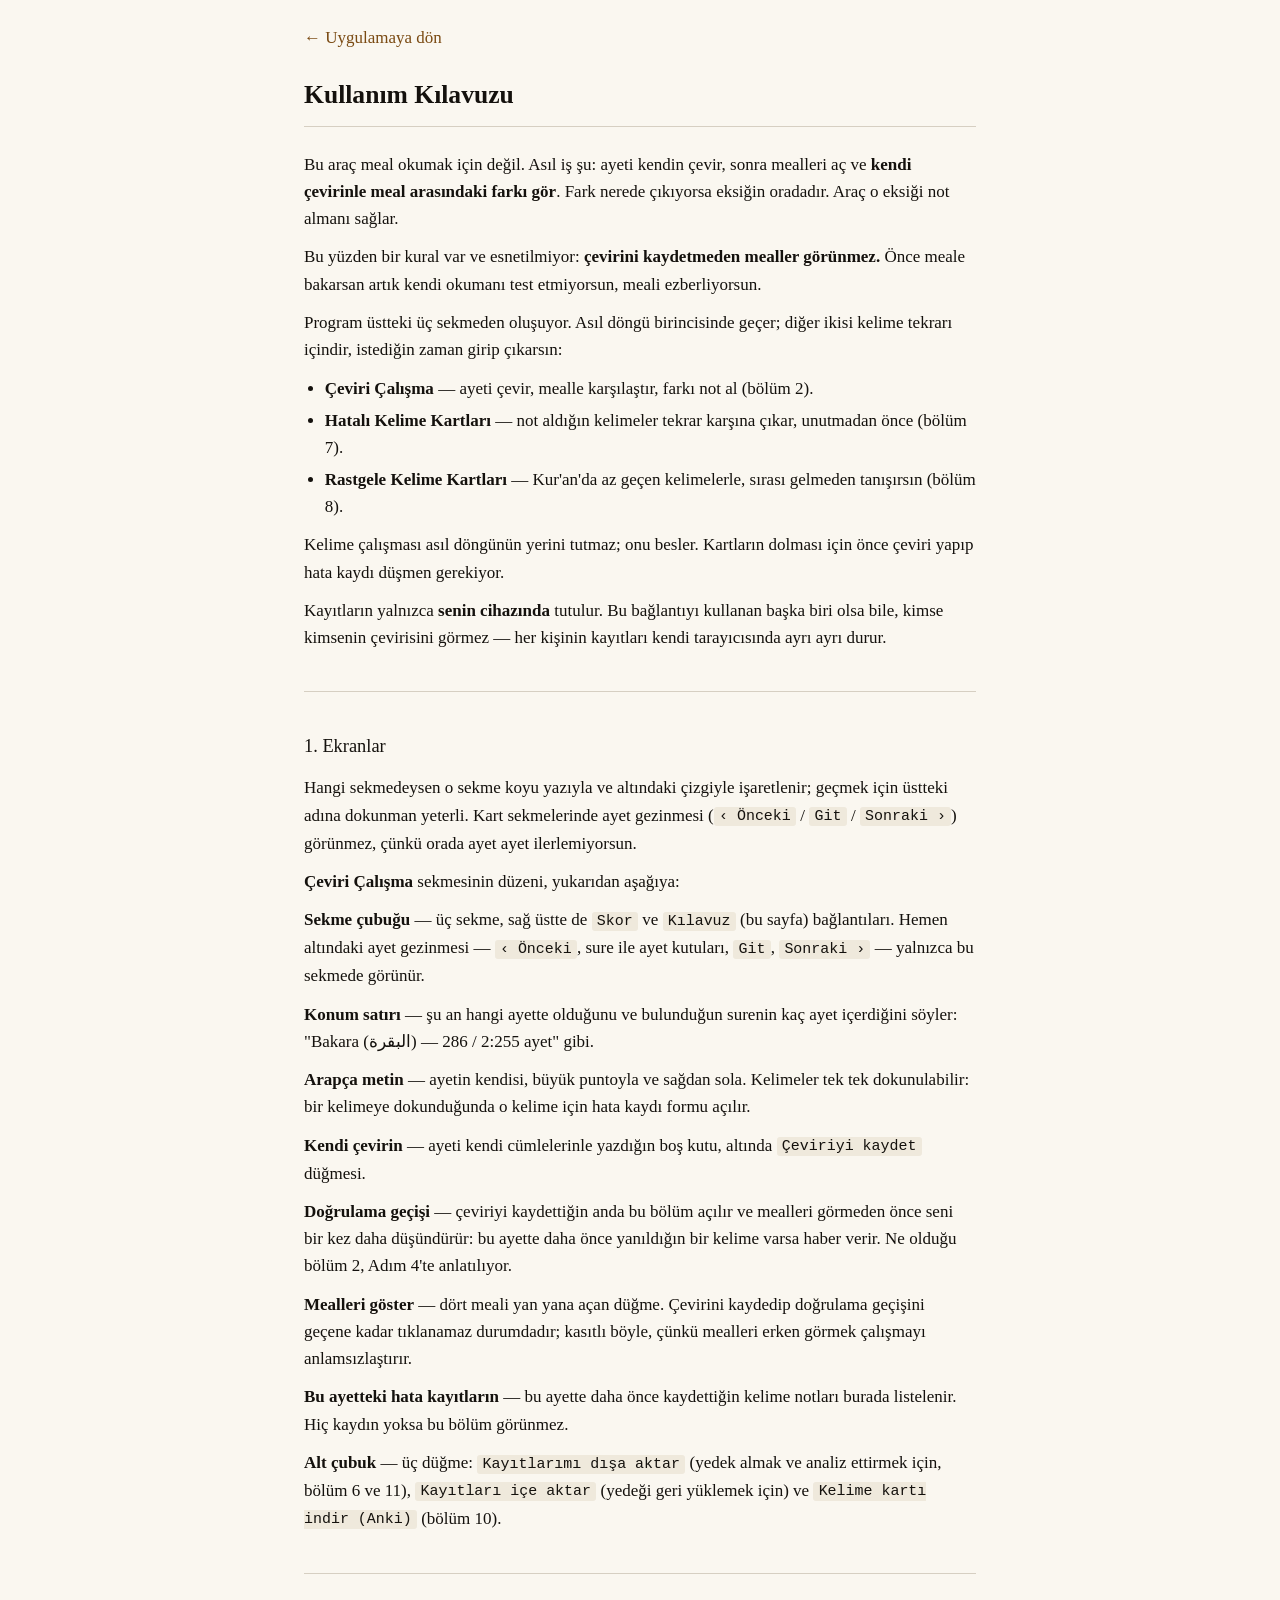
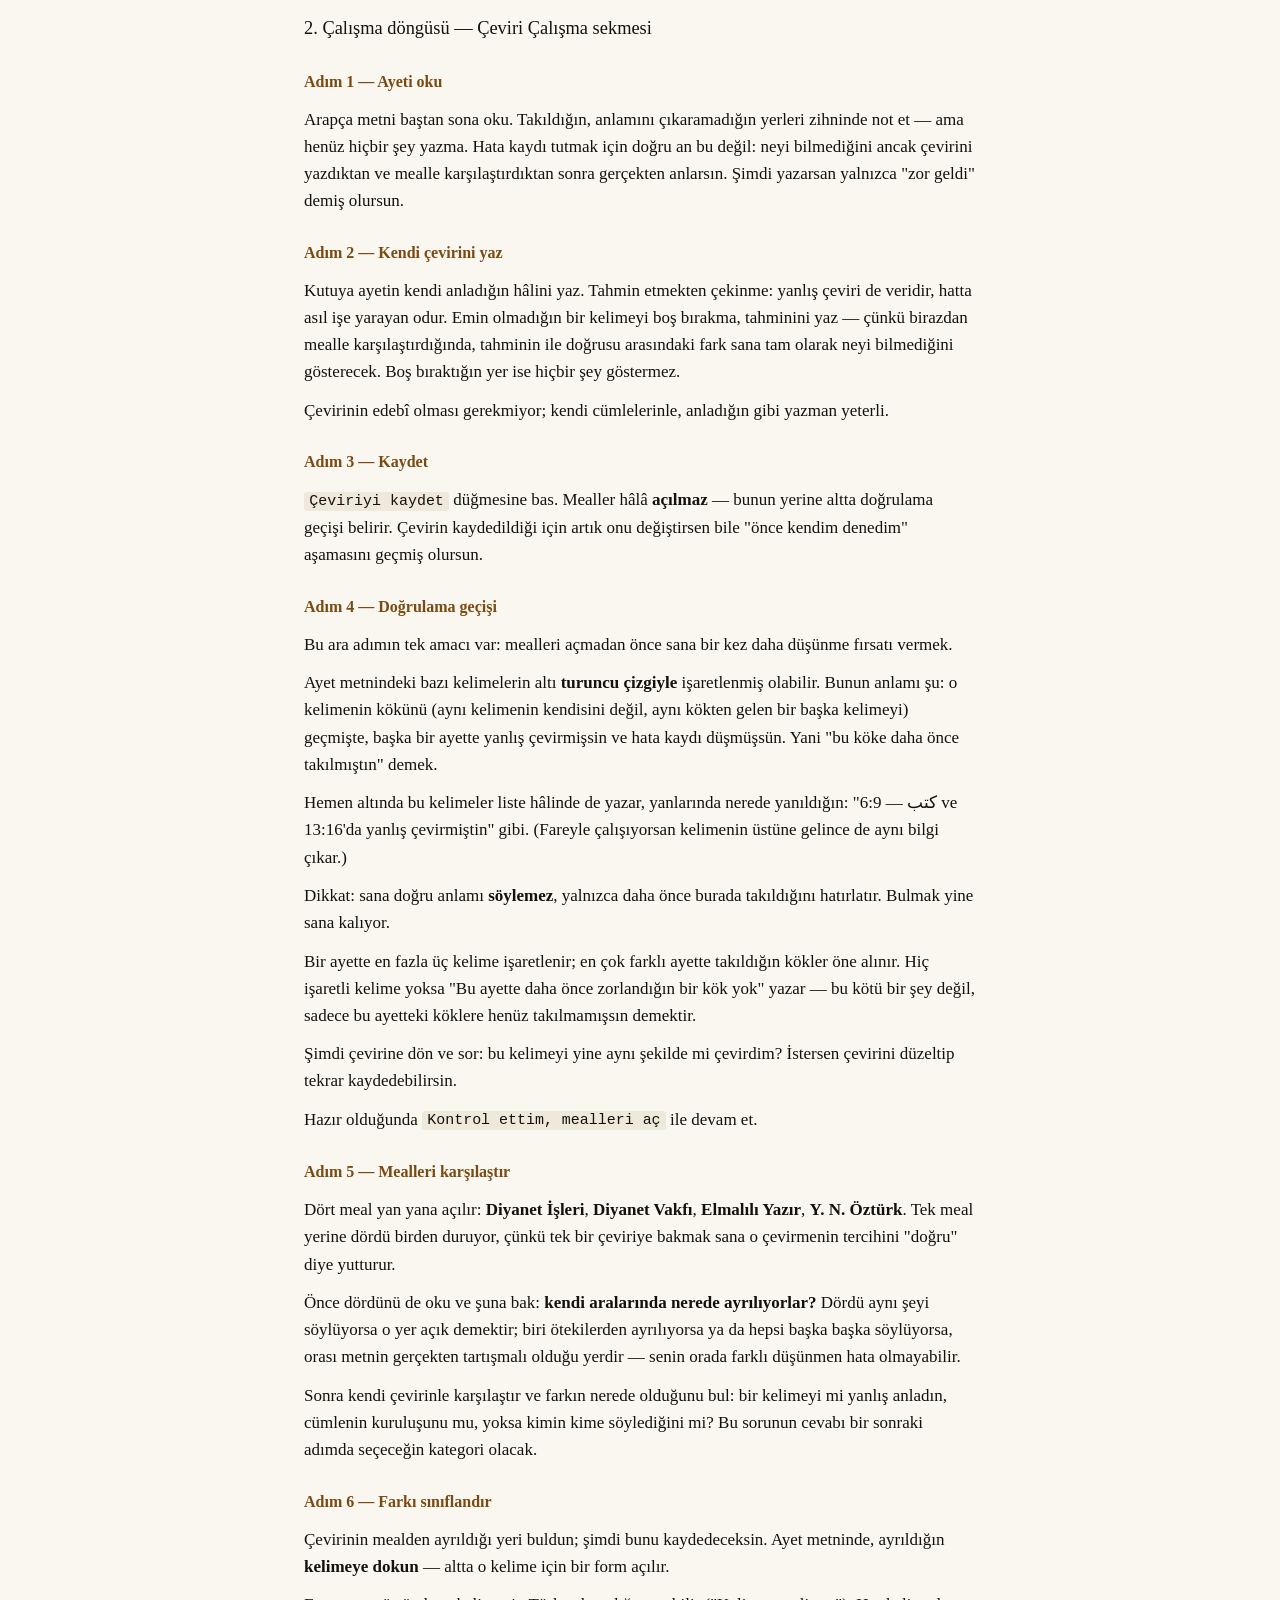
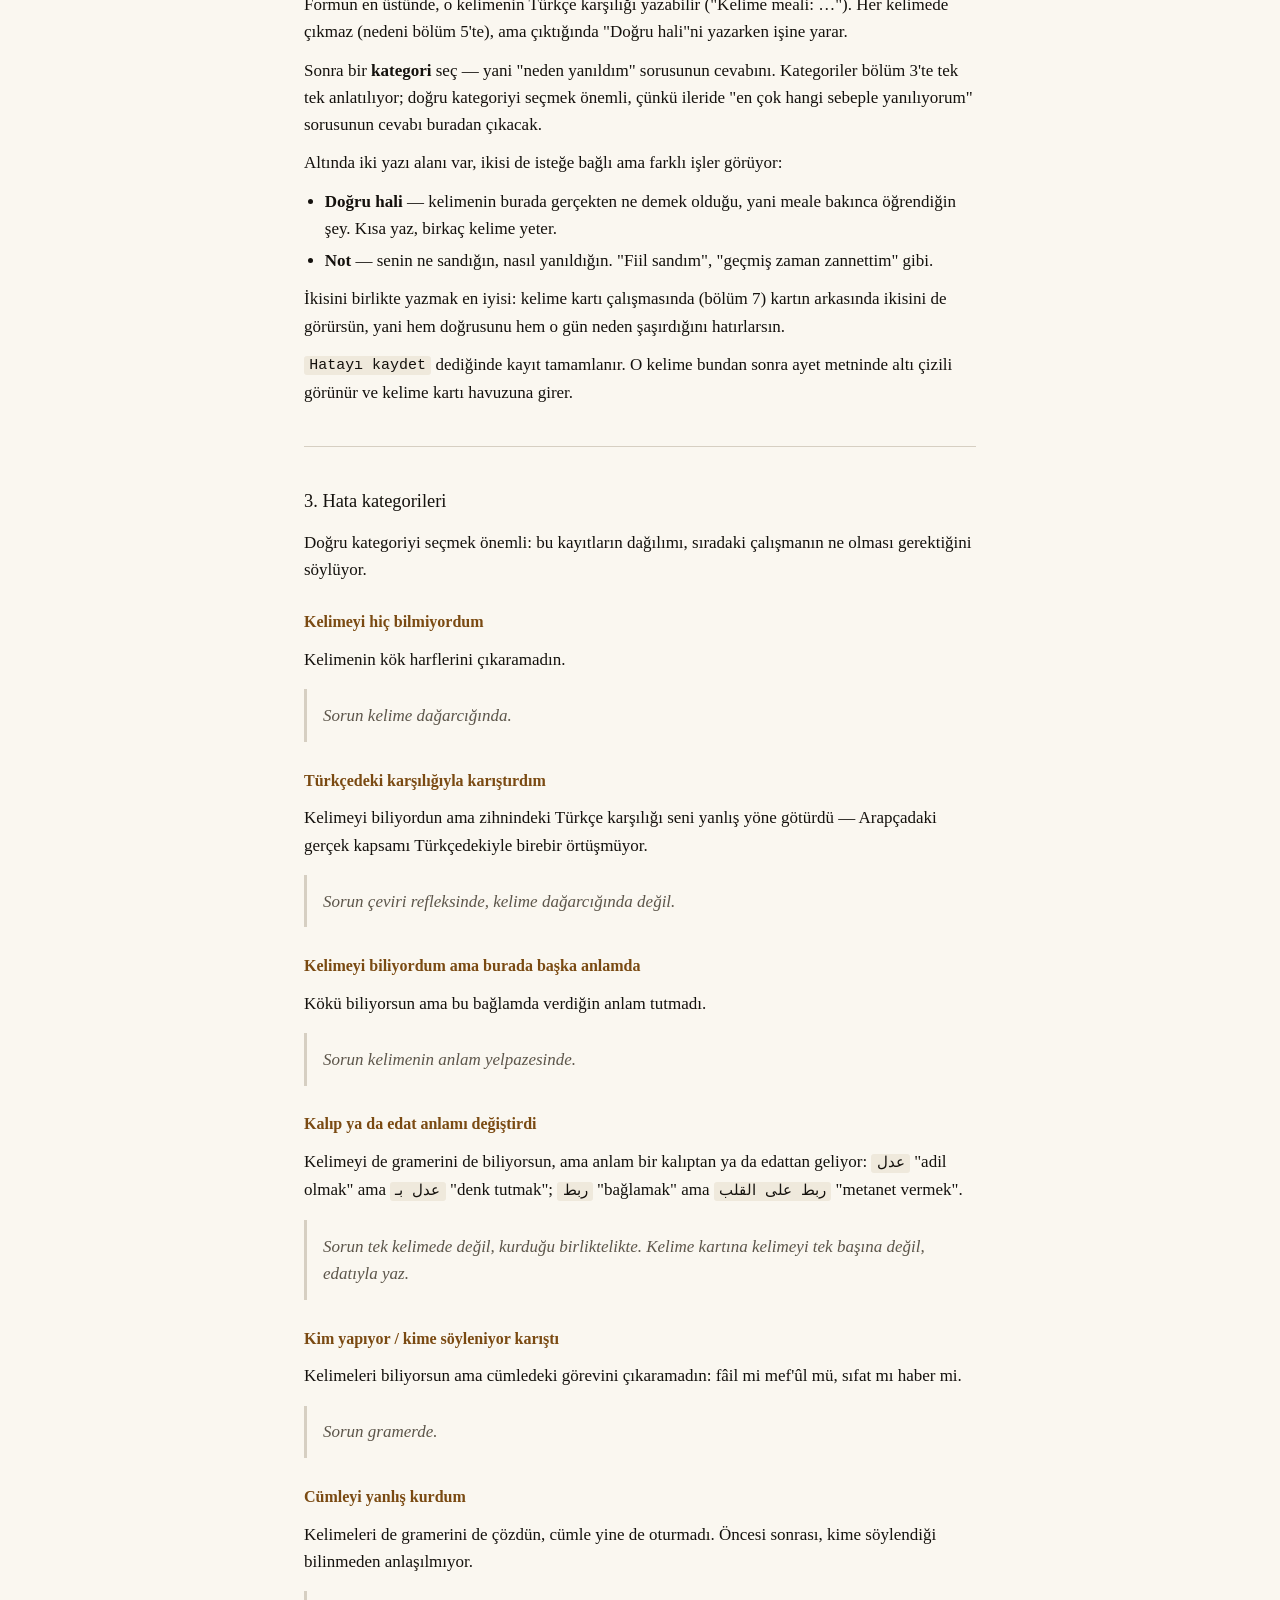
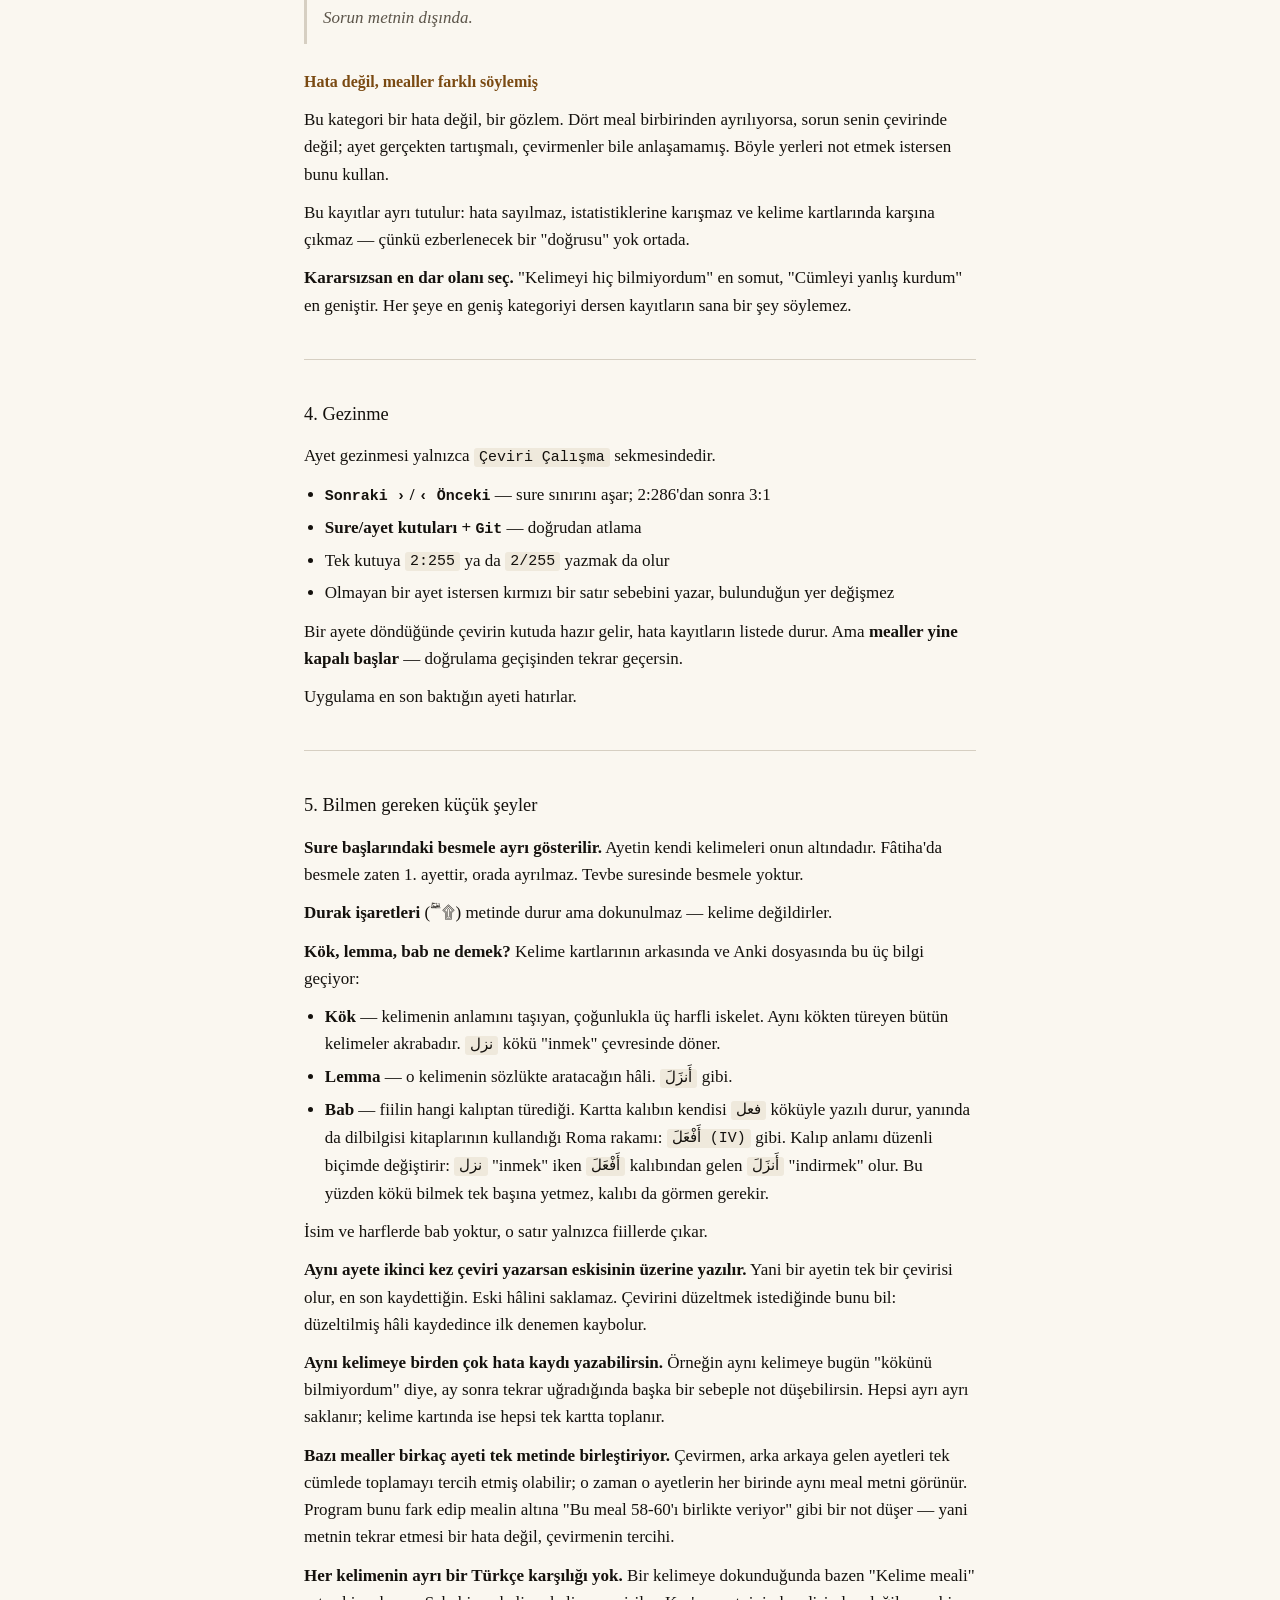
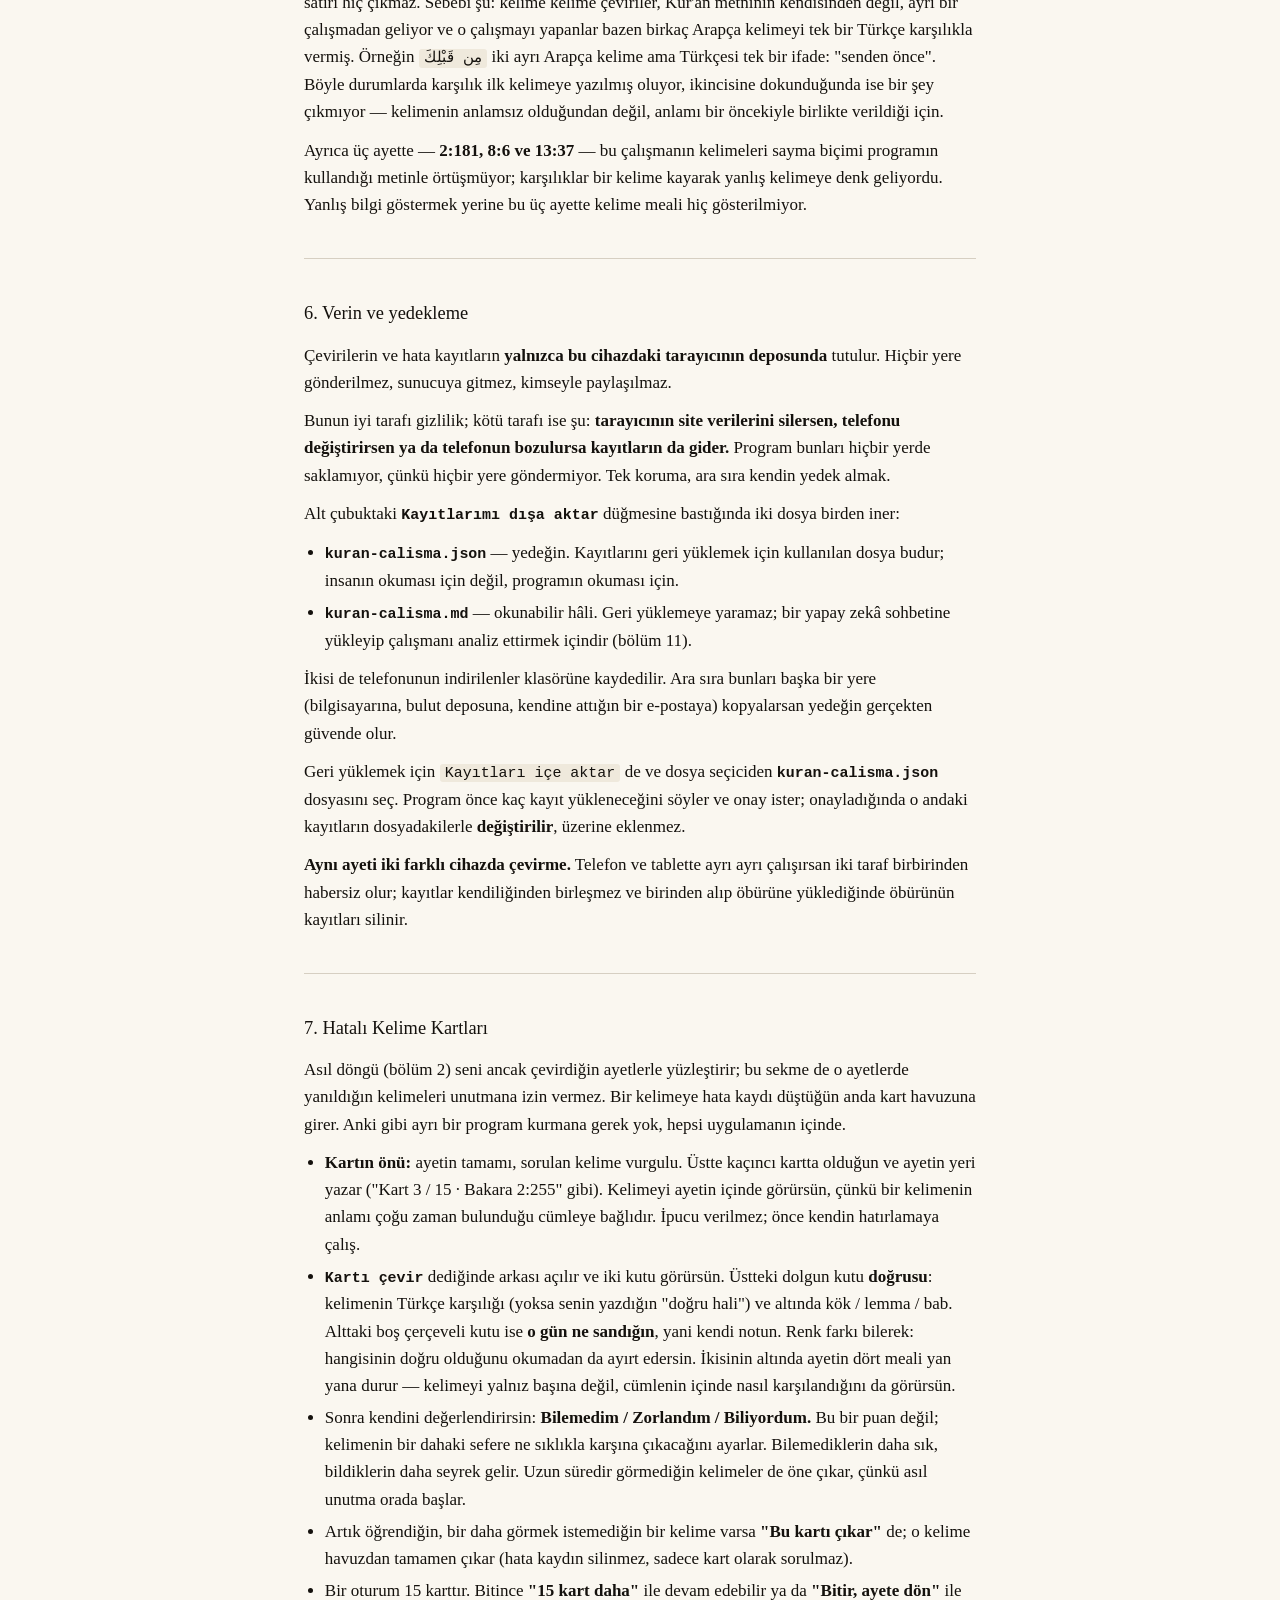
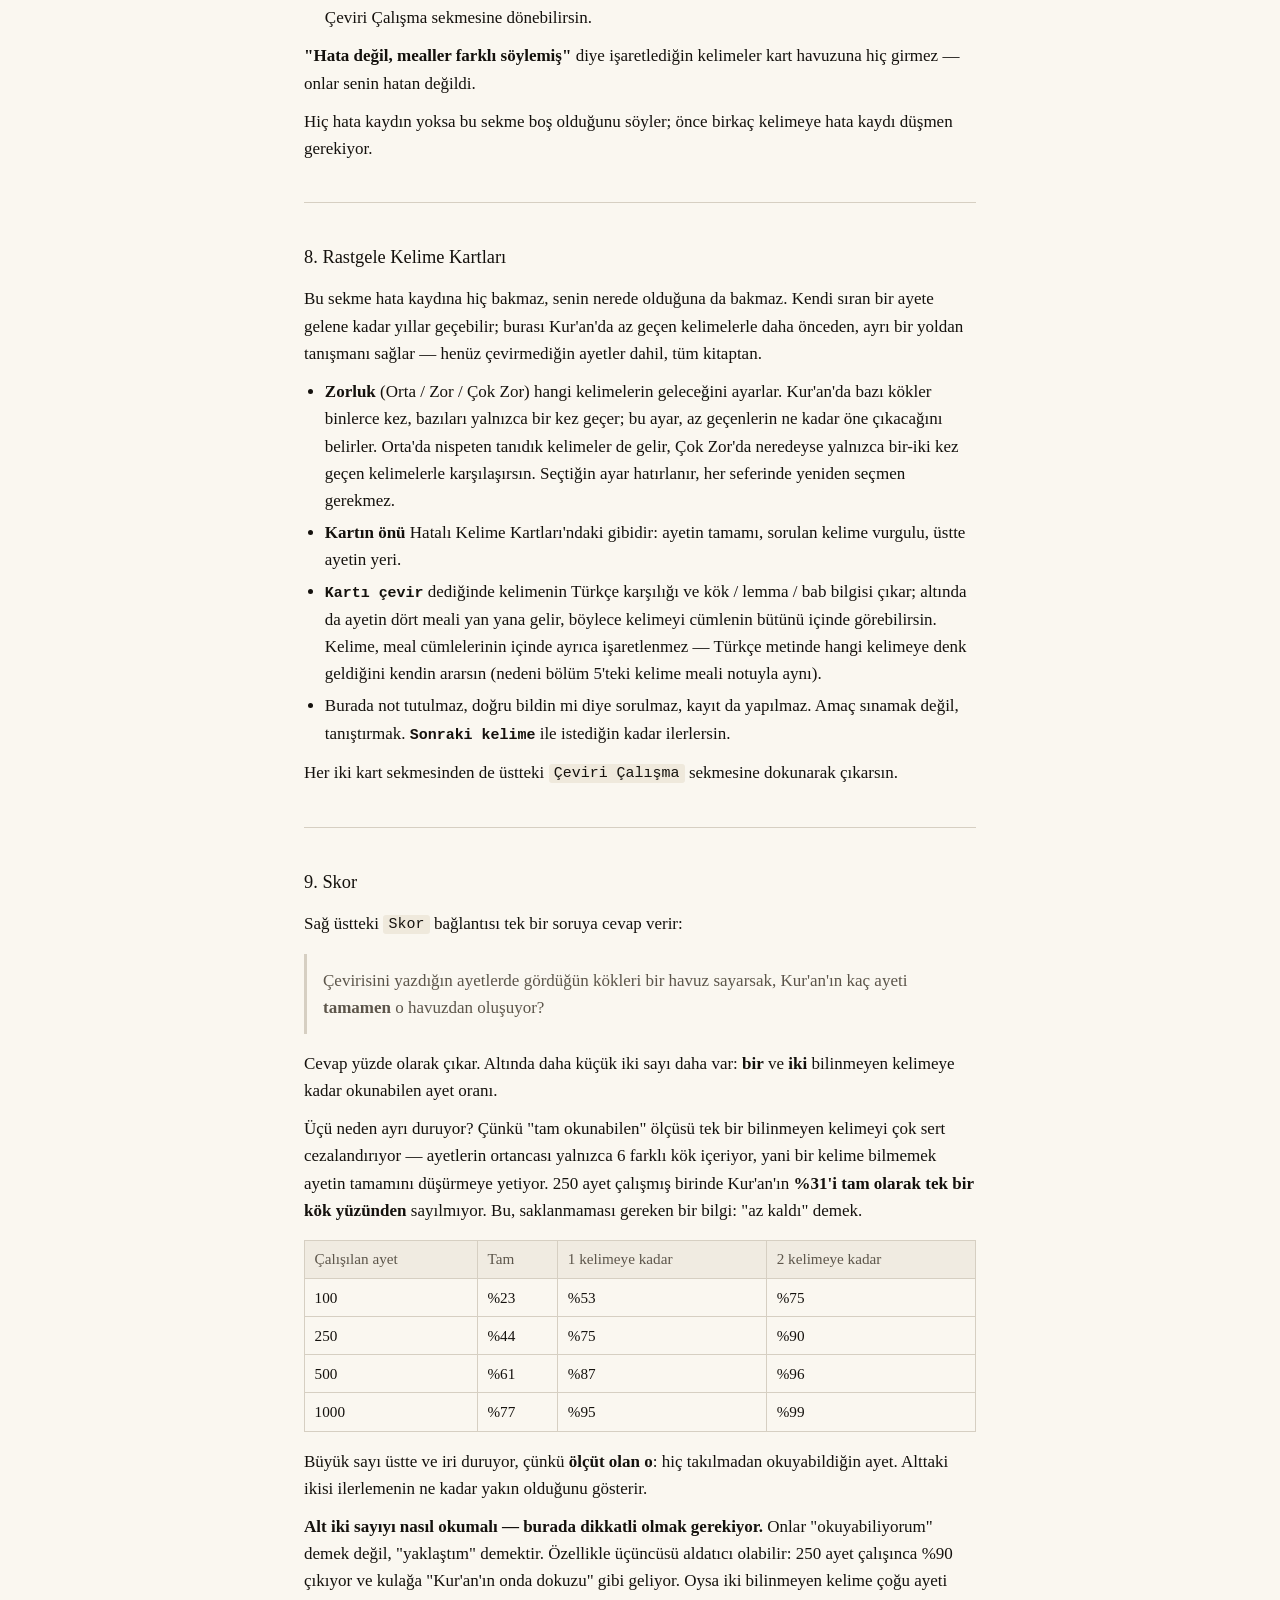
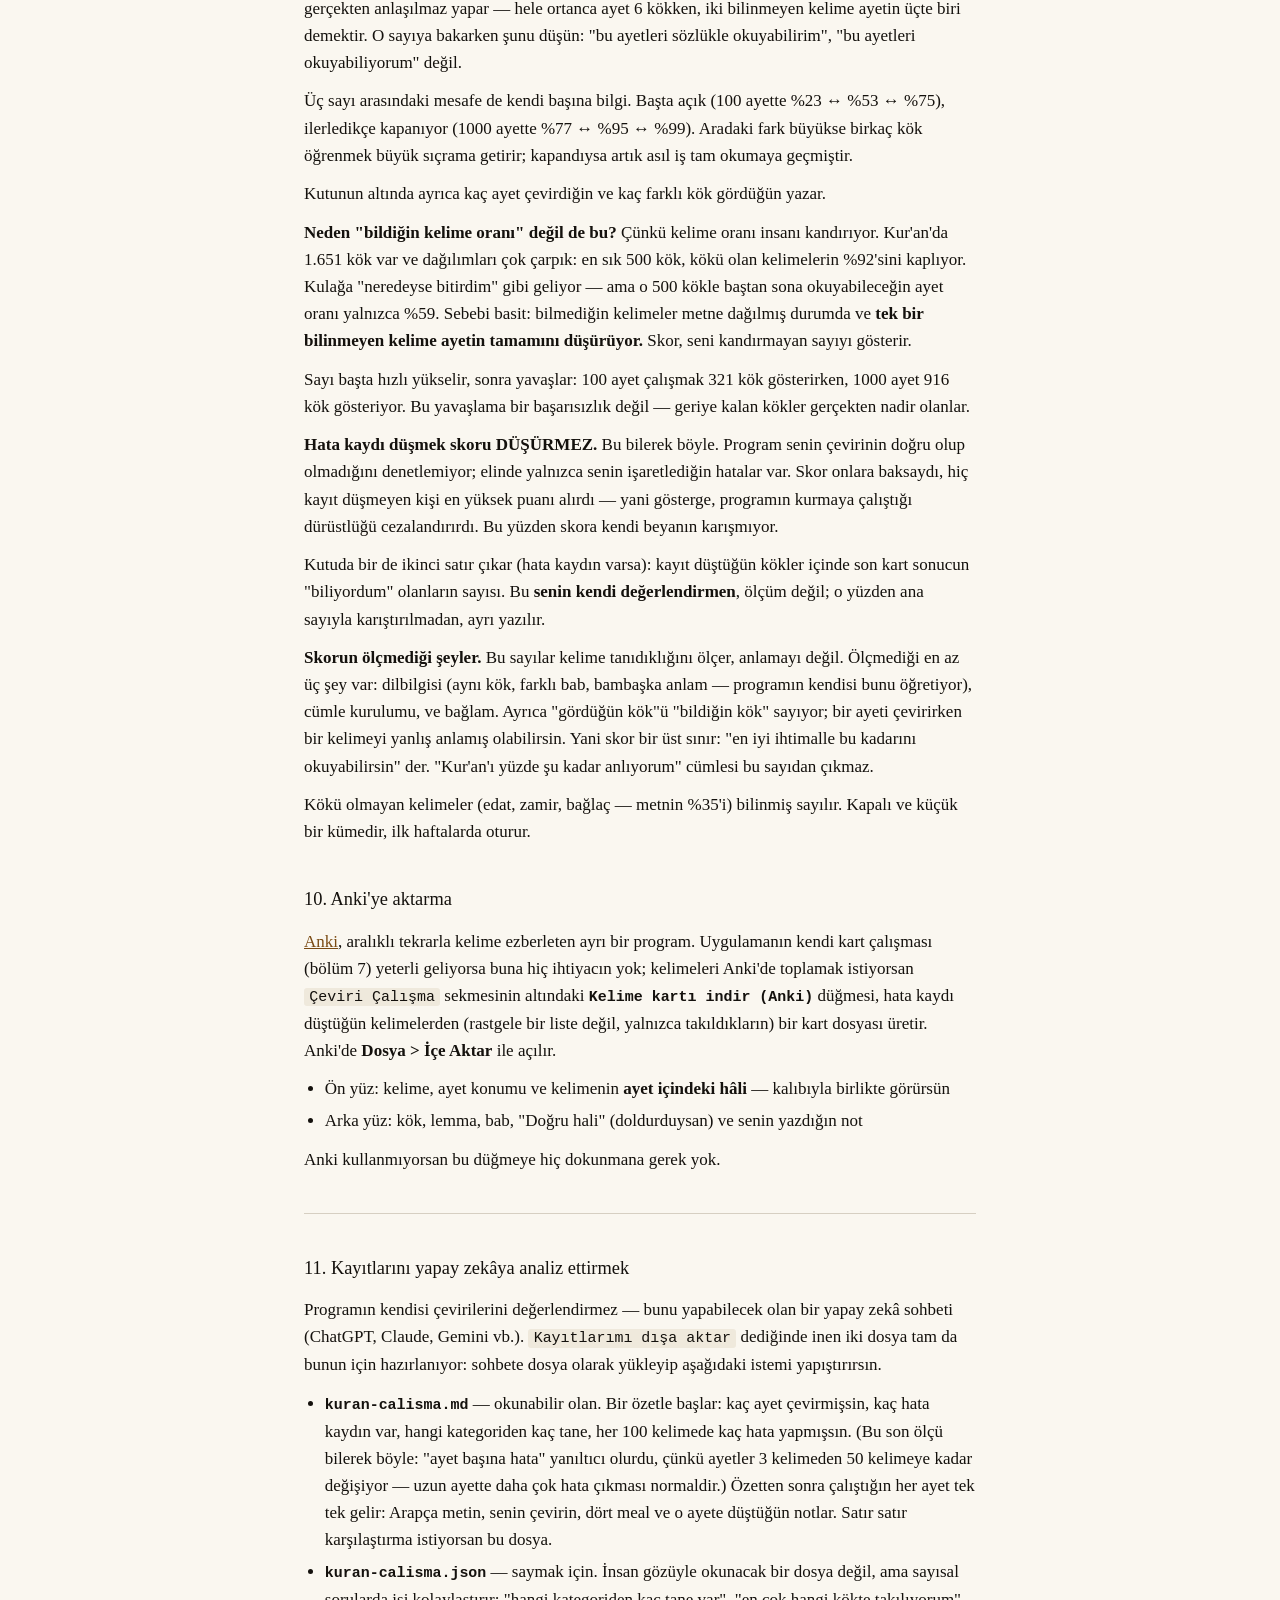
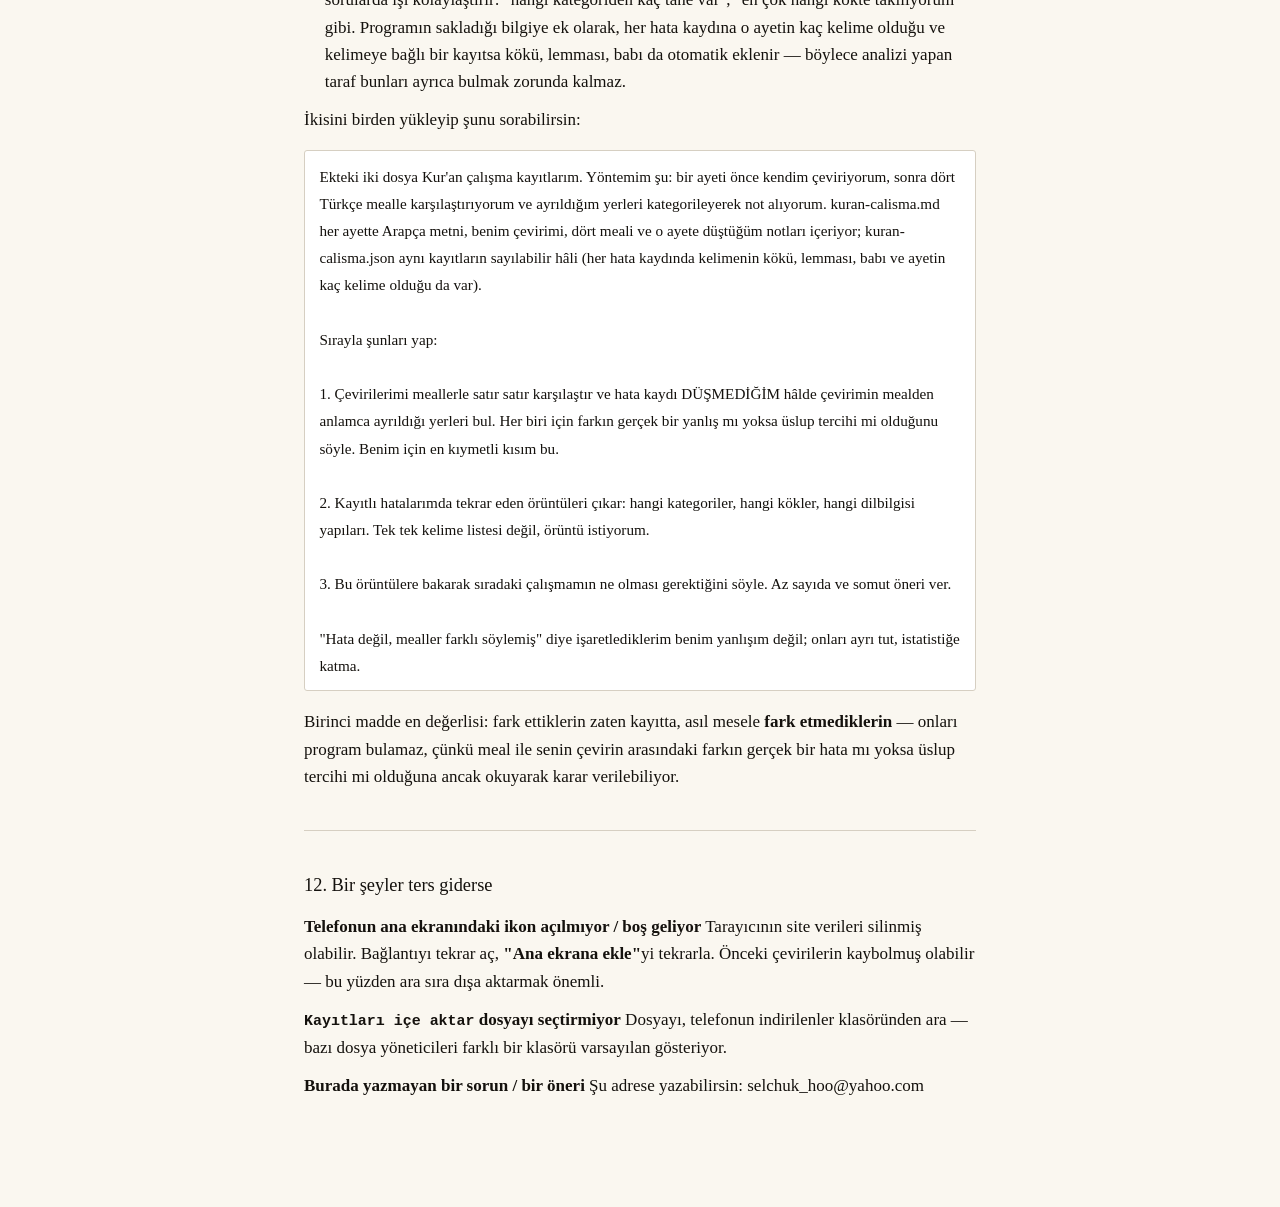
==== commit 706ef2f6: "Yayınla" ====
--- a/yardim.html
+++ b/yardim.html
@@ -127,16 +127,18 @@
 <h2>9. Skor</h2>
 <p>Sağ üstteki <code>Skor</code> bağlantısı tek bir soruya cevap verir:</p>
 <blockquote><p>Çevirisini yazdığın ayetlerde gördüğün kökleri bir havuz sayarsak, Kur&#x27;an&#x27;ın kaç ayeti <strong>tamamen</strong> o havuzdan oluşuyor?</p></blockquote>
-<p>Cevap yüzde olarak çıkar. Hemen altında ikinci ve daha küçük bir sayı daha var: <strong>bir bilinmeyen kelimeye kadar</strong> okunabilen ayet oranı.</p>
-<p>İkisi neden ayrı duruyor? Çünkü &quot;tam okunabilen&quot; ölçüsü tek bir bilinmeyen kelimeyi çok sert cezalandırıyor — ayetlerin ortancası yalnızca 6 farklı kök içeriyor, yani bir kelime bilmemek ayetin tamamını düşürmeye yetiyor. 250 ayet çalışmış birinde Kur&#x27;an&#x27;ın <strong>%31&#x27;i tam olarak tek bir kök yüzünden</strong> sayılmıyor. Bu, saklanmaması gereken bir bilgi: &quot;az kaldı&quot; demek.</p>
-<table><thead><tr><th>Çalışılan ayet</th><th>Tam</th><th>Bir kelimeye kadar</th></tr></thead><tbody><tr><td>100</td><td>%23</td><td>%53</td></tr><tr><td>250</td><td>%44</td><td>%75</td></tr><tr><td>500</td><td>%61</td><td>%87</td></tr><tr><td>1000</td><td>%77</td><td>%95</td></tr></tbody></table>
-<p>Büyük sayı yine de üstte ve iri duruyor, çünkü dürüst olan o: hiç takılmadan okuyabildiğin ayet. İkincisi ise bir sonraki adımın ne kadar yakın olduğunu gösterir.</p>
+<p>Cevap yüzde olarak çıkar. Altında daha küçük iki sayı daha var: <strong>bir</strong> ve <strong>iki</strong> bilinmeyen kelimeye kadar okunabilen ayet oranı.</p>
+<p>Üçü neden ayrı duruyor? Çünkü &quot;tam okunabilen&quot; ölçüsü tek bir bilinmeyen kelimeyi çok sert cezalandırıyor — ayetlerin ortancası yalnızca 6 farklı kök içeriyor, yani bir kelime bilmemek ayetin tamamını düşürmeye yetiyor. 250 ayet çalışmış birinde Kur&#x27;an&#x27;ın <strong>%31&#x27;i tam olarak tek bir kök yüzünden</strong> sayılmıyor. Bu, saklanmaması gereken bir bilgi: &quot;az kaldı&quot; demek.</p>
+<table><thead><tr><th>Çalışılan ayet</th><th>Tam</th><th>1 kelimeye kadar</th><th>2 kelimeye kadar</th></tr></thead><tbody><tr><td>100</td><td>%23</td><td>%53</td><td>%75</td></tr><tr><td>250</td><td>%44</td><td>%75</td><td>%90</td></tr><tr><td>500</td><td>%61</td><td>%87</td><td>%96</td></tr><tr><td>1000</td><td>%77</td><td>%95</td><td>%99</td></tr></tbody></table>
+<p>Büyük sayı üstte ve iri duruyor, çünkü <strong>ölçüt olan o</strong>: hiç takılmadan okuyabildiğin ayet. Alttaki ikisi ilerlemenin ne kadar yakın olduğunu gösterir.</p>
+<p><strong>Alt iki sayıyı nasıl okumalı — burada dikkatli olmak gerekiyor.</strong> Onlar &quot;okuyabiliyorum&quot; demek değil, &quot;yaklaştım&quot; demektir. Özellikle üçüncüsü aldatıcı olabilir: 250 ayet çalışınca %90 çıkıyor ve kulağa &quot;Kur&#x27;an&#x27;ın onda dokuzu&quot; gibi geliyor. Oysa iki bilinmeyen kelime çoğu ayeti gerçekten anlaşılmaz yapar — hele ortanca ayet 6 kökken, iki bilinmeyen kelime ayetin üçte biri demektir. O sayıya bakarken şunu düşün: &quot;bu ayetleri sözlükle okuyabilirim&quot;, &quot;bu ayetleri okuyabiliyorum&quot; değil.</p>
+<p>Üç sayı arasındaki mesafe de kendi başına bilgi. Başta açık (100 ayette %23 ↔ %53 ↔ %75), ilerledikçe kapanıyor (1000 ayette %77 ↔ %95 ↔ %99). Aradaki fark büyükse birkaç kök öğrenmek büyük sıçrama getirir; kapandıysa artık asıl iş tam okumaya geçmiştir.</p>
 <p>Kutunun altında ayrıca kaç ayet çevirdiğin ve kaç farklı kök gördüğün yazar.</p>
 <p><strong>Neden &quot;bildiğin kelime oranı&quot; değil de bu?</strong> Çünkü kelime oranı insanı kandırıyor. Kur&#x27;an&#x27;da 1.651 kök var ve dağılımları çok çarpık: en sık 500 kök, kökü olan kelimelerin %92&#x27;sini kaplıyor. Kulağa &quot;neredeyse bitirdim&quot; gibi geliyor — ama o 500 kökle baştan sona okuyabileceğin ayet oranı yalnızca %59. Sebebi basit: bilmediğin kelimeler metne dağılmış durumda ve <strong>tek bir bilinmeyen kelime ayetin tamamını düşürüyor.</strong> Skor, seni kandırmayan sayıyı gösterir.</p>
 <p>Sayı başta hızlı yükselir, sonra yavaşlar: 100 ayet çalışmak 321 kök gösterirken, 1000 ayet 916 kök gösteriyor. Bu yavaşlama bir başarısızlık değil — geriye kalan kökler gerçekten nadir olanlar.</p>
 <p><strong>Hata kaydı düşmek skoru DÜŞÜRMEZ.</strong> Bu bilerek böyle. Program senin çevirinin doğru olup olmadığını denetlemiyor; elinde yalnızca senin işaretlediğin hatalar var. Skor onlara baksaydı, hiç kayıt düşmeyen kişi en yüksek puanı alırdı — yani gösterge, programın kurmaya çalıştığı dürüstlüğü cezalandırırdı. Bu yüzden skora kendi beyanın karışmıyor.</p>
 <p>Kutuda bir de ikinci satır çıkar (hata kaydın varsa): kayıt düştüğün kökler içinde son kart sonucun &quot;biliyordum&quot; olanların sayısı. Bu <strong>senin kendi değerlendirmen</strong>, ölçüm değil; o yüzden ana sayıyla karıştırılmadan, ayrı yazılır.</p>
-<p><strong>Skorun ölçmediği şeyler.</strong> Bu sayı kelime tanıdıklığını ölçer, anlamayı değil. Ölçmediği en az üç şey var: dilbilgisi (aynı kök, farklı bab, bambaşka anlam — programın kendisi bunu öğretiyor), cümle kurulumu, ve bağlam. Ayrıca &quot;gördüğün kök&quot;ü &quot;bildiğin kök&quot; sayıyor; bir ayeti çevirirken bir kelimeyi yanlış anlamış olabilirsin. Yani skor bir üst sınır: &quot;en iyi ihtimalle bu kadarını okuyabilirsin&quot; der. &quot;Kur&#x27;an&#x27;ı yüzde şu kadar anlıyorum&quot; cümlesi bu sayıdan çıkmaz.</p>
+<p><strong>Skorun ölçmediği şeyler.</strong> Bu sayılar kelime tanıdıklığını ölçer, anlamayı değil. Ölçmediği en az üç şey var: dilbilgisi (aynı kök, farklı bab, bambaşka anlam — programın kendisi bunu öğretiyor), cümle kurulumu, ve bağlam. Ayrıca &quot;gördüğün kök&quot;ü &quot;bildiğin kök&quot; sayıyor; bir ayeti çevirirken bir kelimeyi yanlış anlamış olabilirsin. Yani skor bir üst sınır: &quot;en iyi ihtimalle bu kadarını okuyabilirsin&quot; der. &quot;Kur&#x27;an&#x27;ı yüzde şu kadar anlıyorum&quot; cümlesi bu sayıdan çıkmaz.</p>
 <p>Kökü olmayan kelimeler (edat, zamir, bağlaç — metnin %35&#x27;i) bilinmiş sayılır. Kapalı ve küçük bir kümedir, ilk haftalarda oturur.</p>
 <h2>10. Anki&#x27;ye aktarma</h2>
 <p><a href="https://apps.ankiweb.net">Anki</a>, aralıklı tekrarla kelime ezberleten ayrı bir program. Uygulamanın kendi kart çalışması (bölüm 7) yeterli geliyorsa buna hiç ihtiyacın yok; kelimeleri Anki&#x27;de toplamak istiyorsan <code>Çeviri Çalışma</code> sekmesinin altındaki <strong><code>Kelime kartı indir (Anki)</code></strong> düğmesi, hata kaydı düştüğün kelimelerden (rastgele bir liste değil, yalnızca takıldıkların) bir kart dosyası üretir. Anki&#x27;de <strong>Dosya &gt; İçe Aktar</strong> ile açılır.</p>
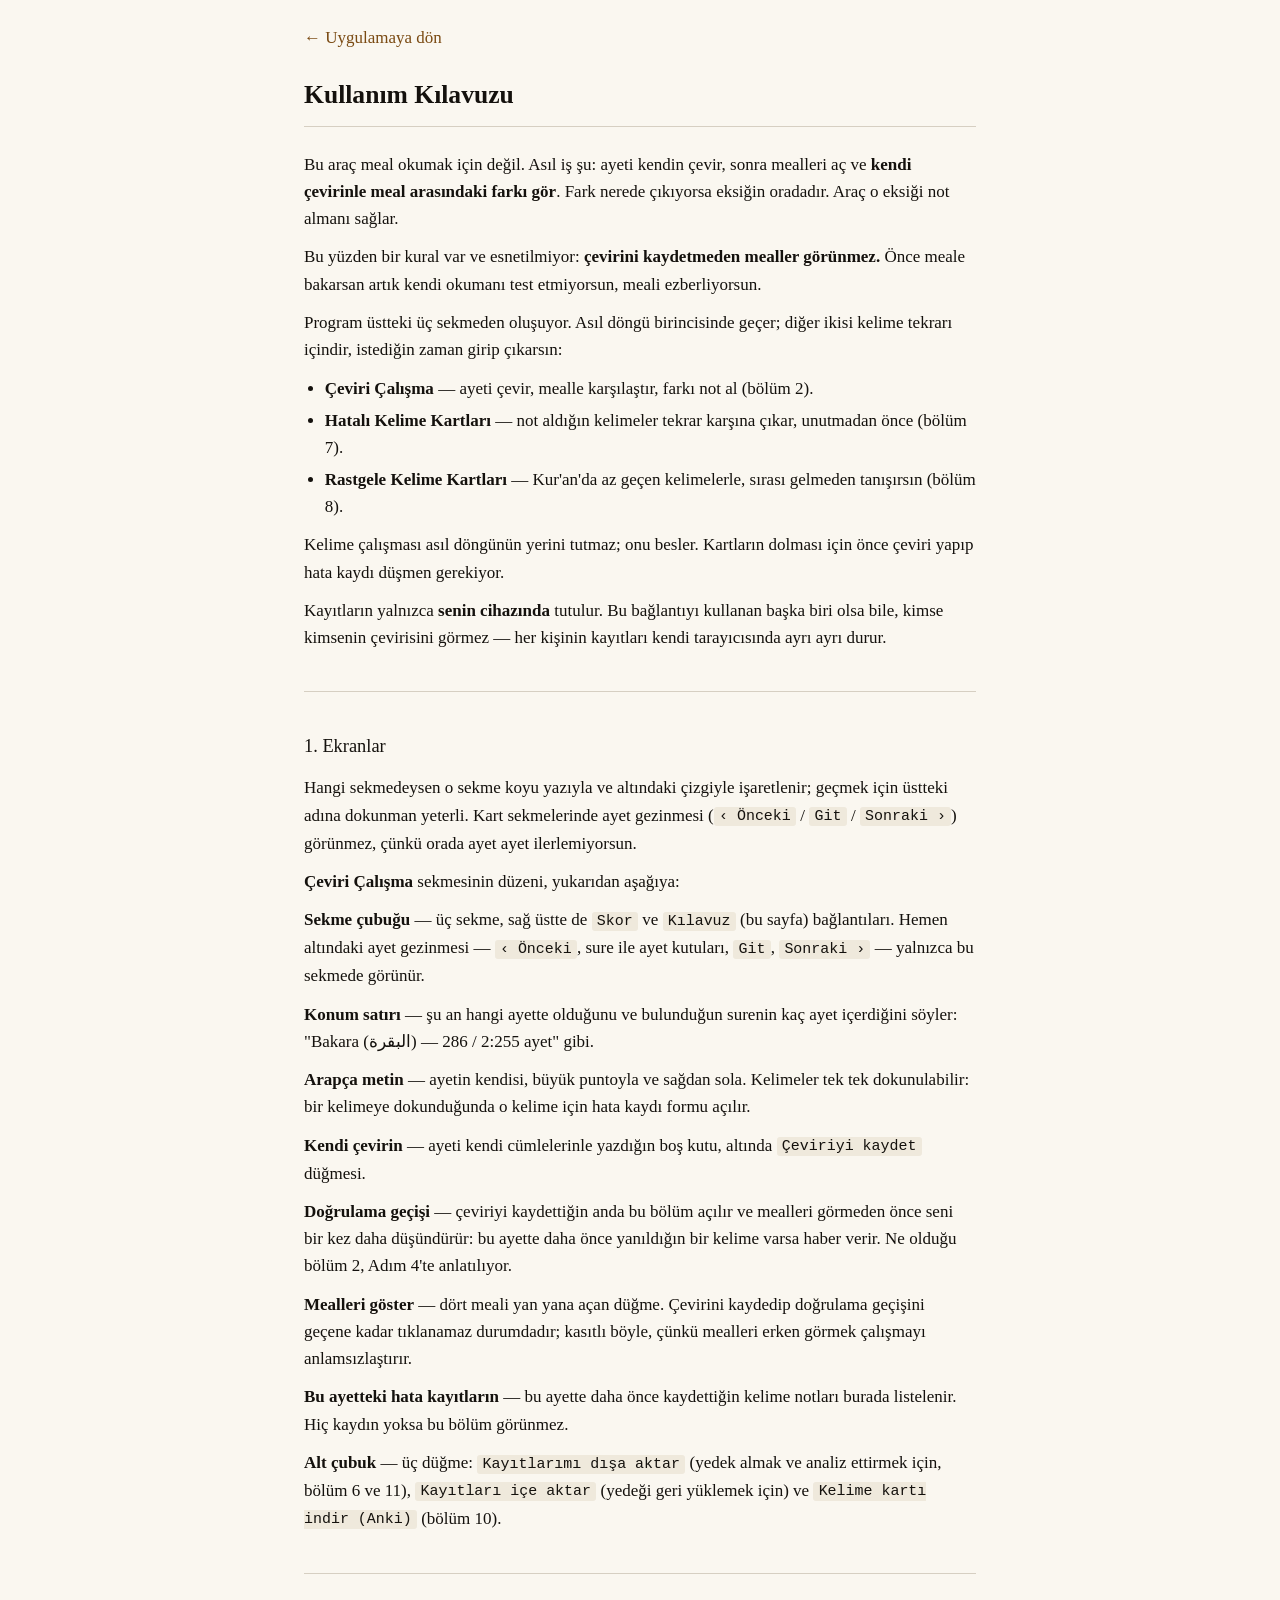
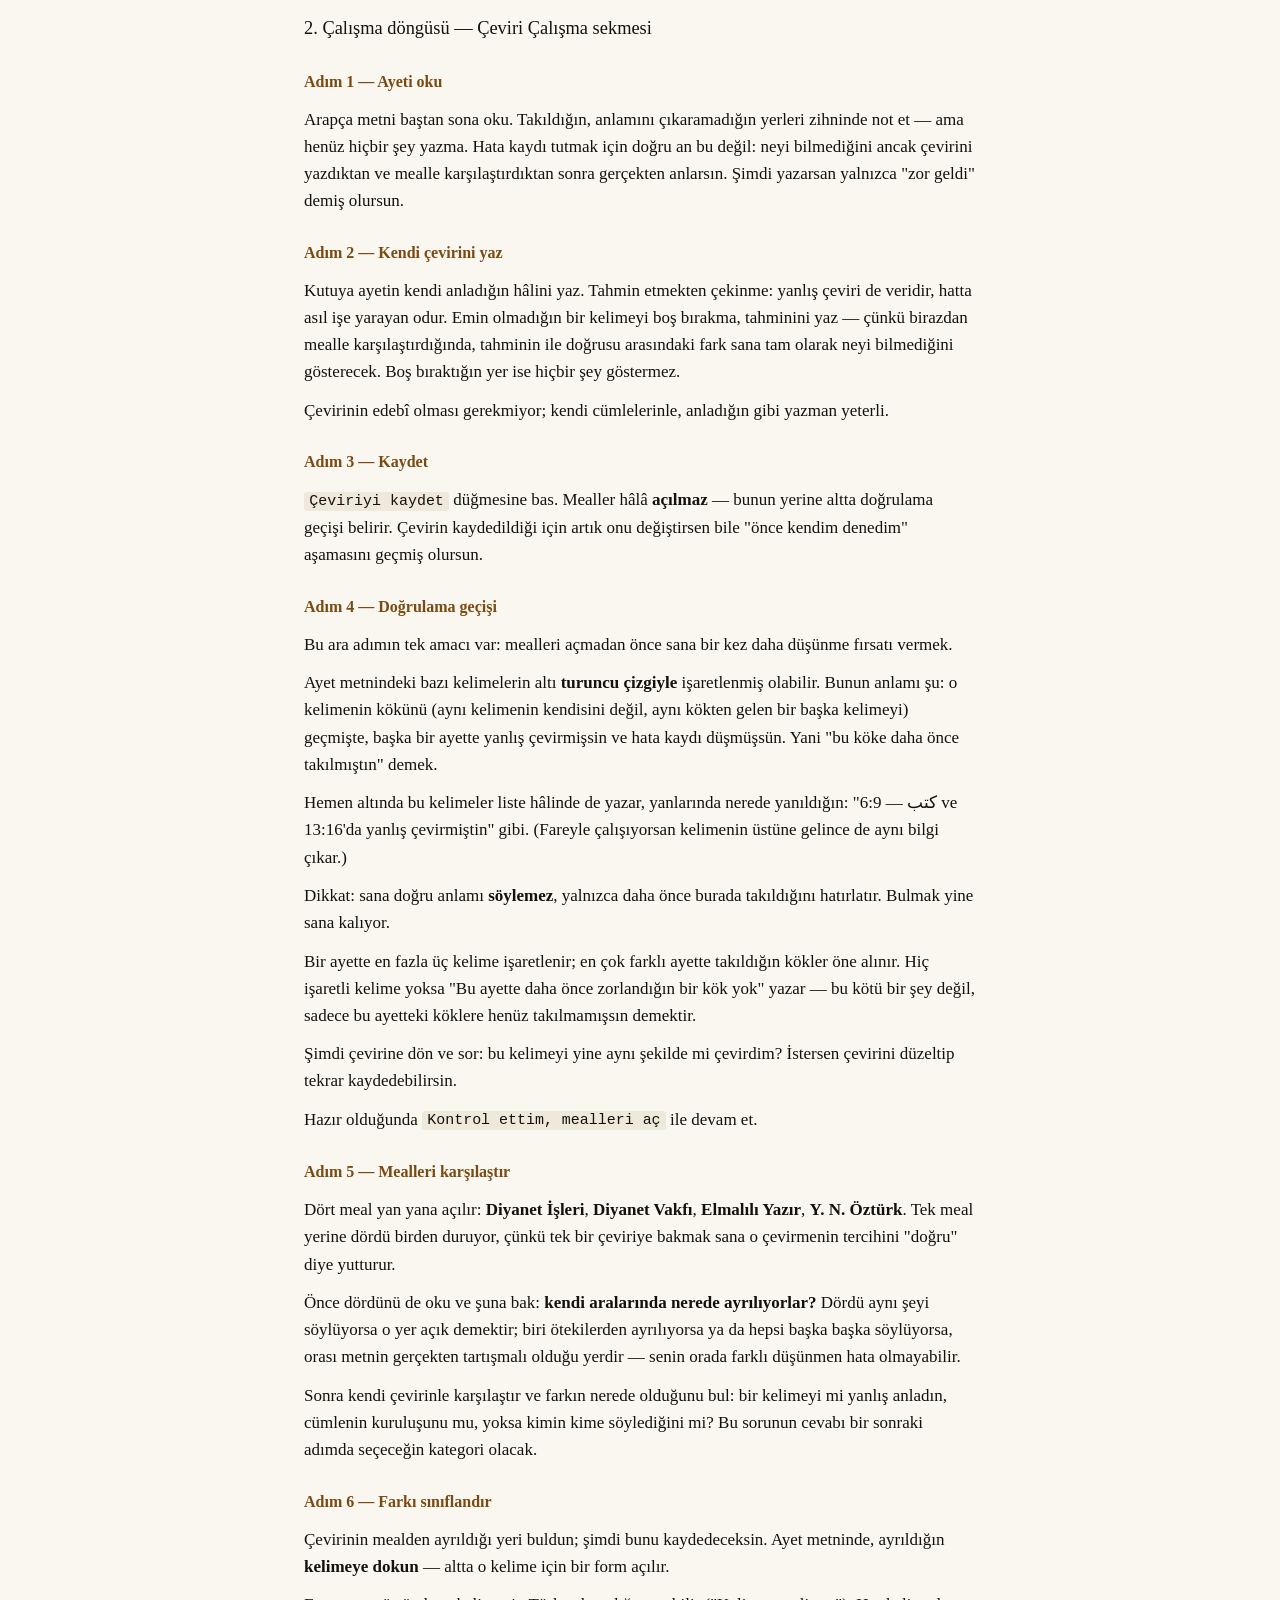
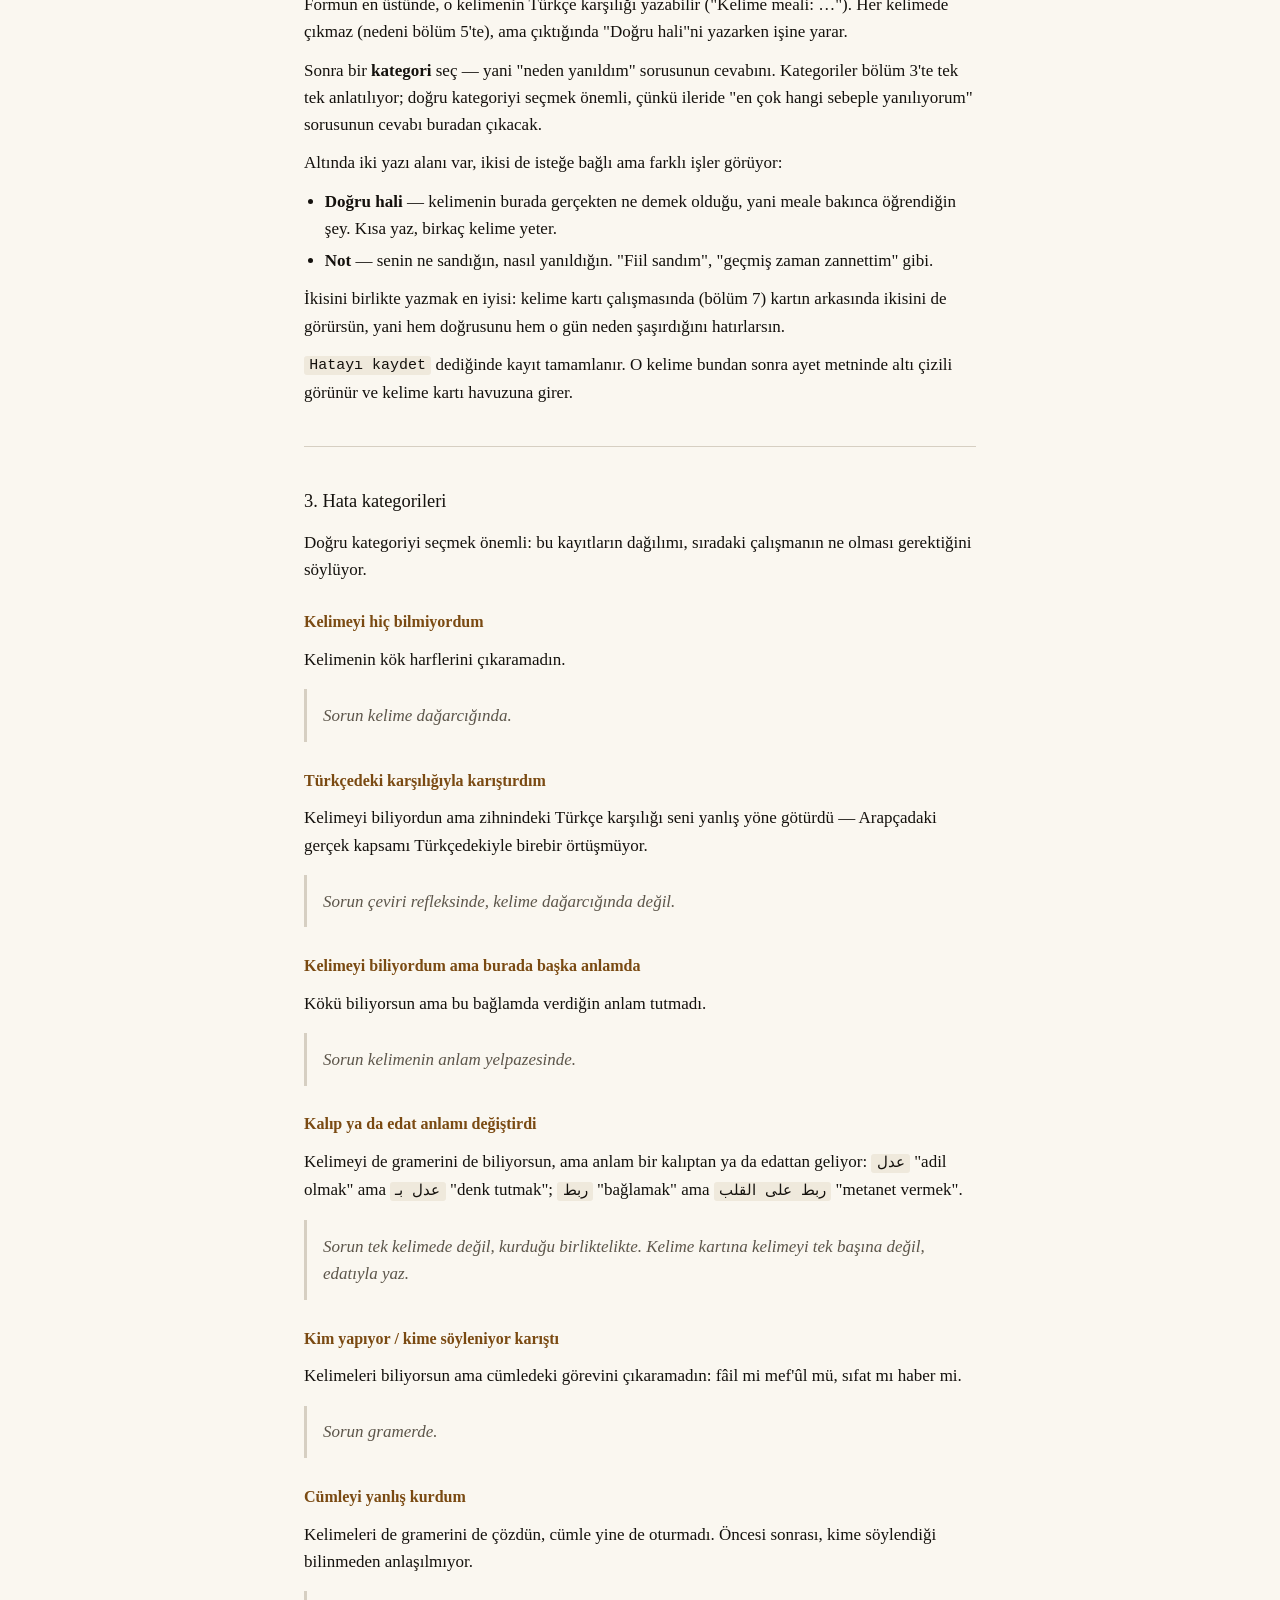
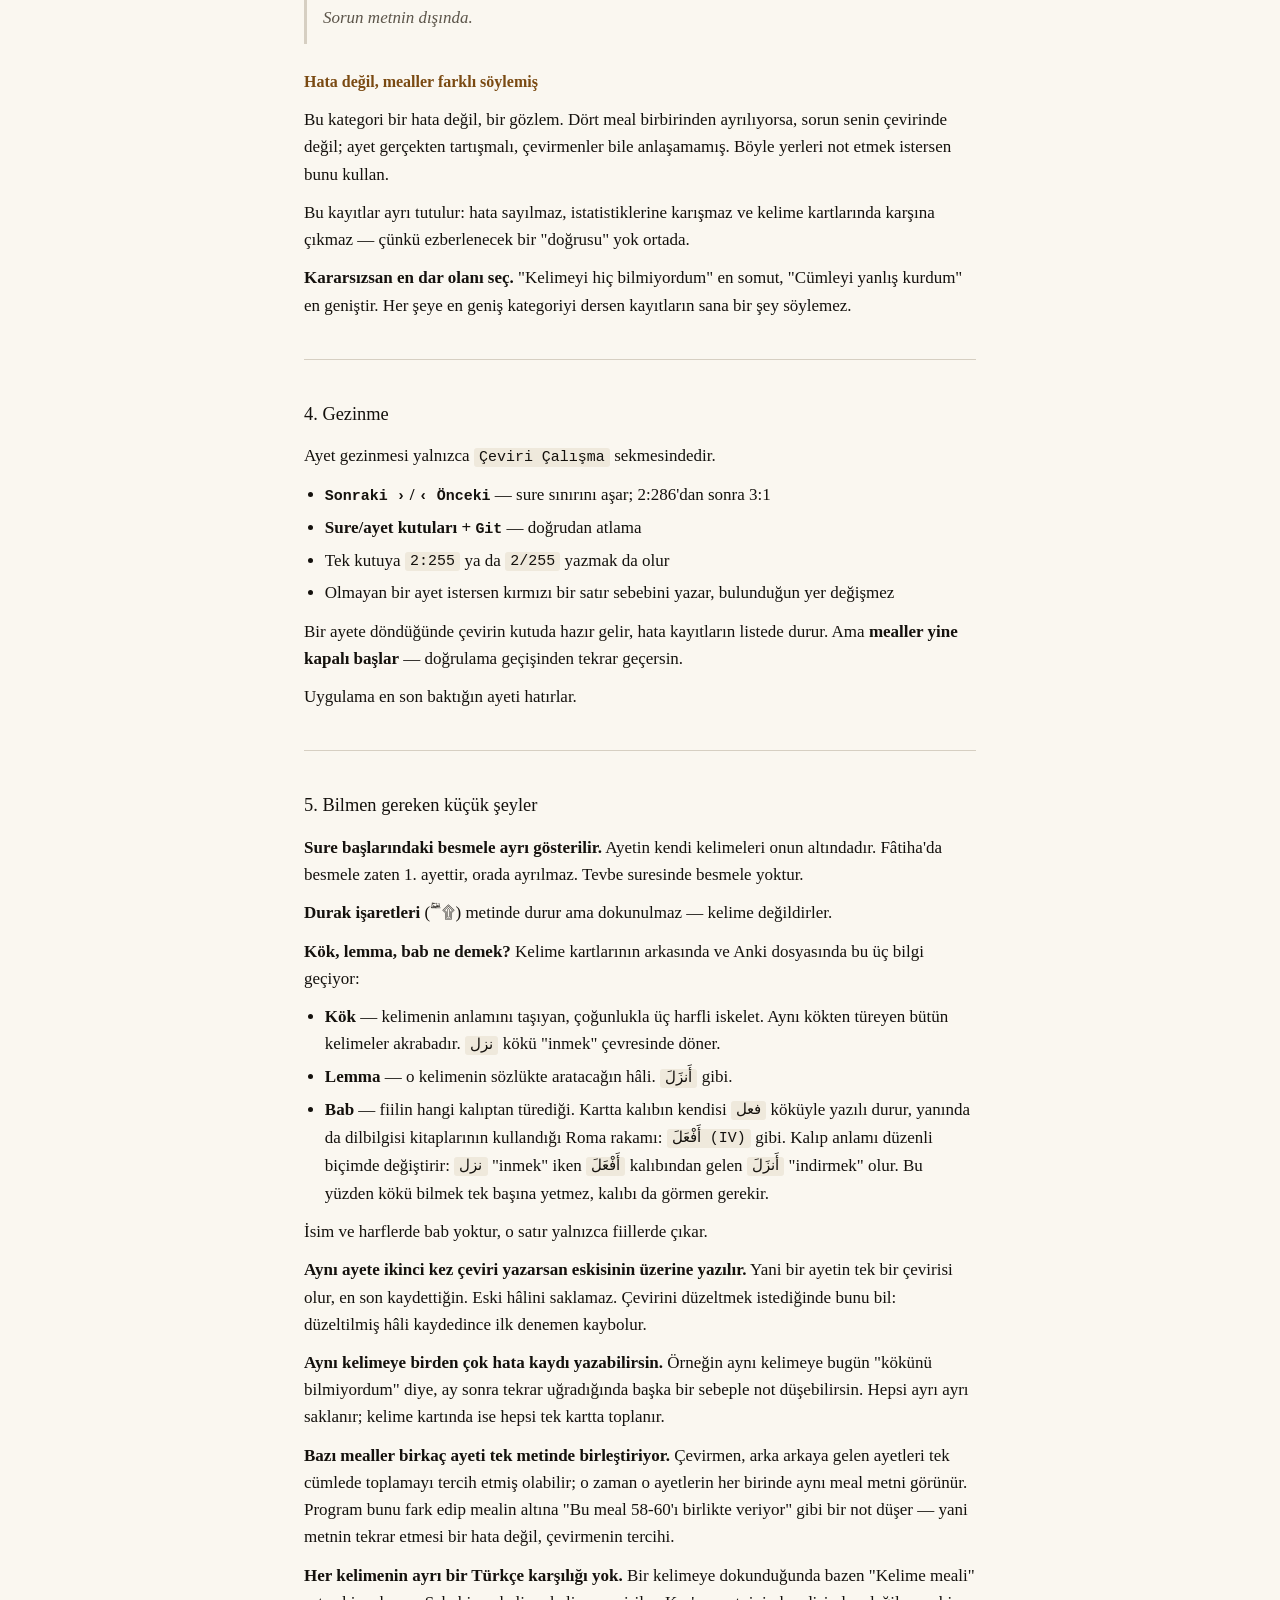
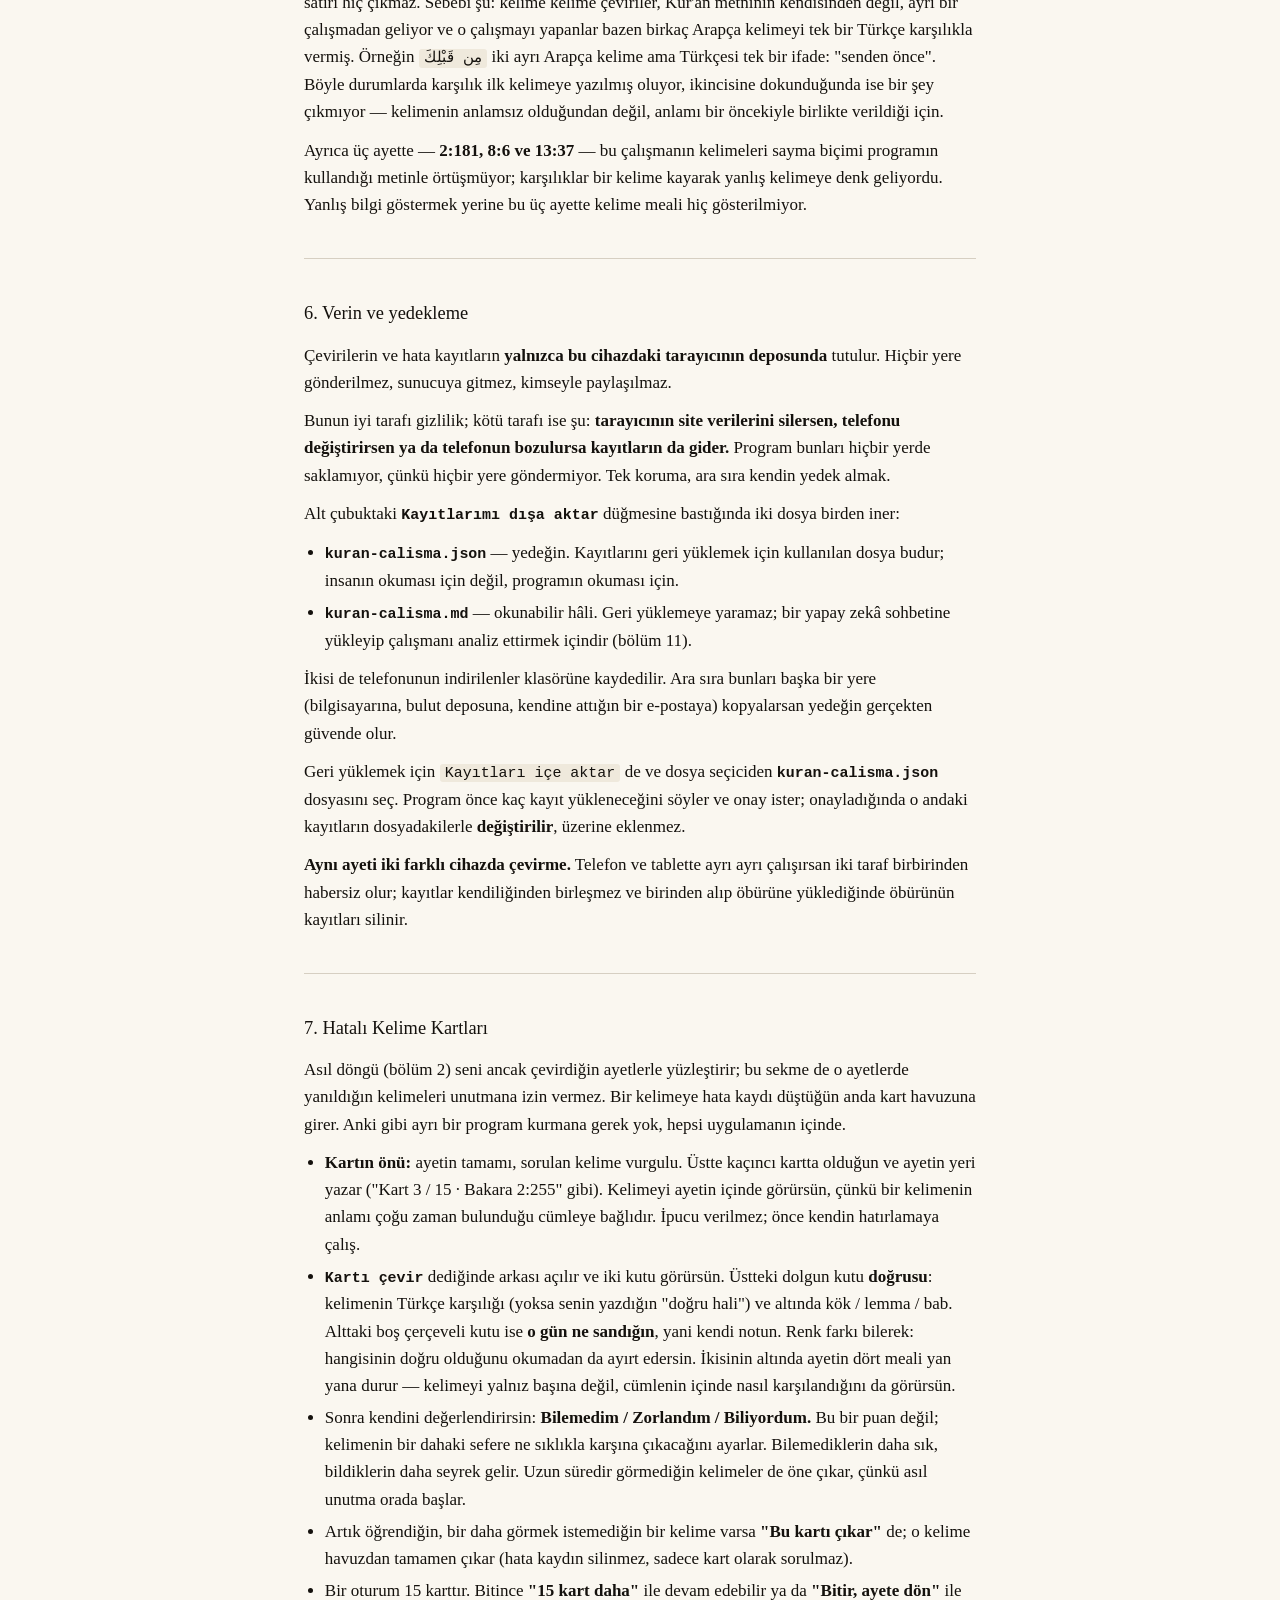
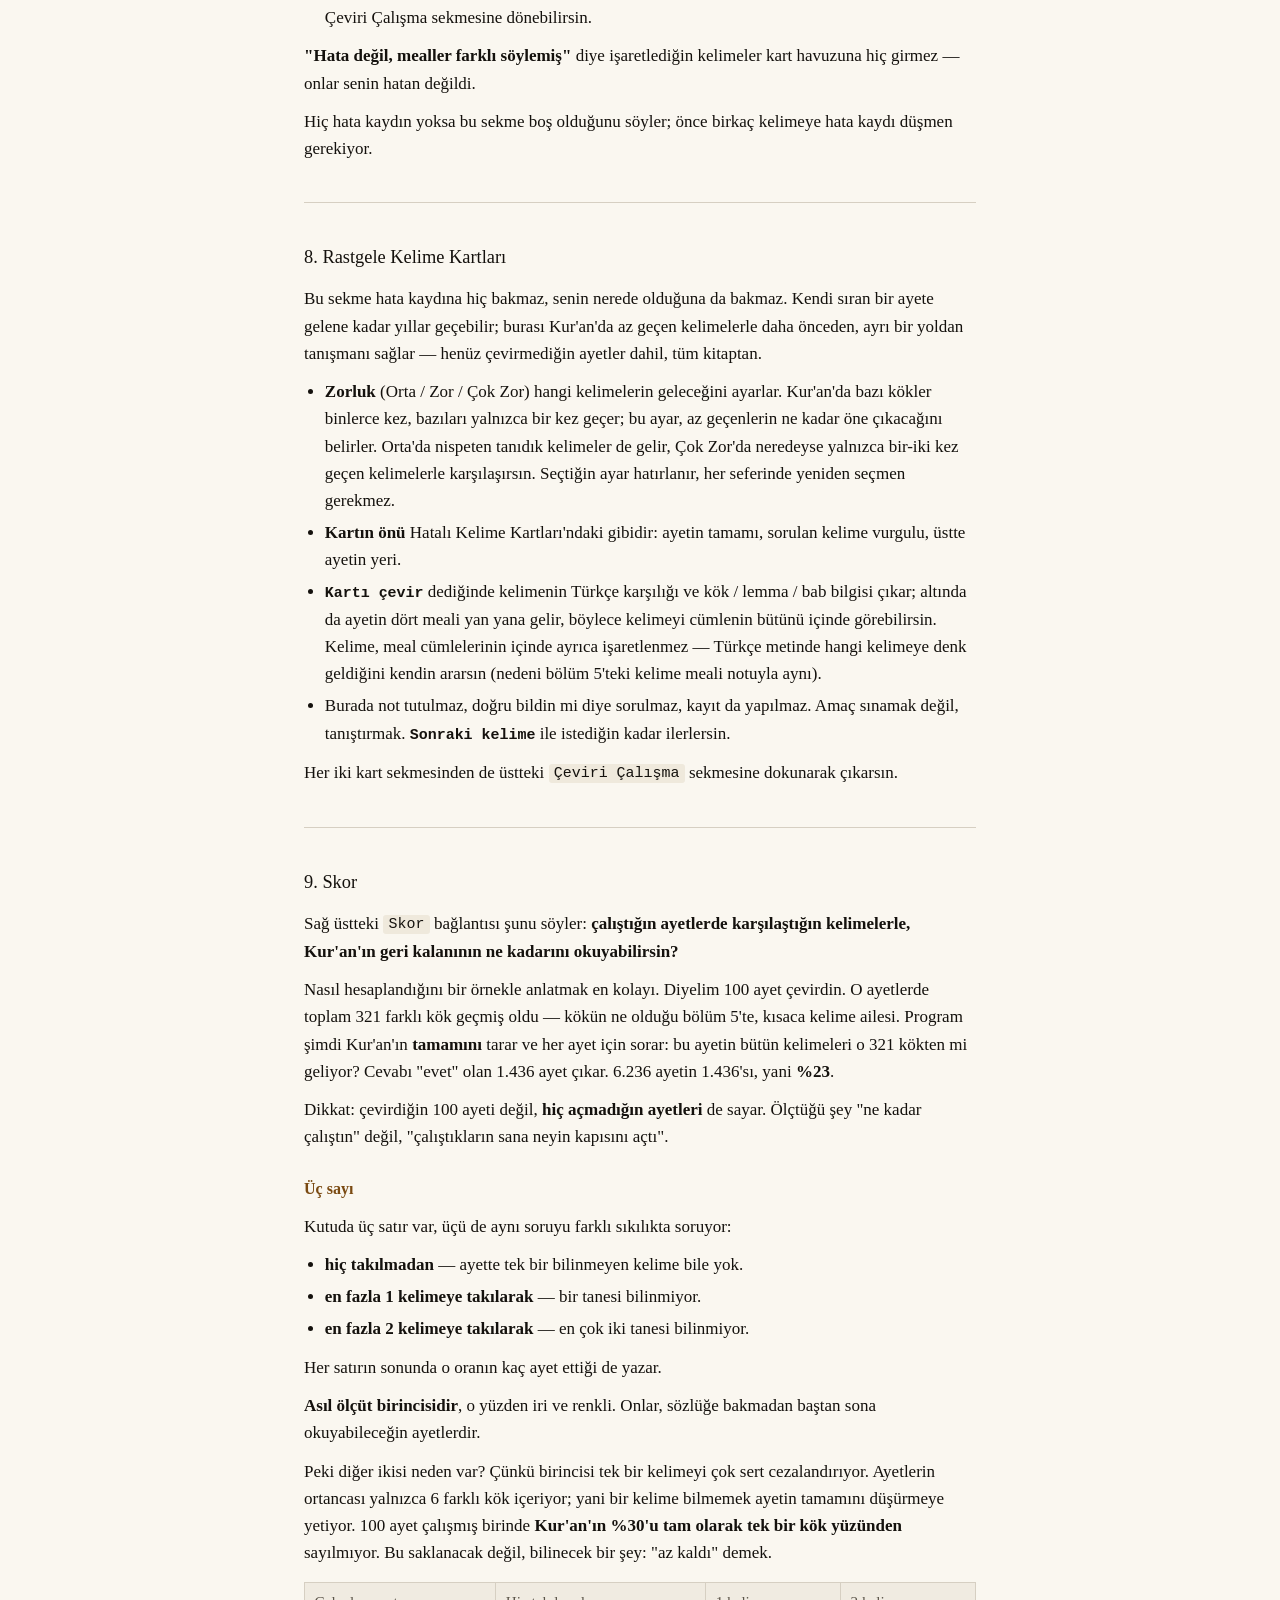
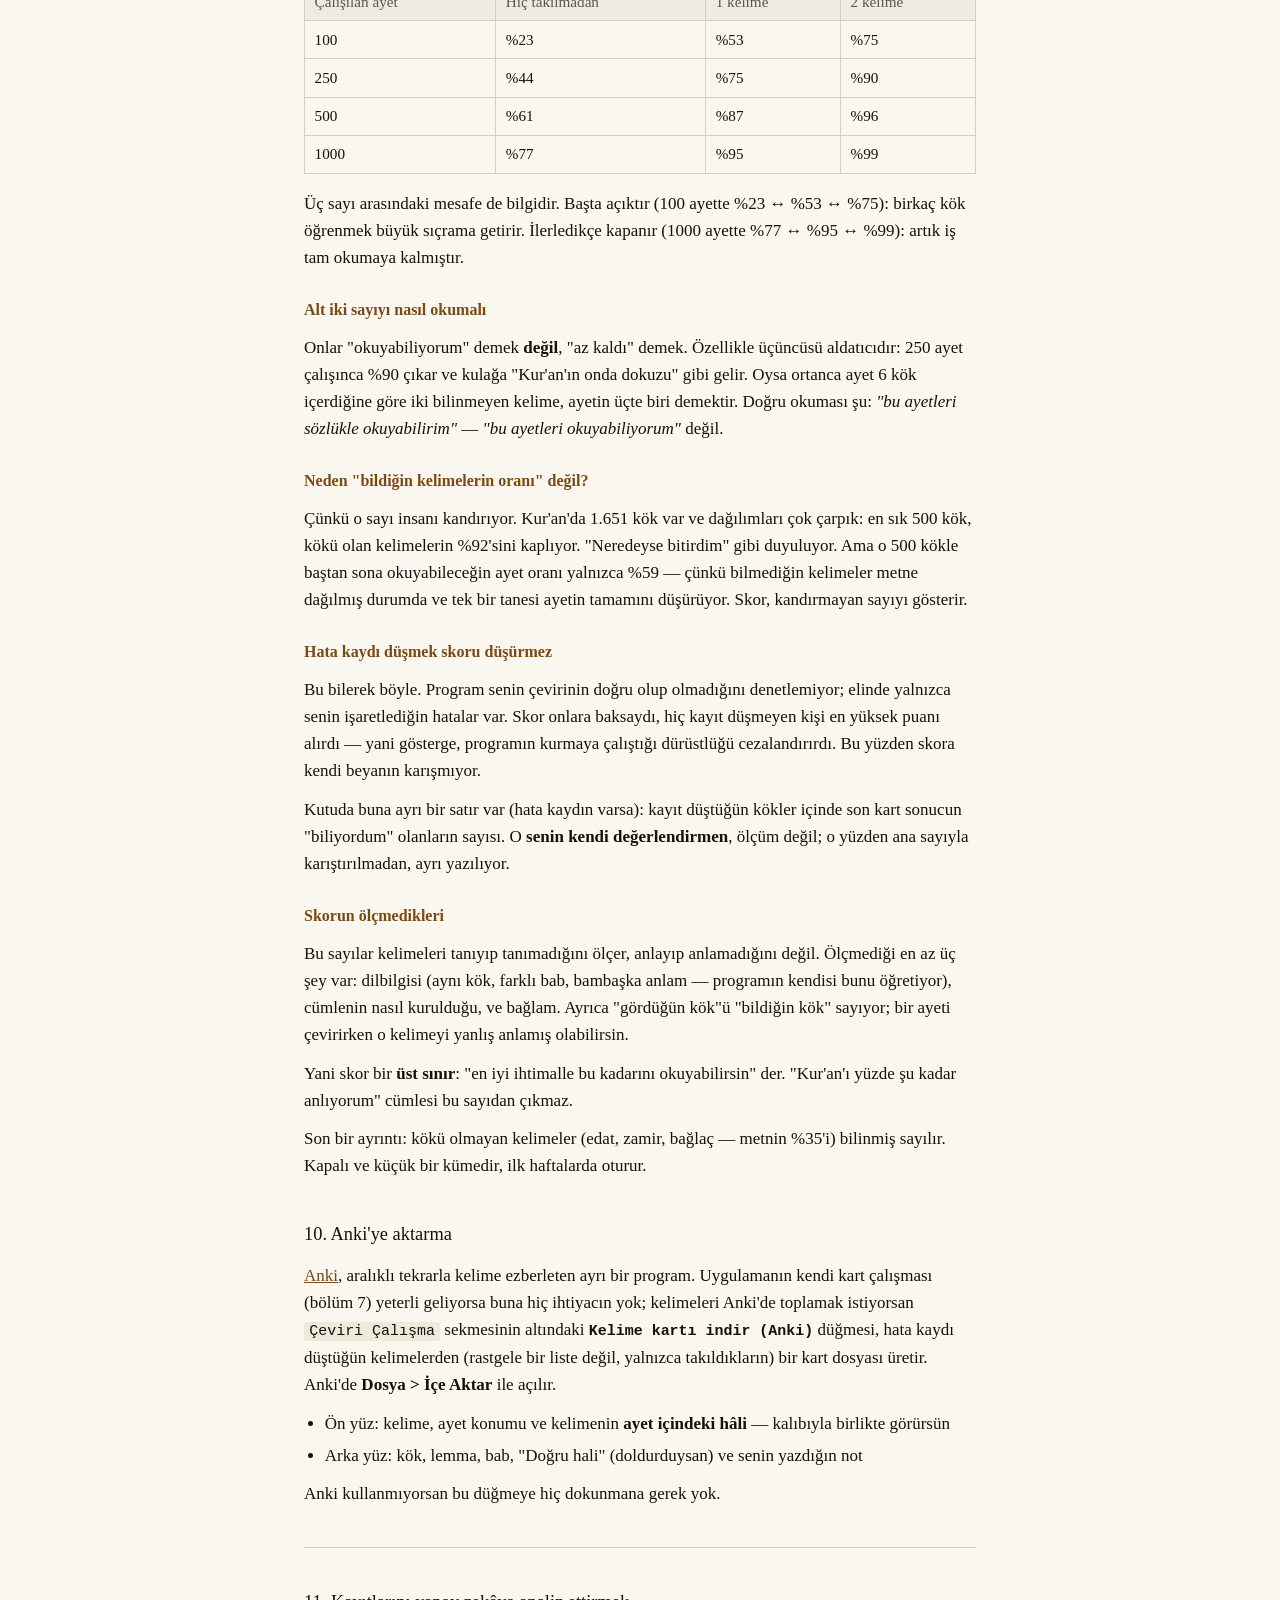
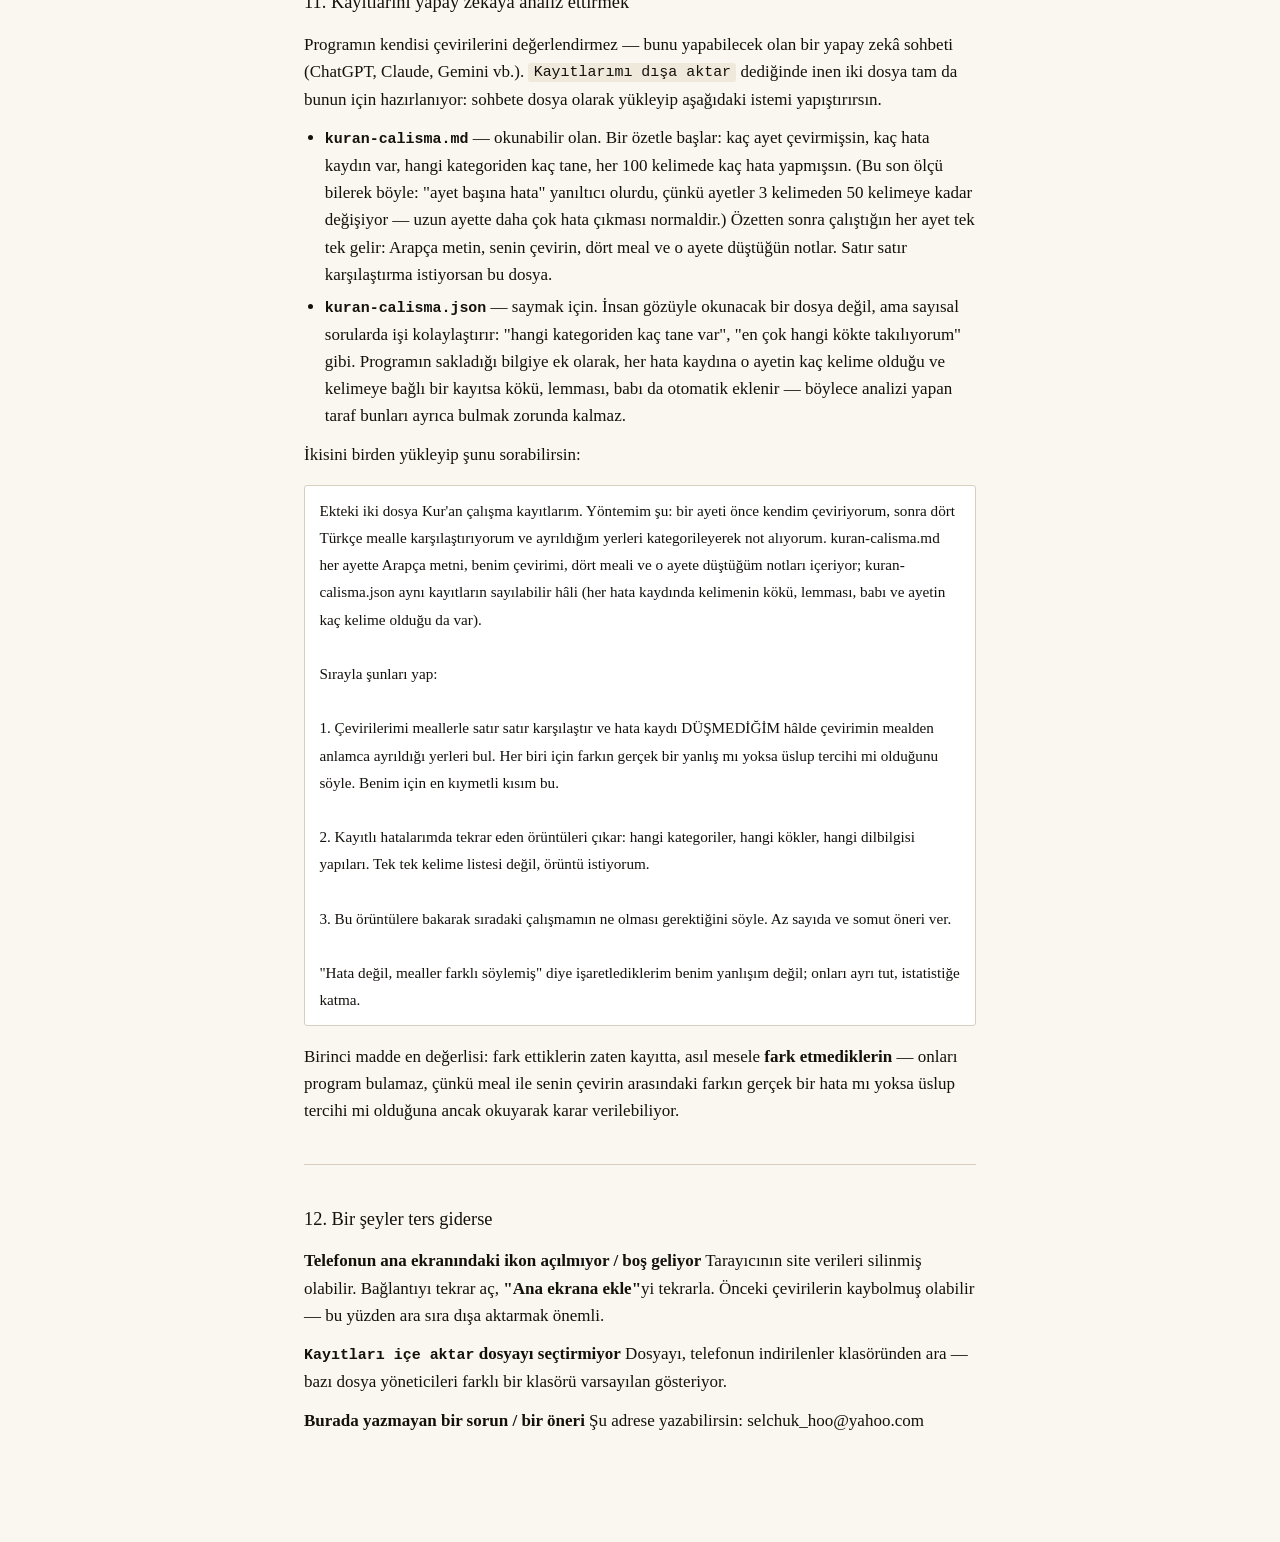
==== commit c51795f7: "Yayınla" ====
--- a/yardim.html
+++ b/yardim.html
@@ -125,21 +125,28 @@
 <p>Her iki kart sekmesinden de üstteki <code>Çeviri Çalışma</code> sekmesine dokunarak çıkarsın.</p>
 <hr>
 <h2>9. Skor</h2>
-<p>Sağ üstteki <code>Skor</code> bağlantısı tek bir soruya cevap verir:</p>
-<blockquote><p>Çevirisini yazdığın ayetlerde gördüğün kökleri bir havuz sayarsak, Kur&#x27;an&#x27;ın kaç ayeti <strong>tamamen</strong> o havuzdan oluşuyor?</p></blockquote>
-<p>Cevap yüzde olarak çıkar. Altında daha küçük iki sayı daha var: <strong>bir</strong> ve <strong>iki</strong> bilinmeyen kelimeye kadar okunabilen ayet oranı.</p>
-<p>Üçü neden ayrı duruyor? Çünkü &quot;tam okunabilen&quot; ölçüsü tek bir bilinmeyen kelimeyi çok sert cezalandırıyor — ayetlerin ortancası yalnızca 6 farklı kök içeriyor, yani bir kelime bilmemek ayetin tamamını düşürmeye yetiyor. 250 ayet çalışmış birinde Kur&#x27;an&#x27;ın <strong>%31&#x27;i tam olarak tek bir kök yüzünden</strong> sayılmıyor. Bu, saklanmaması gereken bir bilgi: &quot;az kaldı&quot; demek.</p>
-<table><thead><tr><th>Çalışılan ayet</th><th>Tam</th><th>1 kelimeye kadar</th><th>2 kelimeye kadar</th></tr></thead><tbody><tr><td>100</td><td>%23</td><td>%53</td><td>%75</td></tr><tr><td>250</td><td>%44</td><td>%75</td><td>%90</td></tr><tr><td>500</td><td>%61</td><td>%87</td><td>%96</td></tr><tr><td>1000</td><td>%77</td><td>%95</td><td>%99</td></tr></tbody></table>
-<p>Büyük sayı üstte ve iri duruyor, çünkü <strong>ölçüt olan o</strong>: hiç takılmadan okuyabildiğin ayet. Alttaki ikisi ilerlemenin ne kadar yakın olduğunu gösterir.</p>
-<p><strong>Alt iki sayıyı nasıl okumalı — burada dikkatli olmak gerekiyor.</strong> Onlar &quot;okuyabiliyorum&quot; demek değil, &quot;yaklaştım&quot; demektir. Özellikle üçüncüsü aldatıcı olabilir: 250 ayet çalışınca %90 çıkıyor ve kulağa &quot;Kur&#x27;an&#x27;ın onda dokuzu&quot; gibi geliyor. Oysa iki bilinmeyen kelime çoğu ayeti gerçekten anlaşılmaz yapar — hele ortanca ayet 6 kökken, iki bilinmeyen kelime ayetin üçte biri demektir. O sayıya bakarken şunu düşün: &quot;bu ayetleri sözlükle okuyabilirim&quot;, &quot;bu ayetleri okuyabiliyorum&quot; değil.</p>
-<p>Üç sayı arasındaki mesafe de kendi başına bilgi. Başta açık (100 ayette %23 ↔ %53 ↔ %75), ilerledikçe kapanıyor (1000 ayette %77 ↔ %95 ↔ %99). Aradaki fark büyükse birkaç kök öğrenmek büyük sıçrama getirir; kapandıysa artık asıl iş tam okumaya geçmiştir.</p>
-<p>Kutunun altında ayrıca kaç ayet çevirdiğin ve kaç farklı kök gördüğün yazar.</p>
-<p><strong>Neden &quot;bildiğin kelime oranı&quot; değil de bu?</strong> Çünkü kelime oranı insanı kandırıyor. Kur&#x27;an&#x27;da 1.651 kök var ve dağılımları çok çarpık: en sık 500 kök, kökü olan kelimelerin %92&#x27;sini kaplıyor. Kulağa &quot;neredeyse bitirdim&quot; gibi geliyor — ama o 500 kökle baştan sona okuyabileceğin ayet oranı yalnızca %59. Sebebi basit: bilmediğin kelimeler metne dağılmış durumda ve <strong>tek bir bilinmeyen kelime ayetin tamamını düşürüyor.</strong> Skor, seni kandırmayan sayıyı gösterir.</p>
-<p>Sayı başta hızlı yükselir, sonra yavaşlar: 100 ayet çalışmak 321 kök gösterirken, 1000 ayet 916 kök gösteriyor. Bu yavaşlama bir başarısızlık değil — geriye kalan kökler gerçekten nadir olanlar.</p>
-<p><strong>Hata kaydı düşmek skoru DÜŞÜRMEZ.</strong> Bu bilerek böyle. Program senin çevirinin doğru olup olmadığını denetlemiyor; elinde yalnızca senin işaretlediğin hatalar var. Skor onlara baksaydı, hiç kayıt düşmeyen kişi en yüksek puanı alırdı — yani gösterge, programın kurmaya çalıştığı dürüstlüğü cezalandırırdı. Bu yüzden skora kendi beyanın karışmıyor.</p>
-<p>Kutuda bir de ikinci satır çıkar (hata kaydın varsa): kayıt düştüğün kökler içinde son kart sonucun &quot;biliyordum&quot; olanların sayısı. Bu <strong>senin kendi değerlendirmen</strong>, ölçüm değil; o yüzden ana sayıyla karıştırılmadan, ayrı yazılır.</p>
-<p><strong>Skorun ölçmediği şeyler.</strong> Bu sayılar kelime tanıdıklığını ölçer, anlamayı değil. Ölçmediği en az üç şey var: dilbilgisi (aynı kök, farklı bab, bambaşka anlam — programın kendisi bunu öğretiyor), cümle kurulumu, ve bağlam. Ayrıca &quot;gördüğün kök&quot;ü &quot;bildiğin kök&quot; sayıyor; bir ayeti çevirirken bir kelimeyi yanlış anlamış olabilirsin. Yani skor bir üst sınır: &quot;en iyi ihtimalle bu kadarını okuyabilirsin&quot; der. &quot;Kur&#x27;an&#x27;ı yüzde şu kadar anlıyorum&quot; cümlesi bu sayıdan çıkmaz.</p>
-<p>Kökü olmayan kelimeler (edat, zamir, bağlaç — metnin %35&#x27;i) bilinmiş sayılır. Kapalı ve küçük bir kümedir, ilk haftalarda oturur.</p>
+<p>Sağ üstteki <code>Skor</code> bağlantısı şunu söyler: <strong>çalıştığın ayetlerde karşılaştığın kelimelerle, Kur&#x27;an&#x27;ın geri kalanının ne kadarını okuyabilirsin?</strong></p>
+<p>Nasıl hesaplandığını bir örnekle anlatmak en kolayı. Diyelim 100 ayet çevirdin. O ayetlerde toplam 321 farklı kök geçmiş oldu — kökün ne olduğu bölüm 5&#x27;te, kısaca kelime ailesi. Program şimdi Kur&#x27;an&#x27;ın <strong>tamamını</strong> tarar ve her ayet için sorar: bu ayetin bütün kelimeleri o 321 kökten mi geliyor? Cevabı &quot;evet&quot; olan 1.436 ayet çıkar. 6.236 ayetin 1.436&#x27;sı, yani <strong>%23</strong>.</p>
+<p>Dikkat: çevirdiğin 100 ayeti değil, <strong>hiç açmadığın ayetleri</strong> de sayar. Ölçtüğü şey &quot;ne kadar çalıştın&quot; değil, &quot;çalıştıkların sana neyin kapısını açtı&quot;.</p>
+<h3>Üç sayı</h3>
+<p>Kutuda üç satır var, üçü de aynı soruyu farklı sıkılıkta soruyor:</p>
+<ul><li><strong>hiç takılmadan</strong> — ayette tek bir bilinmeyen kelime bile yok.</li><li><strong>en fazla 1 kelimeye takılarak</strong> — bir tanesi bilinmiyor.</li><li><strong>en fazla 2 kelimeye takılarak</strong> — en çok iki tanesi bilinmiyor.</li></ul>
+<p>Her satırın sonunda o oranın kaç ayet ettiği de yazar.</p>
+<p><strong>Asıl ölçüt birincisidir</strong>, o yüzden iri ve renkli. Onlar, sözlüğe bakmadan baştan sona okuyabileceğin ayetlerdir.</p>
+<p>Peki diğer ikisi neden var? Çünkü birincisi tek bir kelimeyi çok sert cezalandırıyor. Ayetlerin ortancası yalnızca 6 farklı kök içeriyor; yani bir kelime bilmemek ayetin tamamını düşürmeye yetiyor. 100 ayet çalışmış birinde <strong>Kur&#x27;an&#x27;ın %30&#x27;u tam olarak tek bir kök yüzünden</strong> sayılmıyor. Bu saklanacak değil, bilinecek bir şey: &quot;az kaldı&quot; demek.</p>
+<table><thead><tr><th>Çalışılan ayet</th><th>Hiç takılmadan</th><th>1 kelime</th><th>2 kelime</th></tr></thead><tbody><tr><td>100</td><td>%23</td><td>%53</td><td>%75</td></tr><tr><td>250</td><td>%44</td><td>%75</td><td>%90</td></tr><tr><td>500</td><td>%61</td><td>%87</td><td>%96</td></tr><tr><td>1000</td><td>%77</td><td>%95</td><td>%99</td></tr></tbody></table>
+<p>Üç sayı arasındaki mesafe de bilgidir. Başta açıktır (100 ayette %23 ↔ %53 ↔ %75): birkaç kök öğrenmek büyük sıçrama getirir. İlerledikçe kapanır (1000 ayette %77 ↔ %95 ↔ %99): artık iş tam okumaya kalmıştır.</p>
+<h3>Alt iki sayıyı nasıl okumalı</h3>
+<p>Onlar &quot;okuyabiliyorum&quot; demek <strong>değil</strong>, &quot;az kaldı&quot; demek. Özellikle üçüncüsü aldatıcıdır: 250 ayet çalışınca %90 çıkar ve kulağa &quot;Kur&#x27;an&#x27;ın onda dokuzu&quot; gibi gelir. Oysa ortanca ayet 6 kök içerdiğine göre iki bilinmeyen kelime, ayetin üçte biri demektir. Doğru okuması şu: <em>&quot;bu ayetleri sözlükle okuyabilirim&quot;</em> — <em>&quot;bu ayetleri okuyabiliyorum&quot;</em> değil.</p>
+<h3>Neden &quot;bildiğin kelimelerin oranı&quot; değil?</h3>
+<p>Çünkü o sayı insanı kandırıyor. Kur&#x27;an&#x27;da 1.651 kök var ve dağılımları çok çarpık: en sık 500 kök, kökü olan kelimelerin %92&#x27;sini kaplıyor. &quot;Neredeyse bitirdim&quot; gibi duyuluyor. Ama o 500 kökle baştan sona okuyabileceğin ayet oranı yalnızca %59 — çünkü bilmediğin kelimeler metne dağılmış durumda ve tek bir tanesi ayetin tamamını düşürüyor. Skor, kandırmayan sayıyı gösterir.</p>
+<h3>Hata kaydı düşmek skoru düşürmez</h3>
+<p>Bu bilerek böyle. Program senin çevirinin doğru olup olmadığını denetlemiyor; elinde yalnızca senin işaretlediğin hatalar var. Skor onlara baksaydı, hiç kayıt düşmeyen kişi en yüksek puanı alırdı — yani gösterge, programın kurmaya çalıştığı dürüstlüğü cezalandırırdı. Bu yüzden skora kendi beyanın karışmıyor.</p>
+<p>Kutuda buna ayrı bir satır var (hata kaydın varsa): kayıt düştüğün kökler içinde son kart sonucun &quot;biliyordum&quot; olanların sayısı. O <strong>senin kendi değerlendirmen</strong>, ölçüm değil; o yüzden ana sayıyla karıştırılmadan, ayrı yazılıyor.</p>
+<h3>Skorun ölçmedikleri</h3>
+<p>Bu sayılar kelimeleri tanıyıp tanımadığını ölçer, anlayıp anlamadığını değil. Ölçmediği en az üç şey var: dilbilgisi (aynı kök, farklı bab, bambaşka anlam — programın kendisi bunu öğretiyor), cümlenin nasıl kurulduğu, ve bağlam. Ayrıca &quot;gördüğün kök&quot;ü &quot;bildiğin kök&quot; sayıyor; bir ayeti çevirirken o kelimeyi yanlış anlamış olabilirsin.</p>
+<p>Yani skor bir <strong>üst sınır</strong>: &quot;en iyi ihtimalle bu kadarını okuyabilirsin&quot; der. &quot;Kur&#x27;an&#x27;ı yüzde şu kadar anlıyorum&quot; cümlesi bu sayıdan çıkmaz.</p>
+<p>Son bir ayrıntı: kökü olmayan kelimeler (edat, zamir, bağlaç — metnin %35&#x27;i) bilinmiş sayılır. Kapalı ve küçük bir kümedir, ilk haftalarda oturur.</p>
 <h2>10. Anki&#x27;ye aktarma</h2>
 <p><a href="https://apps.ankiweb.net">Anki</a>, aralıklı tekrarla kelime ezberleten ayrı bir program. Uygulamanın kendi kart çalışması (bölüm 7) yeterli geliyorsa buna hiç ihtiyacın yok; kelimeleri Anki&#x27;de toplamak istiyorsan <code>Çeviri Çalışma</code> sekmesinin altındaki <strong><code>Kelime kartı indir (Anki)</code></strong> düğmesi, hata kaydı düştüğün kelimelerden (rastgele bir liste değil, yalnızca takıldıkların) bir kart dosyası üretir. Anki&#x27;de <strong>Dosya &gt; İçe Aktar</strong> ile açılır.</p>
 <ul><li>Ön yüz: kelime, ayet konumu ve kelimenin <strong>ayet içindeki hâli</strong> — kalıbıyla birlikte görürsün</li><li>Arka yüz: kök, lemma, bab, &quot;Doğru hali&quot; (doldurduysan) ve senin yazdığın not</li></ul>
--- a/style.css
+++ b/style.css
@@ -590,41 +590,42 @@
 
 /* --- skor kutusu --- */
 
-.skor-buyuk {
-  margin: 0.3rem 0 0.2rem;
+/* Sayıların üstündeki soru: sayı ancak neyin cevabı olduğu bilinince
+   bir şey ifade ediyor, o yüzden ilk satır o. */
+.skor-soru {
+  margin: 0.2rem 0 0.9rem;
+  line-height: 1.5;
+}
+
+/* Üç satır da aynı kalıpta: yüzde · ne demek olduğu · kaç ayet. */
+.skor-satir {
+  margin: 0 0 0.35rem;
   display: flex;
   align-items: baseline;
   flex-wrap: wrap;
   gap: 0 0.5rem;
 }
 
-.skor-buyuk strong {
-  font-size: 2.4rem;
-  line-height: 1.1;
-  color: var(--vurgu);
-}
-
-.skor-buyuk span { color: var(--soluk); font-size: 0.95rem; }
-
-/* İkinci sayı ana sayının yarısı kadar iri: ikisi de doğru ama
-   hiyerarşi belli olsun, "tam okunabilen" başta gelsin. */
-.skor-ikinci {
-  margin: 0 0 0.2rem;
-  display: flex;
-  align-items: baseline;
-  flex-wrap: wrap;
-  gap: 0 0.5rem;
-}
-
-.skor-ikinci strong { font-size: 1.3rem; color: var(--soluk); }
-.skor-ikinci span { color: var(--soluk); font-size: 0.9rem; }
-
-.skor-liste {
-  margin: 0.9rem 0;
-  padding-left: 1.2rem;
-  font-size: 0.9rem;
-  line-height: 1.7;
-}
+.skor-satir strong {
+  font-size: 1.3rem;
+  color: var(--soluk);
+  min-width: 3.4rem;
+}
+
+.skor-satir span { color: var(--soluk); font-size: 0.9rem; }
+
+/* Ayet sayısı sağa yaslanmıyor, etiketin ardından satır içinde akıyor.
+   Sağa yaslıyken dar ekranda etiket sarınca sayı tek başına alt satırın
+   sağında öksüz kalıyordu. */
+.skor-adet { white-space: nowrap; }
+.skor-adet::before { content: "·"; margin-right: 0.45rem; }
+
+/* İlk satır asıl ölçüt: iri ve vurgu renginde. */
+.skor-buyuk { margin-bottom: 0.6rem; }
+.skor-buyuk strong { font-size: 2.4rem; line-height: 1.1; color: var(--vurgu); }
+.skor-buyuk span { color: var(--metin); font-size: 0.95rem; }
+.skor-buyuk .skor-adet { color: var(--soluk); font-size: 0.9rem; }
+
 dialog textarea { width: 100%; font-family: ui-monospace, Menlo, monospace;
                   font-size: 0.8rem; }
 dialog p { font-size: 0.95rem; }
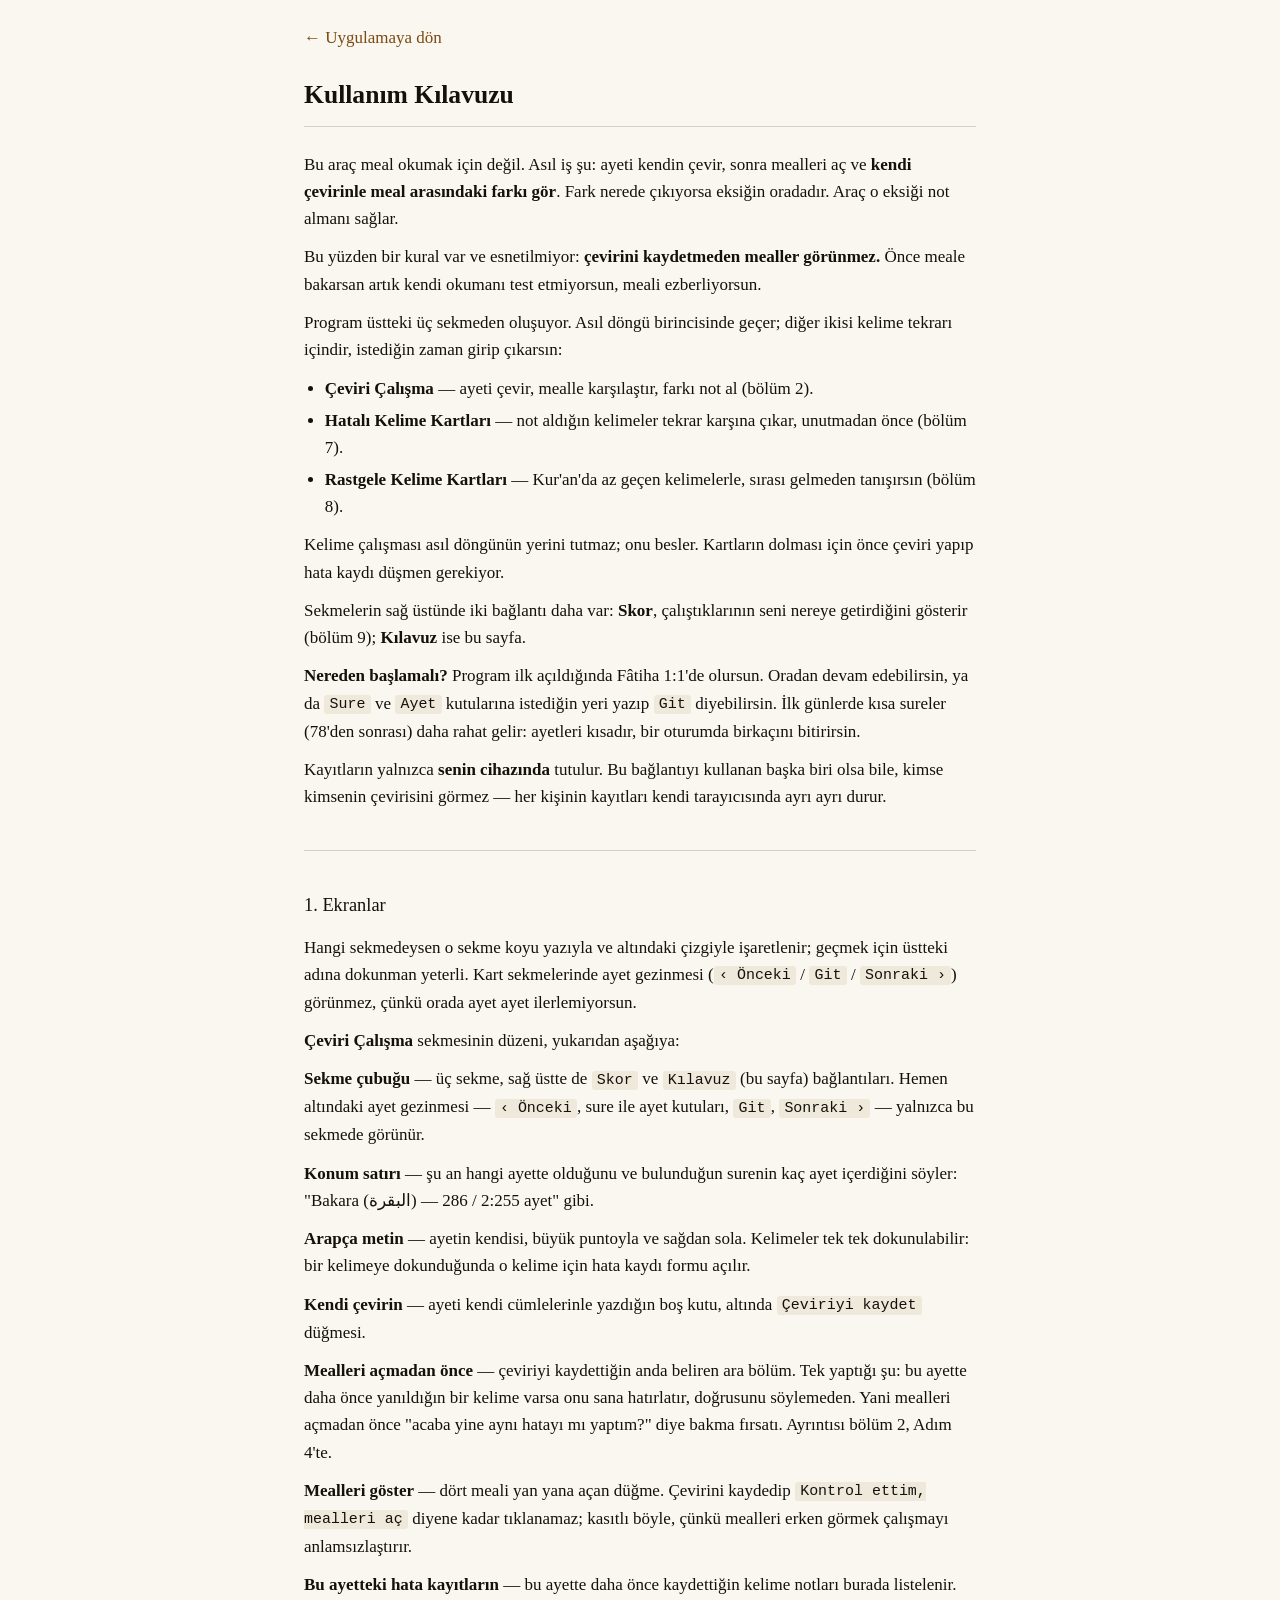
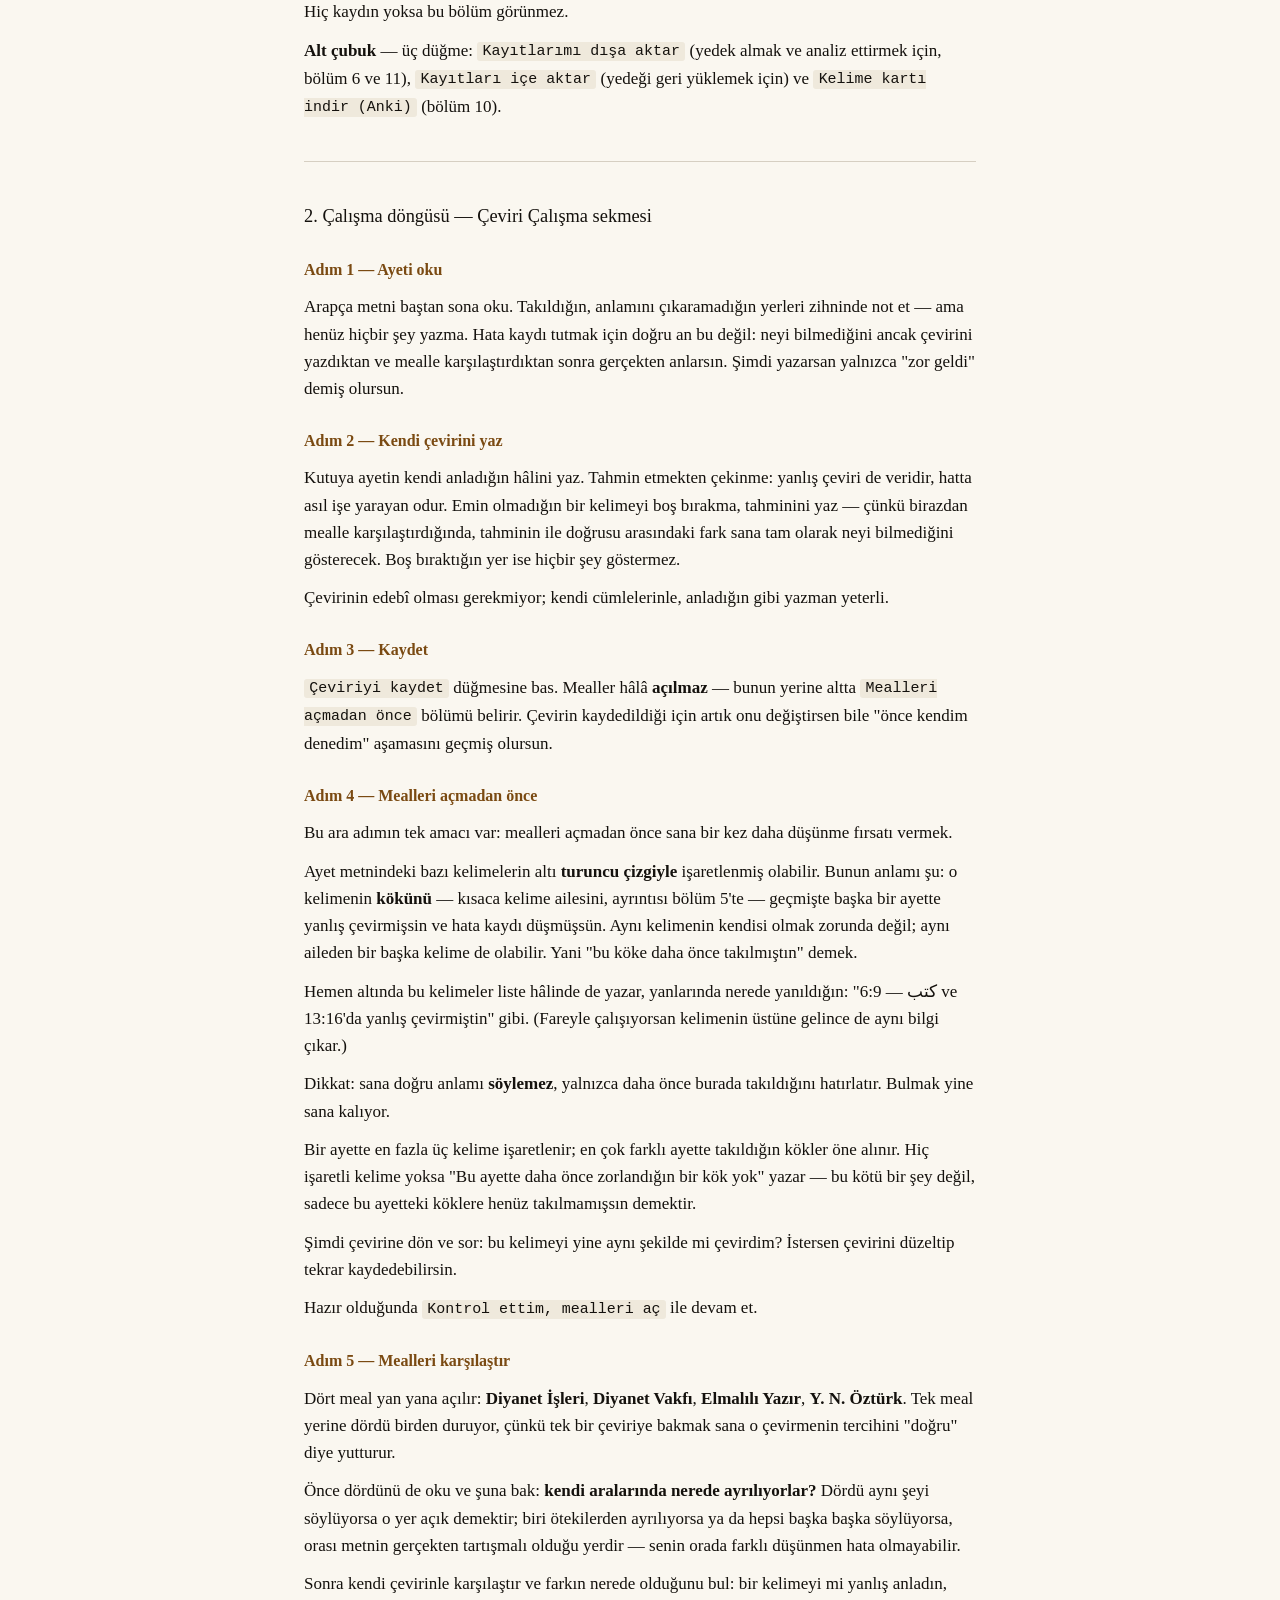
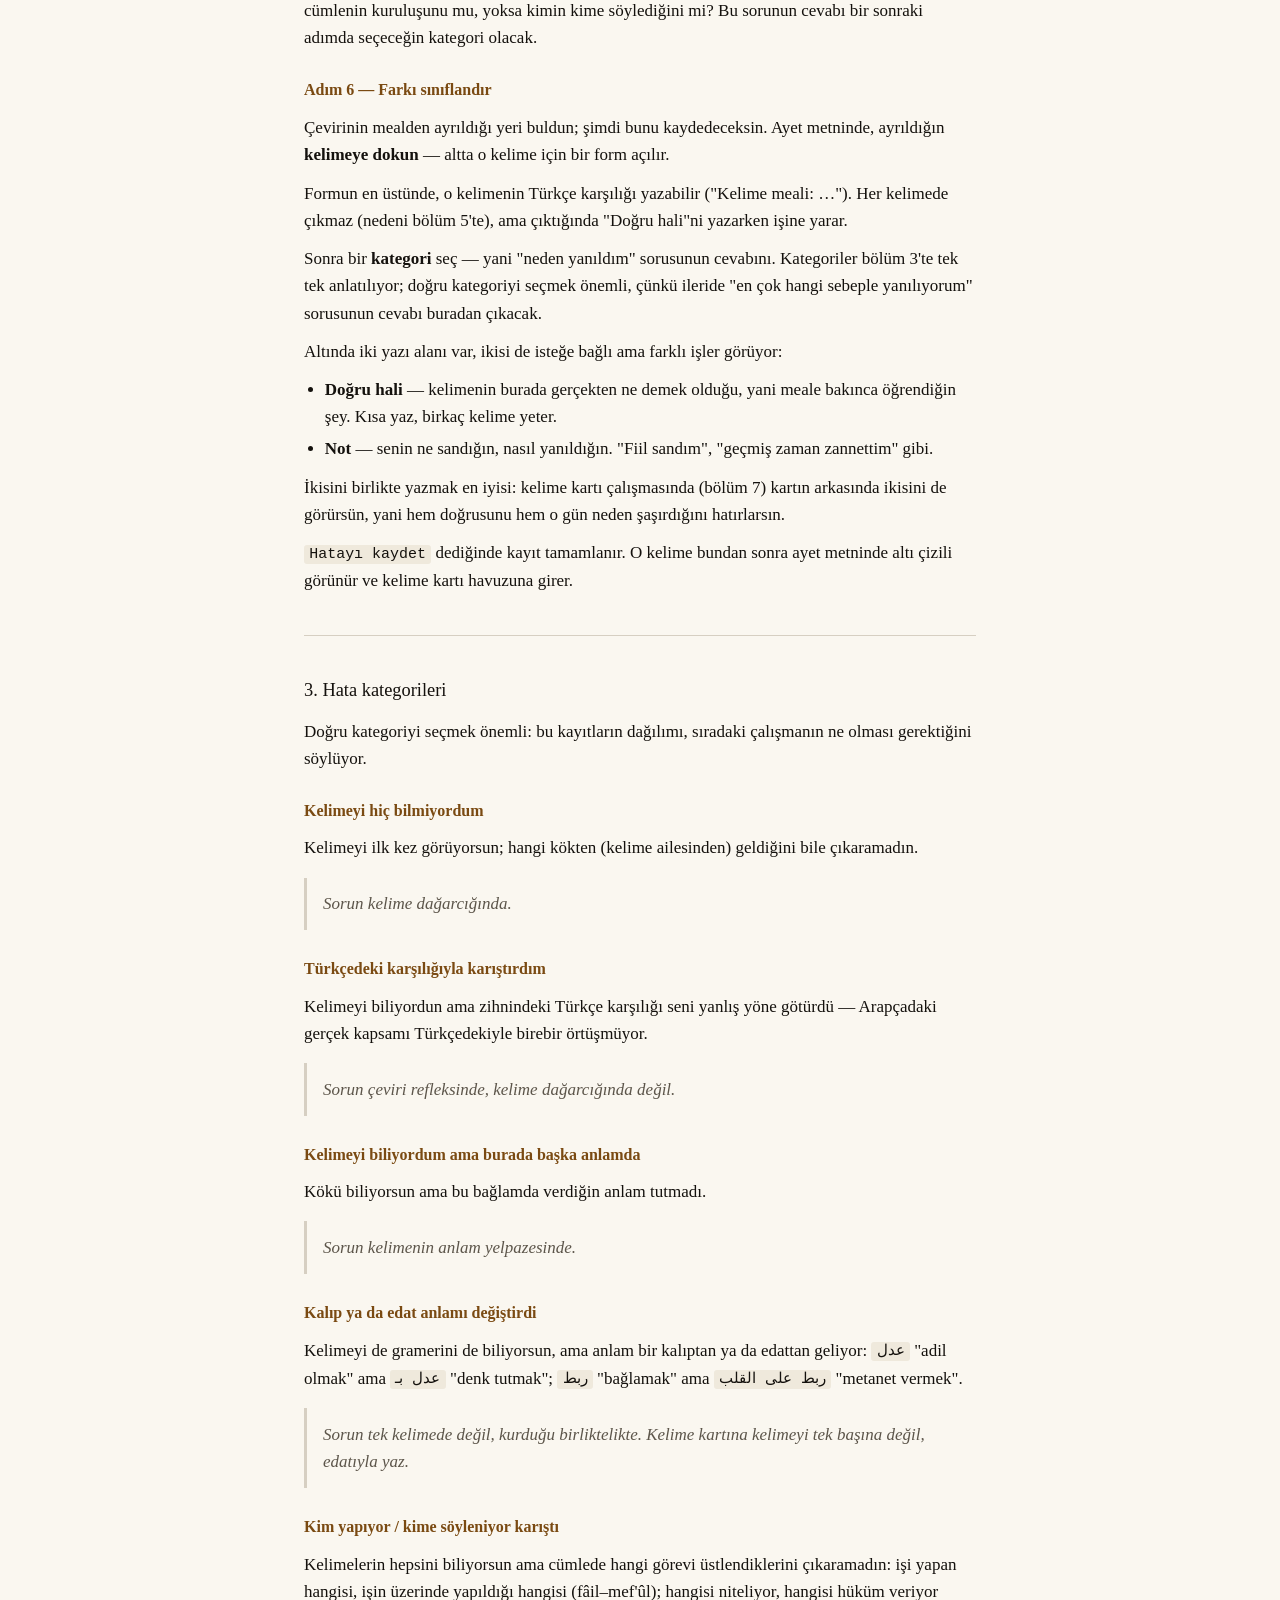
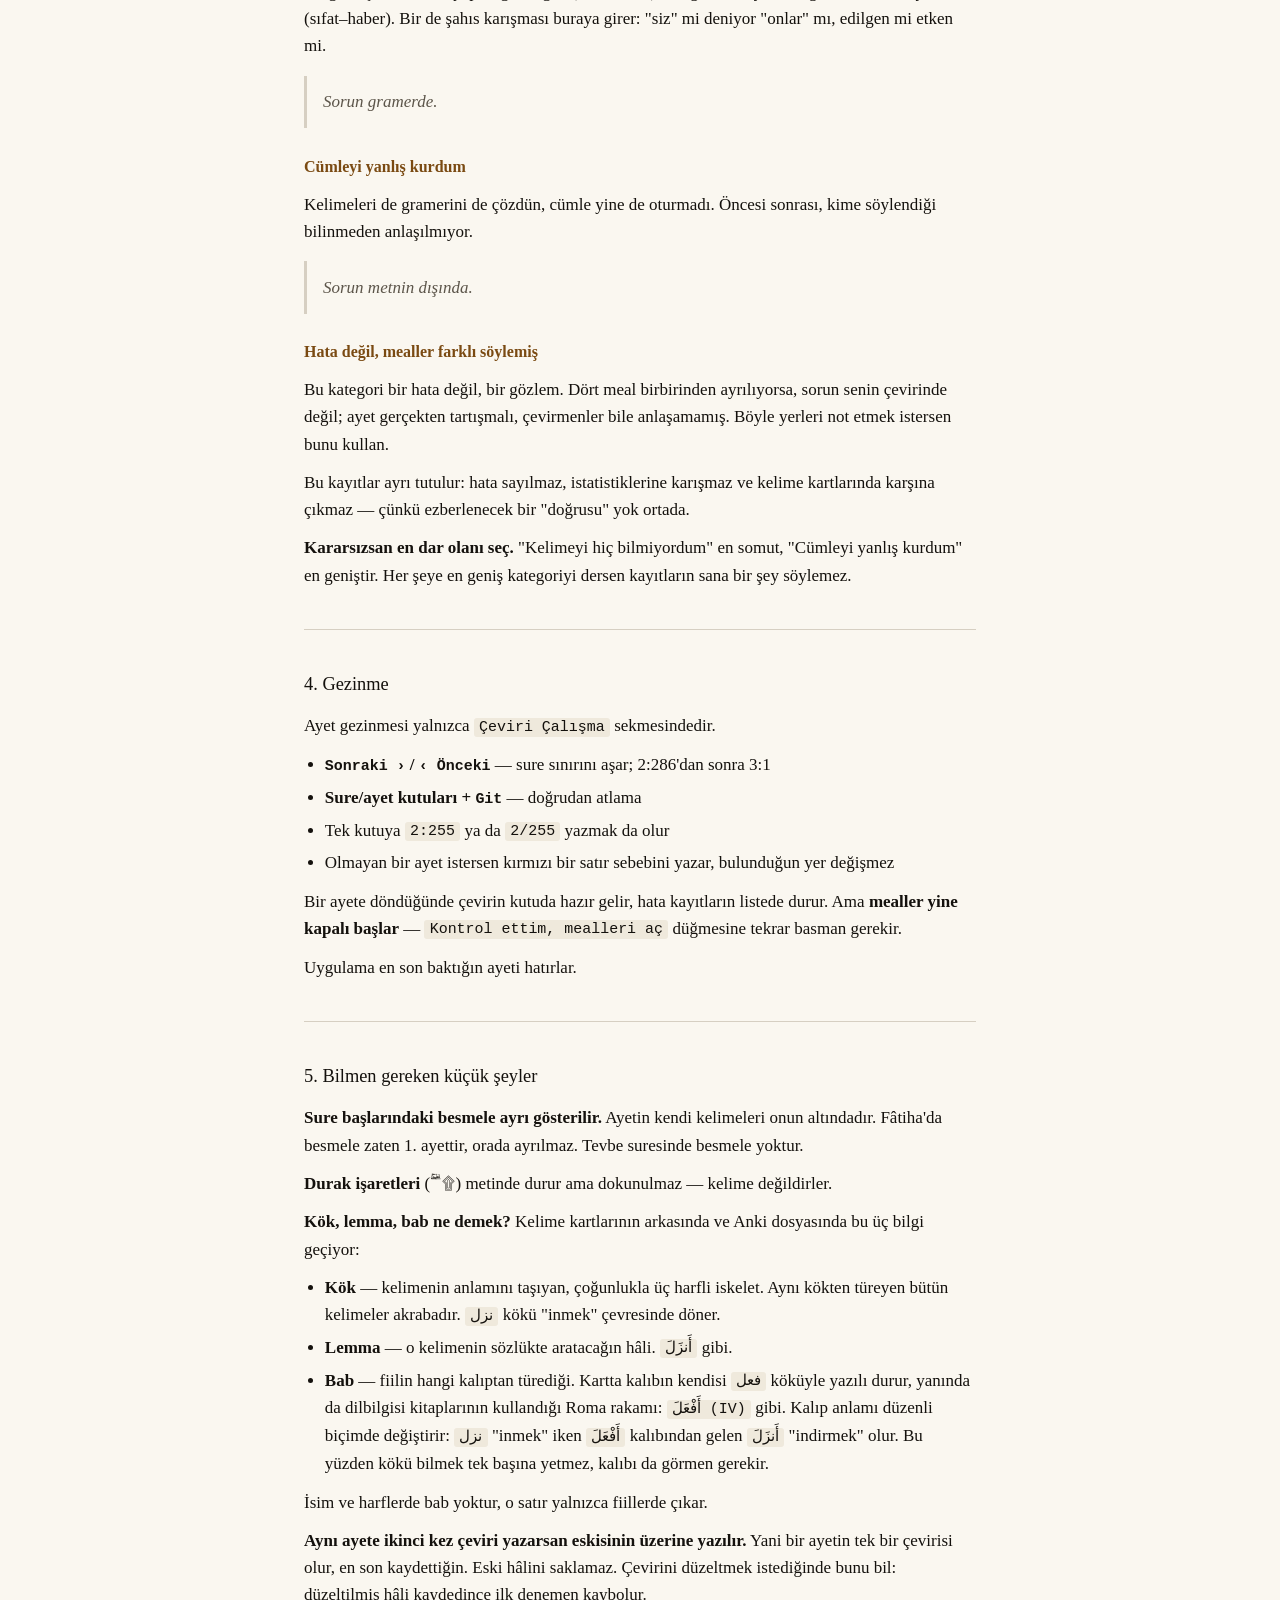
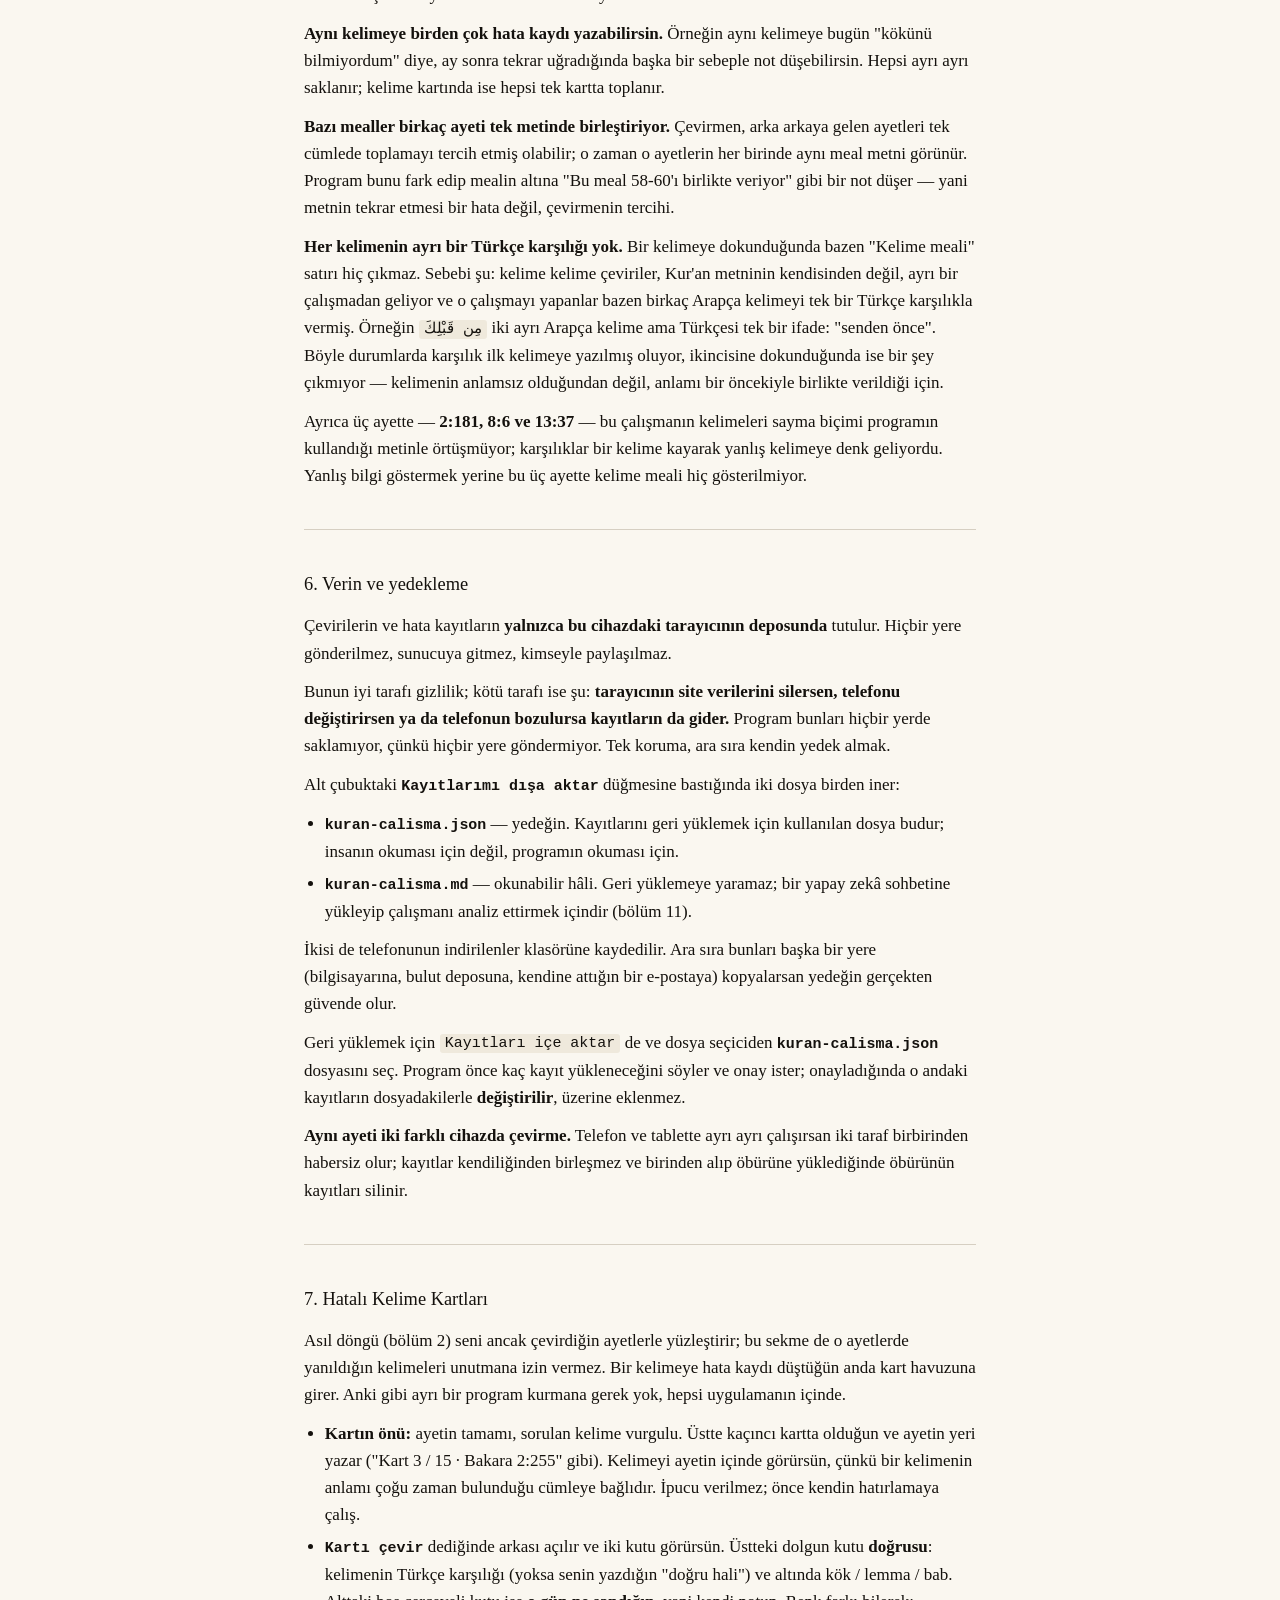
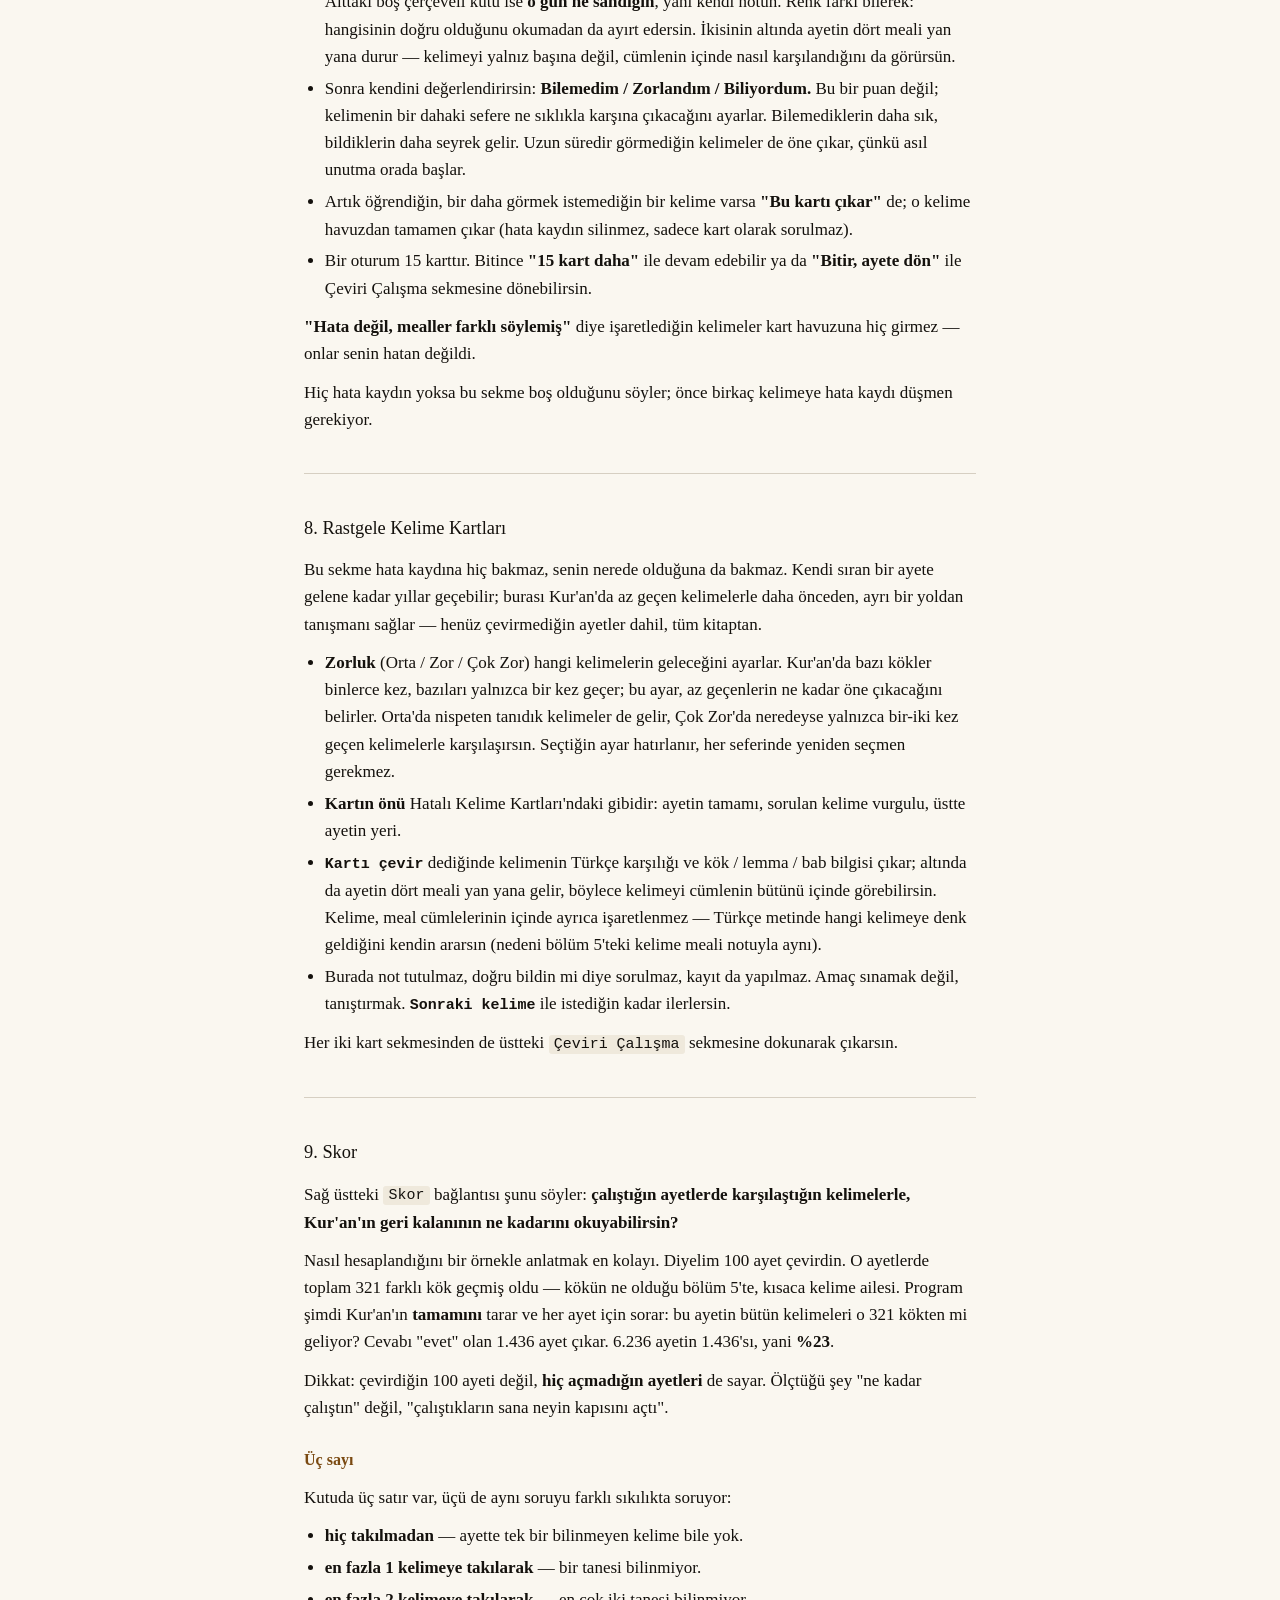
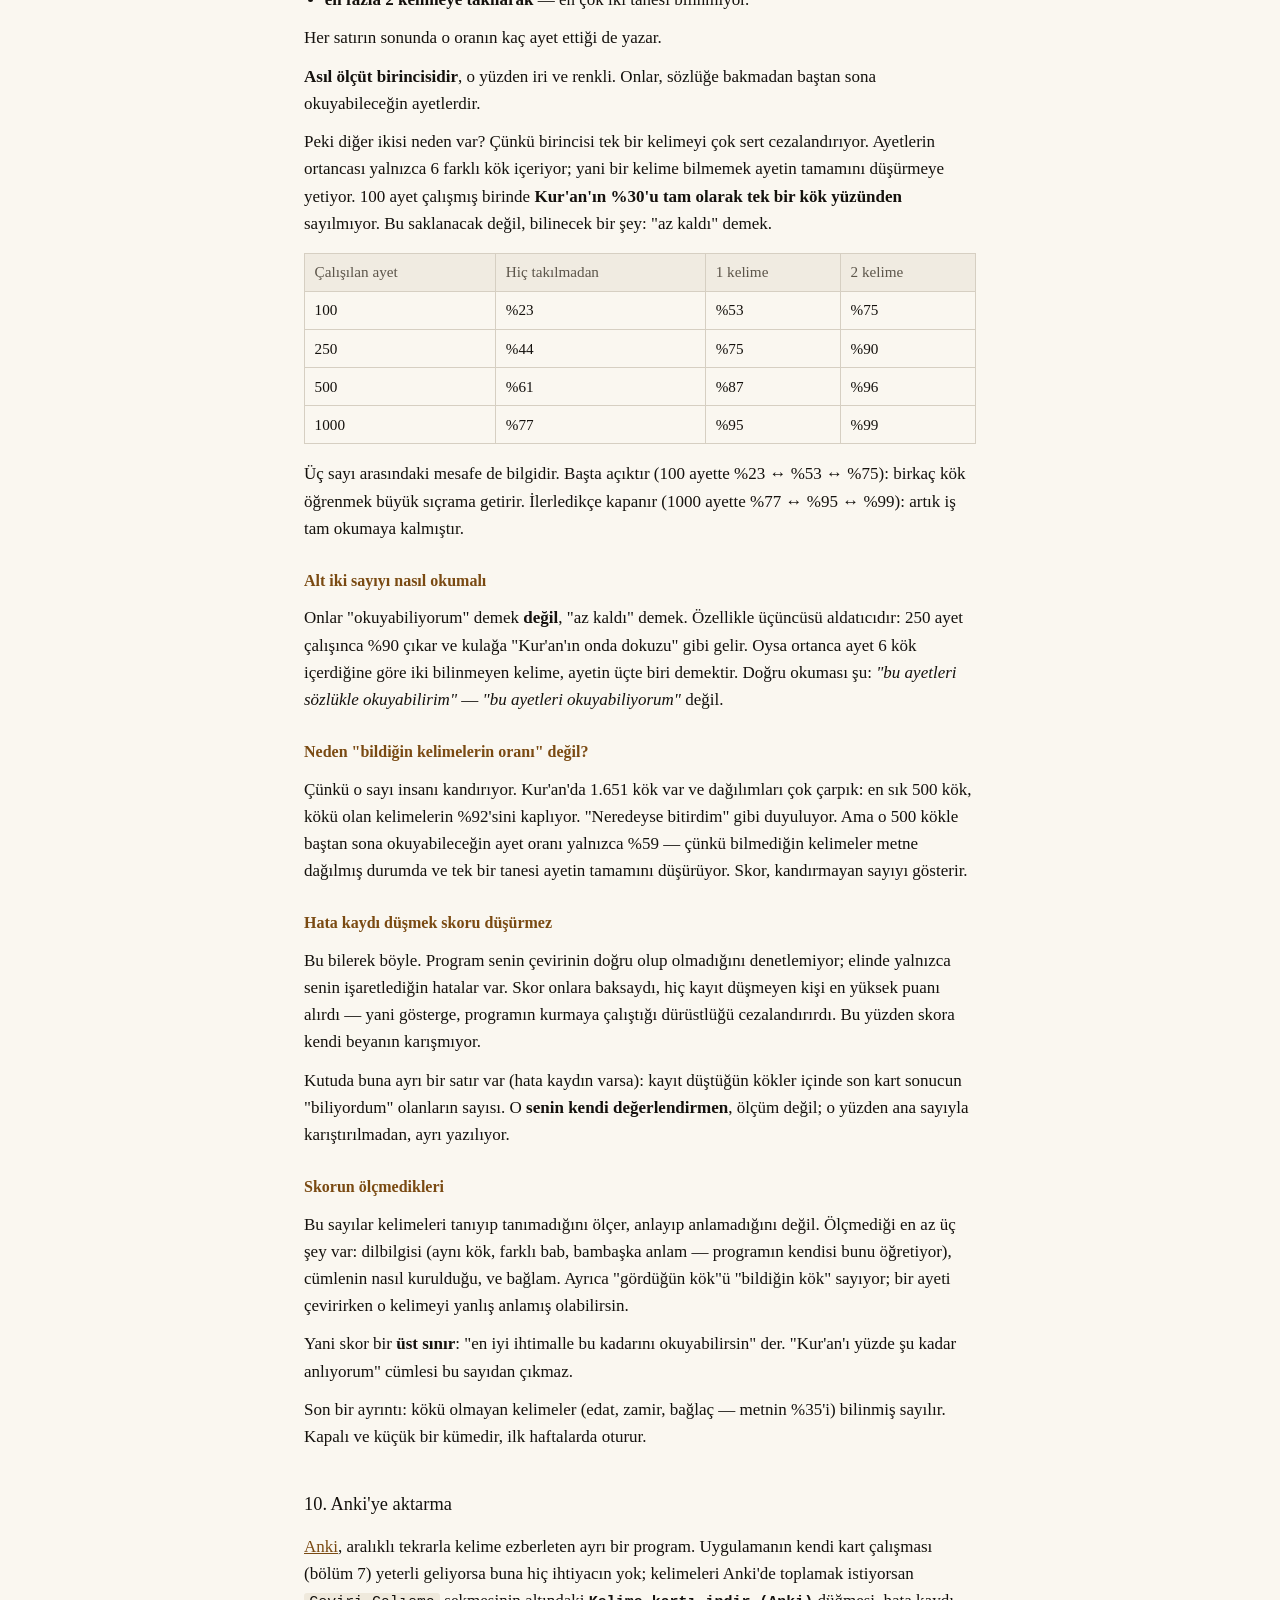
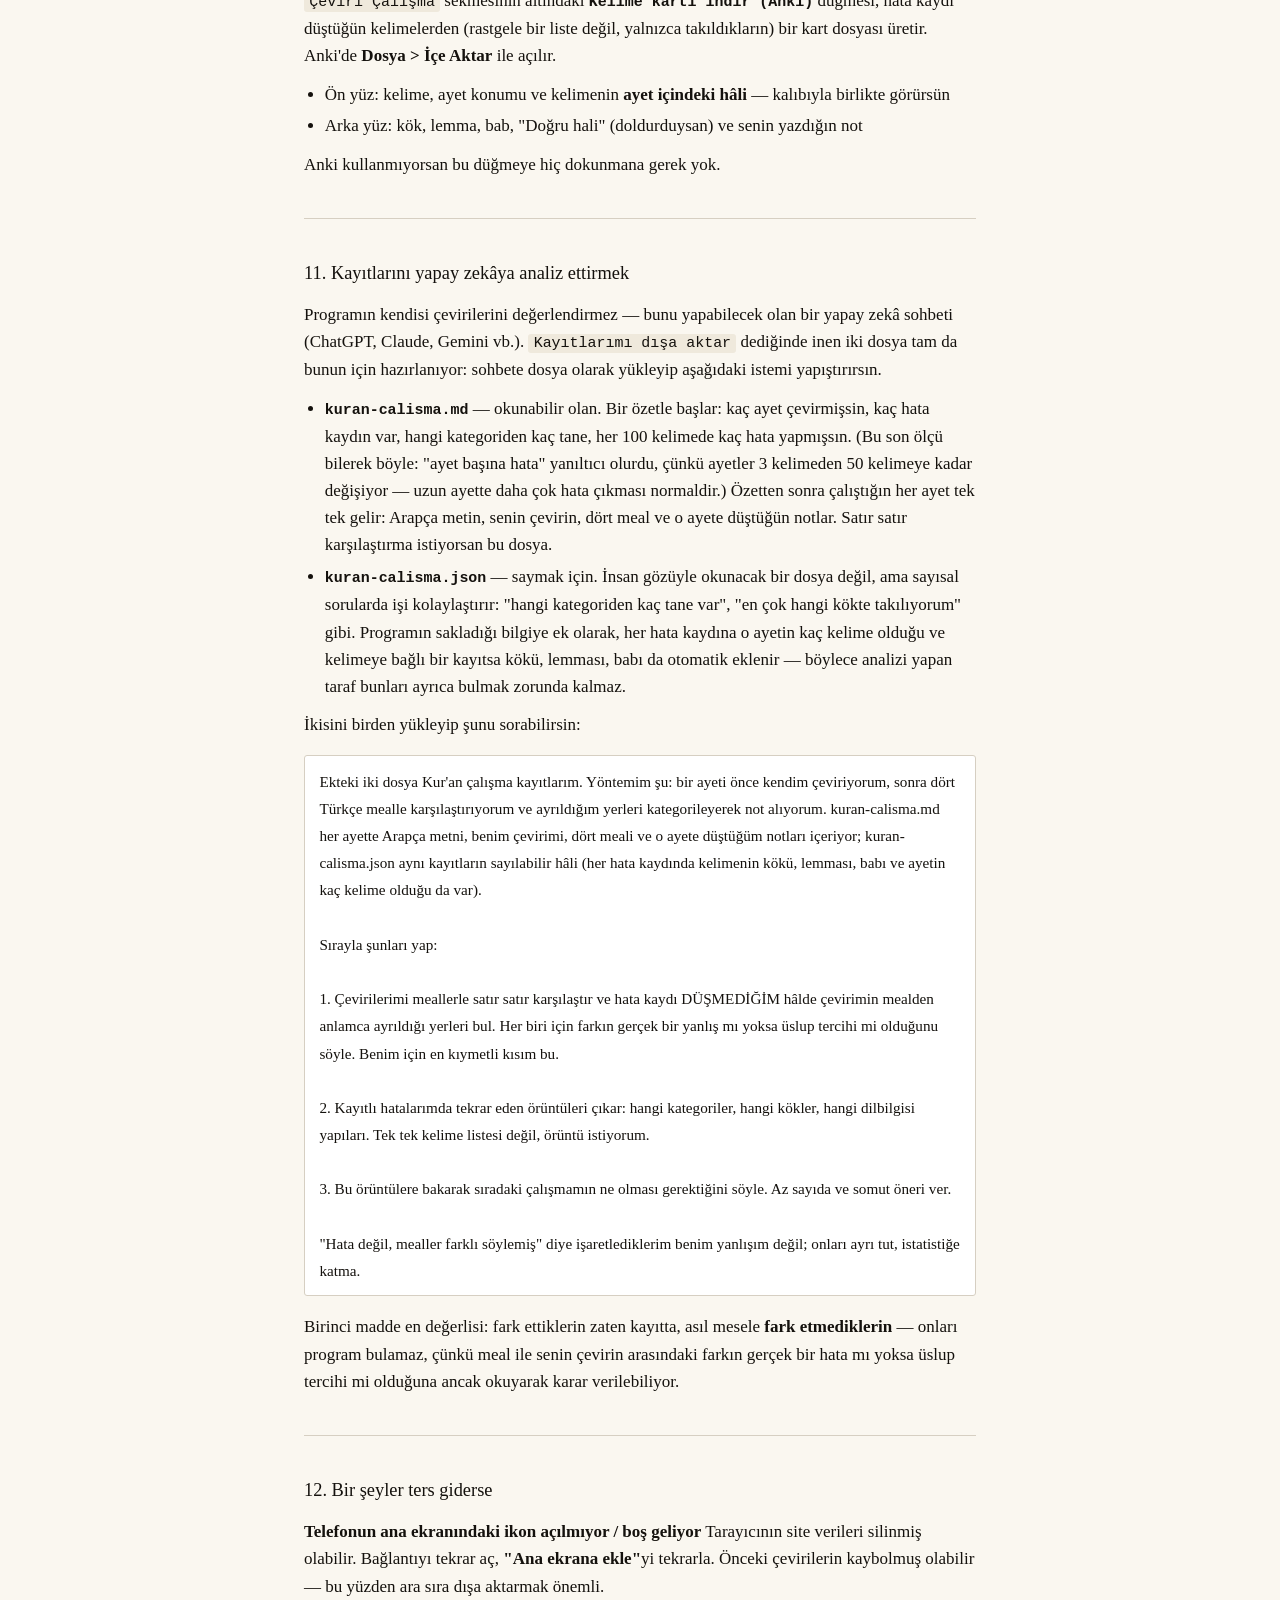
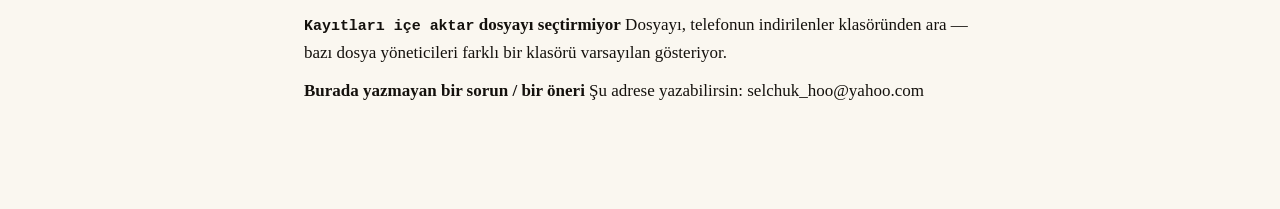
==== commit 6b4e376d: "Yayınla" ====
--- a/yardim.html
+++ b/yardim.html
@@ -18,6 +18,8 @@
 <p>Program üstteki üç sekmeden oluşuyor. Asıl döngü birincisinde geçer; diğer ikisi kelime tekrarı içindir, istediğin zaman girip çıkarsın:</p>
 <ul><li><strong>Çeviri Çalışma</strong> — ayeti çevir, mealle karşılaştır, farkı not al (bölüm 2).</li><li><strong>Hatalı Kelime Kartları</strong> — not aldığın kelimeler tekrar karşına çıkar, unutmadan önce (bölüm 7).</li><li><strong>Rastgele Kelime Kartları</strong> — Kur&#x27;an&#x27;da az geçen kelimelerle, sırası gelmeden tanışırsın (bölüm 8).</li></ul>
 <p>Kelime çalışması asıl döngünün yerini tutmaz; onu besler. Kartların dolması için önce çeviri yapıp hata kaydı düşmen gerekiyor.</p>
+<p>Sekmelerin sağ üstünde iki bağlantı daha var: <strong>Skor</strong>, çalıştıklarının seni nereye getirdiğini gösterir (bölüm 9); <strong>Kılavuz</strong> ise bu sayfa.</p>
+<p><strong>Nereden başlamalı?</strong> Program ilk açıldığında Fâtiha 1:1&#x27;de olursun. Oradan devam edebilirsin, ya da <code>Sure</code> ve <code>Ayet</code> kutularına istediğin yeri yazıp <code>Git</code> diyebilirsin. İlk günlerde kısa sureler (78&#x27;den sonrası) daha rahat gelir: ayetleri kısadır, bir oturumda birkaçını bitirirsin.</p>
 <p>Kayıtların yalnızca <strong>senin cihazında</strong> tutulur. Bu bağlantıyı kullanan başka biri olsa bile, kimse kimsenin çevirisini görmez — her kişinin kayıtları kendi tarayıcısında ayrı ayrı durur.</p>
 <hr>
 <h2>1. Ekranlar</h2>
@@ -27,8 +29,8 @@
 <p><strong>Konum satırı</strong> — şu an hangi ayette olduğunu ve bulunduğun surenin kaç ayet içerdiğini söyler: &quot;Bakara (البقرة) — 2:255 / 286 ayet&quot; gibi.</p>
 <p><strong>Arapça metin</strong> — ayetin kendisi, büyük puntoyla ve sağdan sola. Kelimeler tek tek dokunulabilir: bir kelimeye dokunduğunda o kelime için hata kaydı formu açılır.</p>
 <p><strong>Kendi çevirin</strong> — ayeti kendi cümlelerinle yazdığın boş kutu, altında <code>Çeviriyi kaydet</code> düğmesi.</p>
-<p><strong>Doğrulama geçişi</strong> — çeviriyi kaydettiğin anda bu bölüm açılır ve mealleri görmeden önce seni bir kez daha düşündürür: bu ayette daha önce yanıldığın bir kelime varsa haber verir. Ne olduğu bölüm 2, Adım 4&#x27;te anlatılıyor.</p>
-<p><strong>Mealleri göster</strong> — dört meali yan yana açan düğme. Çevirini kaydedip doğrulama geçişini geçene kadar tıklanamaz durumdadır; kasıtlı böyle, çünkü mealleri erken görmek çalışmayı anlamsızlaştırır.</p>
+<p><strong>Mealleri açmadan önce</strong> — çeviriyi kaydettiğin anda beliren ara bölüm. Tek yaptığı şu: bu ayette daha önce yanıldığın bir kelime varsa onu sana hatırlatır, doğrusunu söylemeden. Yani mealleri açmadan önce &quot;acaba yine aynı hatayı mı yaptım?&quot; diye bakma fırsatı. Ayrıntısı bölüm 2, Adım 4&#x27;te.</p>
+<p><strong>Mealleri göster</strong> — dört meali yan yana açan düğme. Çevirini kaydedip <code>Kontrol ettim, mealleri aç</code> diyene kadar tıklanamaz; kasıtlı böyle, çünkü mealleri erken görmek çalışmayı anlamsızlaştırır.</p>
 <p><strong>Bu ayetteki hata kayıtların</strong> — bu ayette daha önce kaydettiğin kelime notları burada listelenir. Hiç kaydın yoksa bu bölüm görünmez.</p>
 <p><strong>Alt çubuk</strong> — üç düğme: <code>Kayıtlarımı dışa aktar</code> (yedek almak ve analiz ettirmek için, bölüm 6 ve 11), <code>Kayıtları içe aktar</code> (yedeği geri yüklemek için) ve <code>Kelime kartı indir (Anki)</code> (bölüm 10).</p>
 <hr>
@@ -39,10 +41,10 @@
 <p>Kutuya ayetin kendi anladığın hâlini yaz. Tahmin etmekten çekinme: yanlış çeviri de veridir, hatta asıl işe yarayan odur. Emin olmadığın bir kelimeyi boş bırakma, tahminini yaz — çünkü birazdan mealle karşılaştırdığında, tahminin ile doğrusu arasındaki fark sana tam olarak neyi bilmediğini gösterecek. Boş bıraktığın yer ise hiçbir şey göstermez.</p>
 <p>Çevirinin edebî olması gerekmiyor; kendi cümlelerinle, anladığın gibi yazman yeterli.</p>
 <h3>Adım 3 — Kaydet</h3>
-<p><code>Çeviriyi kaydet</code> düğmesine bas. Mealler hâlâ <strong>açılmaz</strong> — bunun yerine altta doğrulama geçişi belirir. Çevirin kaydedildiği için artık onu değiştirsen bile &quot;önce kendim denedim&quot; aşamasını geçmiş olursun.</p>
-<h3>Adım 4 — Doğrulama geçişi</h3>
+<p><code>Çeviriyi kaydet</code> düğmesine bas. Mealler hâlâ <strong>açılmaz</strong> — bunun yerine altta <code>Mealleri açmadan önce</code> bölümü belirir. Çevirin kaydedildiği için artık onu değiştirsen bile &quot;önce kendim denedim&quot; aşamasını geçmiş olursun.</p>
+<h3>Adım 4 — Mealleri açmadan önce</h3>
 <p>Bu ara adımın tek amacı var: mealleri açmadan önce sana bir kez daha düşünme fırsatı vermek.</p>
-<p>Ayet metnindeki bazı kelimelerin altı <strong>turuncu çizgiyle</strong> işaretlenmiş olabilir. Bunun anlamı şu: o kelimenin kökünü (aynı kelimenin kendisini değil, aynı kökten gelen bir başka kelimeyi) geçmişte, başka bir ayette yanlış çevirmişsin ve hata kaydı düşmüşsün. Yani &quot;bu köke daha önce takılmıştın&quot; demek.</p>
+<p>Ayet metnindeki bazı kelimelerin altı <strong>turuncu çizgiyle</strong> işaretlenmiş olabilir. Bunun anlamı şu: o kelimenin <strong>kökünü</strong> — kısaca kelime ailesini, ayrıntısı bölüm 5&#x27;te — geçmişte başka bir ayette yanlış çevirmişsin ve hata kaydı düşmüşsün. Aynı kelimenin kendisi olmak zorunda değil; aynı aileden bir başka kelime de olabilir. Yani &quot;bu köke daha önce takılmıştın&quot; demek.</p>
 <p>Hemen altında bu kelimeler liste hâlinde de yazar, yanlarında nerede yanıldığın: &quot;كتب — 6:9 ve 13:16&#x27;da yanlış çevirmiştin&quot; gibi. (Fareyle çalışıyorsan kelimenin üstüne gelince de aynı bilgi çıkar.)</p>
 <p>Dikkat: sana doğru anlamı <strong>söylemez</strong>, yalnızca daha önce burada takıldığını hatırlatır. Bulmak yine sana kalıyor.</p>
 <p>Bir ayette en fazla üç kelime işaretlenir; en çok farklı ayette takıldığın kökler öne alınır. Hiç işaretli kelime yoksa &quot;Bu ayette daha önce zorlandığın bir kök yok&quot; yazar — bu kötü bir şey değil, sadece bu ayetteki köklere henüz takılmamışsın demektir.</p>
@@ -64,7 +66,7 @@
 <h2>3. Hata kategorileri</h2>
 <p>Doğru kategoriyi seçmek önemli: bu kayıtların dağılımı, sıradaki çalışmanın ne olması gerektiğini söylüyor.</p>
 <h3>Kelimeyi hiç bilmiyordum</h3>
-<p>Kelimenin kök harflerini çıkaramadın.</p>
+<p>Kelimeyi ilk kez görüyorsun; hangi kökten (kelime ailesinden) geldiğini bile çıkaramadın.</p>
 <blockquote><p><em>Sorun kelime dağarcığında.</em></p></blockquote>
 <h3>Türkçedeki karşılığıyla karıştırdım</h3>
 <p>Kelimeyi biliyordun ama zihnindeki Türkçe karşılığı seni yanlış yöne götürdü — Arapçadaki gerçek kapsamı Türkçedekiyle birebir örtüşmüyor.</p>
@@ -76,7 +78,7 @@
 <p>Kelimeyi de gramerini de biliyorsun, ama anlam bir kalıptan ya da edattan geliyor: <code>عدل</code> &quot;adil olmak&quot; ama <code>عدل بـ</code> &quot;denk tutmak&quot;; <code>ربط</code> &quot;bağlamak&quot; ama <code>ربط على القلب</code> &quot;metanet vermek&quot;.</p>
 <blockquote><p><em>Sorun tek kelimede değil, kurduğu birliktelikte. Kelime kartına kelimeyi tek başına değil, edatıyla yaz.</em></p></blockquote>
 <h3>Kim yapıyor / kime söyleniyor karıştı</h3>
-<p>Kelimeleri biliyorsun ama cümledeki görevini çıkaramadın: fâil mi mef&#x27;ûl mü, sıfat mı haber mi.</p>
+<p>Kelimelerin hepsini biliyorsun ama cümlede hangi görevi üstlendiklerini çıkaramadın: işi yapan hangisi, işin üzerinde yapıldığı hangisi (fâil–mef&#x27;ûl); hangisi niteliyor, hangisi hüküm veriyor (sıfat–haber). Bir de şahıs karışması buraya girer: &quot;siz&quot; mi deniyor &quot;onlar&quot; mı, edilgen mi etken mi.</p>
 <blockquote><p><em>Sorun gramerde.</em></p></blockquote>
 <h3>Cümleyi yanlış kurdum</h3>
 <p>Kelimeleri de gramerini de çözdün, cümle yine de oturmadı. Öncesi sonrası, kime söylendiği bilinmeden anlaşılmıyor.</p>
@@ -89,7 +91,7 @@
 <h2>4. Gezinme</h2>
 <p>Ayet gezinmesi yalnızca <code>Çeviri Çalışma</code> sekmesindedir.</p>
 <ul><li><strong><code>Sonraki ›</code> / <code>‹ Önceki</code></strong> — sure sınırını aşar; 2:286&#x27;dan sonra 3:1</li><li><strong>Sure/ayet kutuları + <code>Git</code></strong> — doğrudan atlama</li><li>Tek kutuya <code>2:255</code> ya da <code>2/255</code> yazmak da olur</li><li>Olmayan bir ayet istersen kırmızı bir satır sebebini yazar, bulunduğun yer değişmez</li></ul>
-<p>Bir ayete döndüğünde çevirin kutuda hazır gelir, hata kayıtların listede durur. Ama <strong>mealler yine kapalı başlar</strong> — doğrulama geçişinden tekrar geçersin.</p>
+<p>Bir ayete döndüğünde çevirin kutuda hazır gelir, hata kayıtların listede durur. Ama <strong>mealler yine kapalı başlar</strong> — <code>Kontrol ettim, mealleri aç</code> düğmesine tekrar basman gerekir.</p>
 <p>Uygulama en son baktığın ayeti hatırlar.</p>
 <hr>
 <h2>5. Bilmen gereken küçük şeyler</h2>
